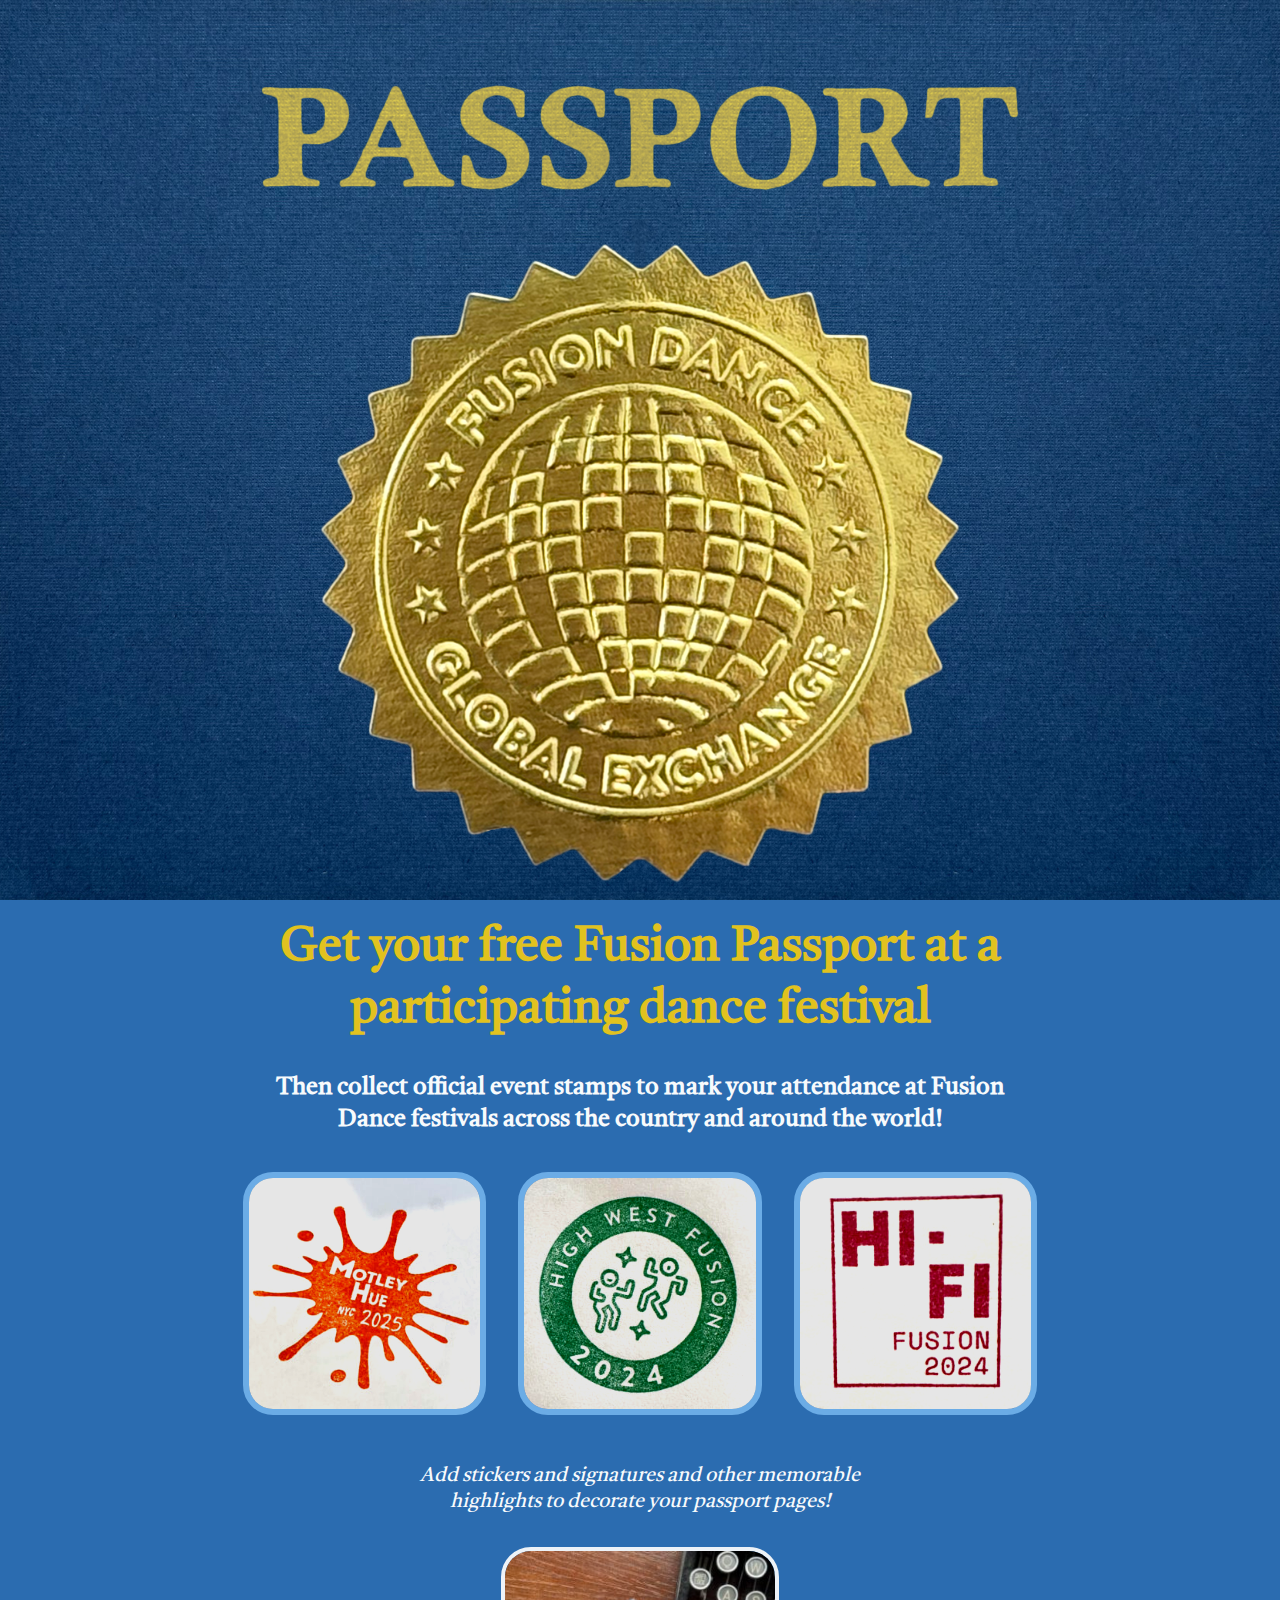
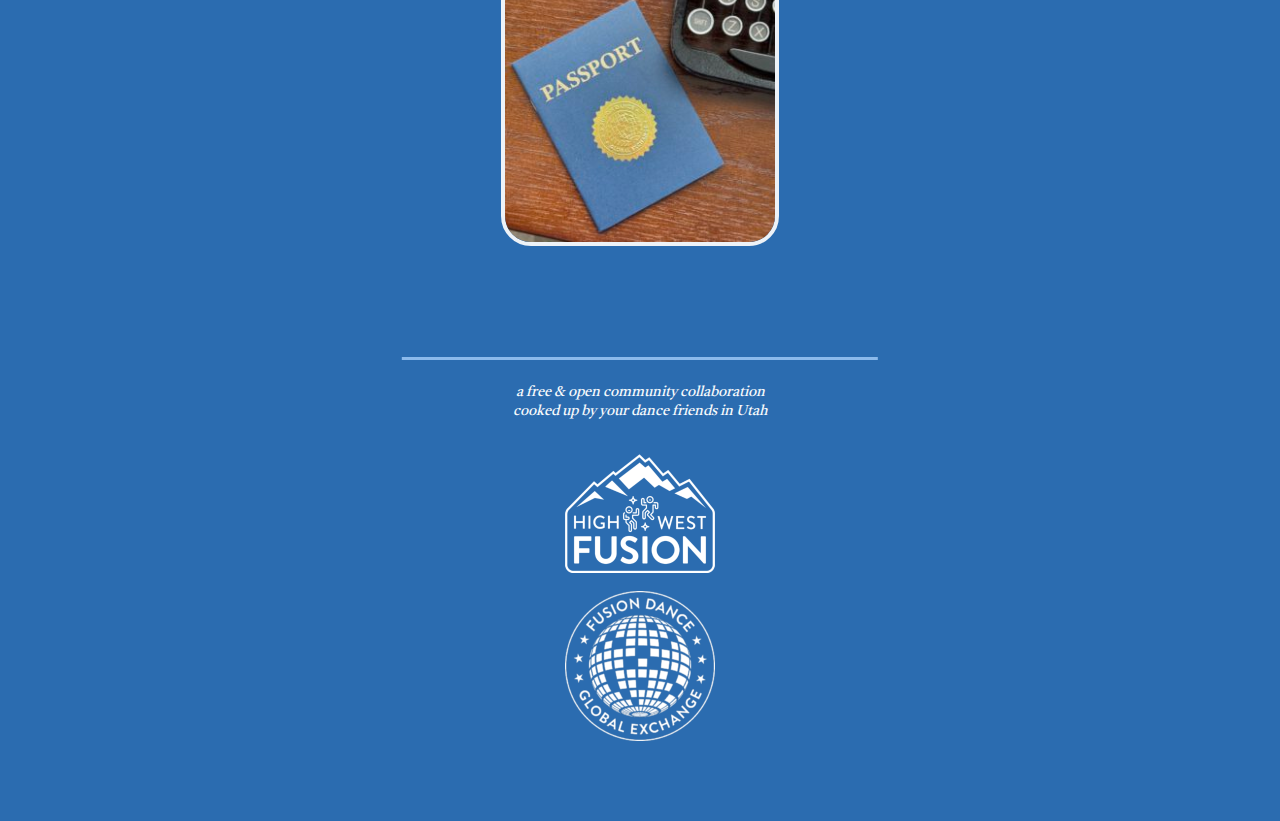
==== index.html @ dcd9b081 "local google fonts & site icon" ====
<!DOCTYPE html>
<html lang="en-US" class="no-js" itemtype="https://schema.org/WebPage" itemscope>
<head>
	<meta charset="UTF-8">
	<meta name="viewport" content="width=device-width, initial-scale=1, minimum-scale=1">
	<title>Fusion Dance Passport</title>
<meta name="robots" content="max-image-preview:large">
	<style>img:is([sizes="auto" i], [sizes^="auto," i]) { contain-intrinsic-size: 3000px 1500px }</style>
	<link rel="alternate" type="application/rss+xml" title="Fusion Dance Passport &raquo; Feed" href="/feed/">
<link rel="alternate" type="application/rss+xml" title="Fusion Dance Passport &raquo; Comments Feed" href="/comments/feed/">
			<script>document.documentElement.classList.remove( 'no-js' );</script>
			<link rel="stylesheet" id="wp-block-library-css" href="/wp-includes/css/dist/block-library/style.min.css" media="all">
<style id="classic-theme-styles-inline-css">/*! This file is auto-generated */
.wp-block-button__link{color:#fff;background-color:#32373c;border-radius:9999px;box-shadow:none;text-decoration:none;padding:calc(.667em + 2px) calc(1.333em + 2px);font-size:1.125em}.wp-block-file__button{background:#32373c;color:#fff;text-decoration:none}</style>
<style id="global-styles-inline-css">:root{--wp--preset--aspect-ratio--square: 1;--wp--preset--aspect-ratio--4-3: 4/3;--wp--preset--aspect-ratio--3-4: 3/4;--wp--preset--aspect-ratio--3-2: 3/2;--wp--preset--aspect-ratio--2-3: 2/3;--wp--preset--aspect-ratio--16-9: 16/9;--wp--preset--aspect-ratio--9-16: 9/16;--wp--preset--color--black: #000000;--wp--preset--color--cyan-bluish-gray: #abb8c3;--wp--preset--color--white: #ffffff;--wp--preset--color--pale-pink: #f78da7;--wp--preset--color--vivid-red: #cf2e2e;--wp--preset--color--luminous-vivid-orange: #ff6900;--wp--preset--color--luminous-vivid-amber: #fcb900;--wp--preset--color--light-green-cyan: #7bdcb5;--wp--preset--color--vivid-green-cyan: #00d084;--wp--preset--color--pale-cyan-blue: #8ed1fc;--wp--preset--color--vivid-cyan-blue: #0693e3;--wp--preset--color--vivid-purple: #9b51e0;--wp--preset--color--theme-palette-1: var(--global-palette1);--wp--preset--color--theme-palette-2: var(--global-palette2);--wp--preset--color--theme-palette-3: var(--global-palette3);--wp--preset--color--theme-palette-4: var(--global-palette4);--wp--preset--color--theme-palette-5: var(--global-palette5);--wp--preset--color--theme-palette-6: var(--global-palette6);--wp--preset--color--theme-palette-7: var(--global-palette7);--wp--preset--color--theme-palette-8: var(--global-palette8);--wp--preset--color--theme-palette-9: var(--global-palette9);--wp--preset--gradient--vivid-cyan-blue-to-vivid-purple: linear-gradient(135deg,rgba(6,147,227,1) 0%,rgb(155,81,224) 100%);--wp--preset--gradient--light-green-cyan-to-vivid-green-cyan: linear-gradient(135deg,rgb(122,220,180) 0%,rgb(0,208,130) 100%);--wp--preset--gradient--luminous-vivid-amber-to-luminous-vivid-orange: linear-gradient(135deg,rgba(252,185,0,1) 0%,rgba(255,105,0,1) 100%);--wp--preset--gradient--luminous-vivid-orange-to-vivid-red: linear-gradient(135deg,rgba(255,105,0,1) 0%,rgb(207,46,46) 100%);--wp--preset--gradient--very-light-gray-to-cyan-bluish-gray: linear-gradient(135deg,rgb(238,238,238) 0%,rgb(169,184,195) 100%);--wp--preset--gradient--cool-to-warm-spectrum: linear-gradient(135deg,rgb(74,234,220) 0%,rgb(151,120,209) 20%,rgb(207,42,186) 40%,rgb(238,44,130) 60%,rgb(251,105,98) 80%,rgb(254,248,76) 100%);--wp--preset--gradient--blush-light-purple: linear-gradient(135deg,rgb(255,206,236) 0%,rgb(152,150,240) 100%);--wp--preset--gradient--blush-bordeaux: linear-gradient(135deg,rgb(254,205,165) 0%,rgb(254,45,45) 50%,rgb(107,0,62) 100%);--wp--preset--gradient--luminous-dusk: linear-gradient(135deg,rgb(255,203,112) 0%,rgb(199,81,192) 50%,rgb(65,88,208) 100%);--wp--preset--gradient--pale-ocean: linear-gradient(135deg,rgb(255,245,203) 0%,rgb(182,227,212) 50%,rgb(51,167,181) 100%);--wp--preset--gradient--electric-grass: linear-gradient(135deg,rgb(202,248,128) 0%,rgb(113,206,126) 100%);--wp--preset--gradient--midnight: linear-gradient(135deg,rgb(2,3,129) 0%,rgb(40,116,252) 100%);--wp--preset--font-size--small: var(--global-font-size-small);--wp--preset--font-size--medium: var(--global-font-size-medium);--wp--preset--font-size--large: var(--global-font-size-large);--wp--preset--font-size--x-large: 42px;--wp--preset--font-size--larger: var(--global-font-size-larger);--wp--preset--font-size--xxlarge: var(--global-font-size-xxlarge);--wp--preset--spacing--20: 0.44rem;--wp--preset--spacing--30: 0.67rem;--wp--preset--spacing--40: 1rem;--wp--preset--spacing--50: 1.5rem;--wp--preset--spacing--60: 2.25rem;--wp--preset--spacing--70: 3.38rem;--wp--preset--spacing--80: 5.06rem;--wp--preset--shadow--natural: 6px 6px 9px rgba(0, 0, 0, 0.2);--wp--preset--shadow--deep: 12px 12px 50px rgba(0, 0, 0, 0.4);--wp--preset--shadow--sharp: 6px 6px 0px rgba(0, 0, 0, 0.2);--wp--preset--shadow--outlined: 6px 6px 0px -3px rgba(255, 255, 255, 1), 6px 6px rgba(0, 0, 0, 1);--wp--preset--shadow--crisp: 6px 6px 0px rgba(0, 0, 0, 1);}:where(.is-layout-flex){gap: 0.5em;}:where(.is-layout-grid){gap: 0.5em;}body .is-layout-flex{display: flex;}.is-layout-flex{flex-wrap: wrap;align-items: center;}.is-layout-flex > :is(*, div){margin: 0;}body .is-layout-grid{display: grid;}.is-layout-grid > :is(*, div){margin: 0;}:where(.wp-block-columns.is-layout-flex){gap: 2em;}:where(.wp-block-columns.is-layout-grid){gap: 2em;}:where(.wp-block-post-template.is-layout-flex){gap: 1.25em;}:where(.wp-block-post-template.is-layout-grid){gap: 1.25em;}.has-black-color{color: var(--wp--preset--color--black) !important;}.has-cyan-bluish-gray-color{color: var(--wp--preset--color--cyan-bluish-gray) !important;}.has-white-color{color: var(--wp--preset--color--white) !important;}.has-pale-pink-color{color: var(--wp--preset--color--pale-pink) !important;}.has-vivid-red-color{color: var(--wp--preset--color--vivid-red) !important;}.has-luminous-vivid-orange-color{color: var(--wp--preset--color--luminous-vivid-orange) !important;}.has-luminous-vivid-amber-color{color: var(--wp--preset--color--luminous-vivid-amber) !important;}.has-light-green-cyan-color{color: var(--wp--preset--color--light-green-cyan) !important;}.has-vivid-green-cyan-color{color: var(--wp--preset--color--vivid-green-cyan) !important;}.has-pale-cyan-blue-color{color: var(--wp--preset--color--pale-cyan-blue) !important;}.has-vivid-cyan-blue-color{color: var(--wp--preset--color--vivid-cyan-blue) !important;}.has-vivid-purple-color{color: var(--wp--preset--color--vivid-purple) !important;}.has-black-background-color{background-color: var(--wp--preset--color--black) !important;}.has-cyan-bluish-gray-background-color{background-color: var(--wp--preset--color--cyan-bluish-gray) !important;}.has-white-background-color{background-color: var(--wp--preset--color--white) !important;}.has-pale-pink-background-color{background-color: var(--wp--preset--color--pale-pink) !important;}.has-vivid-red-background-color{background-color: var(--wp--preset--color--vivid-red) !important;}.has-luminous-vivid-orange-background-color{background-color: var(--wp--preset--color--luminous-vivid-orange) !important;}.has-luminous-vivid-amber-background-color{background-color: var(--wp--preset--color--luminous-vivid-amber) !important;}.has-light-green-cyan-background-color{background-color: var(--wp--preset--color--light-green-cyan) !important;}.has-vivid-green-cyan-background-color{background-color: var(--wp--preset--color--vivid-green-cyan) !important;}.has-pale-cyan-blue-background-color{background-color: var(--wp--preset--color--pale-cyan-blue) !important;}.has-vivid-cyan-blue-background-color{background-color: var(--wp--preset--color--vivid-cyan-blue) !important;}.has-vivid-purple-background-color{background-color: var(--wp--preset--color--vivid-purple) !important;}.has-black-border-color{border-color: var(--wp--preset--color--black) !important;}.has-cyan-bluish-gray-border-color{border-color: var(--wp--preset--color--cyan-bluish-gray) !important;}.has-white-border-color{border-color: var(--wp--preset--color--white) !important;}.has-pale-pink-border-color{border-color: var(--wp--preset--color--pale-pink) !important;}.has-vivid-red-border-color{border-color: var(--wp--preset--color--vivid-red) !important;}.has-luminous-vivid-orange-border-color{border-color: var(--wp--preset--color--luminous-vivid-orange) !important;}.has-luminous-vivid-amber-border-color{border-color: var(--wp--preset--color--luminous-vivid-amber) !important;}.has-light-green-cyan-border-color{border-color: var(--wp--preset--color--light-green-cyan) !important;}.has-vivid-green-cyan-border-color{border-color: var(--wp--preset--color--vivid-green-cyan) !important;}.has-pale-cyan-blue-border-color{border-color: var(--wp--preset--color--pale-cyan-blue) !important;}.has-vivid-cyan-blue-border-color{border-color: var(--wp--preset--color--vivid-cyan-blue) !important;}.has-vivid-purple-border-color{border-color: var(--wp--preset--color--vivid-purple) !important;}.has-vivid-cyan-blue-to-vivid-purple-gradient-background{background: var(--wp--preset--gradient--vivid-cyan-blue-to-vivid-purple) !important;}.has-light-green-cyan-to-vivid-green-cyan-gradient-background{background: var(--wp--preset--gradient--light-green-cyan-to-vivid-green-cyan) !important;}.has-luminous-vivid-amber-to-luminous-vivid-orange-gradient-background{background: var(--wp--preset--gradient--luminous-vivid-amber-to-luminous-vivid-orange) !important;}.has-luminous-vivid-orange-to-vivid-red-gradient-background{background: var(--wp--preset--gradient--luminous-vivid-orange-to-vivid-red) !important;}.has-very-light-gray-to-cyan-bluish-gray-gradient-background{background: var(--wp--preset--gradient--very-light-gray-to-cyan-bluish-gray) !important;}.has-cool-to-warm-spectrum-gradient-background{background: var(--wp--preset--gradient--cool-to-warm-spectrum) !important;}.has-blush-light-purple-gradient-background{background: var(--wp--preset--gradient--blush-light-purple) !important;}.has-blush-bordeaux-gradient-background{background: var(--wp--preset--gradient--blush-bordeaux) !important;}.has-luminous-dusk-gradient-background{background: var(--wp--preset--gradient--luminous-dusk) !important;}.has-pale-ocean-gradient-background{background: var(--wp--preset--gradient--pale-ocean) !important;}.has-electric-grass-gradient-background{background: var(--wp--preset--gradient--electric-grass) !important;}.has-midnight-gradient-background{background: var(--wp--preset--gradient--midnight) !important;}.has-small-font-size{font-size: var(--wp--preset--font-size--small) !important;}.has-medium-font-size{font-size: var(--wp--preset--font-size--medium) !important;}.has-large-font-size{font-size: var(--wp--preset--font-size--large) !important;}.has-x-large-font-size{font-size: var(--wp--preset--font-size--x-large) !important;}
:where(.wp-block-post-template.is-layout-flex){gap: 1.25em;}:where(.wp-block-post-template.is-layout-grid){gap: 1.25em;}
:where(.wp-block-columns.is-layout-flex){gap: 2em;}:where(.wp-block-columns.is-layout-grid){gap: 2em;}
:root :where(.wp-block-pullquote){font-size: 1.5em;line-height: 1.6;}</style>
<link rel="stylesheet" id="kadence-global-css" href="/wp-content/themes/kadence/assets/css/global.min.css" media="all">
<style id="kadence-global-inline-css">/* Kadence Base CSS */
:root{--global-palette1:#e1c21f;--global-palette2:#2b6cb0;--global-palette3:#1A202C;--global-palette4:#2D3748;--global-palette5:#4A5568;--global-palette6:#7aaad9;--global-palette7:#EDF2F7;--global-palette8:#F7FAFC;--global-palette9:#ffffff;--global-palette9rgb:255, 255, 255;--global-palette-highlight:var(--global-palette1);--global-palette-highlight-alt:var(--global-palette2);--global-palette-highlight-alt2:var(--global-palette9);--global-palette-btn-bg:var(--global-palette1);--global-palette-btn-bg-hover:var(--global-palette2);--global-palette-btn:var(--global-palette9);--global-palette-btn-hover:var(--global-palette9);--global-body-font-family:Castoro, serif;--global-heading-font-family:inherit;--global-primary-nav-font-family:inherit;--global-fallback-font:sans-serif;--global-display-fallback-font:sans-serif;--global-content-width:1290px;--global-content-wide-width:calc(1290px + 230px);--global-content-narrow-width:842px;--global-content-edge-padding:1.5rem;--global-content-boxed-padding:2rem;--global-calc-content-width:calc(1290px - var(--global-content-edge-padding) - var(--global-content-edge-padding) );--wp--style--global--content-size:var(--global-calc-content-width);}.wp-site-blocks{--global-vw:calc( 100vw - ( 0.5 * var(--scrollbar-offset)));}body{background-color:var(--global-palette2);background-image:url('/wp-content/uploads/2025/03/passport-bkg.jpg');background-repeat:no-repeat;background-position:50% 0%;background-size:cover;background-attachment:fixed;}body, input, select, optgroup, textarea{font-style:normal;font-weight:normal;font-size:18px;line-height:1.3;font-family:var(--global-body-font-family);color:var(--global-palette4);}.content-bg, body.content-style-unboxed .site{background-color:var(--global-palette2);background-image:url('/wp-content/uploads/2025/03/passport-bkg.jpg');background-repeat:no-repeat;background-position:50% 0%;background-size:cover;background-attachment:fixed;}h1,h2,h3,h4,h5,h6{font-family:var(--global-heading-font-family);}h1{font-style:normal;font-weight:700;font-size:42px;line-height:1.3;color:var(--global-palette3);}h2{font-style:normal;font-weight:700;font-size:33px;line-height:1.3;color:var(--global-palette3);}h3{font-style:normal;font-weight:700;font-size:24px;line-height:1.3;color:var(--global-palette3);}h4{font-style:normal;font-weight:700;font-size:22px;line-height:1.3;color:var(--global-palette4);}h5{font-weight:700;font-size:20px;line-height:1.5;color:var(--global-palette4);}h6{font-weight:700;font-size:18px;line-height:1.5;color:var(--global-palette5);}.entry-hero .kadence-breadcrumbs{max-width:1290px;}.site-container, .site-header-row-layout-contained, .site-footer-row-layout-contained, .entry-hero-layout-contained, .comments-area, .alignfull > .wp-block-cover__inner-container, .alignwide > .wp-block-cover__inner-container{max-width:var(--global-content-width);}.content-width-narrow .content-container.site-container, .content-width-narrow .hero-container.site-container{max-width:var(--global-content-narrow-width);}@media all and (min-width: 1520px){.wp-site-blocks .content-container  .alignwide{margin-left:-115px;margin-right:-115px;width:unset;max-width:unset;}}@media all and (min-width: 1102px){.content-width-narrow .wp-site-blocks .content-container .alignwide{margin-left:-130px;margin-right:-130px;width:unset;max-width:unset;}}.content-style-boxed .wp-site-blocks .entry-content .alignwide{margin-left:calc( -1 * var( --global-content-boxed-padding ) );margin-right:calc( -1 * var( --global-content-boxed-padding ) );}.content-area{margin-top:5rem;margin-bottom:5rem;}@media all and (max-width: 1024px){.content-area{margin-top:3rem;margin-bottom:3rem;}}@media all and (max-width: 767px){.content-area{margin-top:2rem;margin-bottom:2rem;}}@media all and (max-width: 1024px){:root{--global-content-boxed-padding:2rem;}}@media all and (max-width: 767px){:root{--global-content-edge-padding:1.5rem;--global-content-boxed-padding:1.5rem;}}.entry-content-wrap{padding:2rem;}@media all and (max-width: 1024px){.entry-content-wrap{padding:2rem;}}@media all and (max-width: 767px){.entry-content-wrap{padding:1.5rem;}}.entry.single-entry{box-shadow:0px 15px 15px -10px rgba(0,0,0,0.05);}.entry.loop-entry{box-shadow:0px 15px 15px -10px rgba(0,0,0,0.05);}.loop-entry .entry-content-wrap{padding:2rem;}@media all and (max-width: 1024px){.loop-entry .entry-content-wrap{padding:2rem;}}@media all and (max-width: 767px){.loop-entry .entry-content-wrap{padding:1.5rem;}}button, .button, .wp-block-button__link, input[type="button"], input[type="reset"], input[type="submit"], .fl-button, .elementor-button-wrapper .elementor-button, .wc-block-components-checkout-place-order-button, .wc-block-cart__submit{box-shadow:0px 0px 0px -7px rgba(0,0,0,0);}button:hover, button:focus, button:active, .button:hover, .button:focus, .button:active, .wp-block-button__link:hover, .wp-block-button__link:focus, .wp-block-button__link:active, input[type="button"]:hover, input[type="button"]:focus, input[type="button"]:active, input[type="reset"]:hover, input[type="reset"]:focus, input[type="reset"]:active, input[type="submit"]:hover, input[type="submit"]:focus, input[type="submit"]:active, .elementor-button-wrapper .elementor-button:hover, .elementor-button-wrapper .elementor-button:focus, .elementor-button-wrapper .elementor-button:active, .wc-block-cart__submit:hover{box-shadow:0px 15px 25px -7px rgba(0,0,0,0.1);}.kb-button.kb-btn-global-outline.kb-btn-global-inherit{padding-top:calc(px - 2px);padding-right:calc(px - 2px);padding-bottom:calc(px - 2px);padding-left:calc(px - 2px);}#kt-scroll-up-reader, #kt-scroll-up{border-radius:0px 0px 0px 0px;color:var(--global-palette2);bottom:30px;font-size:1.2em;padding:0.4em 0.4em 0.4em 0.4em;}#kt-scroll-up-reader.scroll-up-side-right, #kt-scroll-up.scroll-up-side-right{right:30px;}#kt-scroll-up-reader.scroll-up-side-left, #kt-scroll-up.scroll-up-side-left{left:30px;}.entry-hero.page-hero-section .entry-header{min-height:200px;}</style>
<link rel="stylesheet" id="kadence-content-css" href="/wp-content/themes/kadence/assets/css/content.min.css" media="all">
<link rel="stylesheet" id="kadence-blocks-column-css" href="/wp-content/plugins/kadence-blocks/dist/style-blocks-column.css" media="all">
<link rel="stylesheet" id="kadence-blocks-image-css" href="/wp-content/plugins/kadence-blocks/dist/style-blocks-image.css" media="all">
<style id="kadence-blocks-advancedheading-inline-css">.wp-block-kadence-advancedheading mark{background:transparent;border-style:solid;border-width:0}.wp-block-kadence-advancedheading mark.kt-highlight{color:#f76a0c;}.kb-adv-heading-icon{display: inline-flex;justify-content: center;align-items: center;} .is-layout-constrained > .kb-advanced-heading-link {display: block;}.single-content .kadence-advanced-heading-wrapper h1, .single-content .kadence-advanced-heading-wrapper h2, .single-content .kadence-advanced-heading-wrapper h3, .single-content .kadence-advanced-heading-wrapper h4, .single-content .kadence-advanced-heading-wrapper h5, .single-content .kadence-advanced-heading-wrapper h6 {margin: 1.5em 0 .5em;}.single-content .kadence-advanced-heading-wrapper+* { margin-top:0;}</style>
<link rel="stylesheet" id="kadence-blocks-rowlayout-css" href="/wp-content/plugins/kadence-blocks/dist/style-blocks-rowlayout.css" media="all">
<link rel="stylesheet" id="kadence-blocks-spacer-css" href="/wp-content/plugins/kadence-blocks/dist/style-blocks-spacer.css" media="all">
<style id="kadence-blocks-global-variables-inline-css">:root {--global-kb-font-size-sm:clamp(0.8rem, 0.73rem + 0.217vw, 0.9rem);--global-kb-font-size-md:clamp(1.1rem, 0.995rem + 0.326vw, 1.25rem);--global-kb-font-size-lg:clamp(1.75rem, 1.576rem + 0.543vw, 2rem);--global-kb-font-size-xl:clamp(2.25rem, 1.728rem + 1.63vw, 3rem);--global-kb-font-size-xxl:clamp(2.5rem, 1.456rem + 3.26vw, 4rem);--global-kb-font-size-xxxl:clamp(2.75rem, 0.489rem + 7.065vw, 6rem);}</style>
<style id="kadence_blocks_css-inline-css">.kadence-column10_dd3a6d-ae > .kt-inside-inner-col{display:flex;}.kadence-column10_dd3a6d-ae > .kt-inside-inner-col{column-gap:var(--global-kb-gap-sm, 1rem);}.kadence-column10_dd3a6d-ae > .kt-inside-inner-col{flex-direction:column;justify-content:flex-start;align-items:center;}.kadence-column10_dd3a6d-ae > .kt-inside-inner-col > .kb-image-is-ratio-size{align-self:stretch;}.kadence-column10_dd3a6d-ae > .kt-inside-inner-col > .wp-block-kadence-advancedgallery{align-self:stretch;}.kadence-column10_dd3a6d-ae > .kt-inside-inner-col > .aligncenter{width:100%;}.kt-row-column-wrap > .kadence-column10_dd3a6d-ae{align-self:flex-start;}.kt-inner-column-height-full:not(.kt-has-1-columns) > .wp-block-kadence-column.kadence-column10_dd3a6d-ae{align-self:auto;}.kt-inner-column-height-full:not(.kt-has-1-columns) > .wp-block-kadence-column.kadence-column10_dd3a6d-ae > .kt-inside-inner-col{flex-direction:column;justify-content:flex-start;}.kadence-column10_dd3a6d-ae, .kt-inside-inner-col > .kadence-column10_dd3a6d-ae:not(.specificity){margin-top:var(--global-kb-spacing-xl, 4rem);}@media all and (max-width: 1024px){.kt-row-column-wrap > .kadence-column10_dd3a6d-ae{align-self:flex-start;}}@media all and (max-width: 1024px){.kt-inner-column-height-full:not(.kt-has-1-columns) > .wp-block-kadence-column.kadence-column10_dd3a6d-ae{align-self:auto;}}@media all and (max-width: 1024px){.kt-inner-column-height-full:not(.kt-has-1-columns) > .wp-block-kadence-column.kadence-column10_dd3a6d-ae > .kt-inside-inner-col{flex-direction:column;justify-content:flex-start;}}@media all and (max-width: 1024px){.kadence-column10_dd3a6d-ae > .kt-inside-inner-col{flex-direction:column;align-items:center;}}@media all and (max-width: 767px){.kt-row-column-wrap > .kadence-column10_dd3a6d-ae{align-self:flex-start;}.kt-inner-column-height-full:not(.kt-has-1-columns) > .wp-block-kadence-column.kadence-column10_dd3a6d-ae{align-self:auto;}.kt-inner-column-height-full:not(.kt-has-1-columns) > .wp-block-kadence-column.kadence-column10_dd3a6d-ae > .kt-inside-inner-col{flex-direction:column;justify-content:flex-start;}.kadence-column10_dd3a6d-ae > .kt-inside-inner-col{flex-direction:column;align-items:center;}}.wp-block-kadence-image.kb-image10_6b780b-8c:not(.kb-specificity-added):not(.kb-extra-specificity-added){margin-bottom:var(--global-kb-spacing-lg, 3rem);}.kb-image10_6b780b-8c.kb-image-is-ratio-size, .kb-image10_6b780b-8c .kb-image-is-ratio-size{max-width:768px;width:100%;}.wp-block-kadence-column > .kt-inside-inner-col > .kb-image10_6b780b-8c.kb-image-is-ratio-size, .wp-block-kadence-column > .kt-inside-inner-col > .kb-image10_6b780b-8c .kb-image-is-ratio-size{align-self:unset;}.kb-image10_6b780b-8c{max-width:768px;}.image-is-svg.kb-image10_6b780b-8c{-webkit-flex:0 1 100%;flex:0 1 100%;}.image-is-svg.kb-image10_6b780b-8c img{width:100%;}.kb-image10_6b780b-8c .kb-image-has-overlay:after{opacity:0.3;}.kb-image10_4054c4-ba.kb-image-is-ratio-size, .kb-image10_4054c4-ba .kb-image-is-ratio-size{max-width:640px;width:100%;}.wp-block-kadence-column > .kt-inside-inner-col > .kb-image10_4054c4-ba.kb-image-is-ratio-size, .wp-block-kadence-column > .kt-inside-inner-col > .kb-image10_4054c4-ba .kb-image-is-ratio-size{align-self:unset;}.kb-image10_4054c4-ba{max-width:640px;}.image-is-svg.kb-image10_4054c4-ba{-webkit-flex:0 1 100%;flex:0 1 100%;}.image-is-svg.kb-image10_4054c4-ba img{width:100%;}.kb-image10_4054c4-ba .kb-image-has-overlay:after{opacity:0.3;}.wp-block-kadence-advancedheading.kt-adv-heading10_9e7b85-6f, .wp-block-kadence-advancedheading.kt-adv-heading10_9e7b85-6f[data-kb-block="kb-adv-heading10_9e7b85-6f"]{margin-top:var(--global-kb-spacing-xs, 1rem);margin-bottom:var(--global-kb-spacing-md, 2rem);text-align:center;font-size:var(--global-kb-font-size-xl, 3rem);}.wp-block-kadence-advancedheading.kt-adv-heading10_9e7b85-6f mark.kt-highlight, .wp-block-kadence-advancedheading.kt-adv-heading10_9e7b85-6f[data-kb-block="kb-adv-heading10_9e7b85-6f"] mark.kt-highlight{-webkit-box-decoration-break:clone;box-decoration-break:clone;}@media all and (max-width: 767px){.wp-block-kadence-advancedheading.kt-adv-heading10_9e7b85-6f, .wp-block-kadence-advancedheading.kt-adv-heading10_9e7b85-6f[data-kb-block="kb-adv-heading10_9e7b85-6f"]{font-size:var(--global-kb-font-size-xl, 3rem);line-height:1.3;}}.wp-block-kadence-advancedheading.kt-adv-heading10_6e39a0-cc, .wp-block-kadence-advancedheading.kt-adv-heading10_6e39a0-cc[data-kb-block="kb-adv-heading10_6e39a0-cc"]{text-align:center;}.wp-block-kadence-advancedheading.kt-adv-heading10_6e39a0-cc mark.kt-highlight, .wp-block-kadence-advancedheading.kt-adv-heading10_6e39a0-cc[data-kb-block="kb-adv-heading10_6e39a0-cc"] mark.kt-highlight{-webkit-box-decoration-break:clone;box-decoration-break:clone;}@media all and (max-width: 767px){.wp-block-kadence-advancedheading.kt-adv-heading10_6e39a0-cc, .wp-block-kadence-advancedheading.kt-adv-heading10_6e39a0-cc[data-kb-block="kb-adv-heading10_6e39a0-cc"]{line-height:1.3;}}.kb-row-layout-id10_87f2d4-f8 > .kt-row-column-wrap{padding-top:var( --global-kb-row-default-top, var(--global-kb-spacing-sm, 1.5rem) );padding-bottom:var( --global-kb-row-default-bottom, var(--global-kb-spacing-sm, 1.5rem) );}.kb-row-layout-id10_87f2d4-f8 > .kt-row-column-wrap > div:not(.added-for-specificity){grid-column:initial;}.kb-row-layout-id10_87f2d4-f8 > .kt-row-column-wrap{grid-template-columns:repeat(3, minmax(0, 1fr));}@media all and (max-width: 767px){.kb-row-layout-id10_87f2d4-f8 > .kt-row-column-wrap{column-gap:var(--global-kb-gap-sm, 1rem);grid-template-columns:repeat(3, minmax(0, 1fr));}.kb-row-layout-id10_87f2d4-f8 > .kt-row-column-wrap > div:not(.added-for-specificity){grid-column:initial;}}.kadence-column10_db36eb-92 > .kt-inside-inner-col{column-gap:var(--global-kb-gap-sm, 1rem);}.kadence-column10_db36eb-92 > .kt-inside-inner-col{flex-direction:column;}.kadence-column10_db36eb-92 > .kt-inside-inner-col > .aligncenter{width:100%;}@media all and (max-width: 1024px){.kadence-column10_db36eb-92 > .kt-inside-inner-col{flex-direction:column;}}@media all and (max-width: 767px){.kadence-column10_db36eb-92 > .kt-inside-inner-col{flex-direction:column;}}.kb-image10_3de9e7-91 .kb-image-has-overlay:after{opacity:0.3;border-top-left-radius:30px;border-top-right-radius:30px;border-bottom-right-radius:30px;border-bottom-left-radius:30px;}.kb-image10_3de9e7-91 img.kb-img, .kb-image10_3de9e7-91 .kb-img img{border-top:6px solid var(--global-palette6, #718096);border-right:6px solid var(--global-palette6, #718096);border-bottom:6px solid var(--global-palette6, #718096);border-left:6px solid var(--global-palette6, #718096);border-top-left-radius:30px;border-top-right-radius:30px;border-bottom-right-radius:30px;border-bottom-left-radius:30px;}@media all and (max-width: 1024px){.kb-image10_3de9e7-91 img.kb-img, .kb-image10_3de9e7-91 .kb-img img{border-top:6px solid var(--global-palette6, #718096);border-right:6px solid var(--global-palette6, #718096);border-bottom:6px solid var(--global-palette6, #718096);border-left:6px solid var(--global-palette6, #718096);}}@media all and (max-width: 767px){.kb-image10_3de9e7-91 .kb-image-has-overlay:after{border-top-left-radius:18px;border-top-right-radius:18px;border-bottom-right-radius:18px;border-bottom-left-radius:18px;}.kb-image10_3de9e7-91 img.kb-img, .kb-image10_3de9e7-91 .kb-img img{border-top:4px solid var(--global-palette6, #718096);border-right:4px solid var(--global-palette6, #718096);border-bottom:4px solid var(--global-palette6, #718096);border-left:4px solid var(--global-palette6, #718096);border-top-left-radius:18px;border-top-right-radius:18px;border-bottom-right-radius:18px;border-bottom-left-radius:18px;}}.kadence-column10_a5d62c-ea > .kt-inside-inner-col{column-gap:var(--global-kb-gap-sm, 1rem);}.kadence-column10_a5d62c-ea > .kt-inside-inner-col{flex-direction:column;}.kadence-column10_a5d62c-ea > .kt-inside-inner-col > .aligncenter{width:100%;}@media all and (max-width: 1024px){.kadence-column10_a5d62c-ea > .kt-inside-inner-col{flex-direction:column;}}@media all and (max-width: 767px){.kadence-column10_a5d62c-ea > .kt-inside-inner-col{flex-direction:column;}}.kb-image10_20e1a8-33 .kb-image-has-overlay:after{opacity:0.3;border-top-left-radius:30px;border-top-right-radius:30px;border-bottom-right-radius:30px;border-bottom-left-radius:30px;}.kb-image10_20e1a8-33 img.kb-img, .kb-image10_20e1a8-33 .kb-img img{border-top:6px solid var(--global-palette6, #718096);border-right:6px solid var(--global-palette6, #718096);border-bottom:6px solid var(--global-palette6, #718096);border-left:6px solid var(--global-palette6, #718096);border-top-left-radius:30px;border-top-right-radius:30px;border-bottom-right-radius:30px;border-bottom-left-radius:30px;}@media all and (max-width: 1024px){.kb-image10_20e1a8-33 img.kb-img, .kb-image10_20e1a8-33 .kb-img img{border-top:6px solid var(--global-palette6, #718096);border-right:6px solid var(--global-palette6, #718096);border-bottom:6px solid var(--global-palette6, #718096);border-left:6px solid var(--global-palette6, #718096);}}@media all and (max-width: 767px){.kb-image10_20e1a8-33 .kb-image-has-overlay:after{border-top-left-radius:18px;border-top-right-radius:18px;border-bottom-right-radius:18px;border-bottom-left-radius:18px;}.kb-image10_20e1a8-33 img.kb-img, .kb-image10_20e1a8-33 .kb-img img{border-top:4px solid var(--global-palette6, #718096);border-right:4px solid var(--global-palette6, #718096);border-bottom:4px solid var(--global-palette6, #718096);border-left:4px solid var(--global-palette6, #718096);border-top-left-radius:18px;border-top-right-radius:18px;border-bottom-right-radius:18px;border-bottom-left-radius:18px;}}.kadence-column10_5d26ff-6c > .kt-inside-inner-col{column-gap:var(--global-kb-gap-sm, 1rem);}.kadence-column10_5d26ff-6c > .kt-inside-inner-col{flex-direction:column;}.kadence-column10_5d26ff-6c > .kt-inside-inner-col > .aligncenter{width:100%;}@media all and (max-width: 1024px){.kadence-column10_5d26ff-6c > .kt-inside-inner-col{flex-direction:column;}}@media all and (max-width: 767px){.kadence-column10_5d26ff-6c > .kt-inside-inner-col{flex-direction:column;}}.kb-image10_f968f2-a3 .kb-image-has-overlay:after{opacity:0.3;border-top-left-radius:30px;border-top-right-radius:30px;border-bottom-right-radius:30px;border-bottom-left-radius:30px;}.kb-image10_f968f2-a3 img.kb-img, .kb-image10_f968f2-a3 .kb-img img{border-top:6px solid var(--global-palette6, #718096);border-right:6px solid var(--global-palette6, #718096);border-bottom:6px solid var(--global-palette6, #718096);border-left:6px solid var(--global-palette6, #718096);border-top-left-radius:30px;border-top-right-radius:30px;border-bottom-right-radius:30px;border-bottom-left-radius:30px;}@media all and (max-width: 1024px){.kb-image10_f968f2-a3 img.kb-img, .kb-image10_f968f2-a3 .kb-img img{border-top:6px solid var(--global-palette6, #718096);border-right:6px solid var(--global-palette6, #718096);border-bottom:6px solid var(--global-palette6, #718096);border-left:6px solid var(--global-palette6, #718096);}}@media all and (max-width: 767px){.kb-image10_f968f2-a3 .kb-image-has-overlay:after{border-top-left-radius:18px;border-top-right-radius:18px;border-bottom-right-radius:18px;border-bottom-left-radius:18px;}.kb-image10_f968f2-a3 img.kb-img, .kb-image10_f968f2-a3 .kb-img img{border-top:4px solid var(--global-palette6, #718096);border-right:4px solid var(--global-palette6, #718096);border-bottom:4px solid var(--global-palette6, #718096);border-left:4px solid var(--global-palette6, #718096);border-top-left-radius:18px;border-top-right-radius:18px;border-bottom-right-radius:18px;border-bottom-left-radius:18px;}}.wp-block-kadence-advancedheading.kt-adv-heading10_3f3c50-f3, .wp-block-kadence-advancedheading.kt-adv-heading10_3f3c50-f3[data-kb-block="kb-adv-heading10_3f3c50-f3"]{max-width:499px;margin-right:auto;margin-left:auto;margin-top:var(--global-kb-spacing-sm, 1.5rem);text-align:center;font-size:var(--global-kb-font-size-md, 1.25rem);}.wp-block-kadence-advancedheading.kt-adv-heading10_3f3c50-f3 mark.kt-highlight, .wp-block-kadence-advancedheading.kt-adv-heading10_3f3c50-f3[data-kb-block="kb-adv-heading10_3f3c50-f3"] mark.kt-highlight{-webkit-box-decoration-break:clone;box-decoration-break:clone;}@media all and (max-width: 767px){.wp-block-kadence-advancedheading.kt-adv-heading10_3f3c50-f3, .wp-block-kadence-advancedheading.kt-adv-heading10_3f3c50-f3[data-kb-block="kb-adv-heading10_3f3c50-f3"]{line-height:1.3;}}.wp-block-kadence-image.kb-image10_58cf41-31:not(.kb-specificity-added):not(.kb-extra-specificity-added){margin-bottom:var(--global-kb-spacing-sm, 1.5rem);}.kb-image10_58cf41-31 .kb-image-has-overlay:after{opacity:0.3;border-top-left-radius:30px;border-top-right-radius:30px;border-bottom-right-radius:30px;border-bottom-left-radius:30px;}.kb-image10_58cf41-31 img.kb-img, .kb-image10_58cf41-31 .kb-img img{border-top:4px solid var(--global-palette7, #EDF2F7);border-right:4px solid var(--global-palette7, #EDF2F7);border-bottom:4px solid var(--global-palette7, #EDF2F7);border-left:4px solid var(--global-palette7, #EDF2F7);border-top-left-radius:30px;border-top-right-radius:30px;border-bottom-right-radius:30px;border-bottom-left-radius:30px;}@media all and (max-width: 1024px){.kb-image10_58cf41-31 img.kb-img, .kb-image10_58cf41-31 .kb-img img{border-top:4px solid var(--global-palette7, #EDF2F7);border-right:4px solid var(--global-palette7, #EDF2F7);border-bottom:4px solid var(--global-palette7, #EDF2F7);border-left:4px solid var(--global-palette7, #EDF2F7);}}@media all and (max-width: 767px){.kb-image10_58cf41-31 img.kb-img, .kb-image10_58cf41-31 .kb-img img{border-top:4px solid var(--global-palette7, #EDF2F7);border-right:4px solid var(--global-palette7, #EDF2F7);border-bottom:4px solid var(--global-palette7, #EDF2F7);border-left:4px solid var(--global-palette7, #EDF2F7);}}.kadence-column10_330fbc-e7 > .kt-inside-inner-col{display:flex;}.kadence-column10_330fbc-e7 > .kt-inside-inner-col{column-gap:var(--global-kb-gap-sm, 1rem);}.kadence-column10_330fbc-e7 > .kt-inside-inner-col{flex-direction:column;align-items:center;}.kadence-column10_330fbc-e7 > .kt-inside-inner-col > .kb-image-is-ratio-size{align-self:stretch;}.kadence-column10_330fbc-e7 > .kt-inside-inner-col > .wp-block-kadence-advancedgallery{align-self:stretch;}.kadence-column10_330fbc-e7 > .kt-inside-inner-col > .aligncenter{width:100%;}.kadence-column10_330fbc-e7, .kt-inside-inner-col > .kadence-column10_330fbc-e7:not(.specificity){margin-top:var(--global-kb-spacing-xl, 4rem);}@media all and (max-width: 1024px){.kadence-column10_330fbc-e7 > .kt-inside-inner-col{flex-direction:column;align-items:center;}}@media all and (max-width: 767px){.kadence-column10_330fbc-e7 > .kt-inside-inner-col{flex-direction:column;align-items:center;}}.wp-block-kadence-spacer.kt-block-spacer-10_9e7719-fd .kt-block-spacer{height:50px;}.wp-block-kadence-spacer.kt-block-spacer-10_9e7719-fd .kt-divider{border-top-width:3px;height:1px;border-top-color:#8cbaeb;width:60%;}.wp-block-kadence-advancedheading.kt-adv-heading10_b647e9-c4, .wp-block-kadence-advancedheading.kt-adv-heading10_b647e9-c4[data-kb-block="kb-adv-heading10_b647e9-c4"]{text-align:center;font-size:var(--global-kb-font-size-sm, 0.9rem);}.wp-block-kadence-advancedheading.kt-adv-heading10_b647e9-c4 mark.kt-highlight, .wp-block-kadence-advancedheading.kt-adv-heading10_b647e9-c4[data-kb-block="kb-adv-heading10_b647e9-c4"] mark.kt-highlight{-webkit-box-decoration-break:clone;box-decoration-break:clone;}@media all and (max-width: 767px){.wp-block-kadence-advancedheading.kt-adv-heading10_b647e9-c4, .wp-block-kadence-advancedheading.kt-adv-heading10_b647e9-c4[data-kb-block="kb-adv-heading10_b647e9-c4"]{line-height:1.3;}}.kb-image10_d426d3-15.kb-image-is-ratio-size, .kb-image10_d426d3-15 .kb-image-is-ratio-size{max-width:150px;width:100%;}.wp-block-kadence-column > .kt-inside-inner-col > .kb-image10_d426d3-15.kb-image-is-ratio-size, .wp-block-kadence-column > .kt-inside-inner-col > .kb-image10_d426d3-15 .kb-image-is-ratio-size{align-self:unset;}.kb-image10_d426d3-15{max-width:150px;}.image-is-svg.kb-image10_d426d3-15{-webkit-flex:0 1 100%;flex:0 1 100%;}.image-is-svg.kb-image10_d426d3-15 img{width:100%;}.kb-image10_d426d3-15 .kb-image-has-overlay:after{opacity:0.3;mix-blend-mode:normal;}.kb-image10_720a74-75 .kb-image-has-overlay:after{opacity:0.3;}</style>
<link rel="https://api.w.org/" href="/wp-json/">
<link rel="alternate" title="JSON" type="application/json" href="/wp-json/wp/v2/pages/10">

<link rel="canonical" href="/">
<link rel="shortlink" href="/">
<link rel="alternate" title="oEmbed (JSON)" type="application/json+oembed" href="/wp-json/oembed/1.0/embed?url=http%3A%2F%2F%2F">
<link rel="alternate" title="oEmbed (XML)" type="text/xml+oembed" href="/wp-json/oembed/1.0/embed?url=http%3A%2F%2F%2F#038;format=xml">
<link rel="preload" href="/wp-content/fonts/castoro/1q2GY5yMCld3-O4cLY9OzQ.woff2" as="font" type="font/woff2" crossorigin>
<link rel="stylesheet" id="kadence-fonts-gfonts-css" href="/wp-content/fonts/367ef1438b8e8eceff1c9087594a0caf.css" media="all">
<link rel="icon" href="/wp-content/uploads/2025/03/cropped-goldseal-32x32.png" sizes="32x32">
<link rel="icon" href="/wp-content/uploads/2025/03/cropped-goldseal-192x192.png" sizes="192x192">
<link rel="apple-touch-icon" href="/wp-content/uploads/2025/03/cropped-goldseal-180x180.png">
<meta name="msapplication-TileImage" content="/wp-content/uploads/2025/03/cropped-goldseal-270x270.png">
</head>

<body class="home page-template-default page page-id-10 wp-embed-responsive footer-on-bottom hide-focus-outline link-style-standard no-header no-footer content-title-style-hide content-width-narrow content-style-unboxed content-vertical-padding-show non-transparent-header mobile-non-transparent-header">
<div id="wrapper" class="site wp-site-blocks">
			<a class="skip-link screen-reader-text scroll-ignore" href="#main">Skip to content</a>
		
	<div id="inner-wrap" class="wrap kt-clear">
		<div id="primary" class="content-area">
	<div class="content-container site-container">
		<main id="main" class="site-main" role="main">
						<div class="content-wrap">
				<article id="post-10" class="entry content-bg single-entry post-10 page type-page status-publish hentry">
	<div class="entry-content-wrap">
		
<div class="entry-content single-content">
	
<div class="wp-block-kadence-column kadence-column10_dd3a6d-ae"><div class="kt-inside-inner-col">
<figure class="wp-block-kadence-image kb-image10_6b780b-8c size-medium_large"><img fetchpriority="high" decoding="async" width="768" height="113" src="/wp-content/uploads/2025/03/passport-text-768x113.png" alt="" class="kb-img wp-image-30" srcset="/wp-content/uploads/2025/03/passport-text-768x113.png 768w, /wp-content/uploads/2025/03/passport-text-300x44.png 300w, /wp-content/uploads/2025/03/passport-text-1024x151.png 1024w, /wp-content/uploads/2025/03/passport-text-1536x226.png 1536w, /wp-content/uploads/2025/03/passport-text.png 1807w" sizes="(max-width: 768px) 100vw, 768px"></figure>



<figure class="wp-block-kadence-image kb-image10_4054c4-ba size-full"><img decoding="async" width="798" height="800" src="/wp-content/uploads/2025/03/goldseal.png" alt="" class="kb-img wp-image-14" srcset="/wp-content/uploads/2025/03/goldseal.png 798w, /wp-content/uploads/2025/03/goldseal-300x300.png 300w, /wp-content/uploads/2025/03/goldseal-150x150.png 150w, /wp-content/uploads/2025/03/goldseal-768x770.png 768w" sizes="(max-width: 798px) 100vw, 798px"></figure>



<h1 class="kt-adv-heading10_9e7b85-6f wp-block-kadence-advancedheading has-theme-palette-1-color has-text-color" data-kb-block="kb-adv-heading10_9e7b85-6f">Get your free Fusion Passport at a participating dance festival</h1>



<h3 class="kt-adv-heading10_6e39a0-cc wp-block-kadence-advancedheading has-theme-palette-8-color has-text-color" data-kb-block="kb-adv-heading10_6e39a0-cc">Then collect official event stamps to mark your attendance at Fusion Dance festivals across the country and around the world!</h3>


<div class="kb-row-layout-wrap kb-row-layout-id10_87f2d4-f8 alignnone wp-block-kadence-rowlayout"><div class="kt-row-column-wrap kt-has-3-columns kt-row-layout-equal kt-tab-layout-inherit kt-mobile-layout-equal kt-row-valign-top">

<div class="wp-block-kadence-column kadence-column10_db36eb-92"><div class="kt-inside-inner-col">
<figure class="wp-block-kadence-image kb-image10_3de9e7-91 size-medium kb-filter-toaster"><img decoding="async" width="300" height="300" src="/wp-content/uploads/2025/03/motley-stamp-300x300.jpg" alt="" class="kb-img wp-image-71" srcset="/wp-content/uploads/2025/03/motley-stamp-300x300.jpg 300w, /wp-content/uploads/2025/03/motley-stamp-150x150.jpg 150w, /wp-content/uploads/2025/03/motley-stamp-768x768.jpg 768w, /wp-content/uploads/2025/03/motley-stamp.jpg 925w" sizes="(max-width: 300px) 100vw, 300px"></figure>
</div></div>



<div class="wp-block-kadence-column kadence-column10_a5d62c-ea"><div class="kt-inside-inner-col">
<figure class="wp-block-kadence-image kb-image10_20e1a8-33 size-medium kb-filter-toaster"><img loading="lazy" decoding="async" width="300" height="300" src="/wp-content/uploads/2025/03/hwf-stamp-300x300.jpeg" alt="" class="kb-img wp-image-70" srcset="/wp-content/uploads/2025/03/hwf-stamp-300x300.jpeg 300w, /wp-content/uploads/2025/03/hwf-stamp-150x150.jpeg 150w, /wp-content/uploads/2025/03/hwf-stamp-768x768.jpeg 768w, /wp-content/uploads/2025/03/hwf-stamp.jpeg 1000w" sizes="auto, (max-width: 300px) 100vw, 300px"></figure>
</div></div>



<div class="wp-block-kadence-column kadence-column10_5d26ff-6c"><div class="kt-inside-inner-col">
<figure class="wp-block-kadence-image kb-image10_f968f2-a3 size-medium kb-filter-toaster"><img loading="lazy" decoding="async" width="300" height="300" src="/wp-content/uploads/2025/03/hifi-stamp-300x300.jpeg" alt="" class="kb-img wp-image-69" srcset="/wp-content/uploads/2025/03/hifi-stamp-300x300.jpeg 300w, /wp-content/uploads/2025/03/hifi-stamp-150x150.jpeg 150w, /wp-content/uploads/2025/03/hifi-stamp-768x768.jpeg 768w, /wp-content/uploads/2025/03/hifi-stamp.jpeg 1000w" sizes="auto, (max-width: 300px) 100vw, 300px"></figure>
</div></div>

</div></div>


<p class="kt-adv-heading10_3f3c50-f3 wp-block-kadence-advancedheading has-theme-palette-8-color has-text-color" data-kb-block="kb-adv-heading10_3f3c50-f3"><em>Add stickers and signatures and other memorable highlights to decorate your passport pages!</em></p>



<figure class="wp-block-kadence-image kb-image10_58cf41-31 size-medium"><img loading="lazy" decoding="async" width="278" height="300" src="/wp-content/uploads/2025/03/passport-typewriter-278x300.jpg" alt="" class="kb-img wp-image-60" srcset="/wp-content/uploads/2025/03/passport-typewriter-278x300.jpg 278w, /wp-content/uploads/2025/03/passport-typewriter-949x1024.jpg 949w, /wp-content/uploads/2025/03/passport-typewriter-768x828.jpg 768w, /wp-content/uploads/2025/03/passport-typewriter-1424x1536.jpg 1424w, /wp-content/uploads/2025/03/passport-typewriter-1899x2048.jpg 1899w" sizes="auto, (max-width: 278px) 100vw, 278px"></figure>
</div></div>



<div class="wp-block-kadence-column kadence-column10_330fbc-e7 kb-section-dir-vertical"><div class="kt-inside-inner-col">
<div class="wp-block-kadence-spacer aligncenter kt-block-spacer-10_9e7719-fd"><div class="kt-block-spacer kt-block-spacer-halign-center"><hr class="kt-divider"></div></div>



<p class="kt-adv-heading10_b647e9-c4 wp-block-kadence-advancedheading has-theme-palette-8-color has-text-color" data-kb-block="kb-adv-heading10_b647e9-c4"><em>a free &amp; open community collaboration<br>cooked up by your dance friends in Utah</em></p>



<figure class="wp-block-kadence-image kb-image10_d426d3-15 size-medium"><a href="https://highwestfusion.com/" class="kb-advanced-image-link" data-tooltip-id="kb-image-tooltip-10_d426d3-15" data-tooltip-placement="bottom"><img loading="lazy" decoding="async" width="300" height="238" src="/wp-content/uploads/2025/03/hwf-logo-cutout-invert-white-300x238.png" alt="" class="kb-img wp-image-67" srcset="/wp-content/uploads/2025/03/hwf-logo-cutout-invert-white-300x238.png 300w, /wp-content/uploads/2025/03/hwf-logo-cutout-invert-white-1024x811.png 1024w, /wp-content/uploads/2025/03/hwf-logo-cutout-invert-white-768x609.png 768w, /wp-content/uploads/2025/03/hwf-logo-cutout-invert-white.png 1363w" sizes="auto, (max-width: 300px) 100vw, 300px"></a><span class="kb-tooltip-hidden-content" style="display:none" id="kb-image-tooltip-10_d426d3-15">come dance with us in April!</span></figure>



<figure class="wp-block-kadence-image kb-image10_720a74-75 size-thumbnail"><img loading="lazy" decoding="async" width="150" height="150" src="/wp-content/uploads/2025/03/passport-logo-white-150x150.png" alt="" class="kb-img wp-image-66" srcset="/wp-content/uploads/2025/03/passport-logo-white-150x150.png 150w, /wp-content/uploads/2025/03/passport-logo-white-300x300.png 300w, /wp-content/uploads/2025/03/passport-logo-white.png 480w" sizes="auto, (max-width: 150px) 100vw, 150px"></figure>
</div></div>
</div>

	</div>
</article>

			</div>
					</main>
			</div>
</div>

	</div>

	</div>


			<script>document.documentElement.style.setProperty('--scrollbar-offset', window.innerWidth - document.documentElement.clientWidth + 'px' );</script>
			        <span class="ssp-id" style="display:none">10</span>
		<a id="kt-scroll-up" tabindex="-1" aria-hidden="true" aria-label="Scroll to top" href="#wrapper" class="kadence-scroll-to-top scroll-up-wrap scroll-ignore scroll-up-side-right scroll-up-style-outline vs-lg-true vs-md-true vs-sm-false"><span class="kadence-svg-iconset"><svg aria-hidden="true" class="kadence-svg-icon kadence-arrow-up-svg" fill="currentColor" version="1.1" xmlns="http://www.w3.org/2000/svg" width="24" height="24" viewbox="0 0 24 24"><title>Scroll to top</title>
<path d="M5.707 12.707l5.293-5.293v11.586c0 0.552 0.448 1 1 1s1-0.448 1-1v-11.586l5.293 5.293c0.391 0.391 1.024 0.391 1.414 0s0.391-1.024 0-1.414l-7-7c-0.092-0.092-0.202-0.166-0.324-0.217s-0.253-0.076-0.383-0.076c-0.256 0-0.512 0.098-0.707 0.293l-7 7c-0.391 0.391-0.391 1.024 0 1.414s1.024 0.391 1.414 0z"></path>
				</svg></span></a><button id="kt-scroll-up-reader" href="#wrapper" aria-label="Scroll to top" class="kadence-scroll-to-top scroll-up-wrap scroll-ignore scroll-up-side-right scroll-up-style-outline vs-lg-true vs-md-true vs-sm-false"><span class="kadence-svg-iconset"><svg aria-hidden="true" class="kadence-svg-icon kadence-arrow-up-svg" fill="currentColor" version="1.1" xmlns="http://www.w3.org/2000/svg" width="24" height="24" viewbox="0 0 24 24"><title>Scroll to top</title>
<path d="M5.707 12.707l5.293-5.293v11.586c0 0.552 0.448 1 1 1s1-0.448 1-1v-11.586l5.293 5.293c0.391 0.391 1.024 0.391 1.414 0s0.391-1.024 0-1.414l-7-7c-0.092-0.092-0.202-0.166-0.324-0.217s-0.253-0.076-0.383-0.076c-0.256 0-0.512 0.098-0.707 0.293l-7 7c-0.391 0.391-0.391 1.024 0 1.414s1.024 0.391 1.414 0z"></path>
				</svg></span></button><script id="kadence-navigation-js-extra">var kadenceConfig = {"screenReader":{"expand":"Child menu","expandOf":"Child menu of","collapse":"Child menu","collapseOf":"Child menu of"},"breakPoints":{"desktop":"1024","tablet":768},"scrollOffset":"0"};</script>
<script src="/wp-content/themes/kadence/assets/js/navigation.min.js" id="kadence-navigation-js" async></script>
<script src="/wp-content/plugins/kadence-blocks/includes/assets/js/popper.min.js" id="kadence-blocks-popper-js"></script>
<script src="/wp-content/plugins/kadence-blocks/includes/assets/js/kb-tippy.min.js" id="kadence-blocks-tippy-js"></script>
<link rel="preload" href="/wp-content/fonts/castoro/1q2GY5yMCld3-O4cLY9OzQ.woff2" as="font" type="font/woff2" crossorigin>
<link rel="stylesheet" id="kadence-fonts-footer_gfonts-css" href="/wp-content/fonts/367ef1438b8e8eceff1c9087594a0caf.css" media="all">
</body>
</html>
---- wp-includes/css/dist/block-library/style.min.css ----
@charset "UTF-8";.wp-block-archives{box-sizing:border-box}.wp-block-archives-dropdown label{display:block}.wp-block-avatar{line-height:0}.wp-block-avatar,.wp-block-avatar img{box-sizing:border-box}.wp-block-avatar.aligncenter{text-align:center}.wp-block-audio{box-sizing:border-box}.wp-block-audio :where(figcaption){margin-bottom:1em;margin-top:.5em}.wp-block-audio audio{min-width:300px;width:100%}.wp-block-button__link{box-sizing:border-box;cursor:pointer;display:inline-block;text-align:center;word-break:break-word}.wp-block-button__link.aligncenter{text-align:center}.wp-block-button__link.alignright{text-align:right}:where(.wp-block-button__link){border-radius:9999px;box-shadow:none;padding:calc(.667em + 2px) calc(1.333em + 2px);text-decoration:none}.wp-block-button[style*=text-decoration] .wp-block-button__link{text-decoration:inherit}.wp-block-buttons>.wp-block-button.has-custom-width{max-width:none}.wp-block-buttons>.wp-block-button.has-custom-width .wp-block-button__link{width:100%}.wp-block-buttons>.wp-block-button.has-custom-font-size .wp-block-button__link{font-size:inherit}.wp-block-buttons>.wp-block-button.wp-block-button__width-25{width:calc(25% - var(--wp--style--block-gap, .5em)*.75)}.wp-block-buttons>.wp-block-button.wp-block-button__width-50{width:calc(50% - var(--wp--style--block-gap, .5em)*.5)}.wp-block-buttons>.wp-block-button.wp-block-button__width-75{width:calc(75% - var(--wp--style--block-gap, .5em)*.25)}.wp-block-buttons>.wp-block-button.wp-block-button__width-100{flex-basis:100%;width:100%}.wp-block-buttons.is-vertical>.wp-block-button.wp-block-button__width-25{width:25%}.wp-block-buttons.is-vertical>.wp-block-button.wp-block-button__width-50{width:50%}.wp-block-buttons.is-vertical>.wp-block-button.wp-block-button__width-75{width:75%}.wp-block-button.is-style-squared,.wp-block-button__link.wp-block-button.is-style-squared{border-radius:0}.wp-block-button.no-border-radius,.wp-block-button__link.no-border-radius{border-radius:0!important}:root :where(.wp-block-button .wp-block-button__link.is-style-outline),:root :where(.wp-block-button.is-style-outline>.wp-block-button__link){border:2px solid;padding:.667em 1.333em}:root :where(.wp-block-button .wp-block-button__link.is-style-outline:not(.has-text-color)),:root :where(.wp-block-button.is-style-outline>.wp-block-button__link:not(.has-text-color)){color:currentColor}:root :where(.wp-block-button .wp-block-button__link.is-style-outline:not(.has-background)),:root :where(.wp-block-button.is-style-outline>.wp-block-button__link:not(.has-background)){background-color:initial;background-image:none}.wp-block-buttons.is-vertical{flex-direction:column}.wp-block-buttons.is-vertical>.wp-block-button:last-child{margin-bottom:0}.wp-block-buttons>.wp-block-button{display:inline-block;margin:0}.wp-block-buttons.is-content-justification-left{justify-content:flex-start}.wp-block-buttons.is-content-justification-left.is-vertical{align-items:flex-start}.wp-block-buttons.is-content-justification-center{justify-content:center}.wp-block-buttons.is-content-justification-center.is-vertical{align-items:center}.wp-block-buttons.is-content-justification-right{justify-content:flex-end}.wp-block-buttons.is-content-justification-right.is-vertical{align-items:flex-end}.wp-block-buttons.is-content-justification-space-between{justify-content:space-between}.wp-block-buttons.aligncenter{text-align:center}.wp-block-buttons:not(.is-content-justification-space-between,.is-content-justification-right,.is-content-justification-left,.is-content-justification-center) .wp-block-button.aligncenter{margin-left:auto;margin-right:auto;width:100%}.wp-block-buttons[style*=text-decoration] .wp-block-button,.wp-block-buttons[style*=text-decoration] .wp-block-button__link{text-decoration:inherit}.wp-block-buttons.has-custom-font-size .wp-block-button__link{font-size:inherit}.wp-block-button.aligncenter,.wp-block-calendar{text-align:center}.wp-block-calendar td,.wp-block-calendar th{border:1px solid;padding:.25em}.wp-block-calendar th{font-weight:400}.wp-block-calendar caption{background-color:inherit}.wp-block-calendar table{border-collapse:collapse;width:100%}.wp-block-calendar table:where(:not(.has-text-color)){color:#40464d}.wp-block-calendar table:where(:not(.has-text-color)) td,.wp-block-calendar table:where(:not(.has-text-color)) th{border-color:#ddd}.wp-block-calendar table.has-background th{background-color:inherit}.wp-block-calendar table.has-text-color th{color:inherit}:where(.wp-block-calendar table:not(.has-background) th){background:#ddd}.wp-block-categories{box-sizing:border-box}.wp-block-categories.alignleft{margin-right:2em}.wp-block-categories.alignright{margin-left:2em}.wp-block-categories.wp-block-categories-dropdown.aligncenter{text-align:center}.wp-block-categories .wp-block-categories__label{display:block;width:100%}.wp-block-code{box-sizing:border-box}.wp-block-code code{display:block;font-family:inherit;overflow-wrap:break-word;white-space:pre-wrap}.wp-block-columns{align-items:normal!important;box-sizing:border-box;display:flex;flex-wrap:wrap!important}@media (min-width:782px){.wp-block-columns{flex-wrap:nowrap!important}}.wp-block-columns.are-vertically-aligned-top{align-items:flex-start}.wp-block-columns.are-vertically-aligned-center{align-items:center}.wp-block-columns.are-vertically-aligned-bottom{align-items:flex-end}@media (max-width:781px){.wp-block-columns:not(.is-not-stacked-on-mobile)>.wp-block-column{flex-basis:100%!important}}@media (min-width:782px){.wp-block-columns:not(.is-not-stacked-on-mobile)>.wp-block-column{flex-basis:0;flex-grow:1}.wp-block-columns:not(.is-not-stacked-on-mobile)>.wp-block-column[style*=flex-basis]{flex-grow:0}}.wp-block-columns.is-not-stacked-on-mobile{flex-wrap:nowrap!important}.wp-block-columns.is-not-stacked-on-mobile>.wp-block-column{flex-basis:0;flex-grow:1}.wp-block-columns.is-not-stacked-on-mobile>.wp-block-column[style*=flex-basis]{flex-grow:0}:where(.wp-block-columns){margin-bottom:1.75em}:where(.wp-block-columns.has-background){padding:1.25em 2.375em}.wp-block-column{flex-grow:1;min-width:0;overflow-wrap:break-word;word-break:break-word}.wp-block-column.is-vertically-aligned-top{align-self:flex-start}.wp-block-column.is-vertically-aligned-center{align-self:center}.wp-block-column.is-vertically-aligned-bottom{align-self:flex-end}.wp-block-column.is-vertically-aligned-stretch{align-self:stretch}.wp-block-column.is-vertically-aligned-bottom,.wp-block-column.is-vertically-aligned-center,.wp-block-column.is-vertically-aligned-top{width:100%}.wp-block-post-comments{box-sizing:border-box}.wp-block-post-comments .alignleft{float:left}.wp-block-post-comments .alignright{float:right}.wp-block-post-comments .navigation:after{clear:both;content:"";display:table}.wp-block-post-comments .commentlist{clear:both;list-style:none;margin:0;padding:0}.wp-block-post-comments .commentlist .comment{min-height:2.25em;padding-left:3.25em}.wp-block-post-comments .commentlist .comment p{font-size:1em;line-height:1.8;margin:1em 0}.wp-block-post-comments .commentlist .children{list-style:none;margin:0;padding:0}.wp-block-post-comments .comment-author{line-height:1.5}.wp-block-post-comments .comment-author .avatar{border-radius:1.5em;display:block;float:left;height:2.5em;margin-right:.75em;margin-top:.5em;width:2.5em}.wp-block-post-comments .comment-author cite{font-style:normal}.wp-block-post-comments .comment-meta{font-size:.875em;line-height:1.5}.wp-block-post-comments .comment-meta b{font-weight:400}.wp-block-post-comments .comment-meta .comment-awaiting-moderation{display:block;margin-bottom:1em;margin-top:1em}.wp-block-post-comments .comment-body .commentmetadata{font-size:.875em}.wp-block-post-comments .comment-form-author label,.wp-block-post-comments .comment-form-comment label,.wp-block-post-comments .comment-form-email label,.wp-block-post-comments .comment-form-url label{display:block;margin-bottom:.25em}.wp-block-post-comments .comment-form input:not([type=submit]):not([type=checkbox]),.wp-block-post-comments .comment-form textarea{box-sizing:border-box;display:block;width:100%}.wp-block-post-comments .comment-form-cookies-consent{display:flex;gap:.25em}.wp-block-post-comments .comment-form-cookies-consent #wp-comment-cookies-consent{margin-top:.35em}.wp-block-post-comments .comment-reply-title{margin-bottom:0}.wp-block-post-comments .comment-reply-title :where(small){font-size:var(--wp--preset--font-size--medium,smaller);margin-left:.5em}.wp-block-post-comments .reply{font-size:.875em;margin-bottom:1.4em}.wp-block-post-comments input:not([type=submit]),.wp-block-post-comments textarea{border:1px solid #949494;font-family:inherit;font-size:1em}.wp-block-post-comments input:not([type=submit]):not([type=checkbox]),.wp-block-post-comments textarea{padding:calc(.667em + 2px)}:where(.wp-block-post-comments input[type=submit]){border:none}.wp-block-comments-pagination>.wp-block-comments-pagination-next,.wp-block-comments-pagination>.wp-block-comments-pagination-numbers,.wp-block-comments-pagination>.wp-block-comments-pagination-previous{margin-bottom:.5em;margin-right:.5em}.wp-block-comments-pagination>.wp-block-comments-pagination-next:last-child,.wp-block-comments-pagination>.wp-block-comments-pagination-numbers:last-child,.wp-block-comments-pagination>.wp-block-comments-pagination-previous:last-child{margin-right:0}.wp-block-comments-pagination .wp-block-comments-pagination-previous-arrow{display:inline-block;margin-right:1ch}.wp-block-comments-pagination .wp-block-comments-pagination-previous-arrow:not(.is-arrow-chevron){transform:scaleX(1)}.wp-block-comments-pagination .wp-block-comments-pagination-next-arrow{display:inline-block;margin-left:1ch}.wp-block-comments-pagination .wp-block-comments-pagination-next-arrow:not(.is-arrow-chevron){transform:scaleX(1)}.wp-block-comments-pagination.aligncenter{justify-content:center}.wp-block-comment-template{box-sizing:border-box;list-style:none;margin-bottom:0;max-width:100%;padding:0}.wp-block-comment-template li{clear:both}.wp-block-comment-template ol{list-style:none;margin-bottom:0;max-width:100%;padding-left:2rem}.wp-block-comment-template.alignleft{float:left}.wp-block-comment-template.aligncenter{margin-left:auto;margin-right:auto;width:-moz-fit-content;width:fit-content}.wp-block-comment-template.alignright{float:right}.wp-block-comment-date{box-sizing:border-box}.comment-awaiting-moderation{display:block;font-size:.875em;line-height:1.5}.wp-block-comment-author-name,.wp-block-comment-content,.wp-block-comment-edit-link,.wp-block-comment-reply-link{box-sizing:border-box}.wp-block-cover,.wp-block-cover-image{align-items:center;background-position:50%;box-sizing:border-box;display:flex;justify-content:center;min-height:430px;overflow:hidden;overflow:clip;padding:1em;position:relative}.wp-block-cover .has-background-dim:not([class*=-background-color]),.wp-block-cover-image .has-background-dim:not([class*=-background-color]),.wp-block-cover-image.has-background-dim:not([class*=-background-color]),.wp-block-cover.has-background-dim:not([class*=-background-color]){background-color:#000}.wp-block-cover .has-background-dim.has-background-gradient,.wp-block-cover-image .has-background-dim.has-background-gradient{background-color:initial}.wp-block-cover-image.has-background-dim:before,.wp-block-cover.has-background-dim:before{background-color:inherit;content:""}.wp-block-cover .wp-block-cover__background,.wp-block-cover .wp-block-cover__gradient-background,.wp-block-cover-image .wp-block-cover__background,.wp-block-cover-image .wp-block-cover__gradient-background,.wp-block-cover-image.has-background-dim:not(.has-background-gradient):before,.wp-block-cover.has-background-dim:not(.has-background-gradient):before{bottom:0;left:0;opacity:.5;position:absolute;right:0;top:0;z-index:1}.wp-block-cover-image.has-background-dim.has-background-dim-10 .wp-block-cover__background,.wp-block-cover-image.has-background-dim.has-background-dim-10 .wp-block-cover__gradient-background,.wp-block-cover-image.has-background-dim.has-background-dim-10:not(.has-background-gradient):before,.wp-block-cover.has-background-dim.has-background-dim-10 .wp-block-cover__background,.wp-block-cover.has-background-dim.has-background-dim-10 .wp-block-cover__gradient-background,.wp-block-cover.has-background-dim.has-background-dim-10:not(.has-background-gradient):before{opacity:.1}.wp-block-cover-image.has-background-dim.has-background-dim-20 .wp-block-cover__background,.wp-block-cover-image.has-background-dim.has-background-dim-20 .wp-block-cover__gradient-background,.wp-block-cover-image.has-background-dim.has-background-dim-20:not(.has-background-gradient):before,.wp-block-cover.has-background-dim.has-background-dim-20 .wp-block-cover__background,.wp-block-cover.has-background-dim.has-background-dim-20 .wp-block-cover__gradient-background,.wp-block-cover.has-background-dim.has-background-dim-20:not(.has-background-gradient):before{opacity:.2}.wp-block-cover-image.has-background-dim.has-background-dim-30 .wp-block-cover__background,.wp-block-cover-image.has-background-dim.has-background-dim-30 .wp-block-cover__gradient-background,.wp-block-cover-image.has-background-dim.has-background-dim-30:not(.has-background-gradient):before,.wp-block-cover.has-background-dim.has-background-dim-30 .wp-block-cover__background,.wp-block-cover.has-background-dim.has-background-dim-30 .wp-block-cover__gradient-background,.wp-block-cover.has-background-dim.has-background-dim-30:not(.has-background-gradient):before{opacity:.3}.wp-block-cover-image.has-background-dim.has-background-dim-40 .wp-block-cover__background,.wp-block-cover-image.has-background-dim.has-background-dim-40 .wp-block-cover__gradient-background,.wp-block-cover-image.has-background-dim.has-background-dim-40:not(.has-background-gradient):before,.wp-block-cover.has-background-dim.has-background-dim-40 .wp-block-cover__background,.wp-block-cover.has-background-dim.has-background-dim-40 .wp-block-cover__gradient-background,.wp-block-cover.has-background-dim.has-background-dim-40:not(.has-background-gradient):before{opacity:.4}.wp-block-cover-image.has-background-dim.has-background-dim-50 .wp-block-cover__background,.wp-block-cover-image.has-background-dim.has-background-dim-50 .wp-block-cover__gradient-background,.wp-block-cover-image.has-background-dim.has-background-dim-50:not(.has-background-gradient):before,.wp-block-cover.has-background-dim.has-background-dim-50 .wp-block-cover__background,.wp-block-cover.has-background-dim.has-background-dim-50 .wp-block-cover__gradient-background,.wp-block-cover.has-background-dim.has-background-dim-50:not(.has-background-gradient):before{opacity:.5}.wp-block-cover-image.has-background-dim.has-background-dim-60 .wp-block-cover__background,.wp-block-cover-image.has-background-dim.has-background-dim-60 .wp-block-cover__gradient-background,.wp-block-cover-image.has-background-dim.has-background-dim-60:not(.has-background-gradient):before,.wp-block-cover.has-background-dim.has-background-dim-60 .wp-block-cover__background,.wp-block-cover.has-background-dim.has-background-dim-60 .wp-block-cover__gradient-background,.wp-block-cover.has-background-dim.has-background-dim-60:not(.has-background-gradient):before{opacity:.6}.wp-block-cover-image.has-background-dim.has-background-dim-70 .wp-block-cover__background,.wp-block-cover-image.has-background-dim.has-background-dim-70 .wp-block-cover__gradient-background,.wp-block-cover-image.has-background-dim.has-background-dim-70:not(.has-background-gradient):before,.wp-block-cover.has-background-dim.has-background-dim-70 .wp-block-cover__background,.wp-block-cover.has-background-dim.has-background-dim-70 .wp-block-cover__gradient-background,.wp-block-cover.has-background-dim.has-background-dim-70:not(.has-background-gradient):before{opacity:.7}.wp-block-cover-image.has-background-dim.has-background-dim-80 .wp-block-cover__background,.wp-block-cover-image.has-background-dim.has-background-dim-80 .wp-block-cover__gradient-background,.wp-block-cover-image.has-background-dim.has-background-dim-80:not(.has-background-gradient):before,.wp-block-cover.has-background-dim.has-background-dim-80 .wp-block-cover__background,.wp-block-cover.has-background-dim.has-background-dim-80 .wp-block-cover__gradient-background,.wp-block-cover.has-background-dim.has-background-dim-80:not(.has-background-gradient):before{opacity:.8}.wp-block-cover-image.has-background-dim.has-background-dim-90 .wp-block-cover__background,.wp-block-cover-image.has-background-dim.has-background-dim-90 .wp-block-cover__gradient-background,.wp-block-cover-image.has-background-dim.has-background-dim-90:not(.has-background-gradient):before,.wp-block-cover.has-background-dim.has-background-dim-90 .wp-block-cover__background,.wp-block-cover.has-background-dim.has-background-dim-90 .wp-block-cover__gradient-background,.wp-block-cover.has-background-dim.has-background-dim-90:not(.has-background-gradient):before{opacity:.9}.wp-block-cover-image.has-background-dim.has-background-dim-100 .wp-block-cover__background,.wp-block-cover-image.has-background-dim.has-background-dim-100 .wp-block-cover__gradient-background,.wp-block-cover-image.has-background-dim.has-background-dim-100:not(.has-background-gradient):before,.wp-block-cover.has-background-dim.has-background-dim-100 .wp-block-cover__background,.wp-block-cover.has-background-dim.has-background-dim-100 .wp-block-cover__gradient-background,.wp-block-cover.has-background-dim.has-background-dim-100:not(.has-background-gradient):before{opacity:1}.wp-block-cover .wp-block-cover__background.has-background-dim.has-background-dim-0,.wp-block-cover .wp-block-cover__gradient-background.has-background-dim.has-background-dim-0,.wp-block-cover-image .wp-block-cover__background.has-background-dim.has-background-dim-0,.wp-block-cover-image .wp-block-cover__gradient-background.has-background-dim.has-background-dim-0{opacity:0}.wp-block-cover .wp-block-cover__background.has-background-dim.has-background-dim-10,.wp-block-cover .wp-block-cover__gradient-background.has-background-dim.has-background-dim-10,.wp-block-cover-image .wp-block-cover__background.has-background-dim.has-background-dim-10,.wp-block-cover-image .wp-block-cover__gradient-background.has-background-dim.has-background-dim-10{opacity:.1}.wp-block-cover .wp-block-cover__background.has-background-dim.has-background-dim-20,.wp-block-cover .wp-block-cover__gradient-background.has-background-dim.has-background-dim-20,.wp-block-cover-image .wp-block-cover__background.has-background-dim.has-background-dim-20,.wp-block-cover-image .wp-block-cover__gradient-background.has-background-dim.has-background-dim-20{opacity:.2}.wp-block-cover .wp-block-cover__background.has-background-dim.has-background-dim-30,.wp-block-cover .wp-block-cover__gradient-background.has-background-dim.has-background-dim-30,.wp-block-cover-image .wp-block-cover__background.has-background-dim.has-background-dim-30,.wp-block-cover-image .wp-block-cover__gradient-background.has-background-dim.has-background-dim-30{opacity:.3}.wp-block-cover .wp-block-cover__background.has-background-dim.has-background-dim-40,.wp-block-cover .wp-block-cover__gradient-background.has-background-dim.has-background-dim-40,.wp-block-cover-image .wp-block-cover__background.has-background-dim.has-background-dim-40,.wp-block-cover-image .wp-block-cover__gradient-background.has-background-dim.has-background-dim-40{opacity:.4}.wp-block-cover .wp-block-cover__background.has-background-dim.has-background-dim-50,.wp-block-cover .wp-block-cover__gradient-background.has-background-dim.has-background-dim-50,.wp-block-cover-image .wp-block-cover__background.has-background-dim.has-background-dim-50,.wp-block-cover-image .wp-block-cover__gradient-background.has-background-dim.has-background-dim-50{opacity:.5}.wp-block-cover .wp-block-cover__background.has-background-dim.has-background-dim-60,.wp-block-cover .wp-block-cover__gradient-background.has-background-dim.has-background-dim-60,.wp-block-cover-image .wp-block-cover__background.has-background-dim.has-background-dim-60,.wp-block-cover-image .wp-block-cover__gradient-background.has-background-dim.has-background-dim-60{opacity:.6}.wp-block-cover .wp-block-cover__background.has-background-dim.has-background-dim-70,.wp-block-cover .wp-block-cover__gradient-background.has-background-dim.has-background-dim-70,.wp-block-cover-image .wp-block-cover__background.has-background-dim.has-background-dim-70,.wp-block-cover-image .wp-block-cover__gradient-background.has-background-dim.has-background-dim-70{opacity:.7}.wp-block-cover .wp-block-cover__background.has-background-dim.has-background-dim-80,.wp-block-cover .wp-block-cover__gradient-background.has-background-dim.has-background-dim-80,.wp-block-cover-image .wp-block-cover__background.has-background-dim.has-background-dim-80,.wp-block-cover-image .wp-block-cover__gradient-background.has-background-dim.has-background-dim-80{opacity:.8}.wp-block-cover .wp-block-cover__background.has-background-dim.has-background-dim-90,.wp-block-cover .wp-block-cover__gradient-background.has-background-dim.has-background-dim-90,.wp-block-cover-image .wp-block-cover__background.has-background-dim.has-background-dim-90,.wp-block-cover-image .wp-block-cover__gradient-background.has-background-dim.has-background-dim-90{opacity:.9}.wp-block-cover .wp-block-cover__background.has-background-dim.has-background-dim-100,.wp-block-cover .wp-block-cover__gradient-background.has-background-dim.has-background-dim-100,.wp-block-cover-image .wp-block-cover__background.has-background-dim.has-background-dim-100,.wp-block-cover-image .wp-block-cover__gradient-background.has-background-dim.has-background-dim-100{opacity:1}.wp-block-cover-image.alignleft,.wp-block-cover-image.alignright,.wp-block-cover.alignleft,.wp-block-cover.alignright{max-width:420px;width:100%}.wp-block-cover-image.aligncenter,.wp-block-cover-image.alignleft,.wp-block-cover-image.alignright,.wp-block-cover.aligncenter,.wp-block-cover.alignleft,.wp-block-cover.alignright{display:flex}.wp-block-cover .wp-block-cover__inner-container,.wp-block-cover-image .wp-block-cover__inner-container{color:inherit;width:100%;z-index:1}.has-modal-open .wp-block-cover .wp-block-cover__inner-container,.has-modal-open .wp-block-cover-image .wp-block-cover__inner-container{z-index:auto}.wp-block-cover-image.is-position-top-left,.wp-block-cover.is-position-top-left{align-items:flex-start;justify-content:flex-start}.wp-block-cover-image.is-position-top-center,.wp-block-cover.is-position-top-center{align-items:flex-start;justify-content:center}.wp-block-cover-image.is-position-top-right,.wp-block-cover.is-position-top-right{align-items:flex-start;justify-content:flex-end}.wp-block-cover-image.is-position-center-left,.wp-block-cover.is-position-center-left{align-items:center;justify-content:flex-start}.wp-block-cover-image.is-position-center-center,.wp-block-cover.is-position-center-center{align-items:center;justify-content:center}.wp-block-cover-image.is-position-center-right,.wp-block-cover.is-position-center-right{align-items:center;justify-content:flex-end}.wp-block-cover-image.is-position-bottom-left,.wp-block-cover.is-position-bottom-left{align-items:flex-end;justify-content:flex-start}.wp-block-cover-image.is-position-bottom-center,.wp-block-cover.is-position-bottom-center{align-items:flex-end;justify-content:center}.wp-block-cover-image.is-position-bottom-right,.wp-block-cover.is-position-bottom-right{align-items:flex-end;justify-content:flex-end}.wp-block-cover-image.has-custom-content-position.has-custom-content-position .wp-block-cover__inner-container,.wp-block-cover.has-custom-content-position.has-custom-content-position .wp-block-cover__inner-container{margin:0}.wp-block-cover-image.has-custom-content-position.has-custom-content-position.is-position-bottom-left .wp-block-cover__inner-container,.wp-block-cover-image.has-custom-content-position.has-custom-content-position.is-position-bottom-right .wp-block-cover__inner-container,.wp-block-cover-image.has-custom-content-position.has-custom-content-position.is-position-center-left .wp-block-cover__inner-container,.wp-block-cover-image.has-custom-content-position.has-custom-content-position.is-position-center-right .wp-block-cover__inner-container,.wp-block-cover-image.has-custom-content-position.has-custom-content-position.is-position-top-left .wp-block-cover__inner-container,.wp-block-cover-image.has-custom-content-position.has-custom-content-position.is-position-top-right .wp-block-cover__inner-container,.wp-block-cover.has-custom-content-position.has-custom-content-position.is-position-bottom-left .wp-block-cover__inner-container,.wp-block-cover.has-custom-content-position.has-custom-content-position.is-position-bottom-right .wp-block-cover__inner-container,.wp-block-cover.has-custom-content-position.has-custom-content-position.is-position-center-left .wp-block-cover__inner-container,.wp-block-cover.has-custom-content-position.has-custom-content-position.is-position-center-right .wp-block-cover__inner-container,.wp-block-cover.has-custom-content-position.has-custom-content-position.is-position-top-left .wp-block-cover__inner-container,.wp-block-cover.has-custom-content-position.has-custom-content-position.is-position-top-right .wp-block-cover__inner-container{margin:0;width:auto}.wp-block-cover .wp-block-cover__image-background,.wp-block-cover video.wp-block-cover__video-background,.wp-block-cover-image .wp-block-cover__image-background,.wp-block-cover-image video.wp-block-cover__video-background{border:none;bottom:0;box-shadow:none;height:100%;left:0;margin:0;max-height:none;max-width:none;object-fit:cover;outline:none;padding:0;position:absolute;right:0;top:0;width:100%}.wp-block-cover-image.has-parallax,.wp-block-cover.has-parallax,.wp-block-cover__image-background.has-parallax,video.wp-block-cover__video-background.has-parallax{background-attachment:fixed;background-repeat:no-repeat;background-size:cover}@supports (-webkit-touch-callout:inherit){.wp-block-cover-image.has-parallax,.wp-block-cover.has-parallax,.wp-block-cover__image-background.has-parallax,video.wp-block-cover__video-background.has-parallax{background-attachment:scroll}}@media (prefers-reduced-motion:reduce){.wp-block-cover-image.has-parallax,.wp-block-cover.has-parallax,.wp-block-cover__image-background.has-parallax,video.wp-block-cover__video-background.has-parallax{background-attachment:scroll}}.wp-block-cover-image.is-repeated,.wp-block-cover.is-repeated,.wp-block-cover__image-background.is-repeated,video.wp-block-cover__video-background.is-repeated{background-repeat:repeat;background-size:auto}.wp-block-cover__image-background,.wp-block-cover__video-background{z-index:0}.wp-block-cover-image-text,.wp-block-cover-image-text a,.wp-block-cover-image-text a:active,.wp-block-cover-image-text a:focus,.wp-block-cover-image-text a:hover,.wp-block-cover-text,.wp-block-cover-text a,.wp-block-cover-text a:active,.wp-block-cover-text a:focus,.wp-block-cover-text a:hover,section.wp-block-cover-image h2,section.wp-block-cover-image h2 a,section.wp-block-cover-image h2 a:active,section.wp-block-cover-image h2 a:focus,section.wp-block-cover-image h2 a:hover{color:#fff}.wp-block-cover-image .wp-block-cover.has-left-content{justify-content:flex-start}.wp-block-cover-image .wp-block-cover.has-right-content{justify-content:flex-end}.wp-block-cover-image.has-left-content .wp-block-cover-image-text,.wp-block-cover.has-left-content .wp-block-cover-text,section.wp-block-cover-image.has-left-content>h2{margin-left:0;text-align:left}.wp-block-cover-image.has-right-content .wp-block-cover-image-text,.wp-block-cover.has-right-content .wp-block-cover-text,section.wp-block-cover-image.has-right-content>h2{margin-right:0;text-align:right}.wp-block-cover .wp-block-cover-text,.wp-block-cover-image .wp-block-cover-image-text,section.wp-block-cover-image>h2{font-size:2em;line-height:1.25;margin-bottom:0;max-width:840px;padding:.44em;text-align:center;z-index:1}:where(.wp-block-cover-image:not(.has-text-color)),:where(.wp-block-cover:not(.has-text-color)){color:#fff}:where(.wp-block-cover-image.is-light:not(.has-text-color)),:where(.wp-block-cover.is-light:not(.has-text-color)){color:#000}:root :where(.wp-block-cover h1:not(.has-text-color)),:root :where(.wp-block-cover h2:not(.has-text-color)),:root :where(.wp-block-cover h3:not(.has-text-color)),:root :where(.wp-block-cover h4:not(.has-text-color)),:root :where(.wp-block-cover h5:not(.has-text-color)),:root :where(.wp-block-cover h6:not(.has-text-color)),:root :where(.wp-block-cover p:not(.has-text-color)){color:inherit}.wp-block-details{box-sizing:border-box}.wp-block-details summary{cursor:pointer}.wp-block-embed.alignleft,.wp-block-embed.alignright,.wp-block[data-align=left]>[data-type="core/embed"],.wp-block[data-align=right]>[data-type="core/embed"]{max-width:360px;width:100%}.wp-block-embed.alignleft .wp-block-embed__wrapper,.wp-block-embed.alignright .wp-block-embed__wrapper,.wp-block[data-align=left]>[data-type="core/embed"] .wp-block-embed__wrapper,.wp-block[data-align=right]>[data-type="core/embed"] .wp-block-embed__wrapper{min-width:280px}.wp-block-cover .wp-block-embed{min-height:240px;min-width:320px}.wp-block-embed{overflow-wrap:break-word}.wp-block-embed :where(figcaption){margin-bottom:1em;margin-top:.5em}.wp-block-embed iframe{max-width:100%}.wp-block-embed__wrapper{position:relative}.wp-embed-responsive .wp-has-aspect-ratio .wp-block-embed__wrapper:before{content:"";display:block;padding-top:50%}.wp-embed-responsive .wp-has-aspect-ratio iframe{bottom:0;height:100%;left:0;position:absolute;right:0;top:0;width:100%}.wp-embed-responsive .wp-embed-aspect-21-9 .wp-block-embed__wrapper:before{padding-top:42.85%}.wp-embed-responsive .wp-embed-aspect-18-9 .wp-block-embed__wrapper:before{padding-top:50%}.wp-embed-responsive .wp-embed-aspect-16-9 .wp-block-embed__wrapper:before{padding-top:56.25%}.wp-embed-responsive .wp-embed-aspect-4-3 .wp-block-embed__wrapper:before{padding-top:75%}.wp-embed-responsive .wp-embed-aspect-1-1 .wp-block-embed__wrapper:before{padding-top:100%}.wp-embed-responsive .wp-embed-aspect-9-16 .wp-block-embed__wrapper:before{padding-top:177.77%}.wp-embed-responsive .wp-embed-aspect-1-2 .wp-block-embed__wrapper:before{padding-top:200%}.wp-block-file{box-sizing:border-box}.wp-block-file:not(.wp-element-button){font-size:.8em}.wp-block-file.aligncenter{text-align:center}.wp-block-file.alignright{text-align:right}.wp-block-file *+.wp-block-file__button{margin-left:.75em}:where(.wp-block-file){margin-bottom:1.5em}.wp-block-file__embed{margin-bottom:1em}:where(.wp-block-file__button){border-radius:2em;display:inline-block;padding:.5em 1em}:where(.wp-block-file__button):is(a):active,:where(.wp-block-file__button):is(a):focus,:where(.wp-block-file__button):is(a):hover,:where(.wp-block-file__button):is(a):visited{box-shadow:none;color:#fff;opacity:.85;text-decoration:none}.wp-block-form-input__label{display:flex;flex-direction:column;gap:.25em;margin-bottom:.5em;width:100%}.wp-block-form-input__label.is-label-inline{align-items:center;flex-direction:row;gap:.5em}.wp-block-form-input__label.is-label-inline .wp-block-form-input__label-content{margin-bottom:.5em}.wp-block-form-input__label:has(input[type=checkbox]){flex-direction:row;width:-moz-fit-content;width:fit-content}.wp-block-form-input__label:has(input[type=checkbox]) .wp-block-form-input__label-content{margin:0}.wp-block-form-input__label:has(.wp-block-form-input__label-content+input[type=checkbox]){flex-direction:row-reverse}.wp-block-form-input__label-content{width:-moz-fit-content;width:fit-content}.wp-block-form-input__input{font-size:1em;margin-bottom:.5em;padding:0 .5em}.wp-block-form-input__input[type=date],.wp-block-form-input__input[type=datetime-local],.wp-block-form-input__input[type=datetime],.wp-block-form-input__input[type=email],.wp-block-form-input__input[type=month],.wp-block-form-input__input[type=number],.wp-block-form-input__input[type=password],.wp-block-form-input__input[type=search],.wp-block-form-input__input[type=tel],.wp-block-form-input__input[type=text],.wp-block-form-input__input[type=time],.wp-block-form-input__input[type=url],.wp-block-form-input__input[type=week]{border:1px solid;line-height:2;min-height:2em}textarea.wp-block-form-input__input{min-height:10em}.blocks-gallery-grid:not(.has-nested-images),.wp-block-gallery:not(.has-nested-images){display:flex;flex-wrap:wrap;list-style-type:none;margin:0;padding:0}.blocks-gallery-grid:not(.has-nested-images) .blocks-gallery-image,.blocks-gallery-grid:not(.has-nested-images) .blocks-gallery-item,.wp-block-gallery:not(.has-nested-images) .blocks-gallery-image,.wp-block-gallery:not(.has-nested-images) .blocks-gallery-item{display:flex;flex-direction:column;flex-grow:1;justify-content:center;margin:0 1em 1em 0;position:relative;width:calc(50% - 1em)}.blocks-gallery-grid:not(.has-nested-images) .blocks-gallery-image:nth-of-type(2n),.blocks-gallery-grid:not(.has-nested-images) .blocks-gallery-item:nth-of-type(2n),.wp-block-gallery:not(.has-nested-images) .blocks-gallery-image:nth-of-type(2n),.wp-block-gallery:not(.has-nested-images) .blocks-gallery-item:nth-of-type(2n){margin-right:0}.blocks-gallery-grid:not(.has-nested-images) .blocks-gallery-image figure,.blocks-gallery-grid:not(.has-nested-images) .blocks-gallery-item figure,.wp-block-gallery:not(.has-nested-images) .blocks-gallery-image figure,.wp-block-gallery:not(.has-nested-images) .blocks-gallery-item figure{align-items:flex-end;display:flex;height:100%;justify-content:flex-start;margin:0}.blocks-gallery-grid:not(.has-nested-images) .blocks-gallery-image img,.blocks-gallery-grid:not(.has-nested-images) .blocks-gallery-item img,.wp-block-gallery:not(.has-nested-images) .blocks-gallery-image img,.wp-block-gallery:not(.has-nested-images) .blocks-gallery-item img{display:block;height:auto;max-width:100%;width:auto}.blocks-gallery-grid:not(.has-nested-images) .blocks-gallery-image figcaption,.blocks-gallery-grid:not(.has-nested-images) .blocks-gallery-item figcaption,.wp-block-gallery:not(.has-nested-images) .blocks-gallery-image figcaption,.wp-block-gallery:not(.has-nested-images) .blocks-gallery-item figcaption{background:linear-gradient(0deg,#000000b3,#0000004d 70%,#0000);bottom:0;box-sizing:border-box;color:#fff;font-size:.8em;margin:0;max-height:100%;overflow:auto;padding:3em .77em .7em;position:absolute;text-align:center;width:100%;z-index:2}.blocks-gallery-grid:not(.has-nested-images) .blocks-gallery-image figcaption img,.blocks-gallery-grid:not(.has-nested-images) .blocks-gallery-item figcaption img,.wp-block-gallery:not(.has-nested-images) .blocks-gallery-image figcaption img,.wp-block-gallery:not(.has-nested-images) .blocks-gallery-item figcaption img{display:inline}.blocks-gallery-grid:not(.has-nested-images) figcaption,.wp-block-gallery:not(.has-nested-images) figcaption{flex-grow:1}.blocks-gallery-grid:not(.has-nested-images).is-cropped .blocks-gallery-image a,.blocks-gallery-grid:not(.has-nested-images).is-cropped .blocks-gallery-image img,.blocks-gallery-grid:not(.has-nested-images).is-cropped .blocks-gallery-item a,.blocks-gallery-grid:not(.has-nested-images).is-cropped .blocks-gallery-item img,.wp-block-gallery:not(.has-nested-images).is-cropped .blocks-gallery-image a,.wp-block-gallery:not(.has-nested-images).is-cropped .blocks-gallery-image img,.wp-block-gallery:not(.has-nested-images).is-cropped .blocks-gallery-item a,.wp-block-gallery:not(.has-nested-images).is-cropped .blocks-gallery-item img{flex:1;height:100%;object-fit:cover;width:100%}.blocks-gallery-grid:not(.has-nested-images).columns-1 .blocks-gallery-image,.blocks-gallery-grid:not(.has-nested-images).columns-1 .blocks-gallery-item,.wp-block-gallery:not(.has-nested-images).columns-1 .blocks-gallery-image,.wp-block-gallery:not(.has-nested-images).columns-1 .blocks-gallery-item{margin-right:0;width:100%}@media (min-width:600px){.blocks-gallery-grid:not(.has-nested-images).columns-3 .blocks-gallery-image,.blocks-gallery-grid:not(.has-nested-images).columns-3 .blocks-gallery-item,.wp-block-gallery:not(.has-nested-images).columns-3 .blocks-gallery-image,.wp-block-gallery:not(.has-nested-images).columns-3 .blocks-gallery-item{margin-right:1em;width:calc(33.33333% - .66667em)}.blocks-gallery-grid:not(.has-nested-images).columns-4 .blocks-gallery-image,.blocks-gallery-grid:not(.has-nested-images).columns-4 .blocks-gallery-item,.wp-block-gallery:not(.has-nested-images).columns-4 .blocks-gallery-image,.wp-block-gallery:not(.has-nested-images).columns-4 .blocks-gallery-item{margin-right:1em;width:calc(25% - .75em)}.blocks-gallery-grid:not(.has-nested-images).columns-5 .blocks-gallery-image,.blocks-gallery-grid:not(.has-nested-images).columns-5 .blocks-gallery-item,.wp-block-gallery:not(.has-nested-images).columns-5 .blocks-gallery-image,.wp-block-gallery:not(.has-nested-images).columns-5 .blocks-gallery-item{margin-right:1em;width:calc(20% - .8em)}.blocks-gallery-grid:not(.has-nested-images).columns-6 .blocks-gallery-image,.blocks-gallery-grid:not(.has-nested-images).columns-6 .blocks-gallery-item,.wp-block-gallery:not(.has-nested-images).columns-6 .blocks-gallery-image,.wp-block-gallery:not(.has-nested-images).columns-6 .blocks-gallery-item{margin-right:1em;width:calc(16.66667% - .83333em)}.blocks-gallery-grid:not(.has-nested-images).columns-7 .blocks-gallery-image,.blocks-gallery-grid:not(.has-nested-images).columns-7 .blocks-gallery-item,.wp-block-gallery:not(.has-nested-images).columns-7 .blocks-gallery-image,.wp-block-gallery:not(.has-nested-images).columns-7 .blocks-gallery-item{margin-right:1em;width:calc(14.28571% - .85714em)}.blocks-gallery-grid:not(.has-nested-images).columns-8 .blocks-gallery-image,.blocks-gallery-grid:not(.has-nested-images).columns-8 .blocks-gallery-item,.wp-block-gallery:not(.has-nested-images).columns-8 .blocks-gallery-image,.wp-block-gallery:not(.has-nested-images).columns-8 .blocks-gallery-item{margin-right:1em;width:calc(12.5% - .875em)}.blocks-gallery-grid:not(.has-nested-images).columns-1 .blocks-gallery-image:nth-of-type(1n),.blocks-gallery-grid:not(.has-nested-images).columns-1 .blocks-gallery-item:nth-of-type(1n),.blocks-gallery-grid:not(.has-nested-images).columns-2 .blocks-gallery-image:nth-of-type(2n),.blocks-gallery-grid:not(.has-nested-images).columns-2 .blocks-gallery-item:nth-of-type(2n),.blocks-gallery-grid:not(.has-nested-images).columns-3 .blocks-gallery-image:nth-of-type(3n),.blocks-gallery-grid:not(.has-nested-images).columns-3 .blocks-gallery-item:nth-of-type(3n),.blocks-gallery-grid:not(.has-nested-images).columns-4 .blocks-gallery-image:nth-of-type(4n),.blocks-gallery-grid:not(.has-nested-images).columns-4 .blocks-gallery-item:nth-of-type(4n),.blocks-gallery-grid:not(.has-nested-images).columns-5 .blocks-gallery-image:nth-of-type(5n),.blocks-gallery-grid:not(.has-nested-images).columns-5 .blocks-gallery-item:nth-of-type(5n),.blocks-gallery-grid:not(.has-nested-images).columns-6 .blocks-gallery-image:nth-of-type(6n),.blocks-gallery-grid:not(.has-nested-images).columns-6 .blocks-gallery-item:nth-of-type(6n),.blocks-gallery-grid:not(.has-nested-images).columns-7 .blocks-gallery-image:nth-of-type(7n),.blocks-gallery-grid:not(.has-nested-images).columns-7 .blocks-gallery-item:nth-of-type(7n),.blocks-gallery-grid:not(.has-nested-images).columns-8 .blocks-gallery-image:nth-of-type(8n),.blocks-gallery-grid:not(.has-nested-images).columns-8 .blocks-gallery-item:nth-of-type(8n),.wp-block-gallery:not(.has-nested-images).columns-1 .blocks-gallery-image:nth-of-type(1n),.wp-block-gallery:not(.has-nested-images).columns-1 .blocks-gallery-item:nth-of-type(1n),.wp-block-gallery:not(.has-nested-images).columns-2 .blocks-gallery-image:nth-of-type(2n),.wp-block-gallery:not(.has-nested-images).columns-2 .blocks-gallery-item:nth-of-type(2n),.wp-block-gallery:not(.has-nested-images).columns-3 .blocks-gallery-image:nth-of-type(3n),.wp-block-gallery:not(.has-nested-images).columns-3 .blocks-gallery-item:nth-of-type(3n),.wp-block-gallery:not(.has-nested-images).columns-4 .blocks-gallery-image:nth-of-type(4n),.wp-block-gallery:not(.has-nested-images).columns-4 .blocks-gallery-item:nth-of-type(4n),.wp-block-gallery:not(.has-nested-images).columns-5 .blocks-gallery-image:nth-of-type(5n),.wp-block-gallery:not(.has-nested-images).columns-5 .blocks-gallery-item:nth-of-type(5n),.wp-block-gallery:not(.has-nested-images).columns-6 .blocks-gallery-image:nth-of-type(6n),.wp-block-gallery:not(.has-nested-images).columns-6 .blocks-gallery-item:nth-of-type(6n),.wp-block-gallery:not(.has-nested-images).columns-7 .blocks-gallery-image:nth-of-type(7n),.wp-block-gallery:not(.has-nested-images).columns-7 .blocks-gallery-item:nth-of-type(7n),.wp-block-gallery:not(.has-nested-images).columns-8 .blocks-gallery-image:nth-of-type(8n),.wp-block-gallery:not(.has-nested-images).columns-8 .blocks-gallery-item:nth-of-type(8n){margin-right:0}}.blocks-gallery-grid:not(.has-nested-images) .blocks-gallery-image:last-child,.blocks-gallery-grid:not(.has-nested-images) .blocks-gallery-item:last-child,.wp-block-gallery:not(.has-nested-images) .blocks-gallery-image:last-child,.wp-block-gallery:not(.has-nested-images) .blocks-gallery-item:last-child{margin-right:0}.blocks-gallery-grid:not(.has-nested-images).alignleft,.blocks-gallery-grid:not(.has-nested-images).alignright,.wp-block-gallery:not(.has-nested-images).alignleft,.wp-block-gallery:not(.has-nested-images).alignright{max-width:420px;width:100%}.blocks-gallery-grid:not(.has-nested-images).aligncenter .blocks-gallery-item figure,.wp-block-gallery:not(.has-nested-images).aligncenter .blocks-gallery-item figure{justify-content:center}.wp-block-gallery:not(.is-cropped) .blocks-gallery-item{align-self:flex-start}figure.wp-block-gallery.has-nested-images{align-items:normal}.wp-block-gallery.has-nested-images figure.wp-block-image:not(#individual-image){margin:0;width:calc(50% - var(--wp--style--unstable-gallery-gap, 16px)/2)}.wp-block-gallery.has-nested-images figure.wp-block-image{box-sizing:border-box;display:flex;flex-direction:column;flex-grow:1;justify-content:center;max-width:100%;position:relative}.wp-block-gallery.has-nested-images figure.wp-block-image>a,.wp-block-gallery.has-nested-images figure.wp-block-image>div{flex-direction:column;flex-grow:1;margin:0}.wp-block-gallery.has-nested-images figure.wp-block-image img{display:block;height:auto;max-width:100%!important;width:auto}.wp-block-gallery.has-nested-images figure.wp-block-image figcaption,.wp-block-gallery.has-nested-images figure.wp-block-image:has(figcaption):before{bottom:0;left:0;max-height:100%;position:absolute;right:0}.wp-block-gallery.has-nested-images figure.wp-block-image:has(figcaption):before{-webkit-backdrop-filter:blur(3px);backdrop-filter:blur(3px);content:"";height:100%;-webkit-mask-image:linear-gradient(0deg,#000 20%,#0000);mask-image:linear-gradient(0deg,#000 20%,#0000);max-height:40%}.wp-block-gallery.has-nested-images figure.wp-block-image figcaption{background:linear-gradient(0deg,#0006,#0000);box-sizing:border-box;color:#fff;font-size:13px;margin:0;overflow:auto;padding:1em;scrollbar-color:#0000 #0000;scrollbar-gutter:stable both-edges;scrollbar-width:thin;text-align:center;text-shadow:0 0 1.5px #000;will-change:transform}.wp-block-gallery.has-nested-images figure.wp-block-image figcaption::-webkit-scrollbar{height:12px;width:12px}.wp-block-gallery.has-nested-images figure.wp-block-image figcaption::-webkit-scrollbar-track{background-color:initial}.wp-block-gallery.has-nested-images figure.wp-block-image figcaption::-webkit-scrollbar-thumb{background-clip:padding-box;background-color:initial;border:3px solid #0000;border-radius:8px}.wp-block-gallery.has-nested-images figure.wp-block-image figcaption:focus-within::-webkit-scrollbar-thumb,.wp-block-gallery.has-nested-images figure.wp-block-image figcaption:focus::-webkit-scrollbar-thumb,.wp-block-gallery.has-nested-images figure.wp-block-image figcaption:hover::-webkit-scrollbar-thumb{background-color:#fffc}.wp-block-gallery.has-nested-images figure.wp-block-image figcaption:focus,.wp-block-gallery.has-nested-images figure.wp-block-image figcaption:focus-within,.wp-block-gallery.has-nested-images figure.wp-block-image figcaption:hover{scrollbar-color:#fffc #0000}@media (hover:none){.wp-block-gallery.has-nested-images figure.wp-block-image figcaption{scrollbar-color:#fffc #0000}}.wp-block-gallery.has-nested-images figure.wp-block-image figcaption img{display:inline}.wp-block-gallery.has-nested-images figure.wp-block-image figcaption a{color:inherit}.wp-block-gallery.has-nested-images figure.wp-block-image.has-custom-border img{box-sizing:border-box}.wp-block-gallery.has-nested-images figure.wp-block-image.has-custom-border>a,.wp-block-gallery.has-nested-images figure.wp-block-image.has-custom-border>div,.wp-block-gallery.has-nested-images figure.wp-block-image.is-style-rounded>a,.wp-block-gallery.has-nested-images figure.wp-block-image.is-style-rounded>div{flex:1 1 auto}.wp-block-gallery.has-nested-images figure.wp-block-image.has-custom-border figcaption,.wp-block-gallery.has-nested-images figure.wp-block-image.is-style-rounded figcaption{background:none;color:inherit;flex:initial;margin:0;padding:10px 10px 9px;position:relative;text-shadow:none}.wp-block-gallery.has-nested-images figure.wp-block-image.has-custom-border:before,.wp-block-gallery.has-nested-images figure.wp-block-image.is-style-rounded:before{content:none}.wp-block-gallery.has-nested-images figcaption{flex-basis:100%;flex-grow:1;text-align:center}.wp-block-gallery.has-nested-images:not(.is-cropped) figure.wp-block-image:not(#individual-image){margin-bottom:auto;margin-top:0}.wp-block-gallery.has-nested-images.is-cropped figure.wp-block-image:not(#individual-image){align-self:inherit}.wp-block-gallery.has-nested-images.is-cropped figure.wp-block-image:not(#individual-image)>a,.wp-block-gallery.has-nested-images.is-cropped figure.wp-block-image:not(#individual-image)>div:not(.components-drop-zone){display:flex}.wp-block-gallery.has-nested-images.is-cropped figure.wp-block-image:not(#individual-image) a,.wp-block-gallery.has-nested-images.is-cropped figure.wp-block-image:not(#individual-image) img{flex:1 0 0%;height:100%;object-fit:cover;width:100%}.wp-block-gallery.has-nested-images.columns-1 figure.wp-block-image:not(#individual-image){width:100%}@media (min-width:600px){.wp-block-gallery.has-nested-images.columns-3 figure.wp-block-image:not(#individual-image){width:calc(33.33333% - var(--wp--style--unstable-gallery-gap, 16px)*.66667)}.wp-block-gallery.has-nested-images.columns-4 figure.wp-block-image:not(#individual-image){width:calc(25% - var(--wp--style--unstable-gallery-gap, 16px)*.75)}.wp-block-gallery.has-nested-images.columns-5 figure.wp-block-image:not(#individual-image){width:calc(20% - var(--wp--style--unstable-gallery-gap, 16px)*.8)}.wp-block-gallery.has-nested-images.columns-6 figure.wp-block-image:not(#individual-image){width:calc(16.66667% - var(--wp--style--unstable-gallery-gap, 16px)*.83333)}.wp-block-gallery.has-nested-images.columns-7 figure.wp-block-image:not(#individual-image){width:calc(14.28571% - var(--wp--style--unstable-gallery-gap, 16px)*.85714)}.wp-block-gallery.has-nested-images.columns-8 figure.wp-block-image:not(#individual-image){width:calc(12.5% - var(--wp--style--unstable-gallery-gap, 16px)*.875)}.wp-block-gallery.has-nested-images.columns-default figure.wp-block-image:not(#individual-image){width:calc(33.33% - var(--wp--style--unstable-gallery-gap, 16px)*.66667)}.wp-block-gallery.has-nested-images.columns-default figure.wp-block-image:not(#individual-image):first-child:nth-last-child(2),.wp-block-gallery.has-nested-images.columns-default figure.wp-block-image:not(#individual-image):first-child:nth-last-child(2)~figure.wp-block-image:not(#individual-image){width:calc(50% - var(--wp--style--unstable-gallery-gap, 16px)*.5)}.wp-block-gallery.has-nested-images.columns-default figure.wp-block-image:not(#individual-image):first-child:last-child{width:100%}}.wp-block-gallery.has-nested-images.alignleft,.wp-block-gallery.has-nested-images.alignright{max-width:420px;width:100%}.wp-block-gallery.has-nested-images.aligncenter{justify-content:center}.wp-block-group{box-sizing:border-box}:where(.wp-block-group.wp-block-group-is-layout-constrained){position:relative}h1.has-background,h2.has-background,h3.has-background,h4.has-background,h5.has-background,h6.has-background{padding:1.25em 2.375em}h1.has-text-align-left[style*=writing-mode]:where([style*=vertical-lr]),h1.has-text-align-right[style*=writing-mode]:where([style*=vertical-rl]),h2.has-text-align-left[style*=writing-mode]:where([style*=vertical-lr]),h2.has-text-align-right[style*=writing-mode]:where([style*=vertical-rl]),h3.has-text-align-left[style*=writing-mode]:where([style*=vertical-lr]),h3.has-text-align-right[style*=writing-mode]:where([style*=vertical-rl]),h4.has-text-align-left[style*=writing-mode]:where([style*=vertical-lr]),h4.has-text-align-right[style*=writing-mode]:where([style*=vertical-rl]),h5.has-text-align-left[style*=writing-mode]:where([style*=vertical-lr]),h5.has-text-align-right[style*=writing-mode]:where([style*=vertical-rl]),h6.has-text-align-left[style*=writing-mode]:where([style*=vertical-lr]),h6.has-text-align-right[style*=writing-mode]:where([style*=vertical-rl]){rotate:180deg}.wp-block-image a{display:inline-block}.wp-block-image img{box-sizing:border-box;height:auto;max-width:100%;vertical-align:bottom}@media (prefers-reduced-motion:no-preference){.wp-block-image img.hide{visibility:hidden}.wp-block-image img.show{animation:show-content-image .4s}}.wp-block-image[style*=border-radius] img,.wp-block-image[style*=border-radius]>a{border-radius:inherit}.wp-block-image.has-custom-border img{box-sizing:border-box}.wp-block-image.aligncenter{text-align:center}.wp-block-image.alignfull a,.wp-block-image.alignwide a{width:100%}.wp-block-image.alignfull img,.wp-block-image.alignwide img{height:auto;width:100%}.wp-block-image .aligncenter,.wp-block-image .alignleft,.wp-block-image .alignright,.wp-block-image.aligncenter,.wp-block-image.alignleft,.wp-block-image.alignright{display:table}.wp-block-image .aligncenter>figcaption,.wp-block-image .alignleft>figcaption,.wp-block-image .alignright>figcaption,.wp-block-image.aligncenter>figcaption,.wp-block-image.alignleft>figcaption,.wp-block-image.alignright>figcaption{caption-side:bottom;display:table-caption}.wp-block-image .alignleft{float:left;margin:.5em 1em .5em 0}.wp-block-image .alignright{float:right;margin:.5em 0 .5em 1em}.wp-block-image .aligncenter{margin-left:auto;margin-right:auto}.wp-block-image :where(figcaption){margin-bottom:1em;margin-top:.5em}.wp-block-image.is-style-circle-mask img{border-radius:9999px}@supports ((-webkit-mask-image:none) or (mask-image:none)) or (-webkit-mask-image:none){.wp-block-image.is-style-circle-mask img{border-radius:0;-webkit-mask-image:url('data:image/svg+xml;utf8,<svg viewBox="0 0 100 100" xmlns="http://www.w3.org/2000/svg"><circle cx="50" cy="50" r="50"/></svg>');mask-image:url('data:image/svg+xml;utf8,<svg viewBox="0 0 100 100" xmlns="http://www.w3.org/2000/svg"><circle cx="50" cy="50" r="50"/></svg>');mask-mode:alpha;-webkit-mask-position:center;mask-position:center;-webkit-mask-repeat:no-repeat;mask-repeat:no-repeat;-webkit-mask-size:contain;mask-size:contain}}:root :where(.wp-block-image.is-style-rounded img,.wp-block-image .is-style-rounded img){border-radius:9999px}.wp-block-image figure{margin:0}.wp-lightbox-container{display:flex;flex-direction:column;position:relative}.wp-lightbox-container img{cursor:zoom-in}.wp-lightbox-container img:hover+button{opacity:1}.wp-lightbox-container button{align-items:center;-webkit-backdrop-filter:blur(16px) saturate(180%);backdrop-filter:blur(16px) saturate(180%);background-color:#5a5a5a40;border:none;border-radius:4px;cursor:zoom-in;display:flex;height:20px;justify-content:center;opacity:0;padding:0;position:absolute;right:16px;text-align:center;top:16px;transition:opacity .2s ease;width:20px;z-index:100}.wp-lightbox-container button:focus-visible{outline:3px auto #5a5a5a40;outline:3px auto -webkit-focus-ring-color;outline-offset:3px}.wp-lightbox-container button:hover{cursor:pointer;opacity:1}.wp-lightbox-container button:focus{opacity:1}.wp-lightbox-container button:focus,.wp-lightbox-container button:hover,.wp-lightbox-container button:not(:hover):not(:active):not(.has-background){background-color:#5a5a5a40;border:none}.wp-lightbox-overlay{box-sizing:border-box;cursor:zoom-out;height:100vh;left:0;overflow:hidden;position:fixed;top:0;visibility:hidden;width:100%;z-index:100000}.wp-lightbox-overlay .close-button{align-items:center;cursor:pointer;display:flex;justify-content:center;min-height:40px;min-width:40px;padding:0;position:absolute;right:calc(env(safe-area-inset-right) + 16px);top:calc(env(safe-area-inset-top) + 16px);z-index:5000000}.wp-lightbox-overlay .close-button:focus,.wp-lightbox-overlay .close-button:hover,.wp-lightbox-overlay .close-button:not(:hover):not(:active):not(.has-background){background:none;border:none}.wp-lightbox-overlay .lightbox-image-container{height:var(--wp--lightbox-container-height);left:50%;overflow:hidden;position:absolute;top:50%;transform:translate(-50%,-50%);transform-origin:top left;width:var(--wp--lightbox-container-width);z-index:9999999999}.wp-lightbox-overlay .wp-block-image{align-items:center;box-sizing:border-box;display:flex;height:100%;justify-content:center;margin:0;position:relative;transform-origin:0 0;width:100%;z-index:3000000}.wp-lightbox-overlay .wp-block-image img{height:var(--wp--lightbox-image-height);min-height:var(--wp--lightbox-image-height);min-width:var(--wp--lightbox-image-width);width:var(--wp--lightbox-image-width)}.wp-lightbox-overlay .wp-block-image figcaption{display:none}.wp-lightbox-overlay button{background:none;border:none}.wp-lightbox-overlay .scrim{background-color:#fff;height:100%;opacity:.9;position:absolute;width:100%;z-index:2000000}.wp-lightbox-overlay.active{animation:turn-on-visibility .25s both;visibility:visible}.wp-lightbox-overlay.active img{animation:turn-on-visibility .35s both}.wp-lightbox-overlay.show-closing-animation:not(.active){animation:turn-off-visibility .35s both}.wp-lightbox-overlay.show-closing-animation:not(.active) img{animation:turn-off-visibility .25s both}@media (prefers-reduced-motion:no-preference){.wp-lightbox-overlay.zoom.active{animation:none;opacity:1;visibility:visible}.wp-lightbox-overlay.zoom.active .lightbox-image-container{animation:lightbox-zoom-in .4s}.wp-lightbox-overlay.zoom.active .lightbox-image-container img{animation:none}.wp-lightbox-overlay.zoom.active .scrim{animation:turn-on-visibility .4s forwards}.wp-lightbox-overlay.zoom.show-closing-animation:not(.active){animation:none}.wp-lightbox-overlay.zoom.show-closing-animation:not(.active) .lightbox-image-container{animation:lightbox-zoom-out .4s}.wp-lightbox-overlay.zoom.show-closing-animation:not(.active) .lightbox-image-container img{animation:none}.wp-lightbox-overlay.zoom.show-closing-animation:not(.active) .scrim{animation:turn-off-visibility .4s forwards}}@keyframes show-content-image{0%{visibility:hidden}99%{visibility:hidden}to{visibility:visible}}@keyframes turn-on-visibility{0%{opacity:0}to{opacity:1}}@keyframes turn-off-visibility{0%{opacity:1;visibility:visible}99%{opacity:0;visibility:visible}to{opacity:0;visibility:hidden}}@keyframes lightbox-zoom-in{0%{transform:translate(calc((-100vw + var(--wp--lightbox-scrollbar-width))/2 + var(--wp--lightbox-initial-left-position)),calc(-50vh + var(--wp--lightbox-initial-top-position))) scale(var(--wp--lightbox-scale))}to{transform:translate(-50%,-50%) scale(1)}}@keyframes lightbox-zoom-out{0%{transform:translate(-50%,-50%) scale(1);visibility:visible}99%{visibility:visible}to{transform:translate(calc((-100vw + var(--wp--lightbox-scrollbar-width))/2 + var(--wp--lightbox-initial-left-position)),calc(-50vh + var(--wp--lightbox-initial-top-position))) scale(var(--wp--lightbox-scale));visibility:hidden}}ol.wp-block-latest-comments{box-sizing:border-box;margin-left:0}:where(.wp-block-latest-comments:not([style*=line-height] .wp-block-latest-comments__comment)){line-height:1.1}:where(.wp-block-latest-comments:not([style*=line-height] .wp-block-latest-comments__comment-excerpt p)){line-height:1.8}.has-dates :where(.wp-block-latest-comments:not([style*=line-height])),.has-excerpts :where(.wp-block-latest-comments:not([style*=line-height])){line-height:1.5}.wp-block-latest-comments .wp-block-latest-comments{padding-left:0}.wp-block-latest-comments__comment{list-style:none;margin-bottom:1em}.has-avatars .wp-block-latest-comments__comment{list-style:none;min-height:2.25em}.has-avatars .wp-block-latest-comments__comment .wp-block-latest-comments__comment-excerpt,.has-avatars .wp-block-latest-comments__comment .wp-block-latest-comments__comment-meta{margin-left:3.25em}.wp-block-latest-comments__comment-excerpt p{font-size:.875em;margin:.36em 0 1.4em}.wp-block-latest-comments__comment-date{display:block;font-size:.75em}.wp-block-latest-comments .avatar,.wp-block-latest-comments__comment-avatar{border-radius:1.5em;display:block;float:left;height:2.5em;margin-right:.75em;width:2.5em}.wp-block-latest-comments[class*=-font-size] a,.wp-block-latest-comments[style*=font-size] a{font-size:inherit}.wp-block-latest-posts{box-sizing:border-box}.wp-block-latest-posts.alignleft{margin-right:2em}.wp-block-latest-posts.alignright{margin-left:2em}.wp-block-latest-posts.wp-block-latest-posts__list{list-style:none}.wp-block-latest-posts.wp-block-latest-posts__list li{clear:both;overflow-wrap:break-word}.wp-block-latest-posts.is-grid{display:flex;flex-wrap:wrap}.wp-block-latest-posts.is-grid li{margin:0 1.25em 1.25em 0;width:100%}@media (min-width:600px){.wp-block-latest-posts.columns-2 li{width:calc(50% - .625em)}.wp-block-latest-posts.columns-2 li:nth-child(2n){margin-right:0}.wp-block-latest-posts.columns-3 li{width:calc(33.33333% - .83333em)}.wp-block-latest-posts.columns-3 li:nth-child(3n){margin-right:0}.wp-block-latest-posts.columns-4 li{width:calc(25% - .9375em)}.wp-block-latest-posts.columns-4 li:nth-child(4n){margin-right:0}.wp-block-latest-posts.columns-5 li{width:calc(20% - 1em)}.wp-block-latest-posts.columns-5 li:nth-child(5n){margin-right:0}.wp-block-latest-posts.columns-6 li{width:calc(16.66667% - 1.04167em)}.wp-block-latest-posts.columns-6 li:nth-child(6n){margin-right:0}}:root :where(.wp-block-latest-posts.is-grid){padding:0}:root :where(.wp-block-latest-posts.wp-block-latest-posts__list){padding-left:0}.wp-block-latest-posts__post-author,.wp-block-latest-posts__post-date{display:block;font-size:.8125em}.wp-block-latest-posts__post-excerpt{margin-bottom:1em;margin-top:.5em}.wp-block-latest-posts__featured-image a{display:inline-block}.wp-block-latest-posts__featured-image img{height:auto;max-width:100%;width:auto}.wp-block-latest-posts__featured-image.alignleft{float:left;margin-right:1em}.wp-block-latest-posts__featured-image.alignright{float:right;margin-left:1em}.wp-block-latest-posts__featured-image.aligncenter{margin-bottom:1em;text-align:center}ol,ul{box-sizing:border-box}:root :where(.wp-block-list.has-background){padding:1.25em 2.375em}.wp-block-loginout,.wp-block-media-text{box-sizing:border-box}.wp-block-media-text{
  /*!rtl:begin:ignore*/direction:ltr;
  /*!rtl:end:ignore*/display:grid;grid-template-columns:50% 1fr;grid-template-rows:auto}.wp-block-media-text.has-media-on-the-right{grid-template-columns:1fr 50%}.wp-block-media-text.is-vertically-aligned-top>.wp-block-media-text__content,.wp-block-media-text.is-vertically-aligned-top>.wp-block-media-text__media{align-self:start}.wp-block-media-text.is-vertically-aligned-center>.wp-block-media-text__content,.wp-block-media-text.is-vertically-aligned-center>.wp-block-media-text__media,.wp-block-media-text>.wp-block-media-text__content,.wp-block-media-text>.wp-block-media-text__media{align-self:center}.wp-block-media-text.is-vertically-aligned-bottom>.wp-block-media-text__content,.wp-block-media-text.is-vertically-aligned-bottom>.wp-block-media-text__media{align-self:end}.wp-block-media-text>.wp-block-media-text__media{
  /*!rtl:begin:ignore*/grid-column:1;grid-row:1;
  /*!rtl:end:ignore*/margin:0}.wp-block-media-text>.wp-block-media-text__content{direction:ltr;
  /*!rtl:begin:ignore*/grid-column:2;grid-row:1;
  /*!rtl:end:ignore*/padding:0 8%;word-break:break-word}.wp-block-media-text.has-media-on-the-right>.wp-block-media-text__media{
  /*!rtl:begin:ignore*/grid-column:2;grid-row:1
  /*!rtl:end:ignore*/}.wp-block-media-text.has-media-on-the-right>.wp-block-media-text__content{
  /*!rtl:begin:ignore*/grid-column:1;grid-row:1
  /*!rtl:end:ignore*/}.wp-block-media-text__media a{display:inline-block}.wp-block-media-text__media img,.wp-block-media-text__media video{height:auto;max-width:unset;vertical-align:middle;width:100%}.wp-block-media-text.is-image-fill>.wp-block-media-text__media{background-size:cover;height:100%;min-height:250px}.wp-block-media-text.is-image-fill>.wp-block-media-text__media>a{display:block;height:100%}.wp-block-media-text.is-image-fill>.wp-block-media-text__media img{height:1px;margin:-1px;overflow:hidden;padding:0;position:absolute;width:1px;clip:rect(0,0,0,0);border:0}.wp-block-media-text.is-image-fill-element>.wp-block-media-text__media{height:100%;min-height:250px;position:relative}.wp-block-media-text.is-image-fill-element>.wp-block-media-text__media>a{display:block;height:100%}.wp-block-media-text.is-image-fill-element>.wp-block-media-text__media img{height:100%;object-fit:cover;position:absolute;width:100%}@media (max-width:600px){.wp-block-media-text.is-stacked-on-mobile{grid-template-columns:100%!important}.wp-block-media-text.is-stacked-on-mobile>.wp-block-media-text__media{grid-column:1;grid-row:1}.wp-block-media-text.is-stacked-on-mobile>.wp-block-media-text__content{grid-column:1;grid-row:2}}.wp-block-navigation{position:relative;--navigation-layout-justification-setting:flex-start;--navigation-layout-direction:row;--navigation-layout-wrap:wrap;--navigation-layout-justify:flex-start;--navigation-layout-align:center}.wp-block-navigation ul{margin-bottom:0;margin-left:0;margin-top:0;padding-left:0}.wp-block-navigation ul,.wp-block-navigation ul li{list-style:none;padding:0}.wp-block-navigation .wp-block-navigation-item{align-items:center;display:flex;position:relative}.wp-block-navigation .wp-block-navigation-item .wp-block-navigation__submenu-container:empty{display:none}.wp-block-navigation .wp-block-navigation-item__content{display:block}.wp-block-navigation .wp-block-navigation-item__content.wp-block-navigation-item__content{color:inherit}.wp-block-navigation.has-text-decoration-underline .wp-block-navigation-item__content,.wp-block-navigation.has-text-decoration-underline .wp-block-navigation-item__content:active,.wp-block-navigation.has-text-decoration-underline .wp-block-navigation-item__content:focus{text-decoration:underline}.wp-block-navigation.has-text-decoration-line-through .wp-block-navigation-item__content,.wp-block-navigation.has-text-decoration-line-through .wp-block-navigation-item__content:active,.wp-block-navigation.has-text-decoration-line-through .wp-block-navigation-item__content:focus{text-decoration:line-through}.wp-block-navigation :where(a),.wp-block-navigation :where(a:active),.wp-block-navigation :where(a:focus){text-decoration:none}.wp-block-navigation .wp-block-navigation__submenu-icon{align-self:center;background-color:inherit;border:none;color:currentColor;display:inline-block;font-size:inherit;height:.6em;line-height:0;margin-left:.25em;padding:0;width:.6em}.wp-block-navigation .wp-block-navigation__submenu-icon svg{display:inline-block;stroke:currentColor;height:inherit;margin-top:.075em;width:inherit}.wp-block-navigation.is-vertical{--navigation-layout-direction:column;--navigation-layout-justify:initial;--navigation-layout-align:flex-start}.wp-block-navigation.no-wrap{--navigation-layout-wrap:nowrap}.wp-block-navigation.items-justified-center{--navigation-layout-justification-setting:center;--navigation-layout-justify:center}.wp-block-navigation.items-justified-center.is-vertical{--navigation-layout-align:center}.wp-block-navigation.items-justified-right{--navigation-layout-justification-setting:flex-end;--navigation-layout-justify:flex-end}.wp-block-navigation.items-justified-right.is-vertical{--navigation-layout-align:flex-end}.wp-block-navigation.items-justified-space-between{--navigation-layout-justification-setting:space-between;--navigation-layout-justify:space-between}.wp-block-navigation .has-child .wp-block-navigation__submenu-container{align-items:normal;background-color:inherit;color:inherit;display:flex;flex-direction:column;height:0;left:-1px;opacity:0;overflow:hidden;position:absolute;top:100%;transition:opacity .1s linear;visibility:hidden;width:0;z-index:2}.wp-block-navigation .has-child .wp-block-navigation__submenu-container>.wp-block-navigation-item>.wp-block-navigation-item__content{display:flex;flex-grow:1}.wp-block-navigation .has-child .wp-block-navigation__submenu-container>.wp-block-navigation-item>.wp-block-navigation-item__content .wp-block-navigation__submenu-icon{margin-left:auto;margin-right:0}.wp-block-navigation .has-child .wp-block-navigation__submenu-container .wp-block-navigation-item__content{margin:0}@media (min-width:782px){.wp-block-navigation .has-child .wp-block-navigation__submenu-container .wp-block-navigation__submenu-container{left:100%;top:-1px}.wp-block-navigation .has-child .wp-block-navigation__submenu-container .wp-block-navigation__submenu-container:before{background:#0000;content:"";display:block;height:100%;position:absolute;right:100%;width:.5em}.wp-block-navigation .has-child .wp-block-navigation__submenu-container .wp-block-navigation__submenu-icon{margin-right:.25em}.wp-block-navigation .has-child .wp-block-navigation__submenu-container .wp-block-navigation__submenu-icon svg{transform:rotate(-90deg)}}.wp-block-navigation .has-child .wp-block-navigation-submenu__toggle[aria-expanded=true]~.wp-block-navigation__submenu-container,.wp-block-navigation .has-child:not(.open-on-click):hover>.wp-block-navigation__submenu-container,.wp-block-navigation .has-child:not(.open-on-click):not(.open-on-hover-click):focus-within>.wp-block-navigation__submenu-container{height:auto;min-width:200px;opacity:1;overflow:visible;visibility:visible;width:auto}.wp-block-navigation.has-background .has-child .wp-block-navigation__submenu-container{left:0;top:100%}@media (min-width:782px){.wp-block-navigation.has-background .has-child .wp-block-navigation__submenu-container .wp-block-navigation__submenu-container{left:100%;top:0}}.wp-block-navigation-submenu{display:flex;position:relative}.wp-block-navigation-submenu .wp-block-navigation__submenu-icon svg{stroke:currentColor}button.wp-block-navigation-item__content{background-color:initial;border:none;color:currentColor;font-family:inherit;font-size:inherit;font-style:inherit;font-weight:inherit;letter-spacing:inherit;line-height:inherit;text-align:left;text-transform:inherit}.wp-block-navigation-submenu__toggle{cursor:pointer}.wp-block-navigation-item.open-on-click .wp-block-navigation-submenu__toggle{padding-left:0;padding-right:.85em}.wp-block-navigation-item.open-on-click .wp-block-navigation-submenu__toggle+.wp-block-navigation__submenu-icon{margin-left:-.6em;pointer-events:none}.wp-block-navigation-item.open-on-click button.wp-block-navigation-item__content:not(.wp-block-navigation-submenu__toggle){padding:0}.wp-block-navigation .wp-block-page-list,.wp-block-navigation__container,.wp-block-navigation__responsive-close,.wp-block-navigation__responsive-container,.wp-block-navigation__responsive-container-content,.wp-block-navigation__responsive-dialog{gap:inherit}:where(.wp-block-navigation.has-background .wp-block-navigation-item a:not(.wp-element-button)),:where(.wp-block-navigation.has-background .wp-block-navigation-submenu a:not(.wp-element-button)){padding:.5em 1em}:where(.wp-block-navigation .wp-block-navigation__submenu-container .wp-block-navigation-item a:not(.wp-element-button)),:where(.wp-block-navigation .wp-block-navigation__submenu-container .wp-block-navigation-submenu a:not(.wp-element-button)),:where(.wp-block-navigation .wp-block-navigation__submenu-container .wp-block-navigation-submenu button.wp-block-navigation-item__content),:where(.wp-block-navigation .wp-block-navigation__submenu-container .wp-block-pages-list__item button.wp-block-navigation-item__content){padding:.5em 1em}.wp-block-navigation.items-justified-right .wp-block-navigation__container .has-child .wp-block-navigation__submenu-container,.wp-block-navigation.items-justified-right .wp-block-page-list>.has-child .wp-block-navigation__submenu-container,.wp-block-navigation.items-justified-space-between .wp-block-page-list>.has-child:last-child .wp-block-navigation__submenu-container,.wp-block-navigation.items-justified-space-between>.wp-block-navigation__container>.has-child:last-child .wp-block-navigation__submenu-container{left:auto;right:0}.wp-block-navigation.items-justified-right .wp-block-navigation__container .has-child .wp-block-navigation__submenu-container .wp-block-navigation__submenu-container,.wp-block-navigation.items-justified-right .wp-block-page-list>.has-child .wp-block-navigation__submenu-container .wp-block-navigation__submenu-container,.wp-block-navigation.items-justified-space-between .wp-block-page-list>.has-child:last-child .wp-block-navigation__submenu-container .wp-block-navigation__submenu-container,.wp-block-navigation.items-justified-space-between>.wp-block-navigation__container>.has-child:last-child .wp-block-navigation__submenu-container .wp-block-navigation__submenu-container{left:-1px;right:-1px}@media (min-width:782px){.wp-block-navigation.items-justified-right .wp-block-navigation__container .has-child .wp-block-navigation__submenu-container .wp-block-navigation__submenu-container,.wp-block-navigation.items-justified-right .wp-block-page-list>.has-child .wp-block-navigation__submenu-container .wp-block-navigation__submenu-container,.wp-block-navigation.items-justified-space-between .wp-block-page-list>.has-child:last-child .wp-block-navigation__submenu-container .wp-block-navigation__submenu-container,.wp-block-navigation.items-justified-space-between>.wp-block-navigation__container>.has-child:last-child .wp-block-navigation__submenu-container .wp-block-navigation__submenu-container{left:auto;right:100%}}.wp-block-navigation:not(.has-background) .wp-block-navigation__submenu-container{background-color:#fff;border:1px solid #00000026}.wp-block-navigation.has-background .wp-block-navigation__submenu-container{background-color:inherit}.wp-block-navigation:not(.has-text-color) .wp-block-navigation__submenu-container{color:#000}.wp-block-navigation__container{align-items:var(--navigation-layout-align,initial);display:flex;flex-direction:var(--navigation-layout-direction,initial);flex-wrap:var(--navigation-layout-wrap,wrap);justify-content:var(--navigation-layout-justify,initial);list-style:none;margin:0;padding-left:0}.wp-block-navigation__container .is-responsive{display:none}.wp-block-navigation__container:only-child,.wp-block-page-list:only-child{flex-grow:1}@keyframes overlay-menu__fade-in-animation{0%{opacity:0;transform:translateY(.5em)}to{opacity:1;transform:translateY(0)}}.wp-block-navigation__responsive-container{bottom:0;display:none;left:0;position:fixed;right:0;top:0}.wp-block-navigation__responsive-container :where(.wp-block-navigation-item a){color:inherit}.wp-block-navigation__responsive-container .wp-block-navigation__responsive-container-content{align-items:var(--navigation-layout-align,initial);display:flex;flex-direction:var(--navigation-layout-direction,initial);flex-wrap:var(--navigation-layout-wrap,wrap);justify-content:var(--navigation-layout-justify,initial)}.wp-block-navigation__responsive-container:not(.is-menu-open.is-menu-open){background-color:inherit!important;color:inherit!important}.wp-block-navigation__responsive-container.is-menu-open{animation:overlay-menu__fade-in-animation .1s ease-out;animation-fill-mode:forwards;background-color:inherit;display:flex;flex-direction:column;overflow:auto;padding:clamp(1rem,var(--wp--style--root--padding-top),20rem) clamp(1rem,var(--wp--style--root--padding-right),20rem) clamp(1rem,var(--wp--style--root--padding-bottom),20rem) clamp(1rem,var(--wp--style--root--padding-left),20em);z-index:100000}@media (prefers-reduced-motion:reduce){.wp-block-navigation__responsive-container.is-menu-open{animation-delay:0s;animation-duration:1ms}}.wp-block-navigation__responsive-container.is-menu-open .wp-block-navigation__responsive-container-content{align-items:var(--navigation-layout-justification-setting,inherit);display:flex;flex-direction:column;flex-wrap:nowrap;overflow:visible;padding-top:calc(2rem + 24px)}.wp-block-navigation__responsive-container.is-menu-open .wp-block-navigation__responsive-container-content,.wp-block-navigation__responsive-container.is-menu-open .wp-block-navigation__responsive-container-content .wp-block-navigation__container,.wp-block-navigation__responsive-container.is-menu-open .wp-block-navigation__responsive-container-content .wp-block-page-list{justify-content:flex-start}.wp-block-navigation__responsive-container.is-menu-open .wp-block-navigation__responsive-container-content .wp-block-navigation__submenu-icon{display:none}.wp-block-navigation__responsive-container.is-menu-open .wp-block-navigation__responsive-container-content .has-child .wp-block-navigation__submenu-container{border:none;height:auto;min-width:200px;opacity:1;overflow:initial;padding-left:2rem;padding-right:2rem;position:static;visibility:visible;width:auto}.wp-block-navigation__responsive-container.is-menu-open .wp-block-navigation__responsive-container-content .wp-block-navigation__container,.wp-block-navigation__responsive-container.is-menu-open .wp-block-navigation__responsive-container-content .wp-block-navigation__submenu-container{gap:inherit}.wp-block-navigation__responsive-container.is-menu-open .wp-block-navigation__responsive-container-content .wp-block-navigation__submenu-container{padding-top:var(--wp--style--block-gap,2em)}.wp-block-navigation__responsive-container.is-menu-open .wp-block-navigation__responsive-container-content .wp-block-navigation-item__content{padding:0}.wp-block-navigation__responsive-container.is-menu-open .wp-block-navigation__responsive-container-content .wp-block-navigation-item,.wp-block-navigation__responsive-container.is-menu-open .wp-block-navigation__responsive-container-content .wp-block-navigation__container,.wp-block-navigation__responsive-container.is-menu-open .wp-block-navigation__responsive-container-content .wp-block-page-list{align-items:var(--navigation-layout-justification-setting,initial);display:flex;flex-direction:column}.wp-block-navigation__responsive-container.is-menu-open .wp-block-navigation-item,.wp-block-navigation__responsive-container.is-menu-open .wp-block-navigation-item .wp-block-navigation__submenu-container,.wp-block-navigation__responsive-container.is-menu-open .wp-block-navigation__container,.wp-block-navigation__responsive-container.is-menu-open .wp-block-page-list{background:#0000!important;color:inherit!important}.wp-block-navigation__responsive-container.is-menu-open .wp-block-navigation__submenu-container.wp-block-navigation__submenu-container.wp-block-navigation__submenu-container.wp-block-navigation__submenu-container{left:auto;right:auto}@media (min-width:600px){.wp-block-navigation__responsive-container:not(.hidden-by-default):not(.is-menu-open){background-color:inherit;display:block;position:relative;width:100%;z-index:auto}.wp-block-navigation__responsive-container:not(.hidden-by-default):not(.is-menu-open) .wp-block-navigation__responsive-container-close{display:none}.wp-block-navigation__responsive-container.is-menu-open .wp-block-navigation__submenu-container.wp-block-navigation__submenu-container.wp-block-navigation__submenu-container.wp-block-navigation__submenu-container{left:0}}.wp-block-navigation:not(.has-background) .wp-block-navigation__responsive-container.is-menu-open{background-color:#fff}.wp-block-navigation:not(.has-text-color) .wp-block-navigation__responsive-container.is-menu-open{color:#000}.wp-block-navigation__toggle_button_label{font-size:1rem;font-weight:700}.wp-block-navigation__responsive-container-close,.wp-block-navigation__responsive-container-open{background:#0000;border:none;color:currentColor;cursor:pointer;margin:0;padding:0;text-transform:inherit;vertical-align:middle}.wp-block-navigation__responsive-container-close svg,.wp-block-navigation__responsive-container-open svg{fill:currentColor;display:block;height:24px;pointer-events:none;width:24px}.wp-block-navigation__responsive-container-open{display:flex}.wp-block-navigation__responsive-container-open.wp-block-navigation__responsive-container-open.wp-block-navigation__responsive-container-open{font-family:inherit;font-size:inherit;font-weight:inherit}@media (min-width:600px){.wp-block-navigation__responsive-container-open:not(.always-shown){display:none}}.wp-block-navigation__responsive-container-close{position:absolute;right:0;top:0;z-index:2}.wp-block-navigation__responsive-container-close.wp-block-navigation__responsive-container-close.wp-block-navigation__responsive-container-close{font-family:inherit;font-size:inherit;font-weight:inherit}.wp-block-navigation__responsive-close{width:100%}.has-modal-open .wp-block-navigation__responsive-close{margin-left:auto;margin-right:auto;max-width:var(--wp--style--global--wide-size,100%)}.wp-block-navigation__responsive-close:focus{outline:none}.is-menu-open .wp-block-navigation__responsive-close,.is-menu-open .wp-block-navigation__responsive-container-content,.is-menu-open .wp-block-navigation__responsive-dialog{box-sizing:border-box}.wp-block-navigation__responsive-dialog{position:relative}.has-modal-open .admin-bar .is-menu-open .wp-block-navigation__responsive-dialog{margin-top:46px}@media (min-width:782px){.has-modal-open .admin-bar .is-menu-open .wp-block-navigation__responsive-dialog{margin-top:32px}}html.has-modal-open{overflow:hidden}.wp-block-navigation .wp-block-navigation-item__label{overflow-wrap:break-word}.wp-block-navigation .wp-block-navigation-item__description{display:none}.link-ui-tools{border-top:1px solid #f0f0f0;padding:8px}.link-ui-block-inserter{padding-top:8px}.link-ui-block-inserter__back{margin-left:8px;text-transform:uppercase}.wp-block-navigation .wp-block-page-list{align-items:var(--navigation-layout-align,initial);background-color:inherit;display:flex;flex-direction:var(--navigation-layout-direction,initial);flex-wrap:var(--navigation-layout-wrap,wrap);justify-content:var(--navigation-layout-justify,initial)}.wp-block-navigation .wp-block-navigation-item{background-color:inherit}.is-small-text{font-size:.875em}.is-regular-text{font-size:1em}.is-large-text{font-size:2.25em}.is-larger-text{font-size:3em}.has-drop-cap:not(:focus):first-letter{float:left;font-size:8.4em;font-style:normal;font-weight:100;line-height:.68;margin:.05em .1em 0 0;text-transform:uppercase}body.rtl .has-drop-cap:not(:focus):first-letter{float:none;margin-left:.1em}p.has-drop-cap.has-background{overflow:hidden}:root :where(p.has-background){padding:1.25em 2.375em}:where(p.has-text-color:not(.has-link-color)) a{color:inherit}p.has-text-align-left[style*="writing-mode:vertical-lr"],p.has-text-align-right[style*="writing-mode:vertical-rl"]{rotate:180deg}.wp-block-post-author{box-sizing:border-box;display:flex;flex-wrap:wrap}.wp-block-post-author__byline{font-size:.5em;margin-bottom:0;margin-top:0;width:100%}.wp-block-post-author__avatar{margin-right:1em}.wp-block-post-author__bio{font-size:.7em;margin-bottom:.7em}.wp-block-post-author__content{flex-basis:0;flex-grow:1}.wp-block-post-author__name{margin:0}.wp-block-post-author-biography{box-sizing:border-box}:where(.wp-block-post-comments-form) input:not([type=submit]),:where(.wp-block-post-comments-form) textarea{border:1px solid #949494;font-family:inherit;font-size:1em}:where(.wp-block-post-comments-form) input:where(:not([type=submit]):not([type=checkbox])),:where(.wp-block-post-comments-form) textarea{padding:calc(.667em + 2px)}.wp-block-post-comments-form{box-sizing:border-box}.wp-block-post-comments-form[style*=font-weight] :where(.comment-reply-title){font-weight:inherit}.wp-block-post-comments-form[style*=font-family] :where(.comment-reply-title){font-family:inherit}.wp-block-post-comments-form[class*=-font-size] :where(.comment-reply-title),.wp-block-post-comments-form[style*=font-size] :where(.comment-reply-title){font-size:inherit}.wp-block-post-comments-form[style*=line-height] :where(.comment-reply-title){line-height:inherit}.wp-block-post-comments-form[style*=font-style] :where(.comment-reply-title){font-style:inherit}.wp-block-post-comments-form[style*=letter-spacing] :where(.comment-reply-title){letter-spacing:inherit}.wp-block-post-comments-form :where(input[type=submit]){box-shadow:none;cursor:pointer;display:inline-block;overflow-wrap:break-word;text-align:center}.wp-block-post-comments-form .comment-form input:not([type=submit]):not([type=checkbox]):not([type=hidden]),.wp-block-post-comments-form .comment-form textarea{box-sizing:border-box;display:block;width:100%}.wp-block-post-comments-form .comment-form-author label,.wp-block-post-comments-form .comment-form-email label,.wp-block-post-comments-form .comment-form-url label{display:block;margin-bottom:.25em}.wp-block-post-comments-form .comment-form-cookies-consent{display:flex;gap:.25em}.wp-block-post-comments-form .comment-form-cookies-consent #wp-comment-cookies-consent{margin-top:.35em}.wp-block-post-comments-form .comment-reply-title{margin-bottom:0}.wp-block-post-comments-form .comment-reply-title :where(small){font-size:var(--wp--preset--font-size--medium,smaller);margin-left:.5em}.wp-block-post-content{display:flow-root}.wp-block-post-date{box-sizing:border-box}:where(.wp-block-post-excerpt){box-sizing:border-box;margin-bottom:var(--wp--style--block-gap);margin-top:var(--wp--style--block-gap)}.wp-block-post-excerpt__excerpt{margin-bottom:0;margin-top:0}.wp-block-post-excerpt__more-text{margin-bottom:0;margin-top:var(--wp--style--block-gap)}.wp-block-post-excerpt__more-link{display:inline-block}.wp-block-post-featured-image{margin-left:0;margin-right:0}.wp-block-post-featured-image a{display:block;height:100%}.wp-block-post-featured-image :where(img){box-sizing:border-box;height:auto;max-width:100%;vertical-align:bottom;width:100%}.wp-block-post-featured-image.alignfull img,.wp-block-post-featured-image.alignwide img{width:100%}.wp-block-post-featured-image .wp-block-post-featured-image__overlay.has-background-dim{background-color:#000;inset:0;position:absolute}.wp-block-post-featured-image{position:relative}.wp-block-post-featured-image .wp-block-post-featured-image__overlay.has-background-gradient{background-color:initial}.wp-block-post-featured-image .wp-block-post-featured-image__overlay.has-background-dim-0{opacity:0}.wp-block-post-featured-image .wp-block-post-featured-image__overlay.has-background-dim-10{opacity:.1}.wp-block-post-featured-image .wp-block-post-featured-image__overlay.has-background-dim-20{opacity:.2}.wp-block-post-featured-image .wp-block-post-featured-image__overlay.has-background-dim-30{opacity:.3}.wp-block-post-featured-image .wp-block-post-featured-image__overlay.has-background-dim-40{opacity:.4}.wp-block-post-featured-image .wp-block-post-featured-image__overlay.has-background-dim-50{opacity:.5}.wp-block-post-featured-image .wp-block-post-featured-image__overlay.has-background-dim-60{opacity:.6}.wp-block-post-featured-image .wp-block-post-featured-image__overlay.has-background-dim-70{opacity:.7}.wp-block-post-featured-image .wp-block-post-featured-image__overlay.has-background-dim-80{opacity:.8}.wp-block-post-featured-image .wp-block-post-featured-image__overlay.has-background-dim-90{opacity:.9}.wp-block-post-featured-image .wp-block-post-featured-image__overlay.has-background-dim-100{opacity:1}.wp-block-post-featured-image:where(.alignleft,.alignright){width:100%}.wp-block-post-navigation-link .wp-block-post-navigation-link__arrow-previous{display:inline-block;margin-right:1ch}.wp-block-post-navigation-link .wp-block-post-navigation-link__arrow-previous:not(.is-arrow-chevron){transform:scaleX(1)}.wp-block-post-navigation-link .wp-block-post-navigation-link__arrow-next{display:inline-block;margin-left:1ch}.wp-block-post-navigation-link .wp-block-post-navigation-link__arrow-next:not(.is-arrow-chevron){transform:scaleX(1)}.wp-block-post-navigation-link.has-text-align-left[style*="writing-mode: vertical-lr"],.wp-block-post-navigation-link.has-text-align-right[style*="writing-mode: vertical-rl"]{rotate:180deg}.wp-block-post-terms{box-sizing:border-box}.wp-block-post-terms .wp-block-post-terms__separator{white-space:pre-wrap}.wp-block-post-time-to-read,.wp-block-post-title{box-sizing:border-box}.wp-block-post-title{word-break:break-word}.wp-block-post-title :where(a){display:inline-block;font-family:inherit;font-size:inherit;font-style:inherit;font-weight:inherit;letter-spacing:inherit;line-height:inherit;text-decoration:inherit}.wp-block-post-author-name{box-sizing:border-box}.wp-block-preformatted{box-sizing:border-box;white-space:pre-wrap}:where(.wp-block-preformatted.has-background){padding:1.25em 2.375em}.wp-block-pullquote{box-sizing:border-box;margin:0 0 1em;overflow-wrap:break-word;padding:4em 0;text-align:center}.wp-block-pullquote blockquote,.wp-block-pullquote cite,.wp-block-pullquote p{color:inherit}.wp-block-pullquote blockquote{margin:0}.wp-block-pullquote p{margin-top:0}.wp-block-pullquote p:last-child{margin-bottom:0}.wp-block-pullquote.alignleft,.wp-block-pullquote.alignright{max-width:420px}.wp-block-pullquote cite,.wp-block-pullquote footer{position:relative}.wp-block-pullquote .has-text-color a{color:inherit}.wp-block-pullquote.has-text-align-left blockquote{text-align:left}.wp-block-pullquote.has-text-align-right blockquote{text-align:right}.wp-block-pullquote.is-style-solid-color{border:none}.wp-block-pullquote.is-style-solid-color blockquote{margin-left:auto;margin-right:auto;max-width:60%}.wp-block-pullquote.is-style-solid-color blockquote p{font-size:2em;margin-bottom:0;margin-top:0}.wp-block-pullquote.is-style-solid-color blockquote cite{font-style:normal;text-transform:none}.wp-block-pullquote cite{color:inherit}.wp-block-post-template{list-style:none;margin-bottom:0;margin-top:0;max-width:100%;padding:0}.wp-block-post-template.is-flex-container{display:flex;flex-direction:row;flex-wrap:wrap;gap:1.25em}.wp-block-post-template.is-flex-container>li{margin:0;width:100%}@media (min-width:600px){.wp-block-post-template.is-flex-container.is-flex-container.columns-2>li{width:calc(50% - .625em)}.wp-block-post-template.is-flex-container.is-flex-container.columns-3>li{width:calc(33.33333% - .83333em)}.wp-block-post-template.is-flex-container.is-flex-container.columns-4>li{width:calc(25% - .9375em)}.wp-block-post-template.is-flex-container.is-flex-container.columns-5>li{width:calc(20% - 1em)}.wp-block-post-template.is-flex-container.is-flex-container.columns-6>li{width:calc(16.66667% - 1.04167em)}}@media (max-width:600px){.wp-block-post-template-is-layout-grid.wp-block-post-template-is-layout-grid.wp-block-post-template-is-layout-grid.wp-block-post-template-is-layout-grid{grid-template-columns:1fr}}.wp-block-post-template-is-layout-constrained>li>.alignright,.wp-block-post-template-is-layout-flow>li>.alignright{float:right;margin-inline-end:0;margin-inline-start:2em}.wp-block-post-template-is-layout-constrained>li>.alignleft,.wp-block-post-template-is-layout-flow>li>.alignleft{float:left;margin-inline-end:2em;margin-inline-start:0}.wp-block-post-template-is-layout-constrained>li>.aligncenter,.wp-block-post-template-is-layout-flow>li>.aligncenter{margin-inline-end:auto;margin-inline-start:auto}.wp-block-query-pagination.is-content-justification-space-between>.wp-block-query-pagination-next:last-of-type{margin-inline-start:auto}.wp-block-query-pagination.is-content-justification-space-between>.wp-block-query-pagination-previous:first-child{margin-inline-end:auto}.wp-block-query-pagination .wp-block-query-pagination-previous-arrow{display:inline-block;margin-right:1ch}.wp-block-query-pagination .wp-block-query-pagination-previous-arrow:not(.is-arrow-chevron){transform:scaleX(1)}.wp-block-query-pagination .wp-block-query-pagination-next-arrow{display:inline-block;margin-left:1ch}.wp-block-query-pagination .wp-block-query-pagination-next-arrow:not(.is-arrow-chevron){transform:scaleX(1)}.wp-block-query-pagination.aligncenter{justify-content:center}.wp-block-query-title,.wp-block-quote{box-sizing:border-box}.wp-block-quote{overflow-wrap:break-word}.wp-block-quote.is-large:where(:not(.is-style-plain)),.wp-block-quote.is-style-large:where(:not(.is-style-plain)){margin-bottom:1em;padding:0 1em}.wp-block-quote.is-large:where(:not(.is-style-plain)) p,.wp-block-quote.is-style-large:where(:not(.is-style-plain)) p{font-size:1.5em;font-style:italic;line-height:1.6}.wp-block-quote.is-large:where(:not(.is-style-plain)) cite,.wp-block-quote.is-large:where(:not(.is-style-plain)) footer,.wp-block-quote.is-style-large:where(:not(.is-style-plain)) cite,.wp-block-quote.is-style-large:where(:not(.is-style-plain)) footer{font-size:1.125em;text-align:right}.wp-block-quote>cite{display:block}.wp-block-read-more{display:block;width:-moz-fit-content;width:fit-content}.wp-block-read-more:where(:not([style*=text-decoration])){text-decoration:none}.wp-block-read-more:where(:not([style*=text-decoration])):active,.wp-block-read-more:where(:not([style*=text-decoration])):focus{text-decoration:none}ul.wp-block-rss{list-style:none;padding:0}ul.wp-block-rss.wp-block-rss{box-sizing:border-box}ul.wp-block-rss.alignleft{margin-right:2em}ul.wp-block-rss.alignright{margin-left:2em}ul.wp-block-rss.is-grid{display:flex;flex-wrap:wrap;list-style:none;padding:0}ul.wp-block-rss.is-grid li{margin:0 1em 1em 0;width:100%}@media (min-width:600px){ul.wp-block-rss.columns-2 li{width:calc(50% - 1em)}ul.wp-block-rss.columns-3 li{width:calc(33.33333% - 1em)}ul.wp-block-rss.columns-4 li{width:calc(25% - 1em)}ul.wp-block-rss.columns-5 li{width:calc(20% - 1em)}ul.wp-block-rss.columns-6 li{width:calc(16.66667% - 1em)}}.wp-block-rss__item-author,.wp-block-rss__item-publish-date{display:block;font-size:.8125em}.wp-block-search__button{margin-left:10px;word-break:normal}.wp-block-search__button.has-icon{line-height:0}.wp-block-search__button svg{height:1.25em;min-height:24px;min-width:24px;width:1.25em;fill:currentColor;vertical-align:text-bottom}:where(.wp-block-search__button){border:1px solid #ccc;padding:6px 10px}.wp-block-search__inside-wrapper{display:flex;flex:auto;flex-wrap:nowrap;max-width:100%}.wp-block-search__label{width:100%}.wp-block-search__input{appearance:none;border:1px solid #949494;flex-grow:1;margin-left:0;margin-right:0;min-width:3rem;padding:8px;text-decoration:unset!important}.wp-block-search.wp-block-search__button-only .wp-block-search__button{flex-shrink:0;margin-left:0;max-width:100%}.wp-block-search.wp-block-search__button-only .wp-block-search__button[aria-expanded=true]{max-width:calc(100% - 100px)}.wp-block-search.wp-block-search__button-only .wp-block-search__inside-wrapper{min-width:0!important;transition-property:width}.wp-block-search.wp-block-search__button-only .wp-block-search__input{flex-basis:100%;transition-duration:.3s}.wp-block-search.wp-block-search__button-only.wp-block-search__searchfield-hidden,.wp-block-search.wp-block-search__button-only.wp-block-search__searchfield-hidden .wp-block-search__inside-wrapper{overflow:hidden}.wp-block-search.wp-block-search__button-only.wp-block-search__searchfield-hidden .wp-block-search__input{border-left-width:0!important;border-right-width:0!important;flex-basis:0;flex-grow:0;margin:0;min-width:0!important;padding-left:0!important;padding-right:0!important;width:0!important}:where(.wp-block-search__input){font-family:inherit;font-size:inherit;font-style:inherit;font-weight:inherit;letter-spacing:inherit;line-height:inherit;text-transform:inherit}:where(.wp-block-search__button-inside .wp-block-search__inside-wrapper){border:1px solid #949494;box-sizing:border-box;padding:4px}:where(.wp-block-search__button-inside .wp-block-search__inside-wrapper) .wp-block-search__input{border:none;border-radius:0;padding:0 4px}:where(.wp-block-search__button-inside .wp-block-search__inside-wrapper) .wp-block-search__input:focus{outline:none}:where(.wp-block-search__button-inside .wp-block-search__inside-wrapper) :where(.wp-block-search__button){padding:4px 8px}.wp-block-search.aligncenter .wp-block-search__inside-wrapper{margin:auto}.wp-block[data-align=right] .wp-block-search.wp-block-search__button-only .wp-block-search__inside-wrapper{float:right}.wp-block-separator{border:none;border-top:2px solid}:root :where(.wp-block-separator.is-style-dots){height:auto;line-height:1;text-align:center}:root :where(.wp-block-separator.is-style-dots):before{color:currentColor;content:"···";font-family:serif;font-size:1.5em;letter-spacing:2em;padding-left:2em}.wp-block-separator.is-style-dots{background:none!important;border:none!important}.wp-block-site-logo{box-sizing:border-box;line-height:0}.wp-block-site-logo a{display:inline-block;line-height:0}.wp-block-site-logo.is-default-size img{height:auto;width:120px}.wp-block-site-logo img{height:auto;max-width:100%}.wp-block-site-logo a,.wp-block-site-logo img{border-radius:inherit}.wp-block-site-logo.aligncenter{margin-left:auto;margin-right:auto;text-align:center}:root :where(.wp-block-site-logo.is-style-rounded){border-radius:9999px}.wp-block-site-tagline,.wp-block-site-title{box-sizing:border-box}.wp-block-site-title :where(a){color:inherit;font-family:inherit;font-size:inherit;font-style:inherit;font-weight:inherit;letter-spacing:inherit;line-height:inherit;text-decoration:inherit}.wp-block-social-links{background:none;box-sizing:border-box;margin-left:0;padding-left:0;padding-right:0;text-indent:0}.wp-block-social-links .wp-social-link a,.wp-block-social-links .wp-social-link a:hover{border-bottom:0;box-shadow:none;text-decoration:none}.wp-block-social-links .wp-social-link svg{height:1em;width:1em}.wp-block-social-links .wp-social-link span:not(.screen-reader-text){font-size:.65em;margin-left:.5em;margin-right:.5em}.wp-block-social-links.has-small-icon-size{font-size:16px}.wp-block-social-links,.wp-block-social-links.has-normal-icon-size{font-size:24px}.wp-block-social-links.has-large-icon-size{font-size:36px}.wp-block-social-links.has-huge-icon-size{font-size:48px}.wp-block-social-links.aligncenter{display:flex;justify-content:center}.wp-block-social-links.alignright{justify-content:flex-end}.wp-block-social-link{border-radius:9999px;display:block;height:auto;transition:transform .1s ease}@media (prefers-reduced-motion:reduce){.wp-block-social-link{transition-delay:0s;transition-duration:0s}}.wp-block-social-link a{align-items:center;display:flex;line-height:0;transition:transform .1s ease}.wp-block-social-link:hover{transform:scale(1.1)}.wp-block-social-links .wp-block-social-link.wp-social-link{display:inline-block;margin:0;padding:0}.wp-block-social-links .wp-block-social-link.wp-social-link .wp-block-social-link-anchor,.wp-block-social-links .wp-block-social-link.wp-social-link .wp-block-social-link-anchor svg,.wp-block-social-links .wp-block-social-link.wp-social-link .wp-block-social-link-anchor:active,.wp-block-social-links .wp-block-social-link.wp-social-link .wp-block-social-link-anchor:hover,.wp-block-social-links .wp-block-social-link.wp-social-link .wp-block-social-link-anchor:visited{color:currentColor;fill:currentColor}:where(.wp-block-social-links:not(.is-style-logos-only)) .wp-social-link{background-color:#f0f0f0;color:#444}:where(.wp-block-social-links:not(.is-style-logos-only)) .wp-social-link-amazon{background-color:#f90;color:#fff}:where(.wp-block-social-links:not(.is-style-logos-only)) .wp-social-link-bandcamp{background-color:#1ea0c3;color:#fff}:where(.wp-block-social-links:not(.is-style-logos-only)) .wp-social-link-behance{background-color:#0757fe;color:#fff}:where(.wp-block-social-links:not(.is-style-logos-only)) .wp-social-link-bluesky{background-color:#0a7aff;color:#fff}:where(.wp-block-social-links:not(.is-style-logos-only)) .wp-social-link-codepen{background-color:#1e1f26;color:#fff}:where(.wp-block-social-links:not(.is-style-logos-only)) .wp-social-link-deviantart{background-color:#02e49b;color:#fff}:where(.wp-block-social-links:not(.is-style-logos-only)) .wp-social-link-dribbble{background-color:#e94c89;color:#fff}:where(.wp-block-social-links:not(.is-style-logos-only)) .wp-social-link-dropbox{background-color:#4280ff;color:#fff}:where(.wp-block-social-links:not(.is-style-logos-only)) .wp-social-link-etsy{background-color:#f45800;color:#fff}:where(.wp-block-social-links:not(.is-style-logos-only)) .wp-social-link-facebook{background-color:#0866ff;color:#fff}:where(.wp-block-social-links:not(.is-style-logos-only)) .wp-social-link-fivehundredpx{background-color:#000;color:#fff}:where(.wp-block-social-links:not(.is-style-logos-only)) .wp-social-link-flickr{background-color:#0461dd;color:#fff}:where(.wp-block-social-links:not(.is-style-logos-only)) .wp-social-link-foursquare{background-color:#e65678;color:#fff}:where(.wp-block-social-links:not(.is-style-logos-only)) .wp-social-link-github{background-color:#24292d;color:#fff}:where(.wp-block-social-links:not(.is-style-logos-only)) .wp-social-link-goodreads{background-color:#eceadd;color:#382110}:where(.wp-block-social-links:not(.is-style-logos-only)) .wp-social-link-google{background-color:#ea4434;color:#fff}:where(.wp-block-social-links:not(.is-style-logos-only)) .wp-social-link-gravatar{background-color:#1d4fc4;color:#fff}:where(.wp-block-social-links:not(.is-style-logos-only)) .wp-social-link-instagram{background-color:#f00075;color:#fff}:where(.wp-block-social-links:not(.is-style-logos-only)) .wp-social-link-lastfm{background-color:#e21b24;color:#fff}:where(.wp-block-social-links:not(.is-style-logos-only)) .wp-social-link-linkedin{background-color:#0d66c2;color:#fff}:where(.wp-block-social-links:not(.is-style-logos-only)) .wp-social-link-mastodon{background-color:#3288d4;color:#fff}:where(.wp-block-social-links:not(.is-style-logos-only)) .wp-social-link-medium{background-color:#000;color:#fff}:where(.wp-block-social-links:not(.is-style-logos-only)) .wp-social-link-meetup{background-color:#f6405f;color:#fff}:where(.wp-block-social-links:not(.is-style-logos-only)) .wp-social-link-patreon{background-color:#000;color:#fff}:where(.wp-block-social-links:not(.is-style-logos-only)) .wp-social-link-pinterest{background-color:#e60122;color:#fff}:where(.wp-block-social-links:not(.is-style-logos-only)) .wp-social-link-pocket{background-color:#ef4155;color:#fff}:where(.wp-block-social-links:not(.is-style-logos-only)) .wp-social-link-reddit{background-color:#ff4500;color:#fff}:where(.wp-block-social-links:not(.is-style-logos-only)) .wp-social-link-skype{background-color:#0478d7;color:#fff}:where(.wp-block-social-links:not(.is-style-logos-only)) .wp-social-link-snapchat{background-color:#fefc00;color:#fff;stroke:#000}:where(.wp-block-social-links:not(.is-style-logos-only)) .wp-social-link-soundcloud{background-color:#ff5600;color:#fff}:where(.wp-block-social-links:not(.is-style-logos-only)) .wp-social-link-spotify{background-color:#1bd760;color:#fff}:where(.wp-block-social-links:not(.is-style-logos-only)) .wp-social-link-telegram{background-color:#2aabee;color:#fff}:where(.wp-block-social-links:not(.is-style-logos-only)) .wp-social-link-threads{background-color:#000;color:#fff}:where(.wp-block-social-links:not(.is-style-logos-only)) .wp-social-link-tiktok{background-color:#000;color:#fff}:where(.wp-block-social-links:not(.is-style-logos-only)) .wp-social-link-tumblr{background-color:#011835;color:#fff}:where(.wp-block-social-links:not(.is-style-logos-only)) .wp-social-link-twitch{background-color:#6440a4;color:#fff}:where(.wp-block-social-links:not(.is-style-logos-only)) .wp-social-link-twitter{background-color:#1da1f2;color:#fff}:where(.wp-block-social-links:not(.is-style-logos-only)) .wp-social-link-vimeo{background-color:#1eb7ea;color:#fff}:where(.wp-block-social-links:not(.is-style-logos-only)) .wp-social-link-vk{background-color:#4680c2;color:#fff}:where(.wp-block-social-links:not(.is-style-logos-only)) .wp-social-link-wordpress{background-color:#3499cd;color:#fff}:where(.wp-block-social-links:not(.is-style-logos-only)) .wp-social-link-whatsapp{background-color:#25d366;color:#fff}:where(.wp-block-social-links:not(.is-style-logos-only)) .wp-social-link-x{background-color:#000;color:#fff}:where(.wp-block-social-links:not(.is-style-logos-only)) .wp-social-link-yelp{background-color:#d32422;color:#fff}:where(.wp-block-social-links:not(.is-style-logos-only)) .wp-social-link-youtube{background-color:red;color:#fff}:where(.wp-block-social-links.is-style-logos-only) .wp-social-link{background:none}:where(.wp-block-social-links.is-style-logos-only) .wp-social-link svg{height:1.25em;width:1.25em}:where(.wp-block-social-links.is-style-logos-only) .wp-social-link-amazon{color:#f90}:where(.wp-block-social-links.is-style-logos-only) .wp-social-link-bandcamp{color:#1ea0c3}:where(.wp-block-social-links.is-style-logos-only) .wp-social-link-behance{color:#0757fe}:where(.wp-block-social-links.is-style-logos-only) .wp-social-link-bluesky{color:#0a7aff}:where(.wp-block-social-links.is-style-logos-only) .wp-social-link-codepen{color:#1e1f26}:where(.wp-block-social-links.is-style-logos-only) .wp-social-link-deviantart{color:#02e49b}:where(.wp-block-social-links.is-style-logos-only) .wp-social-link-dribbble{color:#e94c89}:where(.wp-block-social-links.is-style-logos-only) .wp-social-link-dropbox{color:#4280ff}:where(.wp-block-social-links.is-style-logos-only) .wp-social-link-etsy{color:#f45800}:where(.wp-block-social-links.is-style-logos-only) .wp-social-link-facebook{color:#0866ff}:where(.wp-block-social-links.is-style-logos-only) .wp-social-link-fivehundredpx{color:#000}:where(.wp-block-social-links.is-style-logos-only) .wp-social-link-flickr{color:#0461dd}:where(.wp-block-social-links.is-style-logos-only) .wp-social-link-foursquare{color:#e65678}:where(.wp-block-social-links.is-style-logos-only) .wp-social-link-github{color:#24292d}:where(.wp-block-social-links.is-style-logos-only) .wp-social-link-goodreads{color:#382110}:where(.wp-block-social-links.is-style-logos-only) .wp-social-link-google{color:#ea4434}:where(.wp-block-social-links.is-style-logos-only) .wp-social-link-gravatar{color:#1d4fc4}:where(.wp-block-social-links.is-style-logos-only) .wp-social-link-instagram{color:#f00075}:where(.wp-block-social-links.is-style-logos-only) .wp-social-link-lastfm{color:#e21b24}:where(.wp-block-social-links.is-style-logos-only) .wp-social-link-linkedin{color:#0d66c2}:where(.wp-block-social-links.is-style-logos-only) .wp-social-link-mastodon{color:#3288d4}:where(.wp-block-social-links.is-style-logos-only) .wp-social-link-medium{color:#000}:where(.wp-block-social-links.is-style-logos-only) .wp-social-link-meetup{color:#f6405f}:where(.wp-block-social-links.is-style-logos-only) .wp-social-link-patreon{color:#000}:where(.wp-block-social-links.is-style-logos-only) .wp-social-link-pinterest{color:#e60122}:where(.wp-block-social-links.is-style-logos-only) .wp-social-link-pocket{color:#ef4155}:where(.wp-block-social-links.is-style-logos-only) .wp-social-link-reddit{color:#ff4500}:where(.wp-block-social-links.is-style-logos-only) .wp-social-link-skype{color:#0478d7}:where(.wp-block-social-links.is-style-logos-only) .wp-social-link-snapchat{color:#fff;stroke:#000}:where(.wp-block-social-links.is-style-logos-only) .wp-social-link-soundcloud{color:#ff5600}:where(.wp-block-social-links.is-style-logos-only) .wp-social-link-spotify{color:#1bd760}:where(.wp-block-social-links.is-style-logos-only) .wp-social-link-telegram{color:#2aabee}:where(.wp-block-social-links.is-style-logos-only) .wp-social-link-threads{color:#000}:where(.wp-block-social-links.is-style-logos-only) .wp-social-link-tiktok{color:#000}:where(.wp-block-social-links.is-style-logos-only) .wp-social-link-tumblr{color:#011835}:where(.wp-block-social-links.is-style-logos-only) .wp-social-link-twitch{color:#6440a4}:where(.wp-block-social-links.is-style-logos-only) .wp-social-link-twitter{color:#1da1f2}:where(.wp-block-social-links.is-style-logos-only) .wp-social-link-vimeo{color:#1eb7ea}:where(.wp-block-social-links.is-style-logos-only) .wp-social-link-vk{color:#4680c2}:where(.wp-block-social-links.is-style-logos-only) .wp-social-link-whatsapp{color:#25d366}:where(.wp-block-social-links.is-style-logos-only) .wp-social-link-wordpress{color:#3499cd}:where(.wp-block-social-links.is-style-logos-only) .wp-social-link-x{color:#000}:where(.wp-block-social-links.is-style-logos-only) .wp-social-link-yelp{color:#d32422}:where(.wp-block-social-links.is-style-logos-only) .wp-social-link-youtube{color:red}.wp-block-social-links.is-style-pill-shape .wp-social-link{width:auto}:root :where(.wp-block-social-links .wp-social-link a){padding:.25em}:root :where(.wp-block-social-links.is-style-logos-only .wp-social-link a){padding:0}:root :where(.wp-block-social-links.is-style-pill-shape .wp-social-link a){padding-left:.66667em;padding-right:.66667em}.wp-block-social-links:not(.has-icon-color):not(.has-icon-background-color) .wp-social-link-snapchat .wp-block-social-link-label{color:#000}.wp-block-spacer{clear:both}.wp-block-tag-cloud{box-sizing:border-box}.wp-block-tag-cloud.aligncenter{justify-content:center;text-align:center}.wp-block-tag-cloud.alignfull{padding-left:1em;padding-right:1em}.wp-block-tag-cloud a{display:inline-block;margin-right:5px}.wp-block-tag-cloud span{display:inline-block;margin-left:5px;text-decoration:none}:root :where(.wp-block-tag-cloud.is-style-outline){display:flex;flex-wrap:wrap;gap:1ch}:root :where(.wp-block-tag-cloud.is-style-outline a){border:1px solid;font-size:unset!important;margin-right:0;padding:1ch 2ch;text-decoration:none!important}.wp-block-table{overflow-x:auto}.wp-block-table table{border-collapse:collapse;width:100%}.wp-block-table thead{border-bottom:3px solid}.wp-block-table tfoot{border-top:3px solid}.wp-block-table td,.wp-block-table th{border:1px solid;padding:.5em}.wp-block-table .has-fixed-layout{table-layout:fixed;width:100%}.wp-block-table .has-fixed-layout td,.wp-block-table .has-fixed-layout th{word-break:break-word}.wp-block-table.aligncenter,.wp-block-table.alignleft,.wp-block-table.alignright{display:table;width:auto}.wp-block-table.aligncenter td,.wp-block-table.aligncenter th,.wp-block-table.alignleft td,.wp-block-table.alignleft th,.wp-block-table.alignright td,.wp-block-table.alignright th{word-break:break-word}.wp-block-table .has-subtle-light-gray-background-color{background-color:#f3f4f5}.wp-block-table .has-subtle-pale-green-background-color{background-color:#e9fbe5}.wp-block-table .has-subtle-pale-blue-background-color{background-color:#e7f5fe}.wp-block-table .has-subtle-pale-pink-background-color{background-color:#fcf0ef}.wp-block-table.is-style-stripes{background-color:initial;border-bottom:1px solid #f0f0f0;border-collapse:inherit;border-spacing:0}.wp-block-table.is-style-stripes tbody tr:nth-child(odd){background-color:#f0f0f0}.wp-block-table.is-style-stripes.has-subtle-light-gray-background-color tbody tr:nth-child(odd){background-color:#f3f4f5}.wp-block-table.is-style-stripes.has-subtle-pale-green-background-color tbody tr:nth-child(odd){background-color:#e9fbe5}.wp-block-table.is-style-stripes.has-subtle-pale-blue-background-color tbody tr:nth-child(odd){background-color:#e7f5fe}.wp-block-table.is-style-stripes.has-subtle-pale-pink-background-color tbody tr:nth-child(odd){background-color:#fcf0ef}.wp-block-table.is-style-stripes td,.wp-block-table.is-style-stripes th{border-color:#0000}.wp-block-table .has-border-color td,.wp-block-table .has-border-color th,.wp-block-table .has-border-color tr,.wp-block-table .has-border-color>*{border-color:inherit}.wp-block-table table[style*=border-top-color] tr:first-child,.wp-block-table table[style*=border-top-color] tr:first-child td,.wp-block-table table[style*=border-top-color] tr:first-child th,.wp-block-table table[style*=border-top-color]>*,.wp-block-table table[style*=border-top-color]>* td,.wp-block-table table[style*=border-top-color]>* th{border-top-color:inherit}.wp-block-table table[style*=border-top-color] tr:not(:first-child){border-top-color:initial}.wp-block-table table[style*=border-right-color] td:last-child,.wp-block-table table[style*=border-right-color] th,.wp-block-table table[style*=border-right-color] tr,.wp-block-table table[style*=border-right-color]>*{border-right-color:inherit}.wp-block-table table[style*=border-bottom-color] tr:last-child,.wp-block-table table[style*=border-bottom-color] tr:last-child td,.wp-block-table table[style*=border-bottom-color] tr:last-child th,.wp-block-table table[style*=border-bottom-color]>*,.wp-block-table table[style*=border-bottom-color]>* td,.wp-block-table table[style*=border-bottom-color]>* th{border-bottom-color:inherit}.wp-block-table table[style*=border-bottom-color] tr:not(:last-child){border-bottom-color:initial}.wp-block-table table[style*=border-left-color] td:first-child,.wp-block-table table[style*=border-left-color] th,.wp-block-table table[style*=border-left-color] tr,.wp-block-table table[style*=border-left-color]>*{border-left-color:inherit}.wp-block-table table[style*=border-style] td,.wp-block-table table[style*=border-style] th,.wp-block-table table[style*=border-style] tr,.wp-block-table table[style*=border-style]>*{border-style:inherit}.wp-block-table table[style*=border-width] td,.wp-block-table table[style*=border-width] th,.wp-block-table table[style*=border-width] tr,.wp-block-table table[style*=border-width]>*{border-style:inherit;border-width:inherit}:root :where(.wp-block-table-of-contents){box-sizing:border-box}:where(.wp-block-term-description){box-sizing:border-box;margin-bottom:var(--wp--style--block-gap);margin-top:var(--wp--style--block-gap)}.wp-block-term-description p{margin-bottom:0;margin-top:0}.wp-block-text-columns,.wp-block-text-columns.aligncenter{display:flex}.wp-block-text-columns .wp-block-column{margin:0 1em;padding:0}.wp-block-text-columns .wp-block-column:first-child{margin-left:0}.wp-block-text-columns .wp-block-column:last-child{margin-right:0}.wp-block-text-columns.columns-2 .wp-block-column{width:50%}.wp-block-text-columns.columns-3 .wp-block-column{width:33.33333%}.wp-block-text-columns.columns-4 .wp-block-column{width:25%}pre.wp-block-verse{overflow:auto;white-space:pre-wrap}:where(pre.wp-block-verse){font-family:inherit}.wp-block-video{box-sizing:border-box}.wp-block-video video{vertical-align:middle;width:100%}@supports (position:sticky){.wp-block-video [poster]{object-fit:cover}}.wp-block-video.aligncenter{text-align:center}.wp-block-video :where(figcaption){margin-bottom:1em;margin-top:.5em}.editor-styles-wrapper,.entry-content{counter-reset:footnotes}a[data-fn].fn{counter-increment:footnotes;display:inline-flex;font-size:smaller;text-decoration:none;text-indent:-9999999px;vertical-align:super}a[data-fn].fn:after{content:"[" counter(footnotes) "]";float:left;text-indent:0}.wp-element-button{cursor:pointer}:root{--wp--preset--font-size--normal:16px;--wp--preset--font-size--huge:42px}:root .has-very-light-gray-background-color{background-color:#eee}:root .has-very-dark-gray-background-color{background-color:#313131}:root .has-very-light-gray-color{color:#eee}:root .has-very-dark-gray-color{color:#313131}:root .has-vivid-green-cyan-to-vivid-cyan-blue-gradient-background{background:linear-gradient(135deg,#00d084,#0693e3)}:root .has-purple-crush-gradient-background{background:linear-gradient(135deg,#34e2e4,#4721fb 50%,#ab1dfe)}:root .has-hazy-dawn-gradient-background{background:linear-gradient(135deg,#faaca8,#dad0ec)}:root .has-subdued-olive-gradient-background{background:linear-gradient(135deg,#fafae1,#67a671)}:root .has-atomic-cream-gradient-background{background:linear-gradient(135deg,#fdd79a,#004a59)}:root .has-nightshade-gradient-background{background:linear-gradient(135deg,#330968,#31cdcf)}:root .has-midnight-gradient-background{background:linear-gradient(135deg,#020381,#2874fc)}.has-regular-font-size{font-size:1em}.has-larger-font-size{font-size:2.625em}.has-normal-font-size{font-size:var(--wp--preset--font-size--normal)}.has-huge-font-size{font-size:var(--wp--preset--font-size--huge)}.has-text-align-center{text-align:center}.has-text-align-left{text-align:left}.has-text-align-right{text-align:right}#end-resizable-editor-section{display:none}.aligncenter{clear:both}.items-justified-left{justify-content:flex-start}.items-justified-center{justify-content:center}.items-justified-right{justify-content:flex-end}.items-justified-space-between{justify-content:space-between}.screen-reader-text{border:0;clip:rect(1px,1px,1px,1px);clip-path:inset(50%);height:1px;margin:-1px;overflow:hidden;padding:0;position:absolute;width:1px;word-wrap:normal!important}.screen-reader-text:focus{background-color:#ddd;clip:auto!important;clip-path:none;color:#444;display:block;font-size:1em;height:auto;left:5px;line-height:normal;padding:15px 23px 14px;text-decoration:none;top:5px;width:auto;z-index:100000}html :where(.has-border-color){border-style:solid}html :where([style*=border-top-color]){border-top-style:solid}html :where([style*=border-right-color]){border-right-style:solid}html :where([style*=border-bottom-color]){border-bottom-style:solid}html :where([style*=border-left-color]){border-left-style:solid}html :where([style*=border-width]){border-style:solid}html :where([style*=border-top-width]){border-top-style:solid}html :where([style*=border-right-width]){border-right-style:solid}html :where([style*=border-bottom-width]){border-bottom-style:solid}html :where([style*=border-left-width]){border-left-style:solid}html :where(img[class*=wp-image-]){height:auto;max-width:100%}:where(figure){margin:0 0 1em}html :where(.is-position-sticky){--wp-admin--admin-bar--position-offset:var(--wp-admin--admin-bar--height,0px)}@media screen and (max-width:600px){html :where(.is-position-sticky){--wp-admin--admin-bar--position-offset:0px}}
---- wp-content/themes/kadence/assets/css/global.min.css ----
/*! normalize.css v8.0.1 | MIT License | github.com/necolas/normalize.css */html{line-height:1.15;-webkit-text-size-adjust:100%}body{margin:0}main{display:block;min-width:0}h1{font-size:2em;margin:0.67em 0}hr{box-sizing:content-box;height:0;overflow:visible}a{background-color:transparent}abbr[title]{border-bottom:none;text-decoration:underline;-webkit-text-decoration:underline dotted;text-decoration:underline dotted}b,strong{font-weight:bold}code,kbd,samp{font-family:monospace, monospace;font-size:1em}small{font-size:80%}sub,sup{font-size:75%;line-height:0;position:relative;vertical-align:baseline}sub{bottom:-0.25em}sup{top:-0.5em}img{border-style:none}button,input,optgroup,select,textarea{font-size:100%;margin:0}button,input{overflow:visible}button,select{text-transform:none}button,[type="button"],[type="reset"],[type="submit"]{-webkit-appearance:button}button::-moz-focus-inner,[type="button"]::-moz-focus-inner,[type="reset"]::-moz-focus-inner,[type="submit"]::-moz-focus-inner{border-style:none;padding:0}button:-moz-focusring,[type="button"]:-moz-focusring,[type="reset"]:-moz-focusring,[type="submit"]:-moz-focusring{outline:1px dotted ButtonText}legend{box-sizing:border-box;color:inherit;display:table;max-width:100%;padding:0;white-space:normal}progress{vertical-align:baseline}textarea{overflow:auto}[type="checkbox"],[type="radio"]{box-sizing:border-box;padding:0}[type="number"]::-webkit-inner-spin-button,[type="number"]::-webkit-outer-spin-button{height:auto}[type="search"]{-webkit-appearance:textfield;outline-offset:-2px}[type="search"]::-webkit-search-decoration{-webkit-appearance:none}::-webkit-file-upload-button{-webkit-appearance:button;font:inherit}details{display:block}summary{display:list-item}template{display:none}[hidden]{display:none}:root{--global-gray-400: #CBD5E0;--global-gray-500: #A0AEC0;--global-xs-spacing: 1em;--global-sm-spacing: 1.5rem;--global-md-spacing: 2rem;--global-lg-spacing: 2.5em;--global-xl-spacing: 3.5em;--global-xxl-spacing: 5rem;--global-edge-spacing: 1.5rem;--global-boxed-spacing: 2rem;--global-font-size-small: clamp(0.8rem, 0.73rem + 0.217vw, 0.9rem);--global-font-size-medium: clamp(1.1rem, 0.995rem + 0.326vw, 1.25rem);--global-font-size-large: clamp(1.75rem, 1.576rem + 0.543vw, 2rem);--global-font-size-larger: clamp(2rem, 1.6rem + 1vw, 2.5rem);--global-font-size-xxlarge: clamp(2.25rem, 1.728rem + 1.63vw, 3rem)}h1,h2,h3,h4,h5,h6{padding:0;margin:0}h1 a,h2 a,h3 a,h4 a,h5 a,h6 a{color:inherit;text-decoration:none}dfn,cite,em,i{font-style:italic}blockquote,q{quotes:'“' '”'}blockquote{padding-left:1em;border-left:4px solid var(--global-palette4)}.entry-content blockquote{margin:0 0 var(--global-md-spacing)}blockquote cite,blockquote .wp-block-pullquote__citation{color:var(--global-palette5);font-size:13px;margin-top:1em;position:relative;font-style:normal;display:block}address{margin:0 0 1.5em}pre{background:var(--global-palette7);font-family:"Courier 10 Pitch", Courier, monospace;font-size:0.9375rem;line-height:1.6;max-width:100%;overflow:auto;padding:1.5em;white-space:pre-wrap}code,kbd,tt,var{font-family:Monaco, Consolas, "Andale Mono", "DejaVu Sans Mono", monospace;font-size:0.8rem}abbr,acronym{border-bottom:1px dotted var(--global-palette4);cursor:help}mark,ins{text-decoration:none}big{font-size:125%}html{box-sizing:border-box}*,*::before,*::after{box-sizing:inherit}hr{height:0;border:0;border-bottom:2px solid var(--global-gray-400)}ul,ol{margin:0 0 1.5em 1.5em;padding:0}ul.aligncenter,ol.aligncenter{list-style:none}ul{list-style:disc}ol{list-style:decimal}li>ul,li>ol{margin-bottom:0;margin-left:1.5em}dt{font-weight:700}dd{margin:0 1.5em 1.5em}img{display:block;height:auto;max-width:100%}figure{margin:0.5em 0}table{margin:0 0 1.5em;width:100%}a{color:var(--global-palette-highlight);transition:all 0.1s linear}a:hover,a:focus,a:active{color:var(--global-palette-highlight-alt)}a:hover,a:active{outline:0}.inner-link-style-plain a:not(.button),.widget-area.inner-link-style-plain a:not(.button){text-decoration:none}.inner-link-style-normal a:not(.button),.widget-area.inner-link-style-normal a:not(.button){text-decoration:underline}.link-style-no-underline .entry-content p>a,.link-style-no-underline .entry-content strong>a,.link-style-no-underline .entry-content em>a,.link-style-no-underline .entry-content>ul a,.link-style-no-underline .entry-content a{text-decoration:none}.link-style-no-underline .entry-content p>a:hover,.link-style-no-underline .entry-content strong>a:hover,.link-style-no-underline .entry-content em>a:hover,.link-style-no-underline .entry-content>ul a:hover,.link-style-no-underline .entry-content a:hover{text-decoration:none}.link-style-color-underline .entry-content p a,.link-style-color-underline .entry-content strong>a,.link-style-color-underline .entry-content em>a,.link-style-color-underline .entry-content>ul a,.link-style-color-underline .entry-content>ol a,.link-style-color-underline .entry-content .wp-block-group ul a,.link-style-color-underline .entry-content .wp-block-group ol a{color:inherit;text-decoration:underline;text-decoration-color:var(--global-palette-highlight)}.link-style-color-underline .entry-content p a:hover,.link-style-color-underline .entry-content strong>a:hover,.link-style-color-underline .entry-content em>a:hover,.link-style-color-underline .entry-content>ul a:hover,.link-style-color-underline .entry-content>ol a:hover,.link-style-color-underline .entry-content .wp-block-group ul a:hover,.link-style-color-underline .entry-content .wp-block-group ol a:hover{text-decoration-color:var(--global-palette-highlight-alt)}.link-style-hover-background .entry-content p a,.link-style-hover-background .entry-content strong>a,.link-style-hover-background .entry-content em>a,.link-style-hover-background .entry-content>ul a,.link-style-hover-background .entry-content>ol a,.link-style-hover-background .entry-content .wp-block-group ul a,.link-style-hover-background .entry-content .wp-block-group ol a{color:var(--global-palette-highlight);text-decoration:none;background-image:linear-gradient(var(--global-palette-highlight), var(--global-palette-highlight));background-position:0% 100%;background-repeat:no-repeat;background-size:100% 1px}.link-style-hover-background .entry-content p a:hover,.link-style-hover-background .entry-content strong>a:hover,.link-style-hover-background .entry-content em>a:hover,.link-style-hover-background .entry-content>ul a:hover,.link-style-hover-background .entry-content>ol a:hover,.link-style-hover-background .entry-content .wp-block-group ul a:hover,.link-style-hover-background .entry-content .wp-block-group ol a:hover{color:var(--global-palette-highlight-alt2);text-decoration:none;background-size:100% 100%}.link-style-offset-background .entry-content p a,.link-style-offset-background .entry-content strong>a,.link-style-offset-background .entry-content em>a,.link-style-offset-background .entry-content>ul a,.link-style-offset-background .entry-content>ol a,.link-style-offset-background .entry-content .wp-block-group ul a,.link-style-offset-background .entry-content .wp-block-group ol a{color:inherit;text-decoration:none;background-image:linear-gradient(var(--global-palette-highlight-alt2), var(--global-palette-highlight));background-repeat:no-repeat;background-position:4px bottom;background-size:100% 10px}.link-style-offset-background .entry-content p a:hover,.link-style-offset-background .entry-content strong>a:hover,.link-style-offset-background .entry-content em>a:hover,.link-style-offset-background .entry-content>ul a:hover,.link-style-offset-background .entry-content>ol a:hover,.link-style-offset-background .entry-content .wp-block-group ul a:hover,.link-style-offset-background .entry-content .wp-block-group ol a:hover{color:inherit;text-decoration:none;background-image:linear-gradient(var(--global-palette-highlight-alt2), var(--global-palette-highlight-alt))}.screen-reader-text{clip:rect(1px, 1px, 1px, 1px);position:absolute !important;height:1px;width:1px;overflow:hidden;word-wrap:normal !important}.screen-reader-text:focus{background-color:#f1f1f1;border-radius:3px;box-shadow:0 0 2px 2px rgba(0,0,0,0.6);clip:auto !important;color:#21759b;display:block;font-size:0.875rem;font-weight:700;height:auto;left:5px;line-height:normal;padding:15px 23px 14px;text-decoration:none;top:5px;width:auto;z-index:100000}:where(html:not(.no-js)) .hide-focus-outline *:focus{outline:0}#primary[tabindex="-1"]:focus{outline:0}textarea{width:100%}input[type="text"],input[type="email"],input[type="url"],input[type="password"],input[type="search"],input[type="number"],input[type="tel"],input[type="range"],input[type="date"],input[type="month"],input[type="week"],input[type="time"],input[type="datetime"],input[type="datetime-local"],input[type="color"],textarea{-webkit-appearance:none;color:var(--global-palette5);border:1px solid var(--global-gray-400);border-radius:3px;padding:0.4em 0.5em;max-width:100%;background:var(--global-palette9);box-shadow:0px 0px 0px -7px rgba(0,0,0,0)}::-webkit-input-placeholder{color:var(--global-palette6)}::-moz-placeholder{color:var(--global-palette6);opacity:1}::placeholder{color:var(--global-palette6)}input[type="text"]:focus,input[type="email"]:focus,input[type="url"]:focus,input[type="password"]:focus,input[type="search"]:focus,input[type="number"]:focus,input[type="tel"]:focus,input[type="range"]:focus,input[type="date"]:focus,input[type="month"]:focus,input[type="week"]:focus,input[type="time"]:focus,input[type="datetime"]:focus,input[type="datetime-local"]:focus,input[type="color"]:focus,textarea:focus{color:var(--global-palette3);border-color:var(--global-palette6);outline:0;box-shadow:0px 5px 15px -7px rgba(0,0,0,0.1)}select{border:1px solid var(--global-gray-400);background-size:16px 100%;padding:0.2em 35px 0.2em 0.5em;background:var(--global-palette9) url([data-uri]) no-repeat 98% 50%;-moz-appearance:none;-webkit-appearance:none;appearance:none;box-shadow:none;outline:0;box-shadow:0px 0px 0px -7px rgba(0,0,0,0)}select::-ms-expand{display:none}select:focus{color:var(--global-palette3);border-color:var(--global-palette6);background-color:var(--global-palette9);box-shadow:0px 5px 15px -7px rgba(0,0,0,0.1);outline:0}select:focus option{color:#333}.elementor-select-wrapper select{background-image:none}.search-form{position:relative}.search-form input[type="search"],.search-form input.search-field{padding-right:60px;width:100%}.search-form .search-submit[type="submit"]{top:0;right:0;bottom:0;position:absolute;color:transparent;background:transparent;z-index:2;width:50px;border:0;padding:8px 12px 7px;border-radius:0;box-shadow:none;overflow:hidden}.search-form .search-submit[type="submit"]:hover,.search-form .search-submit[type="submit"]:focus{color:transparent;background:transparent;box-shadow:none}.search-form .kadence-search-icon-wrap{position:absolute;right:0;top:0;height:100%;width:50px;padding:0;text-align:center;background:0 0;z-index:3;cursor:pointer;pointer-events:none;color:var(--global-palette6);text-shadow:none;display:flex;align-items:center;justify-content:center}.search-form .search-submit[type="submit"]:hover~.kadence-search-icon-wrap{color:var(--global-palette4)}body.rtl .search-form .button[type="submit"],body.rtl .search-form .kadence-search-icon-wrap{left:0;right:auto}body.rtl .search-form input[type="search"],body.rtl .search-form input.search-field{padding-right:0.5em;padding-left:60px}fieldset{padding:0.625em 1.425em 0.625em;border:1px solid var(--global-gray-500);margin-top:1.2em;margin-bottom:1.2em}.affwp-form fieldset{padding:0}legend{font-weight:bold}button,.button,.wp-block-button__link,.wp-element-button,input[type="button"],input[type="reset"],input[type="submit"]{border-radius:3px;background:var(--global-palette-btn-bg);color:var(--global-palette-btn);padding:0.4em 1em;border:0;font-size:1.125rem;line-height:1.6;display:inline-block;font-family:inherit;cursor:pointer;text-decoration:none;transition:all 0.2s ease;box-shadow:0px 0px 0px -7px rgba(0,0,0,0)}button:visited,.button:visited,.wp-block-button__link:visited,.wp-element-button:visited,input[type="button"]:visited,input[type="reset"]:visited,input[type="submit"]:visited{background:var(--global-palette-btn-bg);color:var(--global-palette-btn)}button:hover,button:focus,button:active,.button:hover,.button:focus,.button:active,.wp-block-button__link:hover,.wp-block-button__link:focus,.wp-block-button__link:active,.wp-element-button:hover,.wp-element-button:focus,.wp-element-button:active,input[type="button"]:hover,input[type="button"]:focus,input[type="button"]:active,input[type="reset"]:hover,input[type="reset"]:focus,input[type="reset"]:active,input[type="submit"]:hover,input[type="submit"]:focus,input[type="submit"]:active{color:var(--global-palette-btn-hover);background:var(--global-palette-btn-bg-hover);box-shadow:0px 15px 25px -7px rgba(0,0,0,0.1)}button:disabled,button.disabled,.button:disabled,.button.disabled,.wp-block-button__link:disabled,.wp-block-button__link.disabled,.wp-element-button:disabled,.wp-element-button.disabled,input[type="button"]:disabled,input[type="button"].disabled,input[type="reset"]:disabled,input[type="reset"].disabled,input[type="submit"]:disabled,input[type="submit"].disabled{cursor:not-allowed;opacity:0.5}.elementor-button-wrapper .elementor-button{background-color:var(--global-palette-btn-bg);color:var(--global-palette-btn)}.elementor-button-wrapper .elementor-button:hover,.elementor-button-wrapper .elementor-button:focus,.elementor-button-wrapper .elementor-button:active{color:var(--global-palette-btn-hover);background-color:var(--global-palette-btn-bg-hover);box-shadow:0px 15px 25px -7px rgba(0,0,0,0.1)}.button.button-size-small{font-size:80%;padding:0.3em .7em}.button.button-size-large{font-size:110%;padding:0.6em 1.2em}.wp-block-button.is-style-outline .wp-block-button__link,.wp-block-button.is-style-outline .wp-element-button{padding:0.4em 1em}.button.button-style-outline,.wp-block-button.is-style-outline .wp-block-button__link,.wp-block-button.is-style-outline .wp-element-button{border:2px solid currentColor}.button.button-style-outline:hover,.button.button-style-outline:focus,.button.button-style-outline:active,.wp-block-button.is-style-outline .wp-block-button__link:hover,.wp-block-button.is-style-outline .wp-block-button__link:focus,.wp-block-button.is-style-outline .wp-block-button__link:active,.wp-block-button.is-style-outline .wp-element-button:hover,.wp-block-button.is-style-outline .wp-element-button:focus,.wp-block-button.is-style-outline .wp-element-button:active{border:2px solid currentColor;box-shadow:0px 0px 0px -7px rgba(0,0,0,0)}.wp-block-button.is-style-outline .wp-block-button__link:not(.has-background),.wp-block-button.is-style-outline .wp-element-button:not(.has-background),.button.button-style-outline:not(.has-background){background:transparent}.wp-block-button.is-style-outline .wp-block-button__link:not(.has-background):hover,.wp-block-button.is-style-outline .wp-block-button__link:not(.has-background):focus,.wp-block-button.is-style-outline .wp-block-button__link:not(.has-background):active,.wp-block-button.is-style-outline .wp-element-button:not(.has-background):hover,.wp-block-button.is-style-outline .wp-element-button:not(.has-background):focus,.wp-block-button.is-style-outline .wp-element-button:not(.has-background):active,.button.button-style-outline:not(.has-background):hover,.button.button-style-outline:not(.has-background):focus,.button.button-style-outline:not(.has-background):active{background:transparent}.wp-block-button.is-style-outline .wp-block-button__link:not(.has-text-color),.wp-block-button.is-style-outline .wp-element-button:not(.has-text-color),.button.button-style-outline:not(.has-text-color){color:var(--global-palette-btn-bg)}.wp-block-button.is-style-outline .wp-block-button__link:not(.has-text-color):hover,.wp-block-button.is-style-outline .wp-block-button__link:not(.has-text-color):focus,.wp-block-button.is-style-outline .wp-block-button__link:not(.has-text-color):active,.wp-block-button.is-style-outline .wp-element-button:not(.has-text-color):hover,.wp-block-button.is-style-outline .wp-element-button:not(.has-text-color):focus,.wp-block-button.is-style-outline .wp-element-button:not(.has-text-color):active,.button.button-style-outline:not(.has-text-color):hover,.button.button-style-outline:not(.has-text-color):focus,.button.button-style-outline:not(.has-text-color):active{color:var(--global-palette-btn-bg-hover)}.kadence-svg-iconset{display:inline-flex;align-self:center}.kadence-svg-iconset svg{height:1em;width:1em}.kadence-svg-iconset.svg-baseline svg{top:.125em;position:relative}body.social-brand-colors .social-show-brand-until .social-button:not(:hover):not(.skip):not(.ignore),body.social-brand-colors .social-show-brand-hover .social-button:not(.ignore-brand):not(.skip):not(.ignore):hover,body.social-brand-colors .social-show-brand-always .social-button:not(.ignore-brand):not(.skip):not(.ignore){color:white}body.social-brand-colors .social-show-brand-until.social-style-outline .social-button:not(:hover):not(.skip):not(.ignore),body.social-brand-colors .social-show-brand-hover.social-style-outline .social-button:not(.ignore-brand):not(.skip):not(.ignore):hover,body.social-brand-colors .social-show-brand-always.social-style-outline .social-button:not(.ignore-brand):not(.skip):not(.ignore){border-color:currentColor}:root .has-theme-palette-1-background-color,:root .has-theme-palette1-background-color{background-color:var(--global-palette1)}:root .has-theme-palette-1-color,:root .has-theme-palette1-color{color:var(--global-palette1)}:root .has-theme-palette-2-background-color,:root .has-theme-palette2-background-color{background-color:var(--global-palette2)}:root .has-theme-palette-2-color,:root .has-theme-palette2-color{color:var(--global-palette2)}:root .has-theme-palette-3-background-color,:root .has-theme-palette3-background-color{background-color:var(--global-palette3)}:root .has-theme-palette-3-color,:root .has-theme-palette3-color{color:var(--global-palette3)}:root .has-theme-palette-4-background-color,:root .has-theme-palette4-background-color{background-color:var(--global-palette4)}:root .has-theme-palette-4-color,:root .has-theme-palette4-color{color:var(--global-palette4)}:root .has-theme-palette-5-background-color,:root .has-theme-palette5-background-color{background-color:var(--global-palette5)}:root .has-theme-palette-5-color,:root .has-theme-palette5-color{color:var(--global-palette5)}:root .has-theme-palette-6-background-color,:root .has-theme-palette6-background-color{background-color:var(--global-palette6)}:root .has-theme-palette-6-color,:root .has-theme-palette6-color{color:var(--global-palette6)}:root .has-theme-palette-7-background-color,:root .has-theme-palette7-background-color{background-color:var(--global-palette7)}:root .has-theme-palette-7-color,:root .has-theme-palette7-color{color:var(--global-palette7)}:root .has-theme-palette-8-background-color,:root .has-theme-palette8-background-color{background-color:var(--global-palette8)}:root .has-theme-palette-8-color,:root .has-theme-palette8-color{color:var(--global-palette8)}:root .has-theme-palette-9-background-color,:root .has-theme-palette9-background-color{background-color:var(--global-palette9)}:root .has-theme-palette-9-color,:root .has-theme-palette9-color{color:var(--global-palette9)}.kt-clear{*zoom:1}.kt-clear::before,.kt-clear::after{content:' ';display:table}.kt-clear::after{clear:both}#wpadminbar{position:fixed !important}.content-area{margin:var(--global-xxl-spacing) 0}.entry-content{word-break:break-word}.entry-content table{word-break:normal}.body{overflow-x:hidden}.scroll a *,a.scroll *{pointer-events:none}.content-width-fullwidth .content-container.site-container{max-width:none;padding:0}.content-width-fullwidth .content-area,.content-vertical-padding-hide .content-area{margin-top:0;margin-bottom:0}.content-vertical-padding-top .content-area{margin-bottom:0}.content-vertical-padding-bottom .content-area{margin-top:0}.site-container,.site-header-row-layout-contained,.site-footer-row-layout-contained,.entry-hero-layout-contained,.alignfull>.wp-block-cover__inner-container,.alignwide>.wp-block-cover__inner-container{margin:0 auto;padding:0 var(--global-content-edge-padding)}.kt-row-layout-inner>.kb-theme-content-width,.kt-row-layout-inner.kt-row-has-bg>.kb-theme-content-width{padding-left:var(--global-content-edge-padding);padding-right:var(--global-content-edge-padding)}.content-bg{background:white}.content-style-unboxed .entry:not(.loop-entry)>.entry-content-wrap{padding:0}.content-style-unboxed .content-bg:not(.loop-entry){background:transparent}.content-style-unboxed .entry:not(.loop-entry){box-shadow:none;border-radius:0}@media screen and (min-width: 1025px){.has-sidebar .content-container{display:grid;grid-template-columns:5fr 2fr;grid-gap:var(--global-xl-spacing);justify-content:center}#secondary{grid-column:2;grid-row:1;min-width:0}.has-left-sidebar .content-container{grid-template-columns:2fr 5fr}.has-left-sidebar #main{grid-column:2;grid-row:1}.has-left-sidebar #secondary{grid-column:1;grid-row:1}.has-sidebar .wp-site-blocks .content-container .alignwide,.has-sidebar .wp-site-blocks .content-container .alignfull{width:unset;max-width:unset;margin-left:0;margin-right:0}.has-sidebar .content-container .kadence-thumbnail-position-behind.alignwide{margin-left:-10px;margin-right:-10px}}#kt-scroll-up-reader,#kt-scroll-up{position:fixed;-webkit-transform:translateY(40px);transform:translateY(40px);transition:all 0.2s ease;opacity:0;z-index:1000;display:flex;cursor:pointer}#kt-scroll-up-reader *,#kt-scroll-up *{pointer-events:none}#kt-scroll-up-reader.scroll-up-style-outline,#kt-scroll-up.scroll-up-style-outline{background:transparent}.scroll-up-style-filled{color:var(--global-palette9);background:var(--global-palette4)}.scroll-up-style-filled:hover{color:var(--global-palette9)}.scroll-up-style-outline,.scroll-up-wrap.scroll-up-style-outline{border-width:2px;border-style:solid;border-color:currentColor;color:var(--global-palette4)}.scroll-up-style-outline:hover{color:var(--global-palette5)}#kt-scroll-up.scroll-visible{-webkit-transform:translateY(0px);transform:translateY(0px);opacity:1}#kt-scroll-up-reader{-webkit-transform:translateY(0px);transform:translateY(0px);transition:all 0s ease}#kt-scroll-up-reader:not(:focus){clip:rect(1px, 1px, 1px, 1px);height:1px;width:1px;overflow:hidden;word-wrap:normal !important}#kt-scroll-up-reader:focus{-webkit-transform:translateY(0px);transform:translateY(0px);opacity:1;box-shadow:none;z-index:1001}@media screen and (max-width: 719px){.vs-sm-false{display:none !important}}@media screen and (min-width: 720px) and (max-width: 1024px){.vs-md-false{display:none !important}}@media screen and (min-width: 1025px){.vs-lg-false{display:none !important}}body.logged-in .vs-logged-in-false{display:none !important}body:not(.logged-in) .vs-logged-out-false{display:none !important}.infinite-scroll .posts-navigation,.infinite-scroll .pagination,.infinite-scroll.neverending .site-footer{display:none}.infinity-end.neverending .site-footer{display:block}#wrapper{overflow:hidden;overflow:clip}.kadence-scrollbar-fixer{margin-right:var(--scrollbar-offset, unset)}.kadence-scrollbar-fixer .item-is-fixed{right:var(--scrollbar-offset, 0)}.alignleft{float:left;margin-right:var(--global-md-spacing)}.alignright{float:right;margin-left:var(--global-md-spacing)}.aligncenter{clear:both;display:block;margin-left:auto;margin-right:auto;text-align:center}body.footer-on-bottom #wrapper{min-height:100vh;display:flex;flex-direction:column}body.footer-on-bottom.admin-bar #wrapper{min-height:calc( 100vh - 32px)}body.footer-on-bottom #inner-wrap{flex:1 0 auto}.kadence-pro-fixed-item>.kadence-element-wrap>p:first-child:last-child,.kadence-pro-fixed-item>p:first-child:last-child{margin:0}
---- wp-content/themes/kadence/assets/css/content.min.css ----
.has-drop-cap:not(:focus):first-letter{float:left;line-height:1;font-size:80px;font-weight:600;margin:0 .125em 0 0;text-transform:uppercase}.wp-block-image{margin-bottom:0}.wp-block-image.has-custom-border img{border-style:solid}figure.wp-block-image.aligncenter img{display:inline-block}.wp-block-pullquote{border-top:0;border-bottom:0;color:var(--global-palette4)}.wp-block-pullquote blockquote{border:0;margin:0 auto;padding:2em;position:relative}.wp-block-pullquote blockquote::before{font-size:200px;line-height:40px;font-family:sans-serif;color:var(--global-palette7);z-index:0;position:absolute;left:35px;content:open-quote;top:80px}.wp-block-pullquote blockquote p{font-size:1.15em;font-style:italic;position:relative;z-index:1}.wp-block-pullquote blockquote cite{text-transform:uppercase}.wp-block-pullquote.is-style-solid-color:not(.has-background){background:var(--global-palette7)}.wp-block-pullquote.is-style-solid-color blockquote{padding:0}.wp-block-pullquote.is-style-solid-color blockquote:before{color:var(--global-palette9);left:-20px;top:45px}.wp-block-pullquote.is-style-solid-color blockquote p{font-size:1.15em;font-style:italic}@media screen and (min-width: 767px){.wp-block-pullquote blockquote p,.wp-block-pullquote.is-style-solid-color blockquote p{font-size:1.3em}}.wp-block-quote.is-large,.wp-block-quote.is-style-large{margin:1.5em auto;padding:0 1em}.wp-block-quote.is-large,.wp-block-quote.is-style-large{border:none}.wp-block-quote.has-text-align-right{border-left:none;border-right:4px solid var(--global-palette4);padding-left:0;padding-right:1em}.wp-block-quote.has-text-align-center{border:none;padding-left:0}.single-content .wp-block-quote p{margin-bottom:var(--global-sm-spacing)}.single-content .wp-block-quote p:last-child{margin-bottom:0}.wp-block-cover{display:flex;align-items:center}.wp-block-table{border-collapse:collapse}.wp-block-table table{border-collapse:collapse}.wp-block-table thead{border-bottom:3px solid var(--global-palette6)}.wp-block-table tfoot{border-top:3px solid var(--global-palette6)}.wp-block-table td,.wp-block-table th{padding:.5em;border:1px solid var(--global-palette6);word-break:normal}.wp-block-table img{display:inline-block}.wp-block-table.is-style-stripes thead{border-bottom:0}.wp-block-table.is-style-stripes tfoot{border-top:0}.wp-block-table.is-style-stripes td,.wp-block-table.is-style-stripes th{border:0}.blocks-gallery-caption figcaption,.wp-block-embed figcaption,.wp-block-image figcaption,.wp-block-table figcaption,.wp-block-audio figcaption,.wp-block-video figcaption{color:var(--global-palette5);font-size:80%;text-align:center}.wp-block-separator{margin-left:auto;margin-right:auto}.wp-block-separator:not(.is-style-wide):not(.is-style-dots){max-width:160px}.wp-block-separator.has-background:not(.is-style-dots){border-bottom:none;height:1px}.wp-block-separator.has-background:not(.is-style-dots):not(.is-style-wide){height:2px}.wp-block-separator.is-style-dots:before{font-size:30px}ul.wp-block-social-links:not(.specificity){padding-left:0;padding-right:0}.single-content .wp-block-columns{margin-bottom:var(--global-md-spacing);margin-top:0}.wp-block-latest-posts.wp-block-latest-posts__list.is-grid{display:grid;-webkit-column-gap:2.5rem;-moz-column-gap:2.5rem;column-gap:2.5rem;row-gap:2.5rem;grid-template-columns:1fr;padding-left:0}.wp-block-latest-posts.wp-block-latest-posts__list.is-grid .wp-block-latest-posts__featured-image:not(.alignleft):not(.alignright){display:block;height:0;padding-bottom:66.67%;overflow:hidden;position:relative}.wp-block-latest-posts.wp-block-latest-posts__list.is-grid .wp-block-latest-posts__featured-image:not(.alignleft):not(.alignright) img{flex:1;height:100%;-o-object-fit:cover;object-fit:cover;width:100%;position:absolute}.wp-block-latest-posts.wp-block-latest-posts__list.is-grid li{margin:0;width:100%}.wp-block-latest-posts.wp-block-latest-posts__list.is-grid li>a{margin:1em 0 0;color:var(--global-palette3);text-decoration:none;font-size:1.3em;display:block}@media screen and (min-width: 767px){.wp-block-latest-posts.wp-block-latest-posts__list.is-grid.columns-2{grid-template-columns:1fr 1fr}.wp-block-latest-posts.wp-block-latest-posts__list.is-grid.columns-3{grid-template-columns:1fr 1fr 1fr}.wp-block-latest-posts.wp-block-latest-posts__list.is-grid.columns-4{grid-template-columns:1fr 1fr 1fr 1fr}.wp-block-latest-posts.wp-block-latest-posts__list.is-grid.columns-5{grid-template-columns:1fr 1fr 1fr 1fr 1fr}}.wp-block-latest-posts.wp-block-latest-posts__list{padding-left:0}.wp-block-latest-posts__list li{margin-top:var(--global-sm-spacing)}.wp-block-latest-posts__list li:after{clear:both;display:table;content:''}.wp-block-latest-posts__post-author,.wp-block-latest-posts__post-date{color:var(--global-palette6)}@media screen and (max-width: 540px){.wp-block-latest-posts__featured-image.alignleft{float:none;margin-bottom:1em}}figure.wp-block-gallery ul{padding:0}.wp-block-media-text .wp-block-media-text__media img,.wp-block-media-text .wp-block-media-text__media video{max-width:unset;width:100%;vertical-align:middle}.wp-block-group.has-background{padding:20px 30px;margin-top:0;margin-bottom:0}.entry-content .wp-block-group.has-background{padding:20px 30px}.wp-block-navigation ul,.wp-block-navigation ul li{list-style:none}.wp-block-search .wp-block-search__button{border-color:var(--global-gray-400)}.wp-block-search .wp-block-search__button:not(.has-text-color){color:var(--global-palette4)}.wp-block-search .wp-block-search__button:not(.has-background){background:var(--global-palette9)}.wp-block-search .wp-block-search__input{border-color:var(--global-gray-400)}.wp-block-search.wp-block-search__button-inside .wp-block-search__inside-wrapper{border-color:var(--global-gray-400);border-radius:3px;background:var(--global-palette9)}.wp-block-navigation ul.wp-block-navigation__container{padding:0}.has-child .wp-block-navigation__container{min-width:12em;display:flex;flex-direction:column}.wp-block-yoast-how-to-block .schema-how-to-steps li{margin-bottom:var(--global-md-spacing)}.wp-block-yoast-how-to-block .schema-how-to-steps li .schema-how-to-step-text{margin-top:0}.single-content .wp-block-post-template,.single-content .wp-block-query-loop{padding:0}.single-content .wp-block-query .wp-block-post-featured-image.alignwide,.single-content .wp-block-query .wp-block-post-featured-image.alignfull{margin-left:0;margin-right:0}.single-content .wp-block-query .wp-block-post-featured-image.alignfull{width:auto}.page-content .wp-smiley,.entry-content .wp-smiley,.comment-content .wp-smiley{border:none;margin-bottom:0;margin-top:0;padding:0}embed,iframe,object{max-width:100%}.wp-caption{margin-bottom:1.5em;max-width:100%}.wp-caption img[class*="wp-image-"]{display:block;margin-left:auto;margin-right:auto}.wp-caption-text{text-align:center}.wp-caption .wp-caption-text{margin:0.8075em 0}.gallery{margin-bottom:1.5em;display:grid;grid-template-columns:repeat(auto-fill, minmax(150px, 1fr));grid-gap:0.5em}.gallery .gallery-item{margin-top:0}.elementor-image-gallery .gallery{display:block}@media screen and (min-width: 40em){.gallery-columns-2{grid-template-columns:repeat(2, 1fr)}.gallery-columns-3{grid-template-columns:repeat(3, 1fr)}.gallery-columns-4{grid-template-columns:repeat(4, 1fr)}.gallery-columns-5{grid-template-columns:repeat(5, 1fr)}.gallery-columns-6{grid-template-columns:repeat(6, 1fr)}.gallery-columns-7{grid-template-columns:repeat(7, 1fr)}.gallery-columns-8{grid-template-columns:repeat(8, 1fr)}.gallery-columns-9{grid-template-columns:repeat(9, 1fr)}}.gallery-item{padding:0.5em}.gallery-icon{display:flex;justify-content:center}.gallery-caption{font-size:80%}.gallery.entry{display:block}.pagination{margin:var(--global-lg-spacing) auto;overflow:hidden}.pagination .nav-links{justify-content:center;flex-wrap:wrap}.pagination .page-numbers{display:inline-block;margin-right:0.5em;border:2px solid transparent;min-width:2.5em;line-height:2.25em;text-align:center;text-decoration:none;border-radius:.25rem;color:inherit}.pagination a:hover,.pagination a:focus,.pagination a:active{border-color:var(--global-palette-btn-bg)}.pagination .dots{min-width:auto;border:none}.pagination .current{border-color:var(--global-palette-btn-bg);background:var(--global-palette-btn-bg);color:var(--global-palette-btn)}.pagination .page-numbers:last-child{margin-right:0}.page-links{margin-top:var(--global-md-spacing);justify-content:center;flex-wrap:wrap;clear:both}.page-links .post-page-numbers{display:inline-block;margin-right:0.2em;border:2px solid transparent;min-width:2.5em;line-height:2.25em;text-align:center;text-decoration:none;border-radius:.25rem;color:inherit}.page-links a:hover,.page-links a:focus,.page-links a:active{border-color:var(--global-palette-btn-bg)}.page-links .current{border-color:var(--global-palette-btn-bg);background:var(--global-palette-btn-bg);color:var(--global-palette-btn)}.page-links .post-page-numbers:first-child{margin-left:0.5em}.page-links .post-page-numbers:last-child{margin-right:0}.comment-navigation,.post-navigation{margin:var(--global-lg-spacing) auto}.comment-navigation a,.post-navigation a{text-decoration:none;color:inherit;display:block}.comment-navigation a:hover,.post-navigation a:hover{color:var(--global-palette-highlight)}.comment-navigation .nav-links,.post-navigation .nav-links{display:grid;grid-template-columns:repeat(2, 1fr)}.comment-navigation .nav-previous,.post-navigation .nav-previous{position:relative}.comment-navigation .nav-previous .kadence-svg-iconset,.post-navigation .nav-previous .kadence-svg-iconset{padding-right:0.5em}.comment-navigation .nav-previous a,.post-navigation .nav-previous a{padding-right:var(--global-xs-spacing)}.comment-navigation .nav-previous:after,.post-navigation .nav-previous:after{position:absolute;content:'';top:25%;right:0;width:1px;height:50%;background:var(--global-gray-500)}.comment-navigation .nav-next,.post-navigation .nav-next{grid-column-start:2;text-align:right}.comment-navigation .nav-next a,.post-navigation .nav-next a{padding-left:var(--global-xs-spacing)}.comment-navigation .nav-next .kadence-svg-iconset,.post-navigation .nav-next .kadence-svg-iconset{padding-left:0.5em}.post-navigation-sub{margin-bottom:.5em}.post-navigation-sub small{text-transform:uppercase;display:inline-block;font-weight:bold;letter-spacing:.05em}.widget{margin-top:0;margin-bottom:1.5em}.widget-area .widget:last-child{margin-bottom:0}.widget-area .widget-title{font-size:20px;line-height:1.5;margin-bottom:0.5em;text-transform:uppercase}.widget-area ul{padding-left:0.5em}.widget-area a:where(:not(.button):not(.wp-block-button__link):not(.wp-element-button)){color:var(--global-palette3);text-decoration:none}.widget-area a:where(:not(.button):not(.wp-block-button__link):not(.wp-element-button)):hover{color:var(--global-palette-highlight);text-decoration:underline}.sidebar-link-style-underline.widget-area a:where(:not(.button):not(.wp-block-button__link):not(.wp-element-button)){text-decoration:underline}.sidebar-link-style-plain.widget-area a:where(:not(.button):not(.wp-block-button__link):not(.wp-element-button)){text-decoration:none}.sidebar-link-style-plain.widget-area a:where(:not(.button):not(.wp-block-button__link):not(.wp-element-button)):hover{text-decoration:none}.widget-area .widget{margin-left:0;margin-right:0}.widget li:not(.kb-table-of-content-list li){line-height:1.8}.widget_archive ul,.widget_categories ul,.widget_meta ul,.widget_nav_menu ul,.widget_recent_comments ul,.widget_pages ul,.widget_recent_entries ul,.widget_rss ul{margin:0;padding:0;list-style-type:none}.widget select{max-width:100%;text-overflow:ellipsis}.widget_archive li{color:var(--global-palette6)}.widget_categories .children{padding-top:0}.widget_pages .children,.widget_nav_menu .sub-menu{padding-top:0;padding-bottom:0.5em}.widget_pages a,.widget_nav_menu a{display:block;padding:0.1em 0;text-decoration:none}.widget_pages a:hover,.widget_pages a:focus,.widget_nav_menu a:hover,.widget_nav_menu a:focus{text-decoration:none}.widget_pages li,.widget_nav_menu li{padding:0}.widget_pages li ul,.widget_nav_menu li ul{margin-left:1em}.widget_meta li{padding:0}.widget_recent_comments li{line-height:1.3;padding-bottom:0.5em}.widget_recent_comments a{font-weight:bold}.widget_recent_comments .comment-author-link a{font-weight:inherit}.widget_recent_comments a:hover,.widget_recent_comments a:focus{padding-left:0}.widget_recent_entries ul li{margin-bottom:0.4em}.widget_recent_entries ul li .post-date{font-size:0.8em;color:var(--global-palette6)}.widget_rss li{margin-bottom:1em;line-height:1.3}.widget li a.rsswidget{padding-right:0.5em;font-size:1em;line-height:1.4}.rss-date,.widget_rss cite{color:#333;font-size:0.8em}.rssSummary{padding:0.5em 0;font-size:0.9em;line-height:1.3}.widget_calendar{font-weight:400}.widget_calendar caption{padding:0.5em 0;font-size:1em;font-weight:500;text-align:left}.widget_calendar thead{background:transparent;color:#333}.widget_calendar th{border:none;text-align:center}.widget_calendar thead th{border-bottom-width:2px}.widget_calendar td{padding:0.2em;font-size:0.8em;text-align:center;background:#fff;border:1px solid var(--global-gray-400)}.widget_calendar .pad{background:var(--global-palette7)}.widget_calendar .wp-calendar-nav .pad{background:transparent}.widget_calendar a{font-weight:900;text-decoration:none}.collapse-sub-navigation ul.menu{display:block}.collapse-sub-navigation ul.menu li a{text-decoration:none;width:100%;padding-top:0.5em;padding-bottom:0.5em;border-bottom:1px solid var(--global-palette7)}.collapse-sub-navigation ul.menu li a:hover{text-decoration:none}.collapse-sub-navigation ul.menu ul{padding:0 0 0 1em;margin:0;display:none;transition:all 0.2s ease-in-out}.collapse-sub-navigation ul.menu .sub-menu.show-drawer{display:block}.collapse-sub-navigation ul.menu .drawer-nav-drop-wrap .drawer-sub-toggle{border-left:1px solid var(--global-palette7);border-bottom:1px solid var(--global-palette7)}.grid-cols{display:grid;grid-template-columns:minmax(0, 1fr);-webkit-column-gap:2.5rem;-moz-column-gap:2.5rem;column-gap:2.5rem;row-gap:2.5rem}.wp-site-blocks .grid-cols:before{display:none}.grid-xs-col-1{grid-template-columns:minmax(0, 1fr)}.grid-xs-col-2{grid-template-columns:repeat(2, minmax(0, 1fr))}.grid-xs-col-3{grid-template-columns:repeat(3, minmax(0, 1fr))}.grid-xs-col-4{grid-template-columns:repeat(4, minmax(0, 1fr))}@media screen and (min-width: 576px){.grid-sm-col-1{grid-template-columns:minmax(0, 1fr)}.grid-sm-col-2{grid-template-columns:repeat(2, minmax(0, 1fr))}.grid-sm-col-3{grid-template-columns:repeat(3, minmax(0, 1fr))}.grid-sm-col-4{grid-template-columns:repeat(4, minmax(0, 1fr))}}@media screen and (min-width: 768px){.grid-md-col-1{grid-template-columns:minmax(0, 1fr)}.grid-md-col-2{grid-template-columns:repeat(2, minmax(0, 1fr))}.grid-md-col-3{grid-template-columns:repeat(3, minmax(0, 1fr))}.grid-md-col-4{grid-template-columns:repeat(4, minmax(0, 1fr))}}@media screen and (min-width: 1025px){.grid-lg-col-1{grid-template-columns:minmax(0, 1fr)}.grid-lg-col-2{grid-template-columns:repeat(2, minmax(0, 1fr))}.grid-lg-col-3{grid-template-columns:repeat(3, minmax(0, 1fr))}.grid-lg-col-4{grid-template-columns:repeat(4, minmax(0, 1fr))}.grid-lg-col-5{grid-template-columns:repeat(5, minmax(0, 1fr))}.grid-lg-col-6{grid-template-columns:repeat(6, minmax(0, 1fr))}}@media screen and (min-width: 1200px){.grid-xl-col-1{grid-template-columns:minmax(0, 1fr)}.grid-xl-col-2{grid-template-columns:repeat(2, minmax(0, 1fr))}.grid-xl-col-3{grid-template-columns:repeat(3, minmax(0, 1fr))}.grid-xl-col-4{grid-template-columns:repeat(4, minmax(0, 1fr))}.grid-xl-col-5{grid-template-columns:repeat(5, minmax(0, 1fr))}.grid-xl-col-6{grid-template-columns:repeat(6, minmax(0, 1fr))}}article.sticky{font-size:inherit}.entry{box-shadow:0px 15px 25px -10px rgba(0,0,0,0.05);border-radius:.25rem}.custom-archive-loop-item.entry{box-shadow:none;border-radius:0}.entry-loop{overflow:hidden}.content-wrap{position:relative}.kadence-thumbnail-position-behind+.entry{z-index:1;position:relative}@media screen and (max-width: 719px){.content-style-boxed .content-bg:not(.loop-entry){margin-left:-1rem;margin-right:-1rem;width:auto}.content-width-fullwidth.content-style-boxed .content-bg:not(.loop-entry){margin-left:0;margin-right:0}.content-style-boxed .comments-area{padding-left:0.5rem;padding-right:0.5rem}.primary-sidebar{padding-left:0;padding-right:0}}@media screen and (min-width: 768px){.grid-lg-col-1.item-image-style-beside article.loop-entry.has-post-thumbnail:not(.kb-post-no-image){display:grid;grid-template-columns:1fr 2fr}.blog.content-style-unboxed .grid-lg-col-1.item-image-style-beside article.loop-entry,.archive.content-style-unboxed .grid-lg-col-1.item-image-style-beside article.loop-entry,.search-results.content-style-unboxed .grid-lg-col-1.item-image-style-beside article.loop-entry{grid-gap:2rem}.blog.content-style-unboxed .grid-lg-col-1.item-image-style-beside article.loop-entry .post-thumbnail,.archive.content-style-unboxed .grid-lg-col-1.item-image-style-beside article.loop-entry .post-thumbnail,.search-results.content-style-unboxed .grid-lg-col-1.item-image-style-beside article.loop-entry .post-thumbnail{margin-bottom:0}.kb-posts.kb-posts-style-unboxed.grid-lg-col-1.item-image-style-beside article.loop-entry{grid-gap:2rem}.kb-posts.kb-posts-style-unboxed.grid-lg-col-1.item-image-style-beside article.loop-entry .post-thumbnail{margin-bottom:0}}.archive.content-style-unboxed .entry-content-wrap,.blog.content-style-unboxed .entry-content-wrap,.post-type-archive.content-style-unboxed .entry-content-wrap,.search-results.content-style-unboxed .entry-content-wrap{padding:0}.archive.content-style-unboxed .entry,.blog.content-style-unboxed .entry,.post-type-archive.content-style-unboxed .entry,.search-results.content-style-unboxed .entry{box-shadow:none}.article-post-thumbnail-caption{font-size:90%;margin:0;padding-top:0.5em;padding-bottom:0.5em;text-align:center}.content-style-unboxed .kadence-thumbnail-position-above+.article-post-thumbnail-caption{margin-top:calc( 0px - var(--global-md-spacing));margin-bottom:var(--global-md-spacing)}.single-content{margin:var(--global-md-spacing) 0 0}.single-content address,.single-content figure,.single-content hr,.single-content p,.single-content table,.single-content pre,.single-content form,.single-content .wp-block-buttons,.single-content .wp-block-button,.single-content .wc-block-grid,.single-content .wp-block-kadence-advancedbtn,.single-content .wp-block-media-text,.single-content .wp-block-cover,.single-content .entry-content-asset,.single-content .wp-block-kadence-form,.single-content .wp-block-group,.single-content .wp-block-yoast-faq-block,.single-content .wp-block-yoast-how-to-block,.single-content .schema-faq-section,.single-content .wp-block-kadence-tableofcontents,.single-content .enlighter-default,.single-content .wp-block-kadence-iconlist,.single-content [class*=__inner-content]{margin-top:0;margin-bottom:var(--global-md-spacing)}.single-content .wp-block-buttons .wp-block-button{margin-bottom:0}.single-content p>img{display:inline-block}.single-content p>img.aligncenter{display:block}.single-content li>img{display:inline-block}.single-content li>img.aligncenter{display:block}.single-content p:not(.wp-block-kadence-advancedheading)+.wp-block-kadence-spacer{margin-top:calc( 0rem - var(--global-md-spacing))}.single-content .wp-block-yoast-faq-block .schema-faq-question{margin-bottom:.5em}.single-content .elementor-widget-container:first-child:not(style) h1,.single-content .elementor-widget-container:first-child:not(style) h2,.single-content .elementor-widget-container:first-child:not(style) h3,.single-content .elementor-widget-container:first-child:not(style) h4,.single-content .elementor-widget-container:first-child:not(style) h5,.single-content .elementor-widget-container:first-child:not(style) h6{margin-top:0}.single-content h1,.single-content h2,.single-content h3,.single-content h4,.single-content h5,.single-content h6{margin:1.5em 0 .5em}.single-content h1:first-child,.single-content h2:first-child,.single-content h3:first-child,.single-content h4:first-child,.single-content h5:first-child,.single-content h6:first-child{margin-top:0}.single-content h1+*,.single-content h2+*,.single-content h3+*,.single-content h4+*,.single-content h5+*,.single-content h6+*{margin-top:0}.single-content .wp-block-kadence-advancedgallery+p{margin-top:var(--global-md-spacing)}.single-content ul,.single-content ol{margin:0 0 var(--global-md-spacing);padding-left:2em}.single-content ul.aligncenter,.single-content ol.aligncenter{text-align:center;padding-left:0}.single-content .kad-slider ul{padding:0;margin:0}.single-content li>ol,.single-content li>ul{margin:0}.single-content>.more-link{display:block}.single-content address:last-child,.single-content figure:last-child,.single-content hr:last-child,.single-content p:last-child,.single-content table:last-child,.single-content pre:last-child,.single-content form:last-child,.single-content .wp-block-buttons:last-child,.single-content .wp-block-button:last-child,.single-content .wp-block-kadence-advancedbtn:last-child,.single-content .wp-block-media-text:last-child,.single-content .wp-block-cover:last-child,.single-content .entry-content-asset:last-child,.single-content .wp-block-kadence-form:last-child,.single-content .wp-block-group:last-child,.single-content .wp-block-yoast-faq-block:last-child,.single-content .wp-block-yoast-how-to-block:last-child,.single-content .schema-faq-section:last-child,.single-content .wp-block-kadence-tableofcontents:last-child,.single-content .enlighter-default:last-child,.single-content .wp-block-kadence-iconlist:last-child,.single-content h1:last-child,.single-content h2:last-child,.single-content h3:last-child,.single-content h4:last-child,.single-content h5:last-child,.single-content h6:last-child,.single-content ul:last-child,.single-content ol:last-child{margin-bottom:0}.single-content h1.elementor-heading-title,.single-content h2.elementor-heading-title,.single-content h3.elementor-heading-title,.single-content h4.elementor-heading-title,.single-content h5.elementor-heading-title,.single-content h6.elementor-heading-title{margin-bottom:0.5em}.single-content .wp-block-image{margin-top:0;margin-bottom:0}.single-content .wp-block-image figure{margin-bottom:var(--global-md-spacing)}.single-content .wp-block-image:last-child figure{margin-bottom:0}.single-content figure.wp-block-image{margin-bottom:var(--global-md-spacing)}.single-content figure.wp-block-image:last-child{margin-bottom:0}.entry-content:after{display:table;clear:both;content:''}.content-title-style-hide .entry-content,.content-title-style-above .entry-content{margin:0}.content-title-style-above .entry-content-wrap .post-thumbnail+.single-content{margin:var(--global-md-spacing) 0 0}.wp-site-blocks .post-thumbnail{display:block;height:0;padding-bottom:66.67%;overflow:hidden;position:relative}.wp-site-blocks .post-thumbnail.kadence-thumbnail-ratio-1-2{padding-bottom:50%}.wp-site-blocks .post-thumbnail.kadence-thumbnail-ratio-9-16{padding-bottom:56.25%}.wp-site-blocks .post-thumbnail.kadence-thumbnail-ratio-1-1{padding-bottom:100%}.wp-site-blocks .post-thumbnail.kadence-thumbnail-ratio-3-4{padding-bottom:75%}.wp-site-blocks .post-thumbnail.kadence-thumbnail-ratio-5-4{padding-bottom:125%}.wp-site-blocks .post-thumbnail.kadence-thumbnail-ratio-4-3{padding-bottom:133%}.wp-site-blocks .post-thumbnail.kadence-thumbnail-ratio-3-2{padding-bottom:150%}.wp-site-blocks .post-thumbnail.kadence-thumbnail-ratio-inherit{padding-bottom:0;height:auto}.wp-site-blocks .post-thumbnail.kadence-thumbnail-ratio-inherit .post-thumbnail-inner{position:static}.wp-site-blocks .post-thumbnail.kadence-thumbnail-ratio-inherit img{margin-left:auto;margin-right:auto}.wp-site-blocks .post-thumbnail .post-thumbnail-inner{position:absolute;top:0;bottom:0;left:0;right:0}.wp-site-blocks .post-thumbnail img{flex:1;-o-object-fit:cover;object-fit:cover}.wp-site-blocks .post-thumbnail:not(.kadence-thumbnail-ratio-inherit) img{height:100%;width:100%}.wp-block-newspack-blocks-homepage-articles .post-thumbnail:not(.kadence-thumbnail-ratio-inherit) img{height:auto;width:100%}.archive.content-style-unboxed .wp-site-blocks .post-thumbnail,.blog.content-style-unboxed .wp-site-blocks .post-thumbnail,.post-type-archive.content-style-unboxed .wp-site-blocks .post-thumbnail,.search-results.content-style-unboxed .wp-site-blocks .post-thumbnail{margin-bottom:1em}.content-style-unboxed .kadence-thumbnail-position-above{margin-bottom:var(--global-md-spacing)}.kadence-thumbnail-position-behind{margin-bottom:-4.3em;position:relative;z-index:0}.content-style-unboxed .kadence-thumbnail-position-behind:after{position:absolute;content:'';top:0;bottom:-1px;left:0;right:0;background:linear-gradient(0deg, var(--global-palette9) 5%, rgba(var(--global-palette9rgb), 0.35) 30%, rgba(255,255,255,0) 50%)}.kadence-breadcrumbs{margin:1em 0;font-size:85%;color:var(--global-palette5)}.kadence-breadcrumbs a{color:inherit}.kadence-breadcrumbs p{margin:0}.entry-content-wrap .entry-header .kadence-breadcrumbs:first-child{margin-top:0}.entry-meta{font-size:80%;margin:1em 0;display:flex;flex-wrap:wrap}.entry-meta>*{display:inline-flex;align-items:center;flex-wrap:wrap}.entry-meta>* time{white-space:nowrap}.entry-meta a{color:inherit;text-decoration:none}.entry-meta .meta-label{margin-right:.2rem}.entry-meta .author-avatar{width:25px;height:25px;margin-right:.5rem;position:relative;display:inline-block}.entry-meta .author-avatar a.author-image{position:absolute;left:0;right:0;top:0;bottom:0}.entry-meta .author-avatar .image-size-ratio{padding-bottom:100%;display:block}.entry-meta .author-avatar img{position:absolute;left:0;top:0;bottom:0;right:0;border-radius:50%}.entry-meta>*:after{margin-left:.5rem;margin-right:.5rem;content:"";display:inline-block;background-color:currentColor;height:.25rem;width:.25rem;opacity:.8;border-radius:9999px;vertical-align:.1875em}.entry-meta.entry-meta-divider-slash>*:after{content:'/';height:auto;background:transparent}.entry-meta.entry-meta-divider-dash>*:after{content:'-';height:auto;background:transparent}.entry-meta.entry-meta-divider-vline>*:after{content:'|';height:auto;background:transparent}.entry-meta>*:last-child:after{display:none}.entry-meta-divider-customicon.entry-meta>*>.kadence-svg-iconset{margin-right:0.3em;margin-left:.8em}.entry-meta-divider-customicon.entry-meta>*:after{display:none}.entry-meta-divider-customicon.entry-meta .kt-reading-time-wrap{margin-left:.8em}.loop-entry .entry-header .entry-title{margin:0}.loop-entry .entry-summary p,.loop-entry .entry-header .entry-meta{margin:1em 0}.updated:not(.published){display:none}.updated-on .updated:not(.published){display:inline-block}.entry-summary{margin:var(--global-xs-spacing) 0 0}a.post-more-link{font-weight:bold;letter-spacing:.05em;text-transform:uppercase;text-decoration:none;color:inherit;font-size:80%}a.post-more-link .kadence-svg-iconset{margin-left:0.5em}a.post-more-link:hover{color:var(--global-palette-highlight)}.more-link-wrap{margin-top:var(--global-xs-spacing);margin-bottom:0}.entry-taxonomies{margin-bottom:0.5em;letter-spacing:.05em;font-size:70%;text-transform:uppercase}.entry-taxonomies a{text-decoration:none;font-weight:bold}.entry-taxonomies .category-style-pill a{background:var(--global-palette-highlight);color:white;padding:0.25rem;border-radius:0.25rem;margin-right:.25rem;margin-bottom:.25rem;display:inline-block;line-height:1.2}.entry-taxonomies .category-style-pill a:last-child{margin-right:0}.entry-taxonomies .category-style-pill a:hover{color:white}.entry-taxonomies .category-style-underline a{text-decoration:underline}.loop-entry.type-post .entry-taxonomies .category-style-pill a{color:white}@media screen and (max-width: 719px){.loop-entry .entry-taxonomies{margin-bottom:1em}}.entry-tags{margin-top:var(--global-xs-spacing)}.entry-tags .tags-links{display:flex;flex-wrap:wrap}.entry-tags a.tag-link{margin-right:0.5em;padding:0.4em 0.6em;margin-top:0.5em;font-size:80%;border:1px solid var(--global-gray-500);border-radius:0.25rem;color:var(--global-palette5);text-decoration:none}.entry-tags a.tag-link:hover{background:var(--global-palette-highlight);color:var(--global-palette-btn);border-color:var(--global-palette-highlight)}.entry-tags a.tag-link:last-child{margin-right:0}.entry-hero-container-inner{background:var(--global-palette7)}.entry-hero-container-inner .entry-header{min-height:200px;display:flex;align-items:center;text-align:center;justify-content:center;flex-direction:column;margin-bottom:0}.entry-hero-container-inner .entry-header>div{width:100%}.entry-hero-layout-fullwidth>.entry-hero-container-inner>.site-container{max-width:none}.entry-hero{position:relative}.hero-section-overlay{position:absolute;left:0;right:0;top:0;bottom:0}.hero-container{position:relative}.title-align-left{text-align:left}.title-align-left .entry-meta{justify-content:flex-start}.title-align-center{text-align:center}.title-align-center .entry-meta{justify-content:center}.title-align-right{text-align:right}.title-align-right .entry-meta{justify-content:flex-end}.entry-hero .title-align-left{text-align:left;align-items:flex-start}.entry-hero .title-align-center{text-align:center;align-items:center}.entry-hero .title-align-right{text-align:right;align-items:flex-end}@media screen and (max-width: 1024px){.title-tablet-align-left{text-align:left}.title-tablet-align-left .entry-meta{justify-content:flex-start}.title-tablet-align-center{text-align:center}.title-tablet-align-center .entry-meta{justify-content:center}.title-tablet-align-right{text-align:right}.title-tablet-align-right .entry-meta{justify-content:flex-end}.entry-hero .title-tablet-align-left{text-align:left;align-items:flex-start}.entry-hero .title-tablet-align-center{text-align:center;align-items:center}.entry-hero .title-tablet-align-right{text-align:right;align-items:flex-end}}@media screen and (max-width: 719px){.title-mobile-align-left{text-align:left}.title-mobile-align-left .entry-meta{justify-content:flex-start}.title-mobile-align-center{text-align:center}.title-mobile-align-center .entry-meta{justify-content:center}.title-mobile-align-right{text-align:right}.title-mobile-align-right .entry-meta{justify-content:flex-end}.entry-hero .title-mobile-align-left{text-align:left;align-items:flex-start}.entry-hero .title-mobile-align-center{text-align:center;align-items:center}.entry-hero .title-mobile-align-right{text-align:right;align-items:flex-end}}.entry-header{margin-bottom:1em}.page-content{margin:2rem 0 0}.page-header{margin-bottom:var(--global-lg-spacing)}.hero-container .page-header{margin-bottom:0}.entry-footer{clear:both}.post-navigation-wrap.entry-content-wrap,.post-navigation-wrap .post-navigation,.entry-author.entry-content-wrap{margin-top:0;margin-bottom:0;border-radius:0}.comments-area.entry-content-wrap{margin-top:0;border-top-left-radius:0;border-top-right-radius:0}.single-entry.post.entry.post-footer-area-boxed{border-bottom-left-radius:0;border-bottom-right-radius:0}.post-footer-area-boxed~.entry-related{margin:0;width:auto;max-width:100%}.post-footer-area-boxed~.entry-related .entry-related-inner-content.alignwide{margin:0;width:auto;max-width:100%}.wp-block-image .alignleft{margin-right:var(--global-md-spacing)}.wp-block-image .alignright{margin-left:var(--global-md-spacing)}.alignfull,.alignwide,.entry-content .alignwide,.entry-content .alignfull{margin-left:calc( 50% - ( var(--global-vw, 100vw) / 2 ));margin-right:calc( 50% - ( var(--global-vw, 100vw) / 2 ));max-width:100vw;width:var(--global-vw, 100vw);padding-left:0;padding-right:0;clear:both}.wp-site-blocks .content-container .is-layout-constrained>.alignwide{max-width:var(--global-content-wide-width)}@media screen and (min-width: 1025px){.content-width-narrow .entry-content .alignwide,.content-width-narrow .content-area .alignwide{margin-left:-80px;margin-right:-80px;width:auto}}.content-width-fullwidth .wp-site-blocks .alignwide{margin-left:0;margin-right:0;width:unset;max-width:unset}.content-style-boxed .entry-content .alignwide{margin-left:-2rem;margin-right:-2rem;max-width:unset;width:unset}.content-style-boxed .wp-site-blocks .entry-content>.alignwide.is-layout-constrained{padding-left:var(--global-content-boxed-padding);padding-right:var(--global-content-boxed-padding)}.content-style-boxed .wp-site-blocks .entry-content .alignwide>* .alignwide{margin-left:unset;margin-right:unset}.has-small-font-size{font-size:var(--global-font-size-small)}.has-regular-font-size{font-size:var(--global-font-size-medium)}.has-large-font-size{font-size:var(--global-font-size-large)}.has-larger-font-size{font-size:var(--global-font-size-larger)}.has-xxlarge-font-size{font-size:var(--global-font-size-xxlarge)}.entry-content-asset.videofit{position:relative;padding-top:56.25%;overflow:hidden;max-width:100%;height:auto}.entry-content-asset.videofit iframe{position:absolute;top:0;left:0;width:100%;height:100%}body.elementor-template-full-width form.post-password-form,body.content-width-fullwidth form.post-password-form{text-align:center;margin:var(--global-xxl-spacing) auto}body.content-style-unboxed form.post-password-form{margin:var(--global-xxl-spacing) auto}.entry-title{word-wrap:break-word}.entry-hero-layout-contained>.entry-hero-container-inner{position:relative}body.content-style-boxed:not(.content-width-fullwidth) .wp-block-kadence-rowlayout.alignfull>.kt-row-layout-inner>.kb-theme-content-width{padding-left:calc( var(--global-content-edge-padding) + var(--global-boxed-spacing));padding-right:calc( var(--global-content-edge-padding) + var(--global-boxed-spacing))}.item-content-vertical-align-center .loop-entry .entry-content-wrap{display:flex;flex-direction:column;justify-content:center}.item-content-vertical-align-center .loop-entry .entry-content-wrap .entry-header{margin-bottom:0}.item-content-vertical-align-center .loop-entry .entry-content-wrap .entry-summary{margin-top:0}.item-content-vertical-align-center .loop-entry .entry-summary p,.item-content-vertical-align-center .loop-entry .entry-header .entry-meta{margin-bottom:0}
---- wp-content/plugins/kadence-blocks/dist/style-blocks-column.css ----
.wp-block-kadence-column.kb-section-dir-horizontal>.kt-inside-inner-col>.wp-block-kadence-column{flex:1}.wp-block-kadence-column.kb-section-dir-horizontal .wp-block-kadence-advancedgallery{flex:1}.wp-block-kadence-column{display:flex;flex-direction:column;z-index:1;min-width:0;min-height:0}.kt-inside-inner-col{flex-direction:column;border:0 solid rgba(0,0,0,0);position:relative;transition:all .3s ease}@media(max-width: 767px){.kvs-sm-false{display:none !important}}@media(min-width: 768px)and (max-width: 1024px){.kvs-md-false{display:none !important}}@media screen and (min-width: 1025px){.kvs-lg-false{display:none !important}}body.admin-bar{--kb-admin-bar-visible: 34px}@media screen and (max-width: 782px){body.admin-bar{--kb-admin-bar-visible: 46px}}.kb-section-is-sticky>.kt-inside-inner-col{position:sticky;top:calc(var(--kb-admin-bar-visible, 0px) + var(--kb-section-setting-offset, 0px))}.kt-inside-inner-col>.kb-section-is-sticky{position:sticky;top:calc(var(--kb-admin-bar-visible, 0px) + var(--kb-section-setting-offset, 0px))}.kt-inside-inner-col>.wp-block-cover{height:auto}.kb-section-has-link{position:relative}.kb-section-link-overlay{position:absolute;top:0;left:0;right:0;bottom:0;z-index:10}.kb-section-has-overlay{position:relative}.kb-section-has-overlay>.kt-inside-inner-col{z-index:1}.kb-section-has-overlay>.kt-inside-inner-col:before{content:"";opacity:.3;position:absolute;left:0;right:0;top:0;bottom:0;z-index:-1;transition:all .3s ease-in-out}
---- wp-content/plugins/kadence-blocks/dist/style-blocks-image.css ----
.wp-block-kadence-image:not(:last-child){margin-bottom:1em}.wp-block-kadence-image .kb-image-tooltip-border{border-bottom:1px dashed currentColor}.wp-block-kadence-image .kb-image-tooltip-border.kb-advanced-image-link{display:block}.wp-block-kadence-image img{max-width:100%;border:0 solid currentColor;box-sizing:border-box}.wp-block-kadence-image .kb-img-transparent{display:none}.wp-block-kadence-image .aligncenter{text-align:center}.wp-block-kadence-image .aligncenter.kb-image-is-ratio-size{width:100%}.wp-block-kadence-image.alignfull img,.wp-block-kadence-image.alignwide img{width:100%}.wp-block-kadence-image .alignleft,.wp-block-kadence-image .alignright,.wp-block-kadence-image .aligncenter{display:table}.wp-block-kadence-image .alignleft>figcaption,.wp-block-kadence-image .alignright>figcaption,.wp-block-kadence-image .aligncenter>figcaption{display:table-caption;caption-side:bottom}.wp-block-kadence-image .alignleft{float:left;position:relative;margin-left:0;margin-right:var(--global-md-spacing, 1em);margin-top:.3em;margin-bottom:var(--global-md-spacing, 1em)}.wp-block-kadence-image .alignright{float:right;position:relative;margin-right:0;margin-left:var(--global-md-spacing, 1em);margin-top:.3em;margin-bottom:var(--global-md-spacing, 1em)}.wp-block-kadence-image .aligncenter{margin-left:auto;margin-right:auto}.wp-block-kadence-image figcaption{margin-top:.5em;font-size:90%}.wp-block-kadence-image figcaption img{display:inline}.wp-block-kadence-image .kb-is-ratio-image{height:0;position:relative}.wp-block-kadence-image .kb-is-ratio-image img{position:absolute;flex:1;height:100%;-o-object-fit:cover;object-fit:cover;width:100%;top:0;left:0}.wp-block-kadence-image .kb-image-ratio-square{padding-bottom:100%}.wp-block-kadence-image .kb-image-ratio-land43{padding-bottom:75%}.wp-block-kadence-image .kb-image-ratio-land32{padding-bottom:66.67%}.wp-block-kadence-image .kb-image-ratio-land169{padding-bottom:56.25%}.wp-block-kadence-image .kb-image-ratio-land21{padding-bottom:50%}.wp-block-kadence-image .kb-image-ratio-land31{padding-bottom:33%}.wp-block-kadence-image .kb-image-ratio-land41{padding-bottom:25%}.wp-block-kadence-image .kb-image-ratio-port34{padding-bottom:133.33%}.wp-block-kadence-image .kb-image-ratio-port23{padding-bottom:150%}.single-content .wp-block-kadence-image .alignleft,.single-content .wp-block-kadence-image .alignright{margin-bottom:var(--global-md-spacing, 1em)}.kb-filter-earlybird img::before{background:radial-gradient(circle, #d0ba8e 20%, #360309 85%, #1d0210 100%);mix-blend-mode:overlay;content:"";position:absolute;left:0;right:0;top:40px;bottom:40px;z-index:1}.kb-filter-earlybird img{filter:contrast(0.9) sepia(0.2)}.kb-filter-vintage img:after{content:"";position:absolute;left:0;right:0;top:0;bottom:0;box-shadow:inset 0 0 100px rgba(0,0,20,.4),inset 0 5px 15px rgba(0,0,0,.1);background:linear-gradient(to bottom, rgba(255, 145, 0, 0.2) 0%, rgba(255, 230, 48, 0.2) 60%),linear-gradient(20deg, rgba(255, 0, 0, 0.2) 0%, rgba(255, 0, 0, 0) 35%)}.kb-filter-vintage img{filter:sepia(0.2) brightness(1.1) contrast(1.3)}.kb-filter-grayscale img{filter:grayscale(1)}.kb-filter-sepia img{filter:sepia(0.5)}.kb-filter-saturation img{filter:saturate(1.6)}.kb-filter-toaster img::after{background:radial-gradient(circle, #804e0f, #3b003b);mix-blend-mode:screen;content:"";position:absolute;left:0;right:0;top:0;bottom:0}.kb-filter-toaster img{filter:contrast(1.5) brightness(0.9)}.kb-filter-mayfair img::after{background:radial-gradient(circle at 40% 40%, rgba(255, 255, 255, 0.8), rgba(255, 200, 200, 0.6), #111 60%);mix-blend-mode:overlay;opacity:.4;content:"";position:absolute;left:0;right:0;top:0;bottom:0}.kb-filter-mayfair img{filter:contrast(1.1) saturate(1.1)}.wp-block-kadence-image figure{margin:0}.kb-image-has-overlay{position:relative}.kb-image-has-overlay:after{content:"";position:absolute;left:0;right:0;top:0;bottom:0;z-index:9}@media(min-width: 1025px){.header-desktop-transparent .wp-block-kadence-image.has-transparent-img .kb-img{display:none}.header-desktop-transparent .wp-block-kadence-image.has-transparent-img .kb-img-transparent{display:initial}}@media(min-width: 720px)and (max-width: 1024px){.header-tablet-transparent .wp-block-kadence-image.has-transparent-img .kb-img{display:none}.header-tablet-transparent .wp-block-kadence-image.has-transparent-img .kb-img-transparent{display:initial}}@media(max-width: 719px){.header-mobile-transparent .wp-block-kadence-image.has-transparent-img .kb-img{display:none}.header-mobile-transparent .wp-block-kadence-image.has-transparent-img .kb-img-transparent{display:initial}}
---- wp-content/plugins/kadence-blocks/dist/style-blocks-rowlayout.css ----
.kt-row-layout-inner,.kb-row-layout-wrap{position:relative;border:0 solid rgba(0,0,0,0)}.kt-row-layout-inner:before,.kb-row-layout-wrap:before{clear:both;display:table;content:""}.kt-row-column-wrap{display:grid;grid-template-columns:minmax(0, 1fr);gap:var(--global-row-gutter-md, 2rem) var(--global-row-gutter-md, 2rem);grid-auto-rows:minmax(min-content, max-content);z-index:1;position:relative}.wp-block-kadence-rowlayout .kt-row-column-wrap.kb-theme-content-width{margin-left:auto;margin-right:auto}.kt-row-has-bg>.kt-row-column-wrap{padding-left:var(--global-content-edge-padding, 15px);padding-right:var(--global-content-edge-padding, 15px)}.alignfull>.kt-row-layout-inner>.kt-row-column-wrap,.alignfull>.kt-row-column-wrap{padding-left:var(--global-content-edge-padding, 15px);padding-right:var(--global-content-edge-padding, 15px)}.kt-inner-column-height-full:not(.kt-row-layout-row){grid-auto-rows:minmax(0, 1fr)}.kt-inner-column-height-full:not(.kt-row-layout-row)>.wp-block-kadence-column{align-self:stretch}.kt-inner-column-height-full:not(.kt-row-layout-row)>.wp-block-kadence-column>.kt-inside-inner-col{height:100%}.kt-row-valign-middle.kt-inner-column-height-full>.wp-block-kadence-column:not(.kb-section-dir-horizontal)>.kt-inside-inner-col{display:flex;flex-direction:column;justify-content:center}.kt-row-valign-bottom.kt-inner-column-height-full>.wp-block-kadence-column:not(.kb-section-dir-horizontal)>.kt-inside-inner-col{display:flex;flex-direction:column;justify-content:flex-end}.kt-row-valign-middle.kt-inner-column-height-full>.wp-block-kadence-column.kb-section-dir-horizontal>.kt-inside-inner-col{align-items:center}.kt-row-valign-bottom.kt-inner-column-height-full>.wp-block-kadence-column.kb-section-dir-horizontal>.kt-inside-inner-col{align-items:flex-end}@media screen and (max-width: 1024px){.kt-inner-column-height-full.kt-tab-layout-row,.kt-inner-column-height-full.kt-tab-layout-inherit.kt-row-layout-row{grid-auto-rows:minmax(min-content, max-content)}.kt-inner-column-height-full.kt-tab-layout-inherit.kt-row-layout-row>.wp-block-kadence-column>.kt-inside-inner-col{height:auto}.kt-inner-column-height-full.kt-tab-layout-row>.wp-block-kadence-column>.kt-inside-inner-col{height:auto}}@media screen and (max-width: 767px){.kt-inner-column-height-full.kt-mobile-layout-row{grid-auto-rows:minmax(min-content, max-content)}.kt-inner-column-height-full.kt-mobile-layout-row>.wp-block-kadence-column>.kt-inside-inner-col{height:auto}}.kt-row-layout-overlay{top:0;left:0;position:absolute;opacity:.3;height:100%;width:100%;z-index:0;filter:opacity(100%)}.kt-row-layout-overlay.kt-jarallax{filter:none}@media(min-width: 768px)and (max-width: 1024px){.wp-block-kadence-rowlayout [id*=jarallax-container-]>div{height:var(--kb-screen-height-fix, 100vh) !important;margin-top:-40px !important}}@media only screen and (min-width: 768px)and (max-width: 1366px)and (-webkit-min-device-pixel-ratio: 2){.wp-block-kadence-rowlayout [id*=jarallax-container-]>div{height:var(--kb-screen-height-fix, 100vh) !important;margin-top:-40px !important}}.entry-content .wp-block-kadence-rowlayout.alignfull,.entry-content .wp-block-kadence-rowlayout.alignwide{text-align:inherit;margin-bottom:0}.kt-row-layout-bottom-sep{position:absolute;height:100px;bottom:-1px;left:0;overflow:hidden;right:0;z-index:1}.kt-row-layout-bottom-sep svg{position:absolute;bottom:0px;left:50%;transform:translateX(-50%);width:100.2%;height:100%;display:block;fill:#fff}.kt-row-layout-top-sep{position:absolute;height:100px;top:-1px;left:0;overflow:hidden;right:0;z-index:1}.kt-row-layout-top-sep svg{position:absolute;top:0px;left:50%;transform:translateX(-50%) rotate(180deg);width:100.2%;height:100%;display:block;fill:#fff}.kt-row-layout-inner>.kb-blocks-bg-slider,.kb-row-layout-wrap>.kb-blocks-bg-slider{position:absolute;left:0;right:0;top:0;bottom:0;padding:0;margin:0}.kt-row-layout-inner>.kb-blocks-bg-slider .kb-blocks-bg-slider-init.kt-blocks-carousel-init,.kb-row-layout-wrap>.kb-blocks-bg-slider .kb-blocks-bg-slider-init.kt-blocks-carousel-init{position:absolute;left:0;right:0;top:0;bottom:0;padding:0;margin:0}.kt-row-layout-inner>.kb-blocks-bg-slider .splide__track,.kt-row-layout-inner>.kb-blocks-bg-slider .splide__list,.kt-row-layout-inner>.kb-blocks-bg-slider .splide__slide,.kt-row-layout-inner>.kb-blocks-bg-slider .kb-bg-slide-contain,.kb-row-layout-wrap>.kb-blocks-bg-slider .splide__track,.kb-row-layout-wrap>.kb-blocks-bg-slider .splide__list,.kb-row-layout-wrap>.kb-blocks-bg-slider .splide__slide,.kb-row-layout-wrap>.kb-blocks-bg-slider .kb-bg-slide-contain{height:100%}.kt-row-layout-inner>.kb-blocks-bg-slider .splide__list,.kb-row-layout-wrap>.kb-blocks-bg-slider .splide__list{height:100% !important}.kt-row-layout-inner>.kb-blocks-bg-slider .kb-bg-slide-contain div.kb-bg-slide,.kb-row-layout-wrap>.kb-blocks-bg-slider .kb-bg-slide-contain div.kb-bg-slide{background-position:center;background-size:cover;background-repeat:no-repeat}.kt-row-layout-inner>.kb-blocks-bg-slider .kb-blocks-bg-slider-init:not(.splide-initialized) .kb-bg-slide-contain,.kb-row-layout-wrap>.kb-blocks-bg-slider .kb-blocks-bg-slider-init:not(.splide-initialized) .kb-bg-slide-contain{display:none}.kt-row-layout-inner>.kb-blocks-bg-slider .kb-blocks-bg-slider-init:not(.splide-initialized) .kb-bg-slide-contain:first-child,.kb-row-layout-wrap>.kb-blocks-bg-slider .kb-blocks-bg-slider-init:not(.splide-initialized) .kb-bg-slide-contain:first-child{display:block}.kt-row-layout-inner>.kb-blocks-bg-slider .kb-bg-slide-contain div,.kb-row-layout-wrap>.kb-blocks-bg-slider .kb-bg-slide-contain div{position:relative;height:100%}.kb-blocks-bg-slider-init.splide .splide__pagination{bottom:10px}.kb-blocks-bg-slider-init.splide .splide__arrow{z-index:100}.kb-blocks-bg-video-container{bottom:0;right:0;top:0;left:0;position:absolute;overflow:hidden}.kb-blocks-bg-video-container .kb-blocks-bg-video{position:absolute;top:50%;left:50%;transform:translate(-50%, -50%);height:auto;width:100%;min-width:100%;min-height:100%}.kb-blocks-bg-video-container .kb-blocks-bg-video::-webkit-media-controls{display:none !important}.kb-blocks-bg-video-container.embedded .kb-bg-video-iframe{position:absolute;top:50%;left:50%;transform:translate(-50%, -50%);min-width:100%;height:0;padding-bottom:56.25%}.kb-blocks-bg-video-container.embedded .kb-bg-video-iframe.kb-bg-video-ratio-4-3{padding-bottom:75%}.kb-blocks-bg-video-container.embedded .kb-bg-video-iframe.kb-bg-video-ratio-3-2{padding-bottom:66.66%}@media(max-aspect-ratio: 16/9){.kb-blocks-bg-video-container.embedded .kb-bg-video-iframe{min-height:100%;aspect-ratio:16/9}}.kb-blocks-bg-video-container.embedded .kb-blocks-bg-video{top:0;left:0;width:100%;height:100%;border:0;transform:translate(0%, 0%)}.kb-blocks-bg-video-container .kb-background-video-buttons-wrapper{position:absolute;z-index:11;bottom:20px;right:20px}.kb-blocks-bg-video-container .kb-background-video-buttons-wrapper button.kb-toggle-video-btn{padding:8px;margin:0 0 0 8px;border:0;background:rgba(0,0,0,.3);cursor:pointer;font-size:24px;color:#fff;display:inline-block;opacity:.5;height:32px;line-height:16px;transition:opacity .3s ease-in-out;box-sizing:border-box}.kb-blocks-bg-video-container .kb-background-video-buttons-wrapper button.kb-toggle-video-btn svg{width:16px;height:16px;vertical-align:bottom}.kb-blocks-bg-video-container .kb-background-video-buttons-wrapper button.kb-toggle-video-btn:hover{opacity:1}.kb-blocks-bg-video{object-position:50% 50%;object-fit:cover;background-position:center center;width:100%;height:100%}@media(max-width: 767px){.kvs-sm-false{display:none !important}}@media(min-width: 768px)and (max-width: 1024px){.kvs-md-false{display:none !important}}@media screen and (min-width: 1025px){.kvs-lg-false{display:none !important}}.wp-block-kadence-rowlayout .kb-blocks-bg-slider .splide-arrow{z-index:1000}:where(.kb-row-layout-wrap:has(.wp-block-kadence-navigation)){z-index:49}:where(header .kb-row-layout-wrap:has(.wp-block-kadence-navigation)){z-index:1000}
---- wp-content/plugins/kadence-blocks/dist/style-blocks-spacer.css ----
.kt-block-spacer{position:relative;height:60px}.kt-block-spacer .kt-divider{width:100%;border-top:solid 1px #eee;position:absolute;top:50%;left:50%;margin:0;padding:0;border-bottom:0;border-left:0;border-right:0;transform:perspective(1px) translate(-50%, -50%)}.kt-divider-stripe{width:100%;border:0;position:absolute;top:50%;margin:0;height:20px;padding:0;left:50%;transform:perspective(1px) translate(-50%, -50%)}.kt-block-spacer.kt-block-spacer-halign-left .kt-divider,.kt-block-spacer.kt-block-spacer-halign-left .kt-divider-stripe{left:0;transform:perspective(1px) translate(0%, -50%)}.kt-block-spacer.kt-block-spacer-halign-right .kt-divider,.kt-block-spacer.kt-block-spacer-halign-right .kt-divider-stripe{left:auto;right:0;transform:perspective(1px) translate(0%, -50%)}.kt-divider-stripe .kb-stripes-svg{position:absolute;top:0;left:0;right:0}.wp-block-kadence-spacer.aligncenter{width:100%}@media(max-width: 1024px){.kt-block-spacer.kt-block-spacer-thalign-center .kt-divider,.kt-block-spacer.kt-block-spacer-thalign-center .kt-divider-stripe{left:50%;right:auto;transform:perspective(1px) translate(-50%, -50%)}.kt-block-spacer.kt-block-spacer-thalign-left .kt-divider,.kt-block-spacer.kt-block-spacer-thalign-left .kt-divider-stripe{left:0;transform:perspective(1px) translate(0%, -50%)}.kt-block-spacer.kt-block-spacer-thalign-right .kt-divider,.kt-block-spacer.kt-block-spacer-thalign-right .kt-divider-stripe{left:auto;right:0;transform:perspective(1px) translate(0%, -50%)}}@media(max-width: 767px){.kt-block-spacer.kt-block-spacer-malign-center .kt-divider,.kt-block-spacer.kt-block-spacer-malign-center .kt-divider-stripe{left:50%;right:auto;transform:perspective(1px) translate(-50%, -50%)}.kt-block-spacer.kt-block-spacer-malign-left .kt-divider,.kt-block-spacer.kt-block-spacer-malign-left .kt-divider-stripe{left:0;transform:perspective(1px) translate(0%, -50%)}.kt-block-spacer.kt-block-spacer-malign-right .kt-divider,.kt-block-spacer.kt-block-spacer-malign-right .kt-divider-stripe{left:auto;right:0;transform:perspective(1px) translate(0%, -50%)}}@media(max-width: 767px){.kvs-sm-false{display:none !important}}@media(min-width: 768px)and (max-width: 1024px){.kvs-md-false{display:none !important}}@media screen and (min-width: 1025px){.kvs-lg-false{display:none !important}}
---- wp-content/fonts/367ef1438b8e8eceff1c9087594a0caf.css ----
/* latin-ext */
@font-face {
  font-family: 'Castoro';
  font-style: normal;
  font-weight: 400;
  font-display: swap;
  src: url(/wp-content/fonts/castoro/1q2GY5yMCld3-O4cLYFOzdYe.woff2) format('woff2');
  unicode-range: U+0100-02BA, U+02BD-02C5, U+02C7-02CC, U+02CE-02D7, U+02DD-02FF, U+0304, U+0308, U+0329, U+1D00-1DBF, U+1E00-1E9F, U+1EF2-1EFF, U+2020, U+20A0-20AB, U+20AD-20C0, U+2113, U+2C60-2C7F, U+A720-A7FF;
}
/* latin */
@font-face {
  font-family: 'Castoro';
  font-style: normal;
  font-weight: 400;
  font-display: swap;
  src: url(/wp-content/fonts/castoro/1q2GY5yMCld3-O4cLY9OzQ.woff2) format('woff2');
  unicode-range: U+0000-00FF, U+0131, U+0152-0153, U+02BB-02BC, U+02C6, U+02DA, U+02DC, U+0304, U+0308, U+0329, U+2000-206F, U+20AC, U+2122, U+2191, U+2193, U+2212, U+2215, U+FEFF, U+FFFD;
}
---- wp-content/fonts/367ef1438b8e8eceff1c9087594a0caf.css ----
/* latin-ext */
@font-face {
  font-family: 'Castoro';
  font-style: normal;
  font-weight: 400;
  font-display: swap;
  src: url(/wp-content/fonts/castoro/1q2GY5yMCld3-O4cLYFOzdYe.woff2) format('woff2');
  unicode-range: U+0100-02BA, U+02BD-02C5, U+02C7-02CC, U+02CE-02D7, U+02DD-02FF, U+0304, U+0308, U+0329, U+1D00-1DBF, U+1E00-1E9F, U+1EF2-1EFF, U+2020, U+20A0-20AB, U+20AD-20C0, U+2113, U+2C60-2C7F, U+A720-A7FF;
}
/* latin */
@font-face {
  font-family: 'Castoro';
  font-style: normal;
  font-weight: 400;
  font-display: swap;
  src: url(/wp-content/fonts/castoro/1q2GY5yMCld3-O4cLY9OzQ.woff2) format('woff2');
  unicode-range: U+0000-00FF, U+0131, U+0152-0153, U+02BB-02BC, U+02C6, U+02DA, U+02DC, U+0304, U+0308, U+0329, U+2000-206F, U+20AC, U+2122, U+2191, U+2193, U+2212, U+2215, U+FEFF, U+FFFD;
}
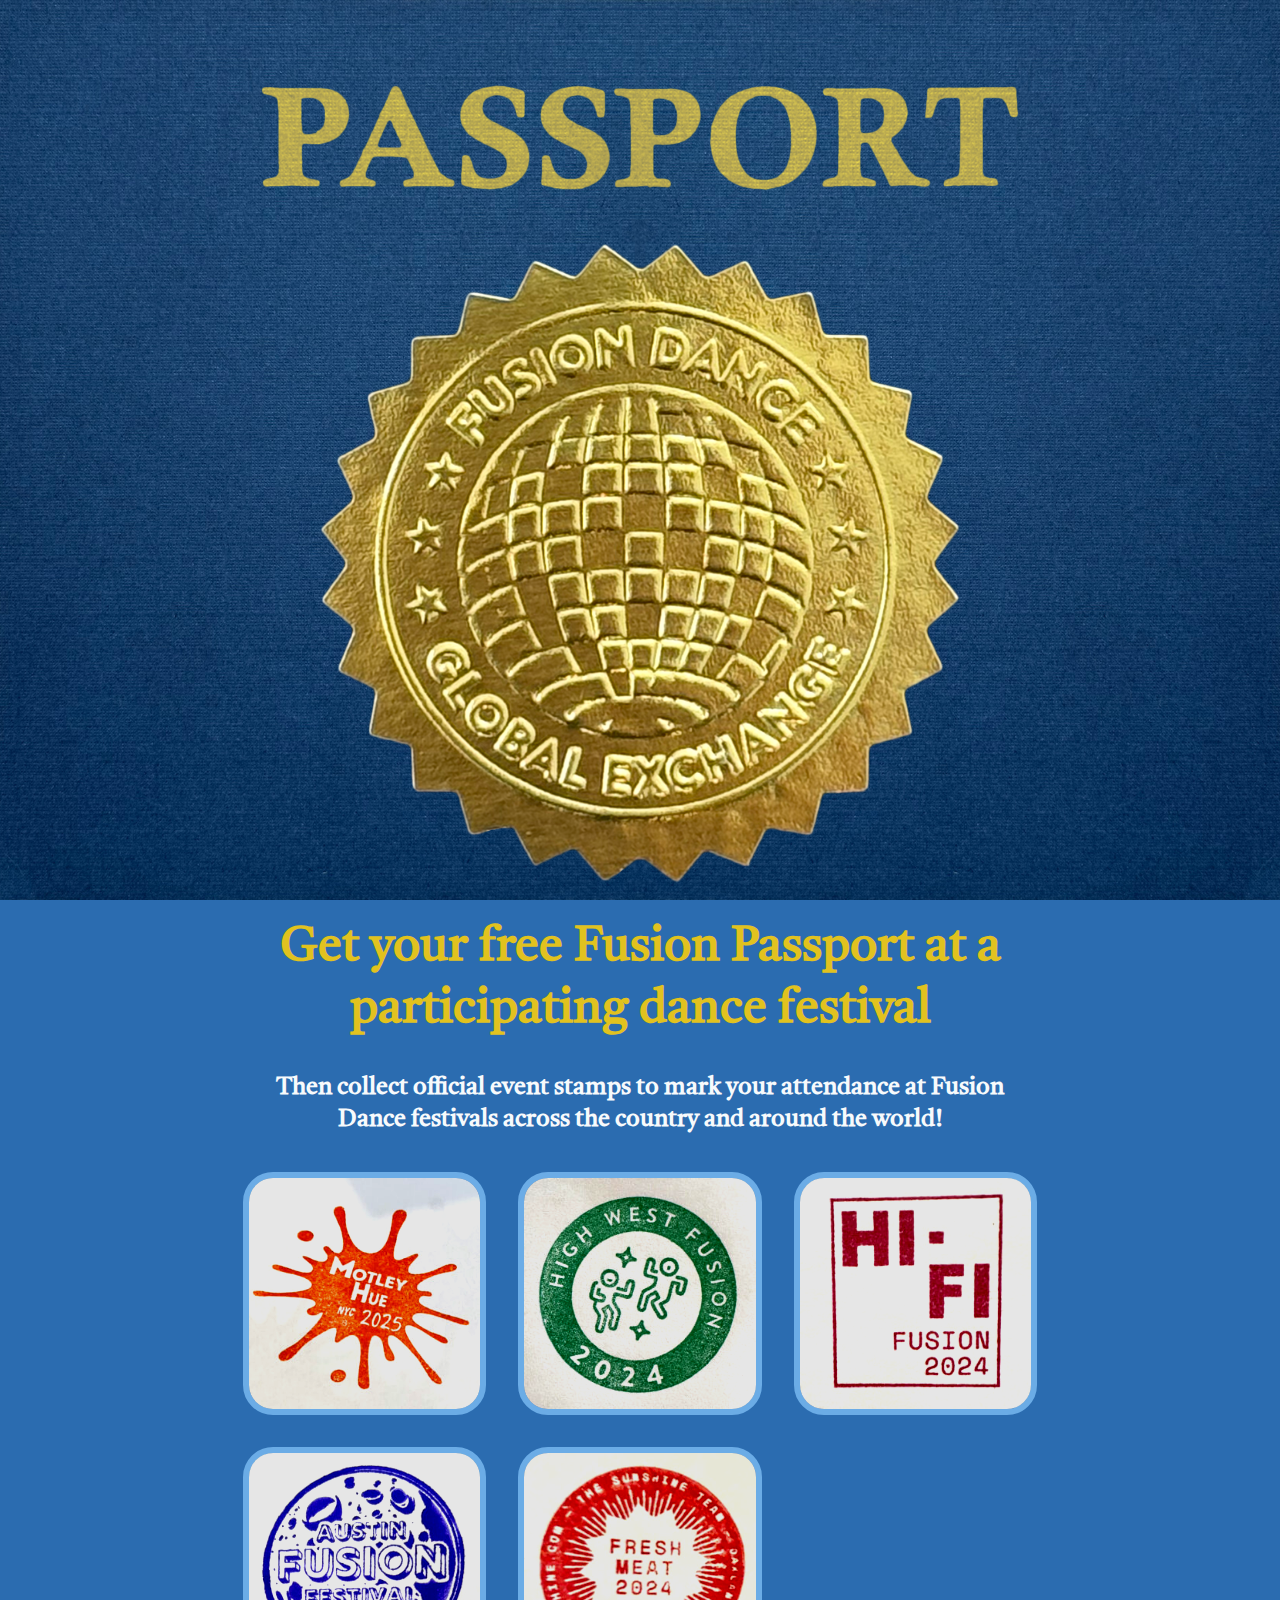
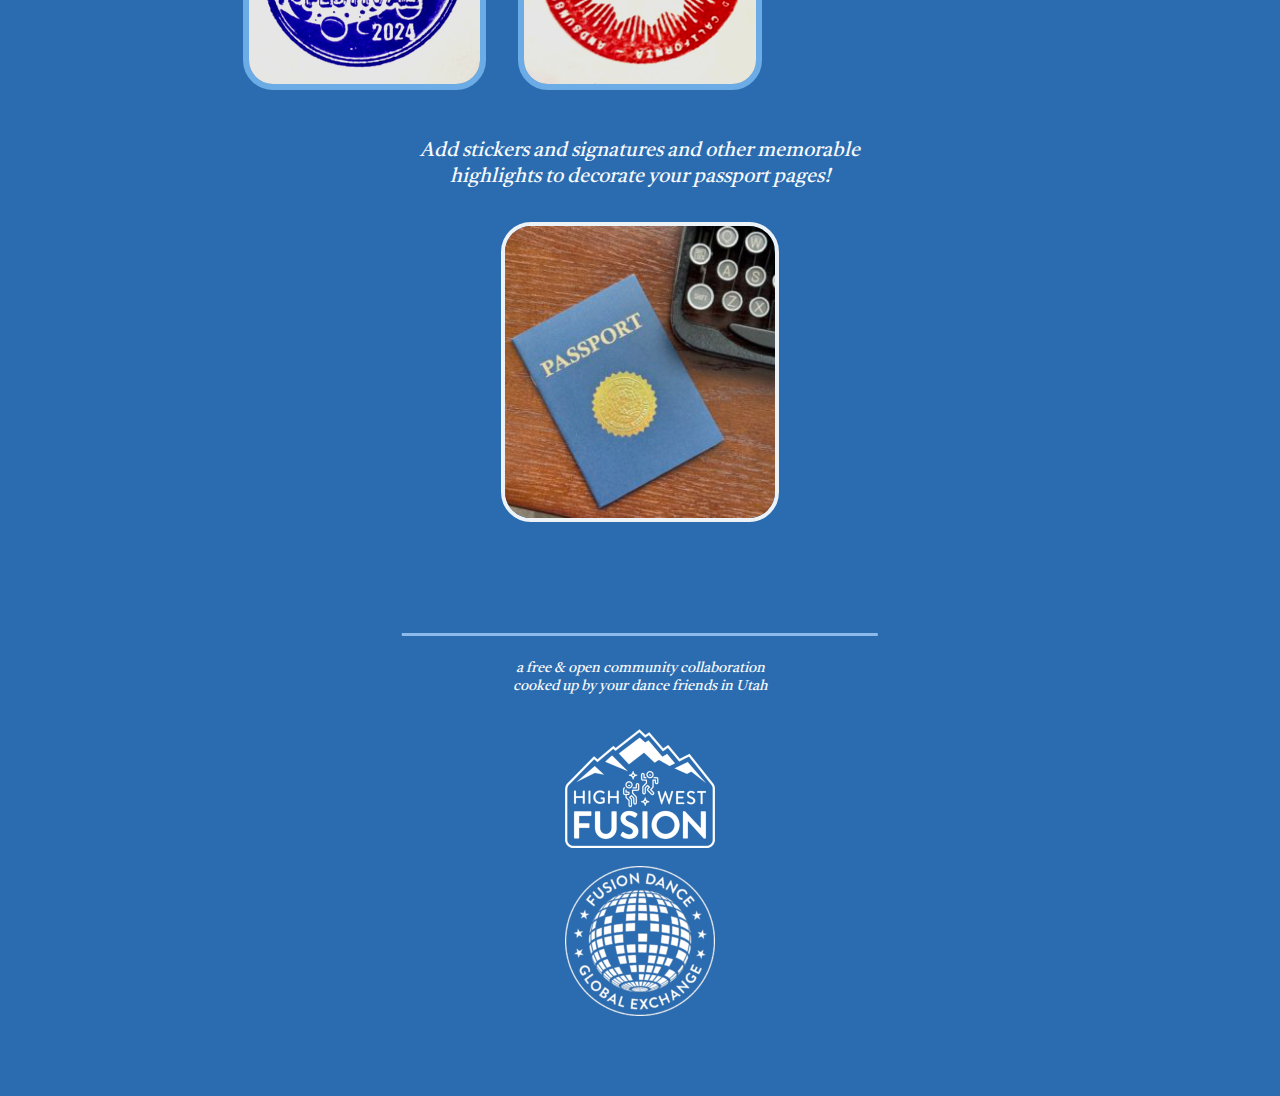
==== commit 157870f7: "opengraph tags & more stamps" ====
--- a/index.html
+++ b/index.html
@@ -26,7 +26,7 @@
 <link rel="stylesheet" id="kadence-blocks-rowlayout-css" href="/wp-content/plugins/kadence-blocks/dist/style-blocks-rowlayout.css" media="all">
 <link rel="stylesheet" id="kadence-blocks-spacer-css" href="/wp-content/plugins/kadence-blocks/dist/style-blocks-spacer.css" media="all">
 <style id="kadence-blocks-global-variables-inline-css">:root {--global-kb-font-size-sm:clamp(0.8rem, 0.73rem + 0.217vw, 0.9rem);--global-kb-font-size-md:clamp(1.1rem, 0.995rem + 0.326vw, 1.25rem);--global-kb-font-size-lg:clamp(1.75rem, 1.576rem + 0.543vw, 2rem);--global-kb-font-size-xl:clamp(2.25rem, 1.728rem + 1.63vw, 3rem);--global-kb-font-size-xxl:clamp(2.5rem, 1.456rem + 3.26vw, 4rem);--global-kb-font-size-xxxl:clamp(2.75rem, 0.489rem + 7.065vw, 6rem);}</style>
-<style id="kadence_blocks_css-inline-css">.kadence-column10_dd3a6d-ae > .kt-inside-inner-col{display:flex;}.kadence-column10_dd3a6d-ae > .kt-inside-inner-col{column-gap:var(--global-kb-gap-sm, 1rem);}.kadence-column10_dd3a6d-ae > .kt-inside-inner-col{flex-direction:column;justify-content:flex-start;align-items:center;}.kadence-column10_dd3a6d-ae > .kt-inside-inner-col > .kb-image-is-ratio-size{align-self:stretch;}.kadence-column10_dd3a6d-ae > .kt-inside-inner-col > .wp-block-kadence-advancedgallery{align-self:stretch;}.kadence-column10_dd3a6d-ae > .kt-inside-inner-col > .aligncenter{width:100%;}.kt-row-column-wrap > .kadence-column10_dd3a6d-ae{align-self:flex-start;}.kt-inner-column-height-full:not(.kt-has-1-columns) > .wp-block-kadence-column.kadence-column10_dd3a6d-ae{align-self:auto;}.kt-inner-column-height-full:not(.kt-has-1-columns) > .wp-block-kadence-column.kadence-column10_dd3a6d-ae > .kt-inside-inner-col{flex-direction:column;justify-content:flex-start;}.kadence-column10_dd3a6d-ae, .kt-inside-inner-col > .kadence-column10_dd3a6d-ae:not(.specificity){margin-top:var(--global-kb-spacing-xl, 4rem);}@media all and (max-width: 1024px){.kt-row-column-wrap > .kadence-column10_dd3a6d-ae{align-self:flex-start;}}@media all and (max-width: 1024px){.kt-inner-column-height-full:not(.kt-has-1-columns) > .wp-block-kadence-column.kadence-column10_dd3a6d-ae{align-self:auto;}}@media all and (max-width: 1024px){.kt-inner-column-height-full:not(.kt-has-1-columns) > .wp-block-kadence-column.kadence-column10_dd3a6d-ae > .kt-inside-inner-col{flex-direction:column;justify-content:flex-start;}}@media all and (max-width: 1024px){.kadence-column10_dd3a6d-ae > .kt-inside-inner-col{flex-direction:column;align-items:center;}}@media all and (max-width: 767px){.kt-row-column-wrap > .kadence-column10_dd3a6d-ae{align-self:flex-start;}.kt-inner-column-height-full:not(.kt-has-1-columns) > .wp-block-kadence-column.kadence-column10_dd3a6d-ae{align-self:auto;}.kt-inner-column-height-full:not(.kt-has-1-columns) > .wp-block-kadence-column.kadence-column10_dd3a6d-ae > .kt-inside-inner-col{flex-direction:column;justify-content:flex-start;}.kadence-column10_dd3a6d-ae > .kt-inside-inner-col{flex-direction:column;align-items:center;}}.wp-block-kadence-image.kb-image10_6b780b-8c:not(.kb-specificity-added):not(.kb-extra-specificity-added){margin-bottom:var(--global-kb-spacing-lg, 3rem);}.kb-image10_6b780b-8c.kb-image-is-ratio-size, .kb-image10_6b780b-8c .kb-image-is-ratio-size{max-width:768px;width:100%;}.wp-block-kadence-column > .kt-inside-inner-col > .kb-image10_6b780b-8c.kb-image-is-ratio-size, .wp-block-kadence-column > .kt-inside-inner-col > .kb-image10_6b780b-8c .kb-image-is-ratio-size{align-self:unset;}.kb-image10_6b780b-8c{max-width:768px;}.image-is-svg.kb-image10_6b780b-8c{-webkit-flex:0 1 100%;flex:0 1 100%;}.image-is-svg.kb-image10_6b780b-8c img{width:100%;}.kb-image10_6b780b-8c .kb-image-has-overlay:after{opacity:0.3;}.kb-image10_4054c4-ba.kb-image-is-ratio-size, .kb-image10_4054c4-ba .kb-image-is-ratio-size{max-width:640px;width:100%;}.wp-block-kadence-column > .kt-inside-inner-col > .kb-image10_4054c4-ba.kb-image-is-ratio-size, .wp-block-kadence-column > .kt-inside-inner-col > .kb-image10_4054c4-ba .kb-image-is-ratio-size{align-self:unset;}.kb-image10_4054c4-ba{max-width:640px;}.image-is-svg.kb-image10_4054c4-ba{-webkit-flex:0 1 100%;flex:0 1 100%;}.image-is-svg.kb-image10_4054c4-ba img{width:100%;}.kb-image10_4054c4-ba .kb-image-has-overlay:after{opacity:0.3;}.wp-block-kadence-advancedheading.kt-adv-heading10_9e7b85-6f, .wp-block-kadence-advancedheading.kt-adv-heading10_9e7b85-6f[data-kb-block="kb-adv-heading10_9e7b85-6f"]{margin-top:var(--global-kb-spacing-xs, 1rem);margin-bottom:var(--global-kb-spacing-md, 2rem);text-align:center;font-size:var(--global-kb-font-size-xl, 3rem);}.wp-block-kadence-advancedheading.kt-adv-heading10_9e7b85-6f mark.kt-highlight, .wp-block-kadence-advancedheading.kt-adv-heading10_9e7b85-6f[data-kb-block="kb-adv-heading10_9e7b85-6f"] mark.kt-highlight{-webkit-box-decoration-break:clone;box-decoration-break:clone;}@media all and (max-width: 767px){.wp-block-kadence-advancedheading.kt-adv-heading10_9e7b85-6f, .wp-block-kadence-advancedheading.kt-adv-heading10_9e7b85-6f[data-kb-block="kb-adv-heading10_9e7b85-6f"]{font-size:var(--global-kb-font-size-xl, 3rem);line-height:1.3;}}.wp-block-kadence-advancedheading.kt-adv-heading10_6e39a0-cc, .wp-block-kadence-advancedheading.kt-adv-heading10_6e39a0-cc[data-kb-block="kb-adv-heading10_6e39a0-cc"]{text-align:center;}.wp-block-kadence-advancedheading.kt-adv-heading10_6e39a0-cc mark.kt-highlight, .wp-block-kadence-advancedheading.kt-adv-heading10_6e39a0-cc[data-kb-block="kb-adv-heading10_6e39a0-cc"] mark.kt-highlight{-webkit-box-decoration-break:clone;box-decoration-break:clone;}@media all and (max-width: 767px){.wp-block-kadence-advancedheading.kt-adv-heading10_6e39a0-cc, .wp-block-kadence-advancedheading.kt-adv-heading10_6e39a0-cc[data-kb-block="kb-adv-heading10_6e39a0-cc"]{line-height:1.3;}}.kb-row-layout-id10_87f2d4-f8 > .kt-row-column-wrap{padding-top:var( --global-kb-row-default-top, var(--global-kb-spacing-sm, 1.5rem) );padding-bottom:var( --global-kb-row-default-bottom, var(--global-kb-spacing-sm, 1.5rem) );}.kb-row-layout-id10_87f2d4-f8 > .kt-row-column-wrap > div:not(.added-for-specificity){grid-column:initial;}.kb-row-layout-id10_87f2d4-f8 > .kt-row-column-wrap{grid-template-columns:repeat(3, minmax(0, 1fr));}@media all and (max-width: 767px){.kb-row-layout-id10_87f2d4-f8 > .kt-row-column-wrap{column-gap:var(--global-kb-gap-sm, 1rem);grid-template-columns:repeat(3, minmax(0, 1fr));}.kb-row-layout-id10_87f2d4-f8 > .kt-row-column-wrap > div:not(.added-for-specificity){grid-column:initial;}}.kadence-column10_db36eb-92 > .kt-inside-inner-col{column-gap:var(--global-kb-gap-sm, 1rem);}.kadence-column10_db36eb-92 > .kt-inside-inner-col{flex-direction:column;}.kadence-column10_db36eb-92 > .kt-inside-inner-col > .aligncenter{width:100%;}@media all and (max-width: 1024px){.kadence-column10_db36eb-92 > .kt-inside-inner-col{flex-direction:column;}}@media all and (max-width: 767px){.kadence-column10_db36eb-92 > .kt-inside-inner-col{flex-direction:column;}}.kb-image10_3de9e7-91 .kb-image-has-overlay:after{opacity:0.3;border-top-left-radius:30px;border-top-right-radius:30px;border-bottom-right-radius:30px;border-bottom-left-radius:30px;}.kb-image10_3de9e7-91 img.kb-img, .kb-image10_3de9e7-91 .kb-img img{border-top:6px solid var(--global-palette6, #718096);border-right:6px solid var(--global-palette6, #718096);border-bottom:6px solid var(--global-palette6, #718096);border-left:6px solid var(--global-palette6, #718096);border-top-left-radius:30px;border-top-right-radius:30px;border-bottom-right-radius:30px;border-bottom-left-radius:30px;}@media all and (max-width: 1024px){.kb-image10_3de9e7-91 img.kb-img, .kb-image10_3de9e7-91 .kb-img img{border-top:6px solid var(--global-palette6, #718096);border-right:6px solid var(--global-palette6, #718096);border-bottom:6px solid var(--global-palette6, #718096);border-left:6px solid var(--global-palette6, #718096);}}@media all and (max-width: 767px){.kb-image10_3de9e7-91 .kb-image-has-overlay:after{border-top-left-radius:18px;border-top-right-radius:18px;border-bottom-right-radius:18px;border-bottom-left-radius:18px;}.kb-image10_3de9e7-91 img.kb-img, .kb-image10_3de9e7-91 .kb-img img{border-top:4px solid var(--global-palette6, #718096);border-right:4px solid var(--global-palette6, #718096);border-bottom:4px solid var(--global-palette6, #718096);border-left:4px solid var(--global-palette6, #718096);border-top-left-radius:18px;border-top-right-radius:18px;border-bottom-right-radius:18px;border-bottom-left-radius:18px;}}.kadence-column10_a5d62c-ea > .kt-inside-inner-col{column-gap:var(--global-kb-gap-sm, 1rem);}.kadence-column10_a5d62c-ea > .kt-inside-inner-col{flex-direction:column;}.kadence-column10_a5d62c-ea > .kt-inside-inner-col > .aligncenter{width:100%;}@media all and (max-width: 1024px){.kadence-column10_a5d62c-ea > .kt-inside-inner-col{flex-direction:column;}}@media all and (max-width: 767px){.kadence-column10_a5d62c-ea > .kt-inside-inner-col{flex-direction:column;}}.kb-image10_20e1a8-33 .kb-image-has-overlay:after{opacity:0.3;border-top-left-radius:30px;border-top-right-radius:30px;border-bottom-right-radius:30px;border-bottom-left-radius:30px;}.kb-image10_20e1a8-33 img.kb-img, .kb-image10_20e1a8-33 .kb-img img{border-top:6px solid var(--global-palette6, #718096);border-right:6px solid var(--global-palette6, #718096);border-bottom:6px solid var(--global-palette6, #718096);border-left:6px solid var(--global-palette6, #718096);border-top-left-radius:30px;border-top-right-radius:30px;border-bottom-right-radius:30px;border-bottom-left-radius:30px;}@media all and (max-width: 1024px){.kb-image10_20e1a8-33 img.kb-img, .kb-image10_20e1a8-33 .kb-img img{border-top:6px solid var(--global-palette6, #718096);border-right:6px solid var(--global-palette6, #718096);border-bottom:6px solid var(--global-palette6, #718096);border-left:6px solid var(--global-palette6, #718096);}}@media all and (max-width: 767px){.kb-image10_20e1a8-33 .kb-image-has-overlay:after{border-top-left-radius:18px;border-top-right-radius:18px;border-bottom-right-radius:18px;border-bottom-left-radius:18px;}.kb-image10_20e1a8-33 img.kb-img, .kb-image10_20e1a8-33 .kb-img img{border-top:4px solid var(--global-palette6, #718096);border-right:4px solid var(--global-palette6, #718096);border-bottom:4px solid var(--global-palette6, #718096);border-left:4px solid var(--global-palette6, #718096);border-top-left-radius:18px;border-top-right-radius:18px;border-bottom-right-radius:18px;border-bottom-left-radius:18px;}}.kadence-column10_5d26ff-6c > .kt-inside-inner-col{column-gap:var(--global-kb-gap-sm, 1rem);}.kadence-column10_5d26ff-6c > .kt-inside-inner-col{flex-direction:column;}.kadence-column10_5d26ff-6c > .kt-inside-inner-col > .aligncenter{width:100%;}@media all and (max-width: 1024px){.kadence-column10_5d26ff-6c > .kt-inside-inner-col{flex-direction:column;}}@media all and (max-width: 767px){.kadence-column10_5d26ff-6c > .kt-inside-inner-col{flex-direction:column;}}.kb-image10_f968f2-a3 .kb-image-has-overlay:after{opacity:0.3;border-top-left-radius:30px;border-top-right-radius:30px;border-bottom-right-radius:30px;border-bottom-left-radius:30px;}.kb-image10_f968f2-a3 img.kb-img, .kb-image10_f968f2-a3 .kb-img img{border-top:6px solid var(--global-palette6, #718096);border-right:6px solid var(--global-palette6, #718096);border-bottom:6px solid var(--global-palette6, #718096);border-left:6px solid var(--global-palette6, #718096);border-top-left-radius:30px;border-top-right-radius:30px;border-bottom-right-radius:30px;border-bottom-left-radius:30px;}@media all and (max-width: 1024px){.kb-image10_f968f2-a3 img.kb-img, .kb-image10_f968f2-a3 .kb-img img{border-top:6px solid var(--global-palette6, #718096);border-right:6px solid var(--global-palette6, #718096);border-bottom:6px solid var(--global-palette6, #718096);border-left:6px solid var(--global-palette6, #718096);}}@media all and (max-width: 767px){.kb-image10_f968f2-a3 .kb-image-has-overlay:after{border-top-left-radius:18px;border-top-right-radius:18px;border-bottom-right-radius:18px;border-bottom-left-radius:18px;}.kb-image10_f968f2-a3 img.kb-img, .kb-image10_f968f2-a3 .kb-img img{border-top:4px solid var(--global-palette6, #718096);border-right:4px solid var(--global-palette6, #718096);border-bottom:4px solid var(--global-palette6, #718096);border-left:4px solid var(--global-palette6, #718096);border-top-left-radius:18px;border-top-right-radius:18px;border-bottom-right-radius:18px;border-bottom-left-radius:18px;}}.wp-block-kadence-advancedheading.kt-adv-heading10_3f3c50-f3, .wp-block-kadence-advancedheading.kt-adv-heading10_3f3c50-f3[data-kb-block="kb-adv-heading10_3f3c50-f3"]{max-width:499px;margin-right:auto;margin-left:auto;margin-top:var(--global-kb-spacing-sm, 1.5rem);text-align:center;font-size:var(--global-kb-font-size-md, 1.25rem);}.wp-block-kadence-advancedheading.kt-adv-heading10_3f3c50-f3 mark.kt-highlight, .wp-block-kadence-advancedheading.kt-adv-heading10_3f3c50-f3[data-kb-block="kb-adv-heading10_3f3c50-f3"] mark.kt-highlight{-webkit-box-decoration-break:clone;box-decoration-break:clone;}@media all and (max-width: 767px){.wp-block-kadence-advancedheading.kt-adv-heading10_3f3c50-f3, .wp-block-kadence-advancedheading.kt-adv-heading10_3f3c50-f3[data-kb-block="kb-adv-heading10_3f3c50-f3"]{line-height:1.3;}}.wp-block-kadence-image.kb-image10_58cf41-31:not(.kb-specificity-added):not(.kb-extra-specificity-added){margin-bottom:var(--global-kb-spacing-sm, 1.5rem);}.kb-image10_58cf41-31 .kb-image-has-overlay:after{opacity:0.3;border-top-left-radius:30px;border-top-right-radius:30px;border-bottom-right-radius:30px;border-bottom-left-radius:30px;}.kb-image10_58cf41-31 img.kb-img, .kb-image10_58cf41-31 .kb-img img{border-top:4px solid var(--global-palette7, #EDF2F7);border-right:4px solid var(--global-palette7, #EDF2F7);border-bottom:4px solid var(--global-palette7, #EDF2F7);border-left:4px solid var(--global-palette7, #EDF2F7);border-top-left-radius:30px;border-top-right-radius:30px;border-bottom-right-radius:30px;border-bottom-left-radius:30px;}@media all and (max-width: 1024px){.kb-image10_58cf41-31 img.kb-img, .kb-image10_58cf41-31 .kb-img img{border-top:4px solid var(--global-palette7, #EDF2F7);border-right:4px solid var(--global-palette7, #EDF2F7);border-bottom:4px solid var(--global-palette7, #EDF2F7);border-left:4px solid var(--global-palette7, #EDF2F7);}}@media all and (max-width: 767px){.kb-image10_58cf41-31 img.kb-img, .kb-image10_58cf41-31 .kb-img img{border-top:4px solid var(--global-palette7, #EDF2F7);border-right:4px solid var(--global-palette7, #EDF2F7);border-bottom:4px solid var(--global-palette7, #EDF2F7);border-left:4px solid var(--global-palette7, #EDF2F7);}}.kadence-column10_330fbc-e7 > .kt-inside-inner-col{display:flex;}.kadence-column10_330fbc-e7 > .kt-inside-inner-col{column-gap:var(--global-kb-gap-sm, 1rem);}.kadence-column10_330fbc-e7 > .kt-inside-inner-col{flex-direction:column;align-items:center;}.kadence-column10_330fbc-e7 > .kt-inside-inner-col > .kb-image-is-ratio-size{align-self:stretch;}.kadence-column10_330fbc-e7 > .kt-inside-inner-col > .wp-block-kadence-advancedgallery{align-self:stretch;}.kadence-column10_330fbc-e7 > .kt-inside-inner-col > .aligncenter{width:100%;}.kadence-column10_330fbc-e7, .kt-inside-inner-col > .kadence-column10_330fbc-e7:not(.specificity){margin-top:var(--global-kb-spacing-xl, 4rem);}@media all and (max-width: 1024px){.kadence-column10_330fbc-e7 > .kt-inside-inner-col{flex-direction:column;align-items:center;}}@media all and (max-width: 767px){.kadence-column10_330fbc-e7 > .kt-inside-inner-col{flex-direction:column;align-items:center;}}.wp-block-kadence-spacer.kt-block-spacer-10_9e7719-fd .kt-block-spacer{height:50px;}.wp-block-kadence-spacer.kt-block-spacer-10_9e7719-fd .kt-divider{border-top-width:3px;height:1px;border-top-color:#8cbaeb;width:60%;}.wp-block-kadence-advancedheading.kt-adv-heading10_b647e9-c4, .wp-block-kadence-advancedheading.kt-adv-heading10_b647e9-c4[data-kb-block="kb-adv-heading10_b647e9-c4"]{text-align:center;font-size:var(--global-kb-font-size-sm, 0.9rem);}.wp-block-kadence-advancedheading.kt-adv-heading10_b647e9-c4 mark.kt-highlight, .wp-block-kadence-advancedheading.kt-adv-heading10_b647e9-c4[data-kb-block="kb-adv-heading10_b647e9-c4"] mark.kt-highlight{-webkit-box-decoration-break:clone;box-decoration-break:clone;}@media all and (max-width: 767px){.wp-block-kadence-advancedheading.kt-adv-heading10_b647e9-c4, .wp-block-kadence-advancedheading.kt-adv-heading10_b647e9-c4[data-kb-block="kb-adv-heading10_b647e9-c4"]{line-height:1.3;}}.kb-image10_d426d3-15.kb-image-is-ratio-size, .kb-image10_d426d3-15 .kb-image-is-ratio-size{max-width:150px;width:100%;}.wp-block-kadence-column > .kt-inside-inner-col > .kb-image10_d426d3-15.kb-image-is-ratio-size, .wp-block-kadence-column > .kt-inside-inner-col > .kb-image10_d426d3-15 .kb-image-is-ratio-size{align-self:unset;}.kb-image10_d426d3-15{max-width:150px;}.image-is-svg.kb-image10_d426d3-15{-webkit-flex:0 1 100%;flex:0 1 100%;}.image-is-svg.kb-image10_d426d3-15 img{width:100%;}.kb-image10_d426d3-15 .kb-image-has-overlay:after{opacity:0.3;mix-blend-mode:normal;}.kb-image10_720a74-75 .kb-image-has-overlay:after{opacity:0.3;}</style>
+<style id="kadence_blocks_css-inline-css">.kadence-column10_dd3a6d-ae > .kt-inside-inner-col{display:flex;}.kadence-column10_dd3a6d-ae > .kt-inside-inner-col{column-gap:var(--global-kb-gap-sm, 1rem);}.kadence-column10_dd3a6d-ae > .kt-inside-inner-col{flex-direction:column;justify-content:flex-start;align-items:center;}.kadence-column10_dd3a6d-ae > .kt-inside-inner-col > .kb-image-is-ratio-size{align-self:stretch;}.kadence-column10_dd3a6d-ae > .kt-inside-inner-col > .wp-block-kadence-advancedgallery{align-self:stretch;}.kadence-column10_dd3a6d-ae > .kt-inside-inner-col > .aligncenter{width:100%;}.kt-row-column-wrap > .kadence-column10_dd3a6d-ae{align-self:flex-start;}.kt-inner-column-height-full:not(.kt-has-1-columns) > .wp-block-kadence-column.kadence-column10_dd3a6d-ae{align-self:auto;}.kt-inner-column-height-full:not(.kt-has-1-columns) > .wp-block-kadence-column.kadence-column10_dd3a6d-ae > .kt-inside-inner-col{flex-direction:column;justify-content:flex-start;}.kadence-column10_dd3a6d-ae, .kt-inside-inner-col > .kadence-column10_dd3a6d-ae:not(.specificity){margin-top:var(--global-kb-spacing-xl, 4rem);}@media all and (max-width: 1024px){.kt-row-column-wrap > .kadence-column10_dd3a6d-ae{align-self:flex-start;}}@media all and (max-width: 1024px){.kt-inner-column-height-full:not(.kt-has-1-columns) > .wp-block-kadence-column.kadence-column10_dd3a6d-ae{align-self:auto;}}@media all and (max-width: 1024px){.kt-inner-column-height-full:not(.kt-has-1-columns) > .wp-block-kadence-column.kadence-column10_dd3a6d-ae > .kt-inside-inner-col{flex-direction:column;justify-content:flex-start;}}@media all and (max-width: 1024px){.kadence-column10_dd3a6d-ae > .kt-inside-inner-col{flex-direction:column;align-items:center;}}@media all and (max-width: 767px){.kt-row-column-wrap > .kadence-column10_dd3a6d-ae{align-self:flex-start;}.kt-inner-column-height-full:not(.kt-has-1-columns) > .wp-block-kadence-column.kadence-column10_dd3a6d-ae{align-self:auto;}.kt-inner-column-height-full:not(.kt-has-1-columns) > .wp-block-kadence-column.kadence-column10_dd3a6d-ae > .kt-inside-inner-col{flex-direction:column;justify-content:flex-start;}.kadence-column10_dd3a6d-ae > .kt-inside-inner-col{flex-direction:column;align-items:center;}}.wp-block-kadence-image.kb-image10_6b780b-8c:not(.kb-specificity-added):not(.kb-extra-specificity-added){margin-bottom:var(--global-kb-spacing-lg, 3rem);}.kb-image10_6b780b-8c.kb-image-is-ratio-size, .kb-image10_6b780b-8c .kb-image-is-ratio-size{max-width:768px;width:100%;}.wp-block-kadence-column > .kt-inside-inner-col > .kb-image10_6b780b-8c.kb-image-is-ratio-size, .wp-block-kadence-column > .kt-inside-inner-col > .kb-image10_6b780b-8c .kb-image-is-ratio-size{align-self:unset;}.kb-image10_6b780b-8c{max-width:768px;}.image-is-svg.kb-image10_6b780b-8c{-webkit-flex:0 1 100%;flex:0 1 100%;}.image-is-svg.kb-image10_6b780b-8c img{width:100%;}.kb-image10_6b780b-8c .kb-image-has-overlay:after{opacity:0.3;}.kb-image10_4054c4-ba.kb-image-is-ratio-size, .kb-image10_4054c4-ba .kb-image-is-ratio-size{max-width:640px;width:100%;}.wp-block-kadence-column > .kt-inside-inner-col > .kb-image10_4054c4-ba.kb-image-is-ratio-size, .wp-block-kadence-column > .kt-inside-inner-col > .kb-image10_4054c4-ba .kb-image-is-ratio-size{align-self:unset;}.kb-image10_4054c4-ba{max-width:640px;}.image-is-svg.kb-image10_4054c4-ba{-webkit-flex:0 1 100%;flex:0 1 100%;}.image-is-svg.kb-image10_4054c4-ba img{width:100%;}.kb-image10_4054c4-ba .kb-image-has-overlay:after{opacity:0.3;}.wp-block-kadence-advancedheading.kt-adv-heading10_9e7b85-6f, .wp-block-kadence-advancedheading.kt-adv-heading10_9e7b85-6f[data-kb-block="kb-adv-heading10_9e7b85-6f"]{margin-top:var(--global-kb-spacing-xs, 1rem);margin-bottom:var(--global-kb-spacing-md, 2rem);text-align:center;font-size:var(--global-kb-font-size-xl, 3rem);}.wp-block-kadence-advancedheading.kt-adv-heading10_9e7b85-6f mark.kt-highlight, .wp-block-kadence-advancedheading.kt-adv-heading10_9e7b85-6f[data-kb-block="kb-adv-heading10_9e7b85-6f"] mark.kt-highlight{-webkit-box-decoration-break:clone;box-decoration-break:clone;}@media all and (max-width: 767px){.wp-block-kadence-advancedheading.kt-adv-heading10_9e7b85-6f, .wp-block-kadence-advancedheading.kt-adv-heading10_9e7b85-6f[data-kb-block="kb-adv-heading10_9e7b85-6f"]{font-size:var(--global-kb-font-size-xl, 3rem);line-height:1.3;}}.wp-block-kadence-advancedheading.kt-adv-heading10_6e39a0-cc, .wp-block-kadence-advancedheading.kt-adv-heading10_6e39a0-cc[data-kb-block="kb-adv-heading10_6e39a0-cc"]{text-align:center;}.wp-block-kadence-advancedheading.kt-adv-heading10_6e39a0-cc mark.kt-highlight, .wp-block-kadence-advancedheading.kt-adv-heading10_6e39a0-cc[data-kb-block="kb-adv-heading10_6e39a0-cc"] mark.kt-highlight{-webkit-box-decoration-break:clone;box-decoration-break:clone;}@media all and (max-width: 767px){.wp-block-kadence-advancedheading.kt-adv-heading10_6e39a0-cc, .wp-block-kadence-advancedheading.kt-adv-heading10_6e39a0-cc[data-kb-block="kb-adv-heading10_6e39a0-cc"]{line-height:1.3;}}.kb-row-layout-id10_87f2d4-f8 > .kt-row-column-wrap{padding-top:var( --global-kb-row-default-top, var(--global-kb-spacing-sm, 1.5rem) );padding-bottom:var( --global-kb-row-default-bottom, var(--global-kb-spacing-sm, 1.5rem) );}.kb-row-layout-id10_87f2d4-f8 > .kt-row-column-wrap > div:not(.added-for-specificity){grid-column:initial;}.kb-row-layout-id10_87f2d4-f8 > .kt-row-column-wrap{grid-template-columns:repeat(3, minmax(0, 1fr));}.kb-row-layout-id10_87f2d4-f8 .kt-row-layout-top-sep{height:100px;}@media all and (max-width: 767px){.kb-row-layout-id10_87f2d4-f8 > .kt-row-column-wrap{column-gap:var(--global-kb-gap-sm, 1rem);row-gap:var(--global-kb-gap-sm, 1rem);grid-template-columns:repeat(3, minmax(0, 1fr));}.kb-row-layout-id10_87f2d4-f8 > .kt-row-column-wrap > div:not(.added-for-specificity){grid-column:initial;}}.kadence-column10_db36eb-92 > .kt-inside-inner-col{column-gap:var(--global-kb-gap-sm, 1rem);}.kadence-column10_db36eb-92 > .kt-inside-inner-col{flex-direction:column;}.kadence-column10_db36eb-92 > .kt-inside-inner-col > .aligncenter{width:100%;}@media all and (max-width: 1024px){.kadence-column10_db36eb-92 > .kt-inside-inner-col{flex-direction:column;}}@media all and (max-width: 767px){.kadence-column10_db36eb-92 > .kt-inside-inner-col{flex-direction:column;}}.kb-image10_3de9e7-91 .kb-image-has-overlay:after{opacity:0.3;border-top-left-radius:30px;border-top-right-radius:30px;border-bottom-right-radius:30px;border-bottom-left-radius:30px;}.kb-image10_3de9e7-91 img.kb-img, .kb-image10_3de9e7-91 .kb-img img{border-top:6px solid var(--global-palette6, #718096);border-right:6px solid var(--global-palette6, #718096);border-bottom:6px solid var(--global-palette6, #718096);border-left:6px solid var(--global-palette6, #718096);border-top-left-radius:30px;border-top-right-radius:30px;border-bottom-right-radius:30px;border-bottom-left-radius:30px;}@media all and (max-width: 1024px){.kb-image10_3de9e7-91 img.kb-img, .kb-image10_3de9e7-91 .kb-img img{border-top:6px solid var(--global-palette6, #718096);border-right:6px solid var(--global-palette6, #718096);border-bottom:6px solid var(--global-palette6, #718096);border-left:6px solid var(--global-palette6, #718096);}}@media all and (max-width: 767px){.kb-image10_3de9e7-91 .kb-image-has-overlay:after{border-top-left-radius:18px;border-top-right-radius:18px;border-bottom-right-radius:18px;border-bottom-left-radius:18px;}.kb-image10_3de9e7-91 img.kb-img, .kb-image10_3de9e7-91 .kb-img img{border-top:4px solid var(--global-palette6, #718096);border-right:4px solid var(--global-palette6, #718096);border-bottom:4px solid var(--global-palette6, #718096);border-left:4px solid var(--global-palette6, #718096);border-top-left-radius:18px;border-top-right-radius:18px;border-bottom-right-radius:18px;border-bottom-left-radius:18px;}}.kadence-column10_a5d62c-ea > .kt-inside-inner-col{column-gap:var(--global-kb-gap-sm, 1rem);}.kadence-column10_a5d62c-ea > .kt-inside-inner-col{flex-direction:column;}.kadence-column10_a5d62c-ea > .kt-inside-inner-col > .aligncenter{width:100%;}@media all and (max-width: 1024px){.kadence-column10_a5d62c-ea > .kt-inside-inner-col{flex-direction:column;}}@media all and (max-width: 767px){.kadence-column10_a5d62c-ea > .kt-inside-inner-col{flex-direction:column;}}.kb-image10_20e1a8-33 .kb-image-has-overlay:after{opacity:0.3;border-top-left-radius:30px;border-top-right-radius:30px;border-bottom-right-radius:30px;border-bottom-left-radius:30px;}.kb-image10_20e1a8-33 img.kb-img, .kb-image10_20e1a8-33 .kb-img img{border-top:6px solid var(--global-palette6, #718096);border-right:6px solid var(--global-palette6, #718096);border-bottom:6px solid var(--global-palette6, #718096);border-left:6px solid var(--global-palette6, #718096);border-top-left-radius:30px;border-top-right-radius:30px;border-bottom-right-radius:30px;border-bottom-left-radius:30px;}@media all and (max-width: 1024px){.kb-image10_20e1a8-33 img.kb-img, .kb-image10_20e1a8-33 .kb-img img{border-top:6px solid var(--global-palette6, #718096);border-right:6px solid var(--global-palette6, #718096);border-bottom:6px solid var(--global-palette6, #718096);border-left:6px solid var(--global-palette6, #718096);}}@media all and (max-width: 767px){.kb-image10_20e1a8-33 .kb-image-has-overlay:after{border-top-left-radius:18px;border-top-right-radius:18px;border-bottom-right-radius:18px;border-bottom-left-radius:18px;}.kb-image10_20e1a8-33 img.kb-img, .kb-image10_20e1a8-33 .kb-img img{border-top:4px solid var(--global-palette6, #718096);border-right:4px solid var(--global-palette6, #718096);border-bottom:4px solid var(--global-palette6, #718096);border-left:4px solid var(--global-palette6, #718096);border-top-left-radius:18px;border-top-right-radius:18px;border-bottom-right-radius:18px;border-bottom-left-radius:18px;}}.kadence-column10_5d26ff-6c > .kt-inside-inner-col{column-gap:var(--global-kb-gap-sm, 1rem);}.kadence-column10_5d26ff-6c > .kt-inside-inner-col{flex-direction:column;}.kadence-column10_5d26ff-6c > .kt-inside-inner-col > .aligncenter{width:100%;}@media all and (max-width: 1024px){.kadence-column10_5d26ff-6c > .kt-inside-inner-col{flex-direction:column;}}@media all and (max-width: 767px){.kadence-column10_5d26ff-6c > .kt-inside-inner-col{flex-direction:column;}}.kb-image10_f968f2-a3 .kb-image-has-overlay:after{opacity:0.3;border-top-left-radius:30px;border-top-right-radius:30px;border-bottom-right-radius:30px;border-bottom-left-radius:30px;}.kb-image10_f968f2-a3 img.kb-img, .kb-image10_f968f2-a3 .kb-img img{border-top:6px solid var(--global-palette6, #718096);border-right:6px solid var(--global-palette6, #718096);border-bottom:6px solid var(--global-palette6, #718096);border-left:6px solid var(--global-palette6, #718096);border-top-left-radius:30px;border-top-right-radius:30px;border-bottom-right-radius:30px;border-bottom-left-radius:30px;}@media all and (max-width: 1024px){.kb-image10_f968f2-a3 img.kb-img, .kb-image10_f968f2-a3 .kb-img img{border-top:6px solid var(--global-palette6, #718096);border-right:6px solid var(--global-palette6, #718096);border-bottom:6px solid var(--global-palette6, #718096);border-left:6px solid var(--global-palette6, #718096);}}@media all and (max-width: 767px){.kb-image10_f968f2-a3 .kb-image-has-overlay:after{border-top-left-radius:18px;border-top-right-radius:18px;border-bottom-right-radius:18px;border-bottom-left-radius:18px;}.kb-image10_f968f2-a3 img.kb-img, .kb-image10_f968f2-a3 .kb-img img{border-top:4px solid var(--global-palette6, #718096);border-right:4px solid var(--global-palette6, #718096);border-bottom:4px solid var(--global-palette6, #718096);border-left:4px solid var(--global-palette6, #718096);border-top-left-radius:18px;border-top-right-radius:18px;border-bottom-right-radius:18px;border-bottom-left-radius:18px;}}.kadence-column10_573464-b0 > .kt-inside-inner-col{column-gap:var(--global-kb-gap-sm, 1rem);}.kadence-column10_573464-b0 > .kt-inside-inner-col{flex-direction:column;}.kadence-column10_573464-b0 > .kt-inside-inner-col > .aligncenter{width:100%;}@media all and (max-width: 1024px){.kadence-column10_573464-b0 > .kt-inside-inner-col{flex-direction:column;}}@media all and (max-width: 767px){.kadence-column10_573464-b0 > .kt-inside-inner-col{flex-direction:column;}}.kb-image10_5cdd83-3c .kb-image-has-overlay:after{opacity:0.3;border-top-left-radius:30px;border-top-right-radius:30px;border-bottom-right-radius:30px;border-bottom-left-radius:30px;}.kb-image10_5cdd83-3c img.kb-img, .kb-image10_5cdd83-3c .kb-img img{border-top:6px solid var(--global-palette6, #718096);border-right:6px solid var(--global-palette6, #718096);border-bottom:6px solid var(--global-palette6, #718096);border-left:6px solid var(--global-palette6, #718096);border-top-left-radius:30px;border-top-right-radius:30px;border-bottom-right-radius:30px;border-bottom-left-radius:30px;}@media all and (max-width: 1024px){.kb-image10_5cdd83-3c img.kb-img, .kb-image10_5cdd83-3c .kb-img img{border-top:6px solid var(--global-palette6, #718096);border-right:6px solid var(--global-palette6, #718096);border-bottom:6px solid var(--global-palette6, #718096);border-left:6px solid var(--global-palette6, #718096);}}@media all and (max-width: 767px){.kb-image10_5cdd83-3c .kb-image-has-overlay:after{border-top-left-radius:18px;border-top-right-radius:18px;border-bottom-right-radius:18px;border-bottom-left-radius:18px;}.kb-image10_5cdd83-3c img.kb-img, .kb-image10_5cdd83-3c .kb-img img{border-top:4px solid var(--global-palette6, #718096);border-right:4px solid var(--global-palette6, #718096);border-bottom:4px solid var(--global-palette6, #718096);border-left:4px solid var(--global-palette6, #718096);border-top-left-radius:18px;border-top-right-radius:18px;border-bottom-right-radius:18px;border-bottom-left-radius:18px;}}.kadence-column10_8bd087-55 > .kt-inside-inner-col{column-gap:var(--global-kb-gap-sm, 1rem);}.kadence-column10_8bd087-55 > .kt-inside-inner-col{flex-direction:column;}.kadence-column10_8bd087-55 > .kt-inside-inner-col > .aligncenter{width:100%;}@media all and (max-width: 1024px){.kadence-column10_8bd087-55 > .kt-inside-inner-col{flex-direction:column;}}@media all and (max-width: 767px){.kadence-column10_8bd087-55 > .kt-inside-inner-col{flex-direction:column;}}.kb-image10_1405f9-52 .kb-image-has-overlay:after{opacity:0.3;border-top-left-radius:30px;border-top-right-radius:30px;border-bottom-right-radius:30px;border-bottom-left-radius:30px;}.kb-image10_1405f9-52 img.kb-img, .kb-image10_1405f9-52 .kb-img img{border-top:6px solid var(--global-palette6, #718096);border-right:6px solid var(--global-palette6, #718096);border-bottom:6px solid var(--global-palette6, #718096);border-left:6px solid var(--global-palette6, #718096);border-top-left-radius:30px;border-top-right-radius:30px;border-bottom-right-radius:30px;border-bottom-left-radius:30px;}@media all and (max-width: 1024px){.kb-image10_1405f9-52 img.kb-img, .kb-image10_1405f9-52 .kb-img img{border-top:6px solid var(--global-palette6, #718096);border-right:6px solid var(--global-palette6, #718096);border-bottom:6px solid var(--global-palette6, #718096);border-left:6px solid var(--global-palette6, #718096);}}@media all and (max-width: 767px){.kb-image10_1405f9-52 .kb-image-has-overlay:after{border-top-left-radius:18px;border-top-right-radius:18px;border-bottom-right-radius:18px;border-bottom-left-radius:18px;}.kb-image10_1405f9-52 img.kb-img, .kb-image10_1405f9-52 .kb-img img{border-top:4px solid var(--global-palette6, #718096);border-right:4px solid var(--global-palette6, #718096);border-bottom:4px solid var(--global-palette6, #718096);border-left:4px solid var(--global-palette6, #718096);border-top-left-radius:18px;border-top-right-radius:18px;border-bottom-right-radius:18px;border-bottom-left-radius:18px;}}.wp-block-kadence-advancedheading.kt-adv-heading10_3f3c50-f3, .wp-block-kadence-advancedheading.kt-adv-heading10_3f3c50-f3[data-kb-block="kb-adv-heading10_3f3c50-f3"]{max-width:499px;margin-right:auto;margin-left:auto;margin-top:var(--global-kb-spacing-sm, 1.5rem);text-align:center;font-size:var(--global-kb-font-size-md, 1.25rem);}.wp-block-kadence-advancedheading.kt-adv-heading10_3f3c50-f3 mark.kt-highlight, .wp-block-kadence-advancedheading.kt-adv-heading10_3f3c50-f3[data-kb-block="kb-adv-heading10_3f3c50-f3"] mark.kt-highlight{-webkit-box-decoration-break:clone;box-decoration-break:clone;}@media all and (max-width: 767px){.wp-block-kadence-advancedheading.kt-adv-heading10_3f3c50-f3, .wp-block-kadence-advancedheading.kt-adv-heading10_3f3c50-f3[data-kb-block="kb-adv-heading10_3f3c50-f3"]{line-height:1.3;}}.wp-block-kadence-image.kb-image10_58cf41-31:not(.kb-specificity-added):not(.kb-extra-specificity-added){margin-bottom:var(--global-kb-spacing-sm, 1.5rem);}.kb-image10_58cf41-31 .kb-image-has-overlay:after{opacity:0.3;border-top-left-radius:30px;border-top-right-radius:30px;border-bottom-right-radius:30px;border-bottom-left-radius:30px;}.kb-image10_58cf41-31 img.kb-img, .kb-image10_58cf41-31 .kb-img img{border-top:4px solid var(--global-palette7, #EDF2F7);border-right:4px solid var(--global-palette7, #EDF2F7);border-bottom:4px solid var(--global-palette7, #EDF2F7);border-left:4px solid var(--global-palette7, #EDF2F7);border-top-left-radius:30px;border-top-right-radius:30px;border-bottom-right-radius:30px;border-bottom-left-radius:30px;}@media all and (max-width: 1024px){.kb-image10_58cf41-31 img.kb-img, .kb-image10_58cf41-31 .kb-img img{border-top:4px solid var(--global-palette7, #EDF2F7);border-right:4px solid var(--global-palette7, #EDF2F7);border-bottom:4px solid var(--global-palette7, #EDF2F7);border-left:4px solid var(--global-palette7, #EDF2F7);}}@media all and (max-width: 767px){.kb-image10_58cf41-31 img.kb-img, .kb-image10_58cf41-31 .kb-img img{border-top:4px solid var(--global-palette7, #EDF2F7);border-right:4px solid var(--global-palette7, #EDF2F7);border-bottom:4px solid var(--global-palette7, #EDF2F7);border-left:4px solid var(--global-palette7, #EDF2F7);}}.kadence-column10_330fbc-e7 > .kt-inside-inner-col{display:flex;}.kadence-column10_330fbc-e7 > .kt-inside-inner-col{column-gap:var(--global-kb-gap-sm, 1rem);}.kadence-column10_330fbc-e7 > .kt-inside-inner-col{flex-direction:column;align-items:center;}.kadence-column10_330fbc-e7 > .kt-inside-inner-col > .kb-image-is-ratio-size{align-self:stretch;}.kadence-column10_330fbc-e7 > .kt-inside-inner-col > .wp-block-kadence-advancedgallery{align-self:stretch;}.kadence-column10_330fbc-e7 > .kt-inside-inner-col > .aligncenter{width:100%;}.kadence-column10_330fbc-e7, .kt-inside-inner-col > .kadence-column10_330fbc-e7:not(.specificity){margin-top:var(--global-kb-spacing-xl, 4rem);}@media all and (max-width: 1024px){.kadence-column10_330fbc-e7 > .kt-inside-inner-col{flex-direction:column;align-items:center;}}@media all and (max-width: 767px){.kadence-column10_330fbc-e7 > .kt-inside-inner-col{flex-direction:column;align-items:center;}}.wp-block-kadence-spacer.kt-block-spacer-10_9e7719-fd .kt-block-spacer{height:50px;}.wp-block-kadence-spacer.kt-block-spacer-10_9e7719-fd .kt-divider{border-top-width:3px;height:1px;border-top-color:#8cbaeb;width:60%;}.wp-block-kadence-advancedheading.kt-adv-heading10_b647e9-c4, .wp-block-kadence-advancedheading.kt-adv-heading10_b647e9-c4[data-kb-block="kb-adv-heading10_b647e9-c4"]{text-align:center;font-size:var(--global-kb-font-size-sm, 0.9rem);}.wp-block-kadence-advancedheading.kt-adv-heading10_b647e9-c4 mark.kt-highlight, .wp-block-kadence-advancedheading.kt-adv-heading10_b647e9-c4[data-kb-block="kb-adv-heading10_b647e9-c4"] mark.kt-highlight{-webkit-box-decoration-break:clone;box-decoration-break:clone;}@media all and (max-width: 767px){.wp-block-kadence-advancedheading.kt-adv-heading10_b647e9-c4, .wp-block-kadence-advancedheading.kt-adv-heading10_b647e9-c4[data-kb-block="kb-adv-heading10_b647e9-c4"]{line-height:1.3;}}.kb-image10_d426d3-15.kb-image-is-ratio-size, .kb-image10_d426d3-15 .kb-image-is-ratio-size{max-width:150px;width:100%;}.wp-block-kadence-column > .kt-inside-inner-col > .kb-image10_d426d3-15.kb-image-is-ratio-size, .wp-block-kadence-column > .kt-inside-inner-col > .kb-image10_d426d3-15 .kb-image-is-ratio-size{align-self:unset;}.kb-image10_d426d3-15{max-width:150px;}.image-is-svg.kb-image10_d426d3-15{-webkit-flex:0 1 100%;flex:0 1 100%;}.image-is-svg.kb-image10_d426d3-15 img{width:100%;}.kb-image10_d426d3-15 .kb-image-has-overlay:after{opacity:0.3;mix-blend-mode:normal;}.kb-image10_720a74-75 .kb-image-has-overlay:after{opacity:0.3;}</style>
 <link rel="https://api.w.org/" href="/wp-json/">
 <link rel="alternate" title="JSON" type="application/json" href="/wp-json/wp/v2/pages/10">
 
@@ -34,6 +34,11 @@
 <link rel="shortlink" href="/">
 <link rel="alternate" title="oEmbed (JSON)" type="application/json+oembed" href="/wp-json/oembed/1.0/embed?url=http%3A%2F%2F%2F">
 <link rel="alternate" title="oEmbed (XML)" type="text/xml+oembed" href="/wp-json/oembed/1.0/embed?url=http%3A%2F%2F%2F#038;format=xml">
+<meta property="og:title" content="Home">
+<meta property="og:description" content="Get your free Fusion Passport at a participating dance festival Then collect official event stamps to mark your attendance at Fusion Dance festivals across the country and around the world! Add stickers and signatures and other memorable highlights to decorate your passport pages! a free &amp; open community collaborationcooked up by your dance friends in...">
+<meta property="og:url" content="/">
+<meta property="og:type" content="article">
+<meta property="og:image" content="/wp-content/uploads/2025/03/passport-hand.jpg">
 <link rel="preload" href="/wp-content/fonts/castoro/1q2GY5yMCld3-O4cLY9OzQ.woff2" as="font" type="font/woff2" crossorigin>
 <link rel="stylesheet" id="kadence-fonts-gfonts-css" href="/wp-content/fonts/367ef1438b8e8eceff1c9087594a0caf.css" media="all">
 <link rel="icon" href="/wp-content/uploads/2025/03/cropped-goldseal-32x32.png" sizes="32x32">
@@ -51,7 +56,7 @@
 	<div class="content-container site-container">
 		<main id="main" class="site-main" role="main">
 						<div class="content-wrap">
-				<article id="post-10" class="entry content-bg single-entry post-10 page type-page status-publish hentry">
+				<article id="post-10" class="entry content-bg single-entry post-10 page type-page status-publish has-post-thumbnail hentry">
 	<div class="entry-content-wrap">
 		
 <div class="entry-content single-content">
@@ -75,19 +80,31 @@
 <div class="kb-row-layout-wrap kb-row-layout-id10_87f2d4-f8 alignnone wp-block-kadence-rowlayout"><div class="kt-row-column-wrap kt-has-3-columns kt-row-layout-equal kt-tab-layout-inherit kt-mobile-layout-equal kt-row-valign-top">
 
 <div class="wp-block-kadence-column kadence-column10_db36eb-92"><div class="kt-inside-inner-col">
-<figure class="wp-block-kadence-image kb-image10_3de9e7-91 size-medium kb-filter-toaster"><img decoding="async" width="300" height="300" src="/wp-content/uploads/2025/03/motley-stamp-300x300.jpg" alt="" class="kb-img wp-image-71" srcset="/wp-content/uploads/2025/03/motley-stamp-300x300.jpg 300w, /wp-content/uploads/2025/03/motley-stamp-150x150.jpg 150w, /wp-content/uploads/2025/03/motley-stamp-768x768.jpg 768w, /wp-content/uploads/2025/03/motley-stamp.jpg 925w" sizes="(max-width: 300px) 100vw, 300px"></figure>
+<figure class="wp-block-kadence-image kb-image10_3de9e7-91 size-medium kb-filter-toaster"><a href="https://motleyhue.org/" class="kb-advanced-image-link" target="_blank" rel="noopener noreferrer"><img decoding="async" width="300" height="300" src="/wp-content/uploads/2025/03/motley-stamp-300x300.jpg" alt="" class="kb-img wp-image-71" srcset="/wp-content/uploads/2025/03/motley-stamp-300x300.jpg 300w, /wp-content/uploads/2025/03/motley-stamp-150x150.jpg 150w, /wp-content/uploads/2025/03/motley-stamp-768x768.jpg 768w, /wp-content/uploads/2025/03/motley-stamp.jpg 925w" sizes="(max-width: 300px) 100vw, 300px"></a></figure>
 </div></div>
 
 
 
 <div class="wp-block-kadence-column kadence-column10_a5d62c-ea"><div class="kt-inside-inner-col">
-<figure class="wp-block-kadence-image kb-image10_20e1a8-33 size-medium kb-filter-toaster"><img loading="lazy" decoding="async" width="300" height="300" src="/wp-content/uploads/2025/03/hwf-stamp-300x300.jpeg" alt="" class="kb-img wp-image-70" srcset="/wp-content/uploads/2025/03/hwf-stamp-300x300.jpeg 300w, /wp-content/uploads/2025/03/hwf-stamp-150x150.jpeg 150w, /wp-content/uploads/2025/03/hwf-stamp-768x768.jpeg 768w, /wp-content/uploads/2025/03/hwf-stamp.jpeg 1000w" sizes="auto, (max-width: 300px) 100vw, 300px"></figure>
+<figure class="wp-block-kadence-image kb-image10_20e1a8-33 size-medium kb-filter-toaster"><a href="https://highwestfusion.com/" class="kb-advanced-image-link" target="_blank" rel="noopener noreferrer"><img loading="lazy" decoding="async" width="300" height="300" src="/wp-content/uploads/2025/03/hwf-stamp-300x300.jpeg" alt="" class="kb-img wp-image-70" srcset="/wp-content/uploads/2025/03/hwf-stamp-300x300.jpeg 300w, /wp-content/uploads/2025/03/hwf-stamp-150x150.jpeg 150w, /wp-content/uploads/2025/03/hwf-stamp-768x768.jpeg 768w, /wp-content/uploads/2025/03/hwf-stamp.jpeg 1000w" sizes="auto, (max-width: 300px) 100vw, 300px"></a></figure>
 </div></div>
 
 
 
 <div class="wp-block-kadence-column kadence-column10_5d26ff-6c"><div class="kt-inside-inner-col">
-<figure class="wp-block-kadence-image kb-image10_f968f2-a3 size-medium kb-filter-toaster"><img loading="lazy" decoding="async" width="300" height="300" src="/wp-content/uploads/2025/03/hifi-stamp-300x300.jpeg" alt="" class="kb-img wp-image-69" srcset="/wp-content/uploads/2025/03/hifi-stamp-300x300.jpeg 300w, /wp-content/uploads/2025/03/hifi-stamp-150x150.jpeg 150w, /wp-content/uploads/2025/03/hifi-stamp-768x768.jpeg 768w, /wp-content/uploads/2025/03/hifi-stamp.jpeg 1000w" sizes="auto, (max-width: 300px) 100vw, 300px"></figure>
+<figure class="wp-block-kadence-image kb-image10_f968f2-a3 size-medium kb-filter-toaster"><a href="https://www.highfidelityfusion.com/" class="kb-advanced-image-link" target="_blank" rel="noopener noreferrer"><img loading="lazy" decoding="async" width="300" height="300" src="/wp-content/uploads/2025/03/hifi-stamp-300x300.jpeg" alt="" class="kb-img wp-image-69" srcset="/wp-content/uploads/2025/03/hifi-stamp-300x300.jpeg 300w, /wp-content/uploads/2025/03/hifi-stamp-150x150.jpeg 150w, /wp-content/uploads/2025/03/hifi-stamp-768x768.jpeg 768w, /wp-content/uploads/2025/03/hifi-stamp.jpeg 1000w" sizes="auto, (max-width: 300px) 100vw, 300px"></a></figure>
+</div></div>
+
+
+
+<div class="wp-block-kadence-column kadence-column10_573464-b0"><div class="kt-inside-inner-col">
+<figure class="wp-block-kadence-image kb-image10_5cdd83-3c size-full kb-filter-toaster"><a href="https://www.facebook.com/austinfusionfestival/" class="kb-advanced-image-link" target="_blank" rel="noopener noreferrer"><img loading="lazy" decoding="async" width="1000" height="1000" src="/wp-content/uploads/2025/03/stamp-austin.jpeg" alt="" class="kb-img wp-image-134" srcset="/wp-content/uploads/2025/03/stamp-austin.jpeg 1000w, /wp-content/uploads/2025/03/stamp-austin-300x300.jpeg 300w, /wp-content/uploads/2025/03/stamp-austin-150x150.jpeg 150w, /wp-content/uploads/2025/03/stamp-austin-768x768.jpeg 768w" sizes="auto, (max-width: 1000px) 100vw, 1000px"></a></figure>
+</div></div>
+
+
+
+<div class="wp-block-kadence-column kadence-column10_8bd087-55"><div class="kt-inside-inner-col">
+<figure class="wp-block-kadence-image kb-image10_1405f9-52 size-full kb-filter-toaster"><a href="https://www.andsunshine.com/fresh-meat-wknd" class="kb-advanced-image-link" target="_blank" rel="noopener noreferrer"><img loading="lazy" decoding="async" width="600" height="600" src="/wp-content/uploads/2025/03/stamp-freshmeat.jpeg" alt="" class="kb-img wp-image-135" srcset="/wp-content/uploads/2025/03/stamp-freshmeat.jpeg 600w, /wp-content/uploads/2025/03/stamp-freshmeat-300x300.jpeg 300w, /wp-content/uploads/2025/03/stamp-freshmeat-150x150.jpeg 150w" sizes="auto, (max-width: 600px) 100vw, 600px"></a></figure>
 </div></div>
 
 </div></div>
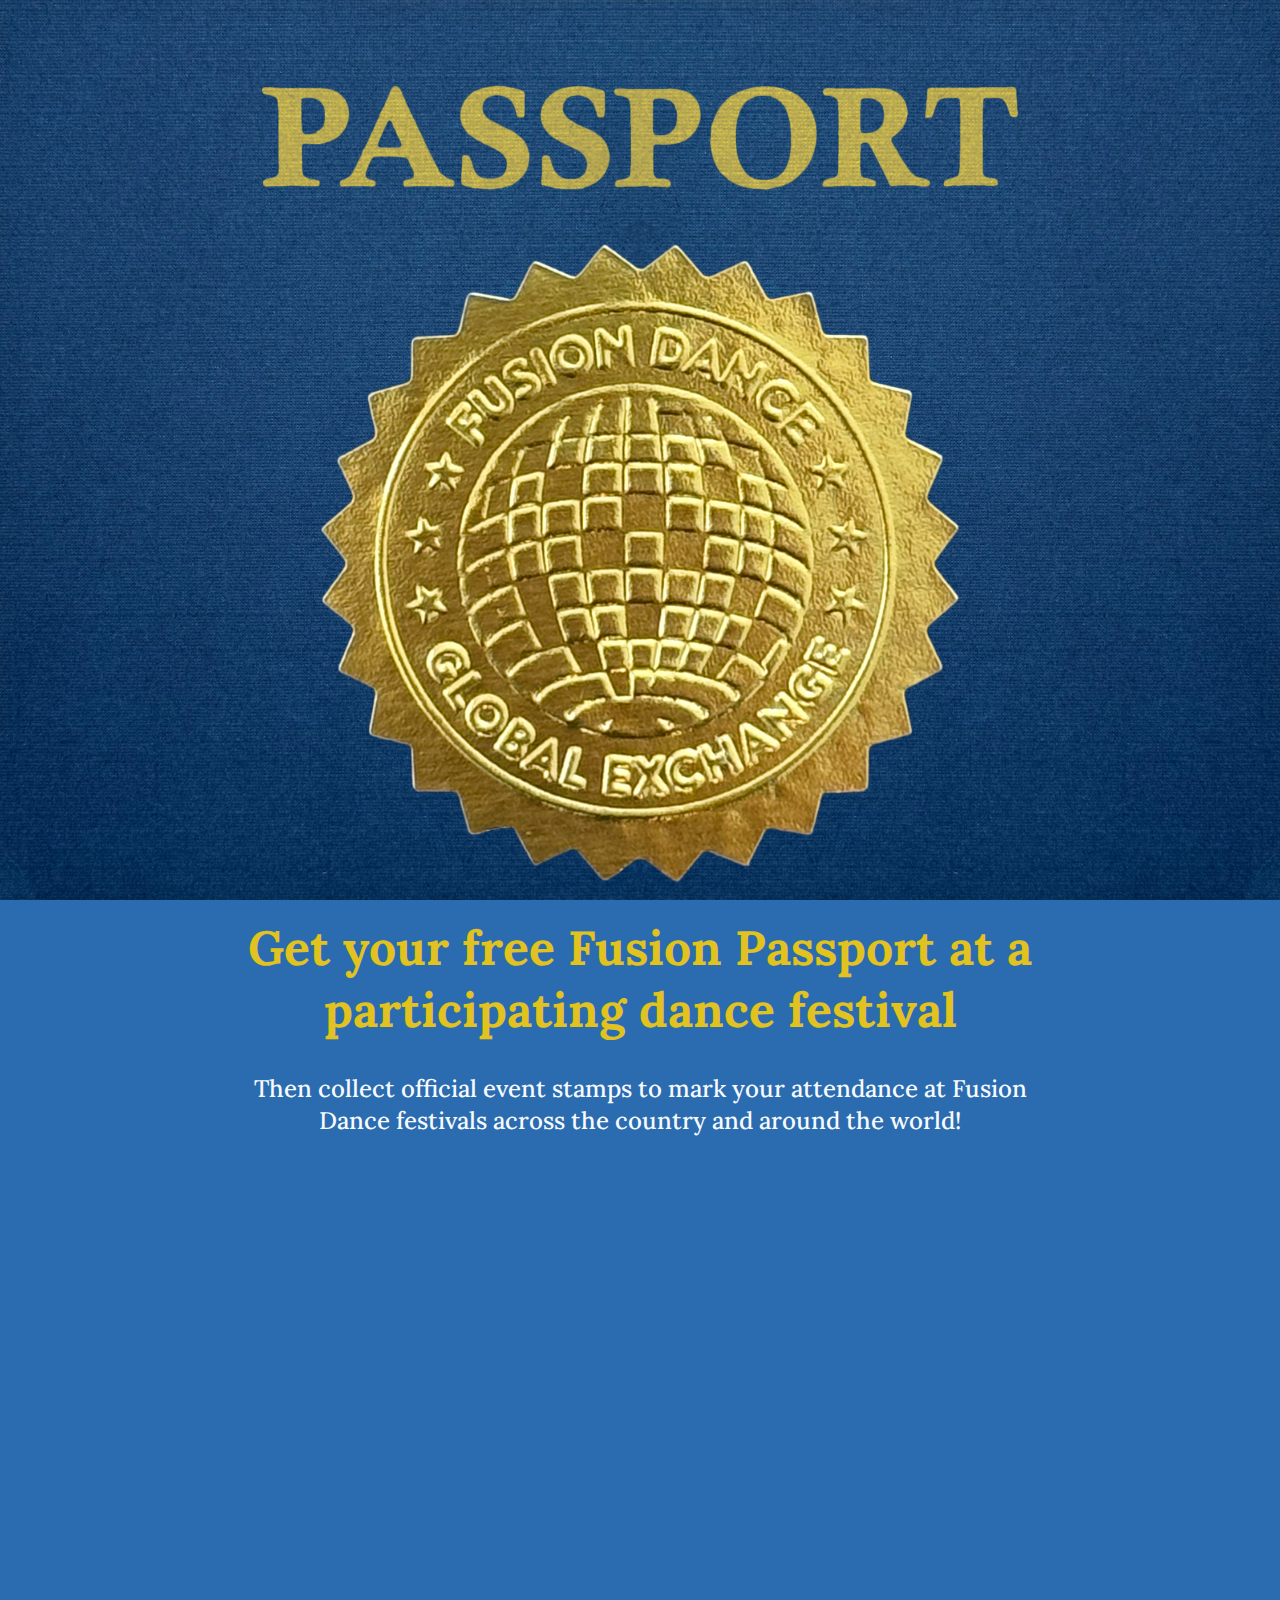
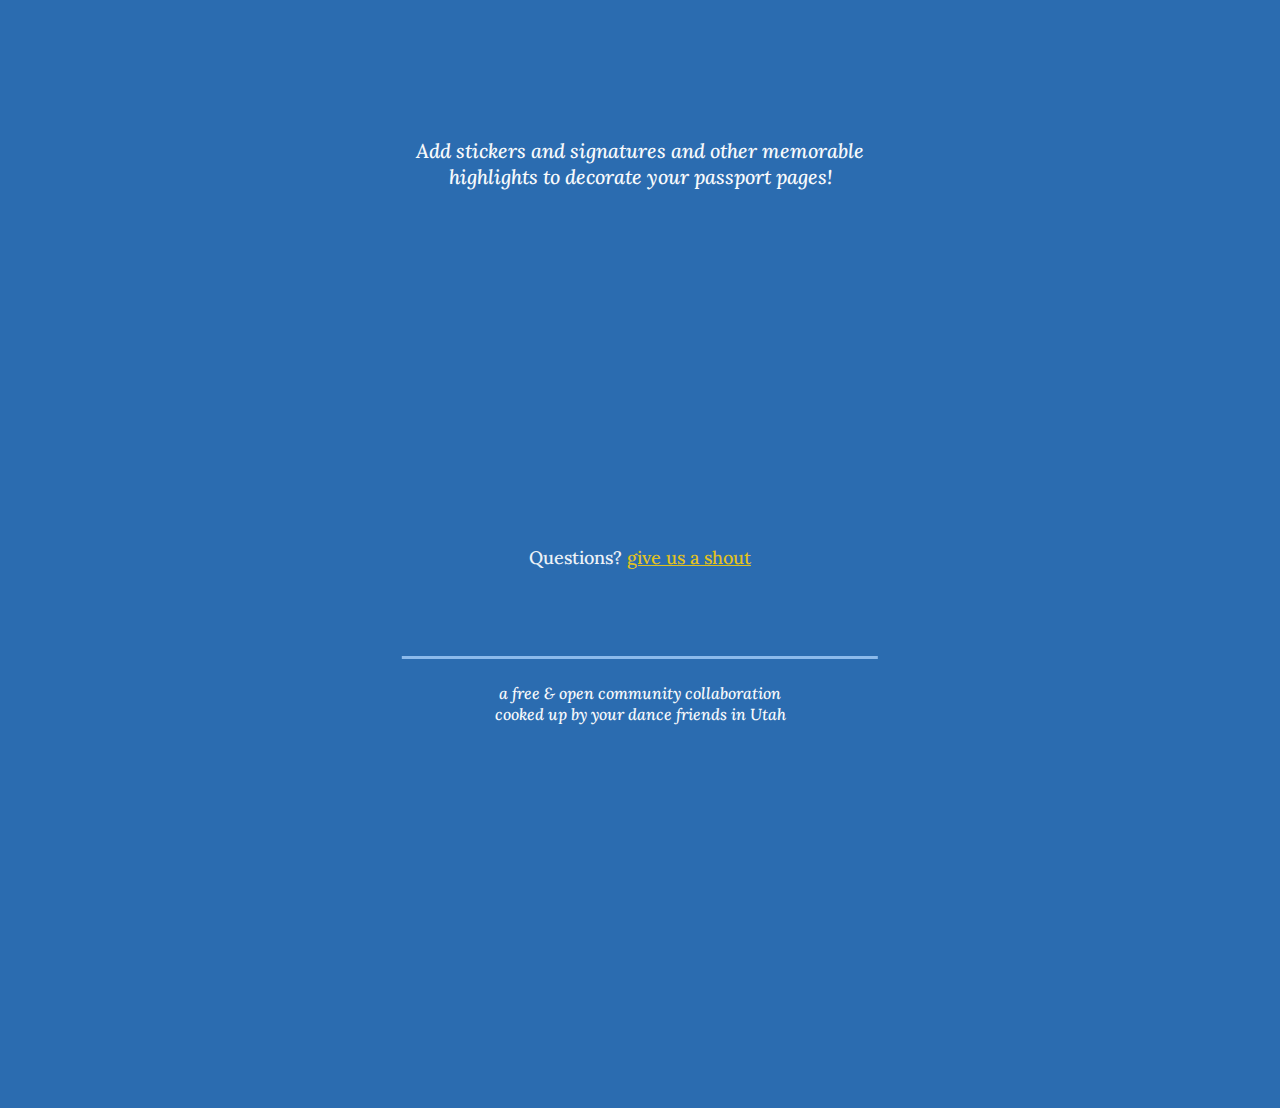
==== commit 4f1e9422: "font change & animations & google analytics" ====
--- a/index.html
+++ b/index.html
@@ -18,15 +18,16 @@
 :root :where(.wp-block-pullquote){font-size: 1.5em;line-height: 1.6;}</style>
 <link rel="stylesheet" id="kadence-global-css" href="/wp-content/themes/kadence/assets/css/global.min.css" media="all">
 <style id="kadence-global-inline-css">/* Kadence Base CSS */
-:root{--global-palette1:#e1c21f;--global-palette2:#2b6cb0;--global-palette3:#1A202C;--global-palette4:#2D3748;--global-palette5:#4A5568;--global-palette6:#7aaad9;--global-palette7:#EDF2F7;--global-palette8:#F7FAFC;--global-palette9:#ffffff;--global-palette9rgb:255, 255, 255;--global-palette-highlight:var(--global-palette1);--global-palette-highlight-alt:var(--global-palette2);--global-palette-highlight-alt2:var(--global-palette9);--global-palette-btn-bg:var(--global-palette1);--global-palette-btn-bg-hover:var(--global-palette2);--global-palette-btn:var(--global-palette9);--global-palette-btn-hover:var(--global-palette9);--global-body-font-family:Castoro, serif;--global-heading-font-family:inherit;--global-primary-nav-font-family:inherit;--global-fallback-font:sans-serif;--global-display-fallback-font:sans-serif;--global-content-width:1290px;--global-content-wide-width:calc(1290px + 230px);--global-content-narrow-width:842px;--global-content-edge-padding:1.5rem;--global-content-boxed-padding:2rem;--global-calc-content-width:calc(1290px - var(--global-content-edge-padding) - var(--global-content-edge-padding) );--wp--style--global--content-size:var(--global-calc-content-width);}.wp-site-blocks{--global-vw:calc( 100vw - ( 0.5 * var(--scrollbar-offset)));}body{background-color:var(--global-palette2);background-image:url('/wp-content/uploads/2025/03/passport-bkg.jpg');background-repeat:no-repeat;background-position:50% 0%;background-size:cover;background-attachment:fixed;}body, input, select, optgroup, textarea{font-style:normal;font-weight:normal;font-size:18px;line-height:1.3;font-family:var(--global-body-font-family);color:var(--global-palette4);}.content-bg, body.content-style-unboxed .site{background-color:var(--global-palette2);background-image:url('/wp-content/uploads/2025/03/passport-bkg.jpg');background-repeat:no-repeat;background-position:50% 0%;background-size:cover;background-attachment:fixed;}h1,h2,h3,h4,h5,h6{font-family:var(--global-heading-font-family);}h1{font-style:normal;font-weight:700;font-size:42px;line-height:1.3;color:var(--global-palette3);}h2{font-style:normal;font-weight:700;font-size:33px;line-height:1.3;color:var(--global-palette3);}h3{font-style:normal;font-weight:700;font-size:24px;line-height:1.3;color:var(--global-palette3);}h4{font-style:normal;font-weight:700;font-size:22px;line-height:1.3;color:var(--global-palette4);}h5{font-weight:700;font-size:20px;line-height:1.5;color:var(--global-palette4);}h6{font-weight:700;font-size:18px;line-height:1.5;color:var(--global-palette5);}.entry-hero .kadence-breadcrumbs{max-width:1290px;}.site-container, .site-header-row-layout-contained, .site-footer-row-layout-contained, .entry-hero-layout-contained, .comments-area, .alignfull > .wp-block-cover__inner-container, .alignwide > .wp-block-cover__inner-container{max-width:var(--global-content-width);}.content-width-narrow .content-container.site-container, .content-width-narrow .hero-container.site-container{max-width:var(--global-content-narrow-width);}@media all and (min-width: 1520px){.wp-site-blocks .content-container  .alignwide{margin-left:-115px;margin-right:-115px;width:unset;max-width:unset;}}@media all and (min-width: 1102px){.content-width-narrow .wp-site-blocks .content-container .alignwide{margin-left:-130px;margin-right:-130px;width:unset;max-width:unset;}}.content-style-boxed .wp-site-blocks .entry-content .alignwide{margin-left:calc( -1 * var( --global-content-boxed-padding ) );margin-right:calc( -1 * var( --global-content-boxed-padding ) );}.content-area{margin-top:5rem;margin-bottom:5rem;}@media all and (max-width: 1024px){.content-area{margin-top:3rem;margin-bottom:3rem;}}@media all and (max-width: 767px){.content-area{margin-top:2rem;margin-bottom:2rem;}}@media all and (max-width: 1024px){:root{--global-content-boxed-padding:2rem;}}@media all and (max-width: 767px){:root{--global-content-edge-padding:1.5rem;--global-content-boxed-padding:1.5rem;}}.entry-content-wrap{padding:2rem;}@media all and (max-width: 1024px){.entry-content-wrap{padding:2rem;}}@media all and (max-width: 767px){.entry-content-wrap{padding:1.5rem;}}.entry.single-entry{box-shadow:0px 15px 15px -10px rgba(0,0,0,0.05);}.entry.loop-entry{box-shadow:0px 15px 15px -10px rgba(0,0,0,0.05);}.loop-entry .entry-content-wrap{padding:2rem;}@media all and (max-width: 1024px){.loop-entry .entry-content-wrap{padding:2rem;}}@media all and (max-width: 767px){.loop-entry .entry-content-wrap{padding:1.5rem;}}button, .button, .wp-block-button__link, input[type="button"], input[type="reset"], input[type="submit"], .fl-button, .elementor-button-wrapper .elementor-button, .wc-block-components-checkout-place-order-button, .wc-block-cart__submit{box-shadow:0px 0px 0px -7px rgba(0,0,0,0);}button:hover, button:focus, button:active, .button:hover, .button:focus, .button:active, .wp-block-button__link:hover, .wp-block-button__link:focus, .wp-block-button__link:active, input[type="button"]:hover, input[type="button"]:focus, input[type="button"]:active, input[type="reset"]:hover, input[type="reset"]:focus, input[type="reset"]:active, input[type="submit"]:hover, input[type="submit"]:focus, input[type="submit"]:active, .elementor-button-wrapper .elementor-button:hover, .elementor-button-wrapper .elementor-button:focus, .elementor-button-wrapper .elementor-button:active, .wc-block-cart__submit:hover{box-shadow:0px 15px 25px -7px rgba(0,0,0,0.1);}.kb-button.kb-btn-global-outline.kb-btn-global-inherit{padding-top:calc(px - 2px);padding-right:calc(px - 2px);padding-bottom:calc(px - 2px);padding-left:calc(px - 2px);}#kt-scroll-up-reader, #kt-scroll-up{border-radius:0px 0px 0px 0px;color:var(--global-palette2);bottom:30px;font-size:1.2em;padding:0.4em 0.4em 0.4em 0.4em;}#kt-scroll-up-reader.scroll-up-side-right, #kt-scroll-up.scroll-up-side-right{right:30px;}#kt-scroll-up-reader.scroll-up-side-left, #kt-scroll-up.scroll-up-side-left{left:30px;}.entry-hero.page-hero-section .entry-header{min-height:200px;}</style>
+:root{--global-palette1:#e1c21f;--global-palette2:#2b6cb0;--global-palette3:#1A202C;--global-palette4:#2D3748;--global-palette5:#4A5568;--global-palette6:#7aaad9;--global-palette7:#EDF2F7;--global-palette8:#F7FAFC;--global-palette9:#ffffff;--global-palette9rgb:255, 255, 255;--global-palette-highlight:var(--global-palette1);--global-palette-highlight-alt:var(--global-palette6);--global-palette-highlight-alt2:var(--global-palette9);--global-palette-btn-bg:var(--global-palette1);--global-palette-btn-bg-hover:var(--global-palette2);--global-palette-btn:var(--global-palette9);--global-palette-btn-hover:var(--global-palette9);--global-body-font-family:Lora, serif;--global-heading-font-family:inherit;--global-primary-nav-font-family:inherit;--global-fallback-font:sans-serif;--global-display-fallback-font:sans-serif;--global-content-width:1290px;--global-content-wide-width:calc(1290px + 230px);--global-content-narrow-width:842px;--global-content-edge-padding:1.5rem;--global-content-boxed-padding:2rem;--global-calc-content-width:calc(1290px - var(--global-content-edge-padding) - var(--global-content-edge-padding) );--wp--style--global--content-size:var(--global-calc-content-width);}.wp-site-blocks{--global-vw:calc( 100vw - ( 0.5 * var(--scrollbar-offset)));}body{background-color:var(--global-palette2);background-image:url('/wp-content/uploads/2025/03/passport-bkg.jpg');background-repeat:no-repeat;background-position:50% 0%;background-size:cover;background-attachment:fixed;-webkit-font-smoothing:antialiased;-moz-osx-font-smoothing:grayscale;}body, input, select, optgroup, textarea{font-style:normal;font-weight:500;font-size:18px;line-height:1.3;font-family:var(--global-body-font-family);color:var(--global-palette4);}.content-bg, body.content-style-unboxed .site{background-color:var(--global-palette2);background-image:url('/wp-content/uploads/2025/03/passport-bkg.jpg');background-repeat:no-repeat;background-position:50% 0%;background-size:cover;background-attachment:fixed;}h1,h2,h3,h4,h5,h6{font-family:var(--global-heading-font-family);}h1{font-style:normal;font-weight:700;font-size:42px;line-height:1.3;color:var(--global-palette3);}h2{font-style:normal;font-weight:700;font-size:33px;line-height:1.3;color:var(--global-palette3);}h3{font-style:normal;font-weight:500;font-size:24px;line-height:1.3;color:var(--global-palette3);}h4{font-style:normal;font-weight:700;font-size:22px;line-height:1.3;color:var(--global-palette4);}h5{font-weight:700;font-size:20px;line-height:1.5;color:var(--global-palette4);}h6{font-weight:700;font-size:18px;line-height:1.5;color:var(--global-palette5);}.entry-hero .kadence-breadcrumbs{max-width:1290px;}.site-container, .site-header-row-layout-contained, .site-footer-row-layout-contained, .entry-hero-layout-contained, .comments-area, .alignfull > .wp-block-cover__inner-container, .alignwide > .wp-block-cover__inner-container{max-width:var(--global-content-width);}.content-width-narrow .content-container.site-container, .content-width-narrow .hero-container.site-container{max-width:var(--global-content-narrow-width);}@media all and (min-width: 1520px){.wp-site-blocks .content-container  .alignwide{margin-left:-115px;margin-right:-115px;width:unset;max-width:unset;}}@media all and (min-width: 1102px){.content-width-narrow .wp-site-blocks .content-container .alignwide{margin-left:-130px;margin-right:-130px;width:unset;max-width:unset;}}.content-style-boxed .wp-site-blocks .entry-content .alignwide{margin-left:calc( -1 * var( --global-content-boxed-padding ) );margin-right:calc( -1 * var( --global-content-boxed-padding ) );}.content-area{margin-top:5rem;margin-bottom:5rem;}@media all and (max-width: 1024px){.content-area{margin-top:3rem;margin-bottom:3rem;}}@media all and (max-width: 767px){.content-area{margin-top:2rem;margin-bottom:2rem;}}@media all and (max-width: 1024px){:root{--global-content-boxed-padding:2rem;}}@media all and (max-width: 767px){:root{--global-content-edge-padding:1.5rem;--global-content-boxed-padding:1.5rem;}}.entry-content-wrap{padding:2rem;}@media all and (max-width: 1024px){.entry-content-wrap{padding:2rem;}}@media all and (max-width: 767px){.entry-content-wrap{padding:1.5rem;}}.entry.single-entry{box-shadow:0px 15px 15px -10px rgba(0,0,0,0.05);}.entry.loop-entry{box-shadow:0px 15px 15px -10px rgba(0,0,0,0.05);}.loop-entry .entry-content-wrap{padding:2rem;}@media all and (max-width: 1024px){.loop-entry .entry-content-wrap{padding:2rem;}}@media all and (max-width: 767px){.loop-entry .entry-content-wrap{padding:1.5rem;}}button, .button, .wp-block-button__link, input[type="button"], input[type="reset"], input[type="submit"], .fl-button, .elementor-button-wrapper .elementor-button, .wc-block-components-checkout-place-order-button, .wc-block-cart__submit{box-shadow:0px 0px 0px -7px rgba(0,0,0,0);}button:hover, button:focus, button:active, .button:hover, .button:focus, .button:active, .wp-block-button__link:hover, .wp-block-button__link:focus, .wp-block-button__link:active, input[type="button"]:hover, input[type="button"]:focus, input[type="button"]:active, input[type="reset"]:hover, input[type="reset"]:focus, input[type="reset"]:active, input[type="submit"]:hover, input[type="submit"]:focus, input[type="submit"]:active, .elementor-button-wrapper .elementor-button:hover, .elementor-button-wrapper .elementor-button:focus, .elementor-button-wrapper .elementor-button:active, .wc-block-cart__submit:hover{box-shadow:0px 15px 25px -7px rgba(0,0,0,0.1);}.kb-button.kb-btn-global-outline.kb-btn-global-inherit{padding-top:calc(px - 2px);padding-right:calc(px - 2px);padding-bottom:calc(px - 2px);padding-left:calc(px - 2px);}#kt-scroll-up-reader, #kt-scroll-up{border-radius:0px 0px 0px 0px;color:var(--global-palette2);bottom:30px;font-size:1.2em;padding:0.4em 0.4em 0.4em 0.4em;}#kt-scroll-up-reader.scroll-up-side-right, #kt-scroll-up.scroll-up-side-right{right:30px;}#kt-scroll-up-reader.scroll-up-side-left, #kt-scroll-up.scroll-up-side-left{left:30px;}.entry-hero.page-hero-section .entry-header{min-height:200px;}</style>
 <link rel="stylesheet" id="kadence-content-css" href="/wp-content/themes/kadence/assets/css/content.min.css" media="all">
 <link rel="stylesheet" id="kadence-blocks-column-css" href="/wp-content/plugins/kadence-blocks/dist/style-blocks-column.css" media="all">
 <link rel="stylesheet" id="kadence-blocks-image-css" href="/wp-content/plugins/kadence-blocks/dist/style-blocks-image.css" media="all">
 <style id="kadence-blocks-advancedheading-inline-css">.wp-block-kadence-advancedheading mark{background:transparent;border-style:solid;border-width:0}.wp-block-kadence-advancedheading mark.kt-highlight{color:#f76a0c;}.kb-adv-heading-icon{display: inline-flex;justify-content: center;align-items: center;} .is-layout-constrained > .kb-advanced-heading-link {display: block;}.single-content .kadence-advanced-heading-wrapper h1, .single-content .kadence-advanced-heading-wrapper h2, .single-content .kadence-advanced-heading-wrapper h3, .single-content .kadence-advanced-heading-wrapper h4, .single-content .kadence-advanced-heading-wrapper h5, .single-content .kadence-advanced-heading-wrapper h6 {margin: 1.5em 0 .5em;}.single-content .kadence-advanced-heading-wrapper+* { margin-top:0;}</style>
 <link rel="stylesheet" id="kadence-blocks-rowlayout-css" href="/wp-content/plugins/kadence-blocks/dist/style-blocks-rowlayout.css" media="all">
 <link rel="stylesheet" id="kadence-blocks-spacer-css" href="/wp-content/plugins/kadence-blocks/dist/style-blocks-spacer.css" media="all">
+<link rel="stylesheet" id="kadence-blocks-pro-aos-css" href="/wp-content/plugins/kadence-blocks-pro/includes/assets/css/aos.min.css" media="all">
 <style id="kadence-blocks-global-variables-inline-css">:root {--global-kb-font-size-sm:clamp(0.8rem, 0.73rem + 0.217vw, 0.9rem);--global-kb-font-size-md:clamp(1.1rem, 0.995rem + 0.326vw, 1.25rem);--global-kb-font-size-lg:clamp(1.75rem, 1.576rem + 0.543vw, 2rem);--global-kb-font-size-xl:clamp(2.25rem, 1.728rem + 1.63vw, 3rem);--global-kb-font-size-xxl:clamp(2.5rem, 1.456rem + 3.26vw, 4rem);--global-kb-font-size-xxxl:clamp(2.75rem, 0.489rem + 7.065vw, 6rem);}</style>
-<style id="kadence_blocks_css-inline-css">.kadence-column10_dd3a6d-ae > .kt-inside-inner-col{display:flex;}.kadence-column10_dd3a6d-ae > .kt-inside-inner-col{column-gap:var(--global-kb-gap-sm, 1rem);}.kadence-column10_dd3a6d-ae > .kt-inside-inner-col{flex-direction:column;justify-content:flex-start;align-items:center;}.kadence-column10_dd3a6d-ae > .kt-inside-inner-col > .kb-image-is-ratio-size{align-self:stretch;}.kadence-column10_dd3a6d-ae > .kt-inside-inner-col > .wp-block-kadence-advancedgallery{align-self:stretch;}.kadence-column10_dd3a6d-ae > .kt-inside-inner-col > .aligncenter{width:100%;}.kt-row-column-wrap > .kadence-column10_dd3a6d-ae{align-self:flex-start;}.kt-inner-column-height-full:not(.kt-has-1-columns) > .wp-block-kadence-column.kadence-column10_dd3a6d-ae{align-self:auto;}.kt-inner-column-height-full:not(.kt-has-1-columns) > .wp-block-kadence-column.kadence-column10_dd3a6d-ae > .kt-inside-inner-col{flex-direction:column;justify-content:flex-start;}.kadence-column10_dd3a6d-ae, .kt-inside-inner-col > .kadence-column10_dd3a6d-ae:not(.specificity){margin-top:var(--global-kb-spacing-xl, 4rem);}@media all and (max-width: 1024px){.kt-row-column-wrap > .kadence-column10_dd3a6d-ae{align-self:flex-start;}}@media all and (max-width: 1024px){.kt-inner-column-height-full:not(.kt-has-1-columns) > .wp-block-kadence-column.kadence-column10_dd3a6d-ae{align-self:auto;}}@media all and (max-width: 1024px){.kt-inner-column-height-full:not(.kt-has-1-columns) > .wp-block-kadence-column.kadence-column10_dd3a6d-ae > .kt-inside-inner-col{flex-direction:column;justify-content:flex-start;}}@media all and (max-width: 1024px){.kadence-column10_dd3a6d-ae > .kt-inside-inner-col{flex-direction:column;align-items:center;}}@media all and (max-width: 767px){.kt-row-column-wrap > .kadence-column10_dd3a6d-ae{align-self:flex-start;}.kt-inner-column-height-full:not(.kt-has-1-columns) > .wp-block-kadence-column.kadence-column10_dd3a6d-ae{align-self:auto;}.kt-inner-column-height-full:not(.kt-has-1-columns) > .wp-block-kadence-column.kadence-column10_dd3a6d-ae > .kt-inside-inner-col{flex-direction:column;justify-content:flex-start;}.kadence-column10_dd3a6d-ae > .kt-inside-inner-col{flex-direction:column;align-items:center;}}.wp-block-kadence-image.kb-image10_6b780b-8c:not(.kb-specificity-added):not(.kb-extra-specificity-added){margin-bottom:var(--global-kb-spacing-lg, 3rem);}.kb-image10_6b780b-8c.kb-image-is-ratio-size, .kb-image10_6b780b-8c .kb-image-is-ratio-size{max-width:768px;width:100%;}.wp-block-kadence-column > .kt-inside-inner-col > .kb-image10_6b780b-8c.kb-image-is-ratio-size, .wp-block-kadence-column > .kt-inside-inner-col > .kb-image10_6b780b-8c .kb-image-is-ratio-size{align-self:unset;}.kb-image10_6b780b-8c{max-width:768px;}.image-is-svg.kb-image10_6b780b-8c{-webkit-flex:0 1 100%;flex:0 1 100%;}.image-is-svg.kb-image10_6b780b-8c img{width:100%;}.kb-image10_6b780b-8c .kb-image-has-overlay:after{opacity:0.3;}.kb-image10_4054c4-ba.kb-image-is-ratio-size, .kb-image10_4054c4-ba .kb-image-is-ratio-size{max-width:640px;width:100%;}.wp-block-kadence-column > .kt-inside-inner-col > .kb-image10_4054c4-ba.kb-image-is-ratio-size, .wp-block-kadence-column > .kt-inside-inner-col > .kb-image10_4054c4-ba .kb-image-is-ratio-size{align-self:unset;}.kb-image10_4054c4-ba{max-width:640px;}.image-is-svg.kb-image10_4054c4-ba{-webkit-flex:0 1 100%;flex:0 1 100%;}.image-is-svg.kb-image10_4054c4-ba img{width:100%;}.kb-image10_4054c4-ba .kb-image-has-overlay:after{opacity:0.3;}.wp-block-kadence-advancedheading.kt-adv-heading10_9e7b85-6f, .wp-block-kadence-advancedheading.kt-adv-heading10_9e7b85-6f[data-kb-block="kb-adv-heading10_9e7b85-6f"]{margin-top:var(--global-kb-spacing-xs, 1rem);margin-bottom:var(--global-kb-spacing-md, 2rem);text-align:center;font-size:var(--global-kb-font-size-xl, 3rem);}.wp-block-kadence-advancedheading.kt-adv-heading10_9e7b85-6f mark.kt-highlight, .wp-block-kadence-advancedheading.kt-adv-heading10_9e7b85-6f[data-kb-block="kb-adv-heading10_9e7b85-6f"] mark.kt-highlight{-webkit-box-decoration-break:clone;box-decoration-break:clone;}@media all and (max-width: 767px){.wp-block-kadence-advancedheading.kt-adv-heading10_9e7b85-6f, .wp-block-kadence-advancedheading.kt-adv-heading10_9e7b85-6f[data-kb-block="kb-adv-heading10_9e7b85-6f"]{font-size:var(--global-kb-font-size-xl, 3rem);line-height:1.3;}}.wp-block-kadence-advancedheading.kt-adv-heading10_6e39a0-cc, .wp-block-kadence-advancedheading.kt-adv-heading10_6e39a0-cc[data-kb-block="kb-adv-heading10_6e39a0-cc"]{text-align:center;}.wp-block-kadence-advancedheading.kt-adv-heading10_6e39a0-cc mark.kt-highlight, .wp-block-kadence-advancedheading.kt-adv-heading10_6e39a0-cc[data-kb-block="kb-adv-heading10_6e39a0-cc"] mark.kt-highlight{-webkit-box-decoration-break:clone;box-decoration-break:clone;}@media all and (max-width: 767px){.wp-block-kadence-advancedheading.kt-adv-heading10_6e39a0-cc, .wp-block-kadence-advancedheading.kt-adv-heading10_6e39a0-cc[data-kb-block="kb-adv-heading10_6e39a0-cc"]{line-height:1.3;}}.kb-row-layout-id10_87f2d4-f8 > .kt-row-column-wrap{padding-top:var( --global-kb-row-default-top, var(--global-kb-spacing-sm, 1.5rem) );padding-bottom:var( --global-kb-row-default-bottom, var(--global-kb-spacing-sm, 1.5rem) );}.kb-row-layout-id10_87f2d4-f8 > .kt-row-column-wrap > div:not(.added-for-specificity){grid-column:initial;}.kb-row-layout-id10_87f2d4-f8 > .kt-row-column-wrap{grid-template-columns:repeat(3, minmax(0, 1fr));}.kb-row-layout-id10_87f2d4-f8 .kt-row-layout-top-sep{height:100px;}@media all and (max-width: 767px){.kb-row-layout-id10_87f2d4-f8 > .kt-row-column-wrap{column-gap:var(--global-kb-gap-sm, 1rem);row-gap:var(--global-kb-gap-sm, 1rem);grid-template-columns:repeat(3, minmax(0, 1fr));}.kb-row-layout-id10_87f2d4-f8 > .kt-row-column-wrap > div:not(.added-for-specificity){grid-column:initial;}}.kadence-column10_db36eb-92 > .kt-inside-inner-col{column-gap:var(--global-kb-gap-sm, 1rem);}.kadence-column10_db36eb-92 > .kt-inside-inner-col{flex-direction:column;}.kadence-column10_db36eb-92 > .kt-inside-inner-col > .aligncenter{width:100%;}@media all and (max-width: 1024px){.kadence-column10_db36eb-92 > .kt-inside-inner-col{flex-direction:column;}}@media all and (max-width: 767px){.kadence-column10_db36eb-92 > .kt-inside-inner-col{flex-direction:column;}}.kb-image10_3de9e7-91 .kb-image-has-overlay:after{opacity:0.3;border-top-left-radius:30px;border-top-right-radius:30px;border-bottom-right-radius:30px;border-bottom-left-radius:30px;}.kb-image10_3de9e7-91 img.kb-img, .kb-image10_3de9e7-91 .kb-img img{border-top:6px solid var(--global-palette6, #718096);border-right:6px solid var(--global-palette6, #718096);border-bottom:6px solid var(--global-palette6, #718096);border-left:6px solid var(--global-palette6, #718096);border-top-left-radius:30px;border-top-right-radius:30px;border-bottom-right-radius:30px;border-bottom-left-radius:30px;}@media all and (max-width: 1024px){.kb-image10_3de9e7-91 img.kb-img, .kb-image10_3de9e7-91 .kb-img img{border-top:6px solid var(--global-palette6, #718096);border-right:6px solid var(--global-palette6, #718096);border-bottom:6px solid var(--global-palette6, #718096);border-left:6px solid var(--global-palette6, #718096);}}@media all and (max-width: 767px){.kb-image10_3de9e7-91 .kb-image-has-overlay:after{border-top-left-radius:18px;border-top-right-radius:18px;border-bottom-right-radius:18px;border-bottom-left-radius:18px;}.kb-image10_3de9e7-91 img.kb-img, .kb-image10_3de9e7-91 .kb-img img{border-top:4px solid var(--global-palette6, #718096);border-right:4px solid var(--global-palette6, #718096);border-bottom:4px solid var(--global-palette6, #718096);border-left:4px solid var(--global-palette6, #718096);border-top-left-radius:18px;border-top-right-radius:18px;border-bottom-right-radius:18px;border-bottom-left-radius:18px;}}.kadence-column10_a5d62c-ea > .kt-inside-inner-col{column-gap:var(--global-kb-gap-sm, 1rem);}.kadence-column10_a5d62c-ea > .kt-inside-inner-col{flex-direction:column;}.kadence-column10_a5d62c-ea > .kt-inside-inner-col > .aligncenter{width:100%;}@media all and (max-width: 1024px){.kadence-column10_a5d62c-ea > .kt-inside-inner-col{flex-direction:column;}}@media all and (max-width: 767px){.kadence-column10_a5d62c-ea > .kt-inside-inner-col{flex-direction:column;}}.kb-image10_20e1a8-33 .kb-image-has-overlay:after{opacity:0.3;border-top-left-radius:30px;border-top-right-radius:30px;border-bottom-right-radius:30px;border-bottom-left-radius:30px;}.kb-image10_20e1a8-33 img.kb-img, .kb-image10_20e1a8-33 .kb-img img{border-top:6px solid var(--global-palette6, #718096);border-right:6px solid var(--global-palette6, #718096);border-bottom:6px solid var(--global-palette6, #718096);border-left:6px solid var(--global-palette6, #718096);border-top-left-radius:30px;border-top-right-radius:30px;border-bottom-right-radius:30px;border-bottom-left-radius:30px;}@media all and (max-width: 1024px){.kb-image10_20e1a8-33 img.kb-img, .kb-image10_20e1a8-33 .kb-img img{border-top:6px solid var(--global-palette6, #718096);border-right:6px solid var(--global-palette6, #718096);border-bottom:6px solid var(--global-palette6, #718096);border-left:6px solid var(--global-palette6, #718096);}}@media all and (max-width: 767px){.kb-image10_20e1a8-33 .kb-image-has-overlay:after{border-top-left-radius:18px;border-top-right-radius:18px;border-bottom-right-radius:18px;border-bottom-left-radius:18px;}.kb-image10_20e1a8-33 img.kb-img, .kb-image10_20e1a8-33 .kb-img img{border-top:4px solid var(--global-palette6, #718096);border-right:4px solid var(--global-palette6, #718096);border-bottom:4px solid var(--global-palette6, #718096);border-left:4px solid var(--global-palette6, #718096);border-top-left-radius:18px;border-top-right-radius:18px;border-bottom-right-radius:18px;border-bottom-left-radius:18px;}}.kadence-column10_5d26ff-6c > .kt-inside-inner-col{column-gap:var(--global-kb-gap-sm, 1rem);}.kadence-column10_5d26ff-6c > .kt-inside-inner-col{flex-direction:column;}.kadence-column10_5d26ff-6c > .kt-inside-inner-col > .aligncenter{width:100%;}@media all and (max-width: 1024px){.kadence-column10_5d26ff-6c > .kt-inside-inner-col{flex-direction:column;}}@media all and (max-width: 767px){.kadence-column10_5d26ff-6c > .kt-inside-inner-col{flex-direction:column;}}.kb-image10_f968f2-a3 .kb-image-has-overlay:after{opacity:0.3;border-top-left-radius:30px;border-top-right-radius:30px;border-bottom-right-radius:30px;border-bottom-left-radius:30px;}.kb-image10_f968f2-a3 img.kb-img, .kb-image10_f968f2-a3 .kb-img img{border-top:6px solid var(--global-palette6, #718096);border-right:6px solid var(--global-palette6, #718096);border-bottom:6px solid var(--global-palette6, #718096);border-left:6px solid var(--global-palette6, #718096);border-top-left-radius:30px;border-top-right-radius:30px;border-bottom-right-radius:30px;border-bottom-left-radius:30px;}@media all and (max-width: 1024px){.kb-image10_f968f2-a3 img.kb-img, .kb-image10_f968f2-a3 .kb-img img{border-top:6px solid var(--global-palette6, #718096);border-right:6px solid var(--global-palette6, #718096);border-bottom:6px solid var(--global-palette6, #718096);border-left:6px solid var(--global-palette6, #718096);}}@media all and (max-width: 767px){.kb-image10_f968f2-a3 .kb-image-has-overlay:after{border-top-left-radius:18px;border-top-right-radius:18px;border-bottom-right-radius:18px;border-bottom-left-radius:18px;}.kb-image10_f968f2-a3 img.kb-img, .kb-image10_f968f2-a3 .kb-img img{border-top:4px solid var(--global-palette6, #718096);border-right:4px solid var(--global-palette6, #718096);border-bottom:4px solid var(--global-palette6, #718096);border-left:4px solid var(--global-palette6, #718096);border-top-left-radius:18px;border-top-right-radius:18px;border-bottom-right-radius:18px;border-bottom-left-radius:18px;}}.kadence-column10_573464-b0 > .kt-inside-inner-col{column-gap:var(--global-kb-gap-sm, 1rem);}.kadence-column10_573464-b0 > .kt-inside-inner-col{flex-direction:column;}.kadence-column10_573464-b0 > .kt-inside-inner-col > .aligncenter{width:100%;}@media all and (max-width: 1024px){.kadence-column10_573464-b0 > .kt-inside-inner-col{flex-direction:column;}}@media all and (max-width: 767px){.kadence-column10_573464-b0 > .kt-inside-inner-col{flex-direction:column;}}.kb-image10_5cdd83-3c .kb-image-has-overlay:after{opacity:0.3;border-top-left-radius:30px;border-top-right-radius:30px;border-bottom-right-radius:30px;border-bottom-left-radius:30px;}.kb-image10_5cdd83-3c img.kb-img, .kb-image10_5cdd83-3c .kb-img img{border-top:6px solid var(--global-palette6, #718096);border-right:6px solid var(--global-palette6, #718096);border-bottom:6px solid var(--global-palette6, #718096);border-left:6px solid var(--global-palette6, #718096);border-top-left-radius:30px;border-top-right-radius:30px;border-bottom-right-radius:30px;border-bottom-left-radius:30px;}@media all and (max-width: 1024px){.kb-image10_5cdd83-3c img.kb-img, .kb-image10_5cdd83-3c .kb-img img{border-top:6px solid var(--global-palette6, #718096);border-right:6px solid var(--global-palette6, #718096);border-bottom:6px solid var(--global-palette6, #718096);border-left:6px solid var(--global-palette6, #718096);}}@media all and (max-width: 767px){.kb-image10_5cdd83-3c .kb-image-has-overlay:after{border-top-left-radius:18px;border-top-right-radius:18px;border-bottom-right-radius:18px;border-bottom-left-radius:18px;}.kb-image10_5cdd83-3c img.kb-img, .kb-image10_5cdd83-3c .kb-img img{border-top:4px solid var(--global-palette6, #718096);border-right:4px solid var(--global-palette6, #718096);border-bottom:4px solid var(--global-palette6, #718096);border-left:4px solid var(--global-palette6, #718096);border-top-left-radius:18px;border-top-right-radius:18px;border-bottom-right-radius:18px;border-bottom-left-radius:18px;}}.kadence-column10_8bd087-55 > .kt-inside-inner-col{column-gap:var(--global-kb-gap-sm, 1rem);}.kadence-column10_8bd087-55 > .kt-inside-inner-col{flex-direction:column;}.kadence-column10_8bd087-55 > .kt-inside-inner-col > .aligncenter{width:100%;}@media all and (max-width: 1024px){.kadence-column10_8bd087-55 > .kt-inside-inner-col{flex-direction:column;}}@media all and (max-width: 767px){.kadence-column10_8bd087-55 > .kt-inside-inner-col{flex-direction:column;}}.kb-image10_1405f9-52 .kb-image-has-overlay:after{opacity:0.3;border-top-left-radius:30px;border-top-right-radius:30px;border-bottom-right-radius:30px;border-bottom-left-radius:30px;}.kb-image10_1405f9-52 img.kb-img, .kb-image10_1405f9-52 .kb-img img{border-top:6px solid var(--global-palette6, #718096);border-right:6px solid var(--global-palette6, #718096);border-bottom:6px solid var(--global-palette6, #718096);border-left:6px solid var(--global-palette6, #718096);border-top-left-radius:30px;border-top-right-radius:30px;border-bottom-right-radius:30px;border-bottom-left-radius:30px;}@media all and (max-width: 1024px){.kb-image10_1405f9-52 img.kb-img, .kb-image10_1405f9-52 .kb-img img{border-top:6px solid var(--global-palette6, #718096);border-right:6px solid var(--global-palette6, #718096);border-bottom:6px solid var(--global-palette6, #718096);border-left:6px solid var(--global-palette6, #718096);}}@media all and (max-width: 767px){.kb-image10_1405f9-52 .kb-image-has-overlay:after{border-top-left-radius:18px;border-top-right-radius:18px;border-bottom-right-radius:18px;border-bottom-left-radius:18px;}.kb-image10_1405f9-52 img.kb-img, .kb-image10_1405f9-52 .kb-img img{border-top:4px solid var(--global-palette6, #718096);border-right:4px solid var(--global-palette6, #718096);border-bottom:4px solid var(--global-palette6, #718096);border-left:4px solid var(--global-palette6, #718096);border-top-left-radius:18px;border-top-right-radius:18px;border-bottom-right-radius:18px;border-bottom-left-radius:18px;}}.wp-block-kadence-advancedheading.kt-adv-heading10_3f3c50-f3, .wp-block-kadence-advancedheading.kt-adv-heading10_3f3c50-f3[data-kb-block="kb-adv-heading10_3f3c50-f3"]{max-width:499px;margin-right:auto;margin-left:auto;margin-top:var(--global-kb-spacing-sm, 1.5rem);text-align:center;font-size:var(--global-kb-font-size-md, 1.25rem);}.wp-block-kadence-advancedheading.kt-adv-heading10_3f3c50-f3 mark.kt-highlight, .wp-block-kadence-advancedheading.kt-adv-heading10_3f3c50-f3[data-kb-block="kb-adv-heading10_3f3c50-f3"] mark.kt-highlight{-webkit-box-decoration-break:clone;box-decoration-break:clone;}@media all and (max-width: 767px){.wp-block-kadence-advancedheading.kt-adv-heading10_3f3c50-f3, .wp-block-kadence-advancedheading.kt-adv-heading10_3f3c50-f3[data-kb-block="kb-adv-heading10_3f3c50-f3"]{line-height:1.3;}}.wp-block-kadence-image.kb-image10_58cf41-31:not(.kb-specificity-added):not(.kb-extra-specificity-added){margin-bottom:var(--global-kb-spacing-sm, 1.5rem);}.kb-image10_58cf41-31 .kb-image-has-overlay:after{opacity:0.3;border-top-left-radius:30px;border-top-right-radius:30px;border-bottom-right-radius:30px;border-bottom-left-radius:30px;}.kb-image10_58cf41-31 img.kb-img, .kb-image10_58cf41-31 .kb-img img{border-top:4px solid var(--global-palette7, #EDF2F7);border-right:4px solid var(--global-palette7, #EDF2F7);border-bottom:4px solid var(--global-palette7, #EDF2F7);border-left:4px solid var(--global-palette7, #EDF2F7);border-top-left-radius:30px;border-top-right-radius:30px;border-bottom-right-radius:30px;border-bottom-left-radius:30px;}@media all and (max-width: 1024px){.kb-image10_58cf41-31 img.kb-img, .kb-image10_58cf41-31 .kb-img img{border-top:4px solid var(--global-palette7, #EDF2F7);border-right:4px solid var(--global-palette7, #EDF2F7);border-bottom:4px solid var(--global-palette7, #EDF2F7);border-left:4px solid var(--global-palette7, #EDF2F7);}}@media all and (max-width: 767px){.kb-image10_58cf41-31 img.kb-img, .kb-image10_58cf41-31 .kb-img img{border-top:4px solid var(--global-palette7, #EDF2F7);border-right:4px solid var(--global-palette7, #EDF2F7);border-bottom:4px solid var(--global-palette7, #EDF2F7);border-left:4px solid var(--global-palette7, #EDF2F7);}}.kadence-column10_330fbc-e7 > .kt-inside-inner-col{display:flex;}.kadence-column10_330fbc-e7 > .kt-inside-inner-col{column-gap:var(--global-kb-gap-sm, 1rem);}.kadence-column10_330fbc-e7 > .kt-inside-inner-col{flex-direction:column;align-items:center;}.kadence-column10_330fbc-e7 > .kt-inside-inner-col > .kb-image-is-ratio-size{align-self:stretch;}.kadence-column10_330fbc-e7 > .kt-inside-inner-col > .wp-block-kadence-advancedgallery{align-self:stretch;}.kadence-column10_330fbc-e7 > .kt-inside-inner-col > .aligncenter{width:100%;}.kadence-column10_330fbc-e7, .kt-inside-inner-col > .kadence-column10_330fbc-e7:not(.specificity){margin-top:var(--global-kb-spacing-xl, 4rem);}@media all and (max-width: 1024px){.kadence-column10_330fbc-e7 > .kt-inside-inner-col{flex-direction:column;align-items:center;}}@media all and (max-width: 767px){.kadence-column10_330fbc-e7 > .kt-inside-inner-col{flex-direction:column;align-items:center;}}.wp-block-kadence-spacer.kt-block-spacer-10_9e7719-fd .kt-block-spacer{height:50px;}.wp-block-kadence-spacer.kt-block-spacer-10_9e7719-fd .kt-divider{border-top-width:3px;height:1px;border-top-color:#8cbaeb;width:60%;}.wp-block-kadence-advancedheading.kt-adv-heading10_b647e9-c4, .wp-block-kadence-advancedheading.kt-adv-heading10_b647e9-c4[data-kb-block="kb-adv-heading10_b647e9-c4"]{text-align:center;font-size:var(--global-kb-font-size-sm, 0.9rem);}.wp-block-kadence-advancedheading.kt-adv-heading10_b647e9-c4 mark.kt-highlight, .wp-block-kadence-advancedheading.kt-adv-heading10_b647e9-c4[data-kb-block="kb-adv-heading10_b647e9-c4"] mark.kt-highlight{-webkit-box-decoration-break:clone;box-decoration-break:clone;}@media all and (max-width: 767px){.wp-block-kadence-advancedheading.kt-adv-heading10_b647e9-c4, .wp-block-kadence-advancedheading.kt-adv-heading10_b647e9-c4[data-kb-block="kb-adv-heading10_b647e9-c4"]{line-height:1.3;}}.kb-image10_d426d3-15.kb-image-is-ratio-size, .kb-image10_d426d3-15 .kb-image-is-ratio-size{max-width:150px;width:100%;}.wp-block-kadence-column > .kt-inside-inner-col > .kb-image10_d426d3-15.kb-image-is-ratio-size, .wp-block-kadence-column > .kt-inside-inner-col > .kb-image10_d426d3-15 .kb-image-is-ratio-size{align-self:unset;}.kb-image10_d426d3-15{max-width:150px;}.image-is-svg.kb-image10_d426d3-15{-webkit-flex:0 1 100%;flex:0 1 100%;}.image-is-svg.kb-image10_d426d3-15 img{width:100%;}.kb-image10_d426d3-15 .kb-image-has-overlay:after{opacity:0.3;mix-blend-mode:normal;}.kb-image10_720a74-75 .kb-image-has-overlay:after{opacity:0.3;}</style>
+<style id="kadence_blocks_css-inline-css">.kadence-column10_dd3a6d-ae > .kt-inside-inner-col{display:flex;}.kadence-column10_dd3a6d-ae > .kt-inside-inner-col{column-gap:var(--global-kb-gap-sm, 1rem);}.kadence-column10_dd3a6d-ae > .kt-inside-inner-col{flex-direction:column;justify-content:flex-start;align-items:center;}.kadence-column10_dd3a6d-ae > .kt-inside-inner-col > .kb-image-is-ratio-size{align-self:stretch;}.kadence-column10_dd3a6d-ae > .kt-inside-inner-col > .wp-block-kadence-advancedgallery{align-self:stretch;}.kadence-column10_dd3a6d-ae > .kt-inside-inner-col > .aligncenter{width:100%;}.kt-row-column-wrap > .kadence-column10_dd3a6d-ae{align-self:flex-start;}.kt-inner-column-height-full:not(.kt-has-1-columns) > .wp-block-kadence-column.kadence-column10_dd3a6d-ae{align-self:auto;}.kt-inner-column-height-full:not(.kt-has-1-columns) > .wp-block-kadence-column.kadence-column10_dd3a6d-ae > .kt-inside-inner-col{flex-direction:column;justify-content:flex-start;}.kadence-column10_dd3a6d-ae, .kt-inside-inner-col > .kadence-column10_dd3a6d-ae:not(.specificity){margin-top:var(--global-kb-spacing-xl, 4rem);}@media all and (max-width: 1024px){.kt-row-column-wrap > .kadence-column10_dd3a6d-ae{align-self:flex-start;}}@media all and (max-width: 1024px){.kt-inner-column-height-full:not(.kt-has-1-columns) > .wp-block-kadence-column.kadence-column10_dd3a6d-ae{align-self:auto;}}@media all and (max-width: 1024px){.kt-inner-column-height-full:not(.kt-has-1-columns) > .wp-block-kadence-column.kadence-column10_dd3a6d-ae > .kt-inside-inner-col{flex-direction:column;justify-content:flex-start;}}@media all and (max-width: 1024px){.kadence-column10_dd3a6d-ae > .kt-inside-inner-col{flex-direction:column;align-items:center;}}@media all and (max-width: 767px){.kt-row-column-wrap > .kadence-column10_dd3a6d-ae{align-self:flex-start;}.kt-inner-column-height-full:not(.kt-has-1-columns) > .wp-block-kadence-column.kadence-column10_dd3a6d-ae{align-self:auto;}.kt-inner-column-height-full:not(.kt-has-1-columns) > .wp-block-kadence-column.kadence-column10_dd3a6d-ae > .kt-inside-inner-col{flex-direction:column;justify-content:flex-start;}.kadence-column10_dd3a6d-ae > .kt-inside-inner-col{flex-direction:column;align-items:center;}}.wp-block-kadence-image.kb-image10_6b780b-8c:not(.kb-specificity-added):not(.kb-extra-specificity-added){margin-bottom:var(--global-kb-spacing-lg, 3rem);}.kb-image10_6b780b-8c.kb-image-is-ratio-size, .kb-image10_6b780b-8c .kb-image-is-ratio-size{max-width:768px;width:100%;}.wp-block-kadence-column > .kt-inside-inner-col > .kb-image10_6b780b-8c.kb-image-is-ratio-size, .wp-block-kadence-column > .kt-inside-inner-col > .kb-image10_6b780b-8c .kb-image-is-ratio-size{align-self:unset;}.kb-image10_6b780b-8c{max-width:768px;}.image-is-svg.kb-image10_6b780b-8c{-webkit-flex:0 1 100%;flex:0 1 100%;}.image-is-svg.kb-image10_6b780b-8c img{width:100%;}.kb-image10_6b780b-8c .kb-image-has-overlay:after{opacity:0.3;}.kb-image10_4054c4-ba.kb-image-is-ratio-size, .kb-image10_4054c4-ba .kb-image-is-ratio-size{max-width:640px;width:100%;}.wp-block-kadence-column > .kt-inside-inner-col > .kb-image10_4054c4-ba.kb-image-is-ratio-size, .wp-block-kadence-column > .kt-inside-inner-col > .kb-image10_4054c4-ba .kb-image-is-ratio-size{align-self:unset;}.kb-image10_4054c4-ba{max-width:640px;}.image-is-svg.kb-image10_4054c4-ba{-webkit-flex:0 1 100%;flex:0 1 100%;}.image-is-svg.kb-image10_4054c4-ba img{width:100%;}.kb-image10_4054c4-ba .kb-image-has-overlay:after{opacity:0.3;}.wp-block-kadence-advancedheading.kt-adv-heading10_9e7b85-6f, .wp-block-kadence-advancedheading.kt-adv-heading10_9e7b85-6f[data-kb-block="kb-adv-heading10_9e7b85-6f"]{margin-top:var(--global-kb-spacing-xs, 1rem);margin-bottom:var(--global-kb-spacing-md, 2rem);text-align:center;font-size:var(--global-kb-font-size-xl, 3rem);}.wp-block-kadence-advancedheading.kt-adv-heading10_9e7b85-6f mark.kt-highlight, .wp-block-kadence-advancedheading.kt-adv-heading10_9e7b85-6f[data-kb-block="kb-adv-heading10_9e7b85-6f"] mark.kt-highlight{-webkit-box-decoration-break:clone;box-decoration-break:clone;}@media all and (max-width: 767px){.wp-block-kadence-advancedheading.kt-adv-heading10_9e7b85-6f, .wp-block-kadence-advancedheading.kt-adv-heading10_9e7b85-6f[data-kb-block="kb-adv-heading10_9e7b85-6f"]{font-size:var(--global-kb-font-size-xl, 3rem);line-height:1.3;}}.wp-block-kadence-advancedheading.kt-adv-heading10_6e39a0-cc, .wp-block-kadence-advancedheading.kt-adv-heading10_6e39a0-cc[data-kb-block="kb-adv-heading10_6e39a0-cc"]{text-align:center;}.wp-block-kadence-advancedheading.kt-adv-heading10_6e39a0-cc mark.kt-highlight, .wp-block-kadence-advancedheading.kt-adv-heading10_6e39a0-cc[data-kb-block="kb-adv-heading10_6e39a0-cc"] mark.kt-highlight{-webkit-box-decoration-break:clone;box-decoration-break:clone;}@media all and (max-width: 767px){.wp-block-kadence-advancedheading.kt-adv-heading10_6e39a0-cc, .wp-block-kadence-advancedheading.kt-adv-heading10_6e39a0-cc[data-kb-block="kb-adv-heading10_6e39a0-cc"]{line-height:1.3;}}.kb-row-layout-id10_87f2d4-f8 > .kt-row-column-wrap{padding-top:var( --global-kb-row-default-top, var(--global-kb-spacing-sm, 1.5rem) );padding-bottom:var( --global-kb-row-default-bottom, var(--global-kb-spacing-sm, 1.5rem) );}.kb-row-layout-id10_87f2d4-f8 > .kt-row-column-wrap > div:not(.added-for-specificity){grid-column:initial;}.kb-row-layout-id10_87f2d4-f8 > .kt-row-column-wrap{grid-template-columns:repeat(3, minmax(0, 1fr));}.kb-row-layout-id10_87f2d4-f8 .kt-row-layout-top-sep{height:100px;}@media all and (max-width: 767px){.kb-row-layout-id10_87f2d4-f8 > .kt-row-column-wrap{column-gap:var(--global-kb-gap-sm, 1rem);row-gap:var(--global-kb-gap-sm, 1rem);grid-template-columns:repeat(3, minmax(0, 1fr));}.kb-row-layout-id10_87f2d4-f8 > .kt-row-column-wrap > div:not(.added-for-specificity){grid-column:initial;}}.kadence-column10_db36eb-92 > .kt-inside-inner-col{column-gap:var(--global-kb-gap-sm, 1rem);}.kadence-column10_db36eb-92 > .kt-inside-inner-col{flex-direction:column;}.kadence-column10_db36eb-92 > .kt-inside-inner-col > .aligncenter{width:100%;}@media all and (max-width: 1024px){.kadence-column10_db36eb-92 > .kt-inside-inner-col{flex-direction:column;}}@media all and (max-width: 767px){.kadence-column10_db36eb-92 > .kt-inside-inner-col{flex-direction:column;}}.kb-image10_3de9e7-91 .kb-image-has-overlay:after{opacity:0.3;border-top-left-radius:30px;border-top-right-radius:30px;border-bottom-right-radius:30px;border-bottom-left-radius:30px;}.kb-image10_3de9e7-91 img.kb-img, .kb-image10_3de9e7-91 .kb-img img{border-top:6px solid var(--global-palette6, #718096);border-right:6px solid var(--global-palette6, #718096);border-bottom:6px solid var(--global-palette6, #718096);border-left:6px solid var(--global-palette6, #718096);border-top-left-radius:30px;border-top-right-radius:30px;border-bottom-right-radius:30px;border-bottom-left-radius:30px;}@media all and (max-width: 1024px){.kb-image10_3de9e7-91 img.kb-img, .kb-image10_3de9e7-91 .kb-img img{border-top:6px solid var(--global-palette6, #718096);border-right:6px solid var(--global-palette6, #718096);border-bottom:6px solid var(--global-palette6, #718096);border-left:6px solid var(--global-palette6, #718096);}}@media all and (max-width: 767px){.kb-image10_3de9e7-91 .kb-image-has-overlay:after{border-top-left-radius:18px;border-top-right-radius:18px;border-bottom-right-radius:18px;border-bottom-left-radius:18px;}.kb-image10_3de9e7-91 img.kb-img, .kb-image10_3de9e7-91 .kb-img img{border-top:4px solid var(--global-palette6, #718096);border-right:4px solid var(--global-palette6, #718096);border-bottom:4px solid var(--global-palette6, #718096);border-left:4px solid var(--global-palette6, #718096);border-top-left-radius:18px;border-top-right-radius:18px;border-bottom-right-radius:18px;border-bottom-left-radius:18px;}}.kadence-column10_a5d62c-ea > .kt-inside-inner-col{column-gap:var(--global-kb-gap-sm, 1rem);}.kadence-column10_a5d62c-ea > .kt-inside-inner-col{flex-direction:column;}.kadence-column10_a5d62c-ea > .kt-inside-inner-col > .aligncenter{width:100%;}@media all and (max-width: 1024px){.kadence-column10_a5d62c-ea > .kt-inside-inner-col{flex-direction:column;}}@media all and (max-width: 767px){.kadence-column10_a5d62c-ea > .kt-inside-inner-col{flex-direction:column;}}.kb-image10_20e1a8-33 .kb-image-has-overlay:after{opacity:0.3;border-top-left-radius:30px;border-top-right-radius:30px;border-bottom-right-radius:30px;border-bottom-left-radius:30px;}.kb-image10_20e1a8-33 img.kb-img, .kb-image10_20e1a8-33 .kb-img img{border-top:6px solid var(--global-palette6, #718096);border-right:6px solid var(--global-palette6, #718096);border-bottom:6px solid var(--global-palette6, #718096);border-left:6px solid var(--global-palette6, #718096);border-top-left-radius:30px;border-top-right-radius:30px;border-bottom-right-radius:30px;border-bottom-left-radius:30px;}@media all and (max-width: 1024px){.kb-image10_20e1a8-33 img.kb-img, .kb-image10_20e1a8-33 .kb-img img{border-top:6px solid var(--global-palette6, #718096);border-right:6px solid var(--global-palette6, #718096);border-bottom:6px solid var(--global-palette6, #718096);border-left:6px solid var(--global-palette6, #718096);}}@media all and (max-width: 767px){.kb-image10_20e1a8-33 .kb-image-has-overlay:after{border-top-left-radius:18px;border-top-right-radius:18px;border-bottom-right-radius:18px;border-bottom-left-radius:18px;}.kb-image10_20e1a8-33 img.kb-img, .kb-image10_20e1a8-33 .kb-img img{border-top:4px solid var(--global-palette6, #718096);border-right:4px solid var(--global-palette6, #718096);border-bottom:4px solid var(--global-palette6, #718096);border-left:4px solid var(--global-palette6, #718096);border-top-left-radius:18px;border-top-right-radius:18px;border-bottom-right-radius:18px;border-bottom-left-radius:18px;}}.kadence-column10_5d26ff-6c > .kt-inside-inner-col{column-gap:var(--global-kb-gap-sm, 1rem);}.kadence-column10_5d26ff-6c > .kt-inside-inner-col{flex-direction:column;}.kadence-column10_5d26ff-6c > .kt-inside-inner-col > .aligncenter{width:100%;}@media all and (max-width: 1024px){.kadence-column10_5d26ff-6c > .kt-inside-inner-col{flex-direction:column;}}@media all and (max-width: 767px){.kadence-column10_5d26ff-6c > .kt-inside-inner-col{flex-direction:column;}}.kb-image10_f968f2-a3 .kb-image-has-overlay:after{opacity:0.3;border-top-left-radius:30px;border-top-right-radius:30px;border-bottom-right-radius:30px;border-bottom-left-radius:30px;}.kb-image10_f968f2-a3 img.kb-img, .kb-image10_f968f2-a3 .kb-img img{border-top:6px solid var(--global-palette6, #718096);border-right:6px solid var(--global-palette6, #718096);border-bottom:6px solid var(--global-palette6, #718096);border-left:6px solid var(--global-palette6, #718096);border-top-left-radius:30px;border-top-right-radius:30px;border-bottom-right-radius:30px;border-bottom-left-radius:30px;}@media all and (max-width: 1024px){.kb-image10_f968f2-a3 img.kb-img, .kb-image10_f968f2-a3 .kb-img img{border-top:6px solid var(--global-palette6, #718096);border-right:6px solid var(--global-palette6, #718096);border-bottom:6px solid var(--global-palette6, #718096);border-left:6px solid var(--global-palette6, #718096);}}@media all and (max-width: 767px){.kb-image10_f968f2-a3 .kb-image-has-overlay:after{border-top-left-radius:18px;border-top-right-radius:18px;border-bottom-right-radius:18px;border-bottom-left-radius:18px;}.kb-image10_f968f2-a3 img.kb-img, .kb-image10_f968f2-a3 .kb-img img{border-top:4px solid var(--global-palette6, #718096);border-right:4px solid var(--global-palette6, #718096);border-bottom:4px solid var(--global-palette6, #718096);border-left:4px solid var(--global-palette6, #718096);border-top-left-radius:18px;border-top-right-radius:18px;border-bottom-right-radius:18px;border-bottom-left-radius:18px;}}.kadence-column10_573464-b0 > .kt-inside-inner-col{column-gap:var(--global-kb-gap-sm, 1rem);}.kadence-column10_573464-b0 > .kt-inside-inner-col{flex-direction:column;}.kadence-column10_573464-b0 > .kt-inside-inner-col > .aligncenter{width:100%;}@media all and (max-width: 1024px){.kadence-column10_573464-b0 > .kt-inside-inner-col{flex-direction:column;}}@media all and (max-width: 767px){.kadence-column10_573464-b0 > .kt-inside-inner-col{flex-direction:column;}}.kb-image10_5cdd83-3c .kb-image-has-overlay:after{opacity:0.3;border-top-left-radius:30px;border-top-right-radius:30px;border-bottom-right-radius:30px;border-bottom-left-radius:30px;}.kb-image10_5cdd83-3c img.kb-img, .kb-image10_5cdd83-3c .kb-img img{border-top:6px solid var(--global-palette6, #718096);border-right:6px solid var(--global-palette6, #718096);border-bottom:6px solid var(--global-palette6, #718096);border-left:6px solid var(--global-palette6, #718096);border-top-left-radius:30px;border-top-right-radius:30px;border-bottom-right-radius:30px;border-bottom-left-radius:30px;}@media all and (max-width: 1024px){.kb-image10_5cdd83-3c img.kb-img, .kb-image10_5cdd83-3c .kb-img img{border-top:6px solid var(--global-palette6, #718096);border-right:6px solid var(--global-palette6, #718096);border-bottom:6px solid var(--global-palette6, #718096);border-left:6px solid var(--global-palette6, #718096);}}@media all and (max-width: 767px){.kb-image10_5cdd83-3c .kb-image-has-overlay:after{border-top-left-radius:18px;border-top-right-radius:18px;border-bottom-right-radius:18px;border-bottom-left-radius:18px;}.kb-image10_5cdd83-3c img.kb-img, .kb-image10_5cdd83-3c .kb-img img{border-top:4px solid var(--global-palette6, #718096);border-right:4px solid var(--global-palette6, #718096);border-bottom:4px solid var(--global-palette6, #718096);border-left:4px solid var(--global-palette6, #718096);border-top-left-radius:18px;border-top-right-radius:18px;border-bottom-right-radius:18px;border-bottom-left-radius:18px;}}.kadence-column10_8bd087-55 > .kt-inside-inner-col{column-gap:var(--global-kb-gap-sm, 1rem);}.kadence-column10_8bd087-55 > .kt-inside-inner-col{flex-direction:column;}.kadence-column10_8bd087-55 > .kt-inside-inner-col > .aligncenter{width:100%;}@media all and (max-width: 1024px){.kadence-column10_8bd087-55 > .kt-inside-inner-col{flex-direction:column;}}@media all and (max-width: 767px){.kadence-column10_8bd087-55 > .kt-inside-inner-col{flex-direction:column;}}.kb-image10_1405f9-52 .kb-image-has-overlay:after{opacity:0.3;border-top-left-radius:30px;border-top-right-radius:30px;border-bottom-right-radius:30px;border-bottom-left-radius:30px;}.kb-image10_1405f9-52 img.kb-img, .kb-image10_1405f9-52 .kb-img img{border-top:6px solid var(--global-palette6, #718096);border-right:6px solid var(--global-palette6, #718096);border-bottom:6px solid var(--global-palette6, #718096);border-left:6px solid var(--global-palette6, #718096);border-top-left-radius:30px;border-top-right-radius:30px;border-bottom-right-radius:30px;border-bottom-left-radius:30px;}@media all and (max-width: 1024px){.kb-image10_1405f9-52 img.kb-img, .kb-image10_1405f9-52 .kb-img img{border-top:6px solid var(--global-palette6, #718096);border-right:6px solid var(--global-palette6, #718096);border-bottom:6px solid var(--global-palette6, #718096);border-left:6px solid var(--global-palette6, #718096);}}@media all and (max-width: 767px){.kb-image10_1405f9-52 .kb-image-has-overlay:after{border-top-left-radius:18px;border-top-right-radius:18px;border-bottom-right-radius:18px;border-bottom-left-radius:18px;}.kb-image10_1405f9-52 img.kb-img, .kb-image10_1405f9-52 .kb-img img{border-top:4px solid var(--global-palette6, #718096);border-right:4px solid var(--global-palette6, #718096);border-bottom:4px solid var(--global-palette6, #718096);border-left:4px solid var(--global-palette6, #718096);border-top-left-radius:18px;border-top-right-radius:18px;border-bottom-right-radius:18px;border-bottom-left-radius:18px;}}.wp-block-kadence-advancedheading.kt-adv-heading10_3f3c50-f3, .wp-block-kadence-advancedheading.kt-adv-heading10_3f3c50-f3[data-kb-block="kb-adv-heading10_3f3c50-f3"]{max-width:499px;margin-right:auto;margin-left:auto;margin-top:var(--global-kb-spacing-sm, 1.5rem);text-align:center;font-size:20px;}.wp-block-kadence-advancedheading.kt-adv-heading10_3f3c50-f3 mark.kt-highlight, .wp-block-kadence-advancedheading.kt-adv-heading10_3f3c50-f3[data-kb-block="kb-adv-heading10_3f3c50-f3"] mark.kt-highlight{-webkit-box-decoration-break:clone;box-decoration-break:clone;}@media all and (max-width: 767px){.wp-block-kadence-advancedheading.kt-adv-heading10_3f3c50-f3, .wp-block-kadence-advancedheading.kt-adv-heading10_3f3c50-f3[data-kb-block="kb-adv-heading10_3f3c50-f3"]{line-height:1.3;}}.wp-block-kadence-image.kb-image10_58cf41-31:not(.kb-specificity-added):not(.kb-extra-specificity-added){margin-bottom:var(--global-kb-spacing-sm, 1.5rem);}.kb-image10_58cf41-31 .kb-image-has-overlay:after{opacity:0.3;border-top-left-radius:30px;border-top-right-radius:30px;border-bottom-right-radius:30px;border-bottom-left-radius:30px;}.kb-image10_58cf41-31 img.kb-img, .kb-image10_58cf41-31 .kb-img img{border-top:4px solid var(--global-palette7, #EDF2F7);border-right:4px solid var(--global-palette7, #EDF2F7);border-bottom:4px solid var(--global-palette7, #EDF2F7);border-left:4px solid var(--global-palette7, #EDF2F7);border-top-left-radius:30px;border-top-right-radius:30px;border-bottom-right-radius:30px;border-bottom-left-radius:30px;}@media all and (max-width: 1024px){.kb-image10_58cf41-31 img.kb-img, .kb-image10_58cf41-31 .kb-img img{border-top:4px solid var(--global-palette7, #EDF2F7);border-right:4px solid var(--global-palette7, #EDF2F7);border-bottom:4px solid var(--global-palette7, #EDF2F7);border-left:4px solid var(--global-palette7, #EDF2F7);}}@media all and (max-width: 767px){.kb-image10_58cf41-31 img.kb-img, .kb-image10_58cf41-31 .kb-img img{border-top:4px solid var(--global-palette7, #EDF2F7);border-right:4px solid var(--global-palette7, #EDF2F7);border-bottom:4px solid var(--global-palette7, #EDF2F7);border-left:4px solid var(--global-palette7, #EDF2F7);}}.wp-block-kadence-advancedheading.kt-adv-heading10_a33c47-ad mark.kt-highlight, .wp-block-kadence-advancedheading.kt-adv-heading10_a33c47-ad[data-kb-block="kb-adv-heading10_a33c47-ad"] mark.kt-highlight{-webkit-box-decoration-break:clone;box-decoration-break:clone;}.kadence-column10_330fbc-e7 > .kt-inside-inner-col{display:flex;}.kadence-column10_330fbc-e7 > .kt-inside-inner-col{column-gap:var(--global-kb-gap-sm, 1rem);}.kadence-column10_330fbc-e7 > .kt-inside-inner-col{flex-direction:column;align-items:center;}.kadence-column10_330fbc-e7 > .kt-inside-inner-col > .kb-image-is-ratio-size{align-self:stretch;}.kadence-column10_330fbc-e7 > .kt-inside-inner-col > .wp-block-kadence-advancedgallery{align-self:stretch;}.kadence-column10_330fbc-e7 > .kt-inside-inner-col > .aligncenter{width:100%;}.kadence-column10_330fbc-e7, .kt-inside-inner-col > .kadence-column10_330fbc-e7:not(.specificity){margin-top:var(--global-kb-spacing-xl, 4rem);}@media all and (max-width: 1024px){.kadence-column10_330fbc-e7 > .kt-inside-inner-col{flex-direction:column;align-items:center;}}@media all and (max-width: 767px){.kadence-column10_330fbc-e7 > .kt-inside-inner-col{flex-direction:column;align-items:center;}}.wp-block-kadence-spacer.kt-block-spacer-10_9e7719-fd .kt-block-spacer{height:50px;}.wp-block-kadence-spacer.kt-block-spacer-10_9e7719-fd .kt-divider{border-top-width:3px;height:1px;border-top-color:#8cbaeb;width:60%;}.wp-block-kadence-advancedheading.kt-adv-heading10_b647e9-c4, .wp-block-kadence-advancedheading.kt-adv-heading10_b647e9-c4[data-kb-block="kb-adv-heading10_b647e9-c4"]{margin-bottom:var(--global-kb-spacing-xs, 1rem);text-align:center;font-size:16px;}.wp-block-kadence-advancedheading.kt-adv-heading10_b647e9-c4 mark.kt-highlight, .wp-block-kadence-advancedheading.kt-adv-heading10_b647e9-c4[data-kb-block="kb-adv-heading10_b647e9-c4"] mark.kt-highlight{-webkit-box-decoration-break:clone;box-decoration-break:clone;}@media all and (max-width: 767px){.wp-block-kadence-advancedheading.kt-adv-heading10_b647e9-c4, .wp-block-kadence-advancedheading.kt-adv-heading10_b647e9-c4[data-kb-block="kb-adv-heading10_b647e9-c4"]{line-height:1.3;}}.kb-image10_d426d3-15.kb-image-is-ratio-size, .kb-image10_d426d3-15 .kb-image-is-ratio-size{max-width:150px;width:100%;}.wp-block-kadence-column > .kt-inside-inner-col > .kb-image10_d426d3-15.kb-image-is-ratio-size, .wp-block-kadence-column > .kt-inside-inner-col > .kb-image10_d426d3-15 .kb-image-is-ratio-size{align-self:unset;}.kb-image10_d426d3-15{max-width:150px;}.image-is-svg.kb-image10_d426d3-15{-webkit-flex:0 1 100%;flex:0 1 100%;}.image-is-svg.kb-image10_d426d3-15 img{width:100%;}.kb-image10_d426d3-15 .kb-image-has-overlay:after{opacity:0.3;mix-blend-mode:normal;}.kb-image10_720a74-75 .kb-image-has-overlay:after{opacity:0.3;}</style>
 <link rel="https://api.w.org/" href="/wp-json/">
 <link rel="alternate" title="JSON" type="application/json" href="/wp-json/wp/v2/pages/10">
 
@@ -34,13 +35,14 @@
 <link rel="shortlink" href="/">
 <link rel="alternate" title="oEmbed (JSON)" type="application/json+oembed" href="/wp-json/oembed/1.0/embed?url=http%3A%2F%2F%2F">
 <link rel="alternate" title="oEmbed (XML)" type="text/xml+oembed" href="/wp-json/oembed/1.0/embed?url=http%3A%2F%2F%2F#038;format=xml">
-<meta property="og:title" content="Home">
-<meta property="og:description" content="Get your free Fusion Passport at a participating dance festival Then collect official event stamps to mark your attendance at Fusion Dance festivals across the country and around the world! Add stickers and signatures and other memorable highlights to decorate your passport pages! a free &amp; open community collaborationcooked up by your dance friends in...">
+<meta property="og:title" content="Fusion Dance Passport">
+<meta property="og:description" content="Get your free Fusion Passport at a participating dance festival Then collect official event stamps to mark your attendance at Fusion Dance festivals across the country and around the world! Add stickers and signatures and other memorable highlights to decorate your passport pages! Questions? give us a shout a free &amp; open community collaborationcooked up...">
 <meta property="og:url" content="/">
 <meta property="og:type" content="article">
 <meta property="og:image" content="/wp-content/uploads/2025/03/passport-hand.jpg">
-<link rel="preload" href="/wp-content/fonts/castoro/1q2GY5yMCld3-O4cLY9OzQ.woff2" as="font" type="font/woff2" crossorigin>
-<link rel="stylesheet" id="kadence-fonts-gfonts-css" href="/wp-content/fonts/367ef1438b8e8eceff1c9087594a0caf.css" media="all">
+<link rel="preload" href="/wp-content/fonts/lora/0QIhMX1D_JOuMw_LIftL.woff2" as="font" type="font/woff2" crossorigin>
+<link rel="preload" href="/wp-content/fonts/lora/0QIvMX1D_JOuMwr7Iw.woff2" as="font" type="font/woff2" crossorigin>
+<link rel="stylesheet" id="kadence-fonts-gfonts-css" href="/wp-content/fonts/3c2faa52b7f266cc4197d372521dfa62.css" media="all">
 <link rel="icon" href="/wp-content/uploads/2025/03/cropped-goldseal-32x32.png" sizes="32x32">
 <link rel="icon" href="/wp-content/uploads/2025/03/cropped-goldseal-192x192.png" sizes="192x192">
 <link rel="apple-touch-icon" href="/wp-content/uploads/2025/03/cropped-goldseal-180x180.png">
@@ -80,31 +82,31 @@
 <div class="kb-row-layout-wrap kb-row-layout-id10_87f2d4-f8 alignnone wp-block-kadence-rowlayout"><div class="kt-row-column-wrap kt-has-3-columns kt-row-layout-equal kt-tab-layout-inherit kt-mobile-layout-equal kt-row-valign-top">
 
 <div class="wp-block-kadence-column kadence-column10_db36eb-92"><div class="kt-inside-inner-col">
-<figure class="wp-block-kadence-image kb-image10_3de9e7-91 size-medium kb-filter-toaster"><a href="https://motleyhue.org/" class="kb-advanced-image-link" target="_blank" rel="noopener noreferrer"><img decoding="async" width="300" height="300" src="/wp-content/uploads/2025/03/motley-stamp-300x300.jpg" alt="" class="kb-img wp-image-71" srcset="/wp-content/uploads/2025/03/motley-stamp-300x300.jpg 300w, /wp-content/uploads/2025/03/motley-stamp-150x150.jpg 150w, /wp-content/uploads/2025/03/motley-stamp-768x768.jpg 768w, /wp-content/uploads/2025/03/motley-stamp.jpg 925w" sizes="(max-width: 300px) 100vw, 300px"></a></figure>
+<figure class="wp-block-kadence-image kb-image10_3de9e7-91 size-medium kb-filter-toaster" data-aos="flip-up"><a href="https://motleyhue.org/" class="kb-advanced-image-link" target="_blank" aria-label="Motley Hue" rel="noopener noreferrer"><img decoding="async" width="300" height="300" src="/wp-content/uploads/2025/03/motley-stamp-300x300.jpg" alt="" class="kb-img wp-image-71" srcset="/wp-content/uploads/2025/03/motley-stamp-300x300.jpg 300w, /wp-content/uploads/2025/03/motley-stamp-150x150.jpg 150w, /wp-content/uploads/2025/03/motley-stamp-768x768.jpg 768w, /wp-content/uploads/2025/03/motley-stamp.jpg 925w" sizes="(max-width: 300px) 100vw, 300px"></a></figure>
 </div></div>
 
 
 
 <div class="wp-block-kadence-column kadence-column10_a5d62c-ea"><div class="kt-inside-inner-col">
-<figure class="wp-block-kadence-image kb-image10_20e1a8-33 size-medium kb-filter-toaster"><a href="https://highwestfusion.com/" class="kb-advanced-image-link" target="_blank" rel="noopener noreferrer"><img loading="lazy" decoding="async" width="300" height="300" src="/wp-content/uploads/2025/03/hwf-stamp-300x300.jpeg" alt="" class="kb-img wp-image-70" srcset="/wp-content/uploads/2025/03/hwf-stamp-300x300.jpeg 300w, /wp-content/uploads/2025/03/hwf-stamp-150x150.jpeg 150w, /wp-content/uploads/2025/03/hwf-stamp-768x768.jpeg 768w, /wp-content/uploads/2025/03/hwf-stamp.jpeg 1000w" sizes="auto, (max-width: 300px) 100vw, 300px"></a></figure>
+<figure class="wp-block-kadence-image kb-image10_20e1a8-33 size-medium kb-filter-toaster" data-aos="flip-up" data-aos-delay="100"><a href="https://highwestfusion.com/" class="kb-advanced-image-link" target="_blank" aria-label="High West Fusion" rel="noopener noreferrer"><img loading="lazy" decoding="async" width="300" height="300" src="/wp-content/uploads/2025/03/hwf-stamp-300x300.jpeg" alt="" class="kb-img wp-image-70" srcset="/wp-content/uploads/2025/03/hwf-stamp-300x300.jpeg 300w, /wp-content/uploads/2025/03/hwf-stamp-150x150.jpeg 150w, /wp-content/uploads/2025/03/hwf-stamp-768x768.jpeg 768w, /wp-content/uploads/2025/03/hwf-stamp.jpeg 1000w" sizes="auto, (max-width: 300px) 100vw, 300px"></a></figure>
 </div></div>
 
 
 
 <div class="wp-block-kadence-column kadence-column10_5d26ff-6c"><div class="kt-inside-inner-col">
-<figure class="wp-block-kadence-image kb-image10_f968f2-a3 size-medium kb-filter-toaster"><a href="https://www.highfidelityfusion.com/" class="kb-advanced-image-link" target="_blank" rel="noopener noreferrer"><img loading="lazy" decoding="async" width="300" height="300" src="/wp-content/uploads/2025/03/hifi-stamp-300x300.jpeg" alt="" class="kb-img wp-image-69" srcset="/wp-content/uploads/2025/03/hifi-stamp-300x300.jpeg 300w, /wp-content/uploads/2025/03/hifi-stamp-150x150.jpeg 150w, /wp-content/uploads/2025/03/hifi-stamp-768x768.jpeg 768w, /wp-content/uploads/2025/03/hifi-stamp.jpeg 1000w" sizes="auto, (max-width: 300px) 100vw, 300px"></a></figure>
+<figure class="wp-block-kadence-image kb-image10_f968f2-a3 size-medium kb-filter-toaster" data-aos="flip-up" data-aos-delay="200"><a href="https://www.highfidelityfusion.com/" class="kb-advanced-image-link" target="_blank" aria-label="High Fidelity Fusion" rel="noopener noreferrer"><img loading="lazy" decoding="async" width="300" height="300" src="/wp-content/uploads/2025/03/hifi-stamp-300x300.jpeg" alt="" class="kb-img wp-image-69" srcset="/wp-content/uploads/2025/03/hifi-stamp-300x300.jpeg 300w, /wp-content/uploads/2025/03/hifi-stamp-150x150.jpeg 150w, /wp-content/uploads/2025/03/hifi-stamp-768x768.jpeg 768w, /wp-content/uploads/2025/03/hifi-stamp.jpeg 1000w" sizes="auto, (max-width: 300px) 100vw, 300px"></a></figure>
 </div></div>
 
 
 
 <div class="wp-block-kadence-column kadence-column10_573464-b0"><div class="kt-inside-inner-col">
-<figure class="wp-block-kadence-image kb-image10_5cdd83-3c size-full kb-filter-toaster"><a href="https://www.facebook.com/austinfusionfestival/" class="kb-advanced-image-link" target="_blank" rel="noopener noreferrer"><img loading="lazy" decoding="async" width="1000" height="1000" src="/wp-content/uploads/2025/03/stamp-austin.jpeg" alt="" class="kb-img wp-image-134" srcset="/wp-content/uploads/2025/03/stamp-austin.jpeg 1000w, /wp-content/uploads/2025/03/stamp-austin-300x300.jpeg 300w, /wp-content/uploads/2025/03/stamp-austin-150x150.jpeg 150w, /wp-content/uploads/2025/03/stamp-austin-768x768.jpeg 768w" sizes="auto, (max-width: 1000px) 100vw, 1000px"></a></figure>
+<figure class="wp-block-kadence-image kb-image10_5cdd83-3c size-full kb-filter-toaster" data-aos="flip-up"><a href="https://www.facebook.com/austinfusionfestival/" class="kb-advanced-image-link" target="_blank" aria-label="Austin Fusion Festival" rel="noopener noreferrer"><img loading="lazy" decoding="async" width="1000" height="1000" src="/wp-content/uploads/2025/03/stamp-austin.jpeg" alt="" class="kb-img wp-image-134" srcset="/wp-content/uploads/2025/03/stamp-austin.jpeg 1000w, /wp-content/uploads/2025/03/stamp-austin-300x300.jpeg 300w, /wp-content/uploads/2025/03/stamp-austin-150x150.jpeg 150w, /wp-content/uploads/2025/03/stamp-austin-768x768.jpeg 768w" sizes="auto, (max-width: 1000px) 100vw, 1000px"></a></figure>
 </div></div>
 
 
 
 <div class="wp-block-kadence-column kadence-column10_8bd087-55"><div class="kt-inside-inner-col">
-<figure class="wp-block-kadence-image kb-image10_1405f9-52 size-full kb-filter-toaster"><a href="https://www.andsunshine.com/fresh-meat-wknd" class="kb-advanced-image-link" target="_blank" rel="noopener noreferrer"><img loading="lazy" decoding="async" width="600" height="600" src="/wp-content/uploads/2025/03/stamp-freshmeat.jpeg" alt="" class="kb-img wp-image-135" srcset="/wp-content/uploads/2025/03/stamp-freshmeat.jpeg 600w, /wp-content/uploads/2025/03/stamp-freshmeat-300x300.jpeg 300w, /wp-content/uploads/2025/03/stamp-freshmeat-150x150.jpeg 150w" sizes="auto, (max-width: 600px) 100vw, 600px"></a></figure>
+<figure class="wp-block-kadence-image kb-image10_1405f9-52 size-full kb-filter-toaster" data-aos="flip-up" data-aos-delay="100"><a href="https://www.andsunshine.com/fresh-meat-wknd" class="kb-advanced-image-link" target="_blank" aria-label="Fresh Meat Weekend" rel="noopener noreferrer"><img loading="lazy" decoding="async" width="600" height="600" src="/wp-content/uploads/2025/03/stamp-freshmeat.jpeg" alt="" class="kb-img wp-image-135" srcset="/wp-content/uploads/2025/03/stamp-freshmeat.jpeg 600w, /wp-content/uploads/2025/03/stamp-freshmeat-300x300.jpeg 300w, /wp-content/uploads/2025/03/stamp-freshmeat-150x150.jpeg 150w" sizes="auto, (max-width: 600px) 100vw, 600px"></a></figure>
 </div></div>
 
 </div></div>
@@ -114,7 +116,11 @@
 
 
 
-<figure class="wp-block-kadence-image kb-image10_58cf41-31 size-medium"><img loading="lazy" decoding="async" width="278" height="300" src="/wp-content/uploads/2025/03/passport-typewriter-278x300.jpg" alt="" class="kb-img wp-image-60" srcset="/wp-content/uploads/2025/03/passport-typewriter-278x300.jpg 278w, /wp-content/uploads/2025/03/passport-typewriter-949x1024.jpg 949w, /wp-content/uploads/2025/03/passport-typewriter-768x828.jpg 768w, /wp-content/uploads/2025/03/passport-typewriter-1424x1536.jpg 1424w, /wp-content/uploads/2025/03/passport-typewriter-1899x2048.jpg 1899w" sizes="auto, (max-width: 278px) 100vw, 278px"></figure>
+<figure class="wp-block-kadence-image kb-image10_58cf41-31 size-medium" data-aos="fade" data-aos-once="true"><img loading="lazy" decoding="async" width="278" height="300" src="/wp-content/uploads/2025/03/passport-typewriter-278x300.jpg" alt="" class="kb-img wp-image-60" srcset="/wp-content/uploads/2025/03/passport-typewriter-278x300.jpg 278w, /wp-content/uploads/2025/03/passport-typewriter-949x1024.jpg 949w, /wp-content/uploads/2025/03/passport-typewriter-768x828.jpg 768w, /wp-content/uploads/2025/03/passport-typewriter-1424x1536.jpg 1424w, /wp-content/uploads/2025/03/passport-typewriter-1899x2048.jpg 1899w" sizes="auto, (max-width: 278px) 100vw, 278px"></figure>
+
+
+
+<p class="kt-adv-heading10_a33c47-ad wp-block-kadence-advancedheading has-theme-palette-7-color has-text-color" data-kb-block="kb-adv-heading10_a33c47-ad">Questions? <a href="mailto:passports@highwestfusion.com?subject=Passport Inquiry">give us a shout</a></p>
 </div></div>
 
 
@@ -128,11 +134,11 @@
 
 
 
-<figure class="wp-block-kadence-image kb-image10_d426d3-15 size-medium"><a href="https://highwestfusion.com/" class="kb-advanced-image-link" data-tooltip-id="kb-image-tooltip-10_d426d3-15" data-tooltip-placement="bottom"><img loading="lazy" decoding="async" width="300" height="238" src="/wp-content/uploads/2025/03/hwf-logo-cutout-invert-white-300x238.png" alt="" class="kb-img wp-image-67" srcset="/wp-content/uploads/2025/03/hwf-logo-cutout-invert-white-300x238.png 300w, /wp-content/uploads/2025/03/hwf-logo-cutout-invert-white-1024x811.png 1024w, /wp-content/uploads/2025/03/hwf-logo-cutout-invert-white-768x609.png 768w, /wp-content/uploads/2025/03/hwf-logo-cutout-invert-white.png 1363w" sizes="auto, (max-width: 300px) 100vw, 300px"></a><span class="kb-tooltip-hidden-content" style="display:none" id="kb-image-tooltip-10_d426d3-15">come dance with us in April!</span></figure>
+<figure class="wp-block-kadence-image kb-image10_d426d3-15 size-medium" data-aos="zoom-out" data-aos-duration="600" data-aos-easing="ease-out" data-aos-once="true"><a href="https://highwestfusion.com/" class="kb-advanced-image-link" data-tooltip-id="kb-image-tooltip-10_d426d3-15" data-tooltip-placement="right"><img loading="lazy" decoding="async" width="300" height="238" src="/wp-content/uploads/2025/03/hwf-logo-cutout-invert-white-300x238.png" alt="" class="kb-img wp-image-67" srcset="/wp-content/uploads/2025/03/hwf-logo-cutout-invert-white-300x238.png 300w, /wp-content/uploads/2025/03/hwf-logo-cutout-invert-white-1024x811.png 1024w, /wp-content/uploads/2025/03/hwf-logo-cutout-invert-white-768x609.png 768w, /wp-content/uploads/2025/03/hwf-logo-cutout-invert-white.png 1363w" sizes="auto, (max-width: 300px) 100vw, 300px"></a><span class="kb-tooltip-hidden-content" style="display:none" id="kb-image-tooltip-10_d426d3-15">come dance with us in April!</span></figure>
 
 
 
-<figure class="wp-block-kadence-image kb-image10_720a74-75 size-thumbnail"><img loading="lazy" decoding="async" width="150" height="150" src="/wp-content/uploads/2025/03/passport-logo-white-150x150.png" alt="" class="kb-img wp-image-66" srcset="/wp-content/uploads/2025/03/passport-logo-white-150x150.png 150w, /wp-content/uploads/2025/03/passport-logo-white-300x300.png 300w, /wp-content/uploads/2025/03/passport-logo-white.png 480w" sizes="auto, (max-width: 150px) 100vw, 150px"></figure>
+<figure class="wp-block-kadence-image kb-image10_720a74-75 size-thumbnail" data-aos="zoom-out" data-aos-duration="900" data-aos-easing="ease-out" data-aos-once="true"><img loading="lazy" decoding="async" width="150" height="150" src="/wp-content/uploads/2025/03/passport-logo-white-150x150.png" alt="" class="kb-img wp-image-66" srcset="/wp-content/uploads/2025/03/passport-logo-white-150x150.png 150w, /wp-content/uploads/2025/03/passport-logo-white-300x300.png 300w, /wp-content/uploads/2025/03/passport-logo-white.png 480w" sizes="auto, (max-width: 150px) 100vw, 150px"></figure>
 </div></div>
 </div>
 
@@ -155,11 +161,20 @@
 <path d="M5.707 12.707l5.293-5.293v11.586c0 0.552 0.448 1 1 1s1-0.448 1-1v-11.586l5.293 5.293c0.391 0.391 1.024 0.391 1.414 0s0.391-1.024 0-1.414l-7-7c-0.092-0.092-0.202-0.166-0.324-0.217s-0.253-0.076-0.383-0.076c-0.256 0-0.512 0.098-0.707 0.293l-7 7c-0.391 0.391-0.391 1.024 0 1.414s1.024 0.391 1.414 0z"></path>
 				</svg></span></a><button id="kt-scroll-up-reader" href="#wrapper" aria-label="Scroll to top" class="kadence-scroll-to-top scroll-up-wrap scroll-ignore scroll-up-side-right scroll-up-style-outline vs-lg-true vs-md-true vs-sm-false"><span class="kadence-svg-iconset"><svg aria-hidden="true" class="kadence-svg-icon kadence-arrow-up-svg" fill="currentColor" version="1.1" xmlns="http://www.w3.org/2000/svg" width="24" height="24" viewbox="0 0 24 24"><title>Scroll to top</title>
 <path d="M5.707 12.707l5.293-5.293v11.586c0 0.552 0.448 1 1 1s1-0.448 1-1v-11.586l5.293 5.293c0.391 0.391 1.024 0.391 1.414 0s0.391-1.024 0-1.414l-7-7c-0.092-0.092-0.202-0.166-0.324-0.217s-0.253-0.076-0.383-0.076c-0.256 0-0.512 0.098-0.707 0.293l-7 7c-0.391 0.391-0.391 1.024 0 1.414s1.024 0.391 1.414 0z"></path>
-				</svg></span></button><script id="kadence-navigation-js-extra">var kadenceConfig = {"screenReader":{"expand":"Child menu","expandOf":"Child menu of","collapse":"Child menu","collapseOf":"Child menu of"},"breakPoints":{"desktop":"1024","tablet":768},"scrollOffset":"0"};</script>
+				</svg></span></button>
+<script async src="https://www.googletagmanager.com/gtag/js?id=G-SYKQVPS23B"></script>
+<script>window.dataLayer = window.dataLayer || [];
+  function gtag(){dataLayer.push(arguments);}
+  gtag('js', new Date());
+
+  gtag('config', 'G-SYKQVPS23B');</script><script id="kadence-navigation-js-extra">var kadenceConfig = {"screenReader":{"expand":"Child menu","expandOf":"Child menu of","collapse":"Child menu","collapseOf":"Child menu of"},"breakPoints":{"desktop":"1024","tablet":768},"scrollOffset":"0"};</script>
 <script src="/wp-content/themes/kadence/assets/js/navigation.min.js" id="kadence-navigation-js" async></script>
+<script id="kadence-aos-js-extra">var kadence_aos_params = {"offset":"120","duration":"400","easing":"ease","delay":"0","once":""};</script>
+<script src="/wp-content/plugins/kadence-blocks-pro/includes/assets/js/aos.min.js" id="kadence-aos-js"></script>
 <script src="/wp-content/plugins/kadence-blocks/includes/assets/js/popper.min.js" id="kadence-blocks-popper-js"></script>
 <script src="/wp-content/plugins/kadence-blocks/includes/assets/js/kb-tippy.min.js" id="kadence-blocks-tippy-js"></script>
-<link rel="preload" href="/wp-content/fonts/castoro/1q2GY5yMCld3-O4cLY9OzQ.woff2" as="font" type="font/woff2" crossorigin>
-<link rel="stylesheet" id="kadence-fonts-footer_gfonts-css" href="/wp-content/fonts/367ef1438b8e8eceff1c9087594a0caf.css" media="all">
+<link rel="preload" href="/wp-content/fonts/lora/0QIhMX1D_JOuMw_LIftL.woff2" as="font" type="font/woff2" crossorigin>
+<link rel="preload" href="/wp-content/fonts/lora/0QIvMX1D_JOuMwr7Iw.woff2" as="font" type="font/woff2" crossorigin>
+<link rel="stylesheet" id="kadence-fonts-footer_gfonts-css" href="/wp-content/fonts/3c2faa52b7f266cc4197d372521dfa62.css" media="all">
 </body>
 </html>--- a/wp-content/fonts/3c2faa52b7f266cc4197d372521dfa62.css
+++ b/wp-content/fonts/3c2faa52b7f266cc4197d372521dfa62.css
@@ -0,0 +1,252 @@
+/* cyrillic-ext */
+@font-face {
+  font-family: 'Lora';
+  font-style: italic;
+  font-weight: 500;
+  font-display: swap;
+  src: url(/wp-content/fonts/lora/0QIhMX1D_JOuMw_LLPtLp_A.woff2) format('woff2');
+  unicode-range: U+0460-052F, U+1C80-1C8A, U+20B4, U+2DE0-2DFF, U+A640-A69F, U+FE2E-FE2F;
+}
+/* cyrillic */
+@font-face {
+  font-family: 'Lora';
+  font-style: italic;
+  font-weight: 500;
+  font-display: swap;
+  src: url(/wp-content/fonts/lora/0QIhMX1D_JOuMw_LJftLp_A.woff2) format('woff2');
+  unicode-range: U+0301, U+0400-045F, U+0490-0491, U+04B0-04B1, U+2116;
+}
+/* math */
+@font-face {
+  font-family: 'Lora';
+  font-style: italic;
+  font-weight: 500;
+  font-display: swap;
+  src: url(/wp-content/fonts/lora/0QIhMX1D_JOuMw_LXftLp_A.woff2) format('woff2');
+  unicode-range: U+0302-0303, U+0305, U+0307-0308, U+0310, U+0312, U+0315, U+031A, U+0326-0327, U+032C, U+032F-0330, U+0332-0333, U+0338, U+033A, U+0346, U+034D, U+0391-03A1, U+03A3-03A9, U+03B1-03C9, U+03D1, U+03D5-03D6, U+03F0-03F1, U+03F4-03F5, U+2016-2017, U+2034-2038, U+203C, U+2040, U+2043, U+2047, U+2050, U+2057, U+205F, U+2070-2071, U+2074-208E, U+2090-209C, U+20D0-20DC, U+20E1, U+20E5-20EF, U+2100-2112, U+2114-2115, U+2117-2121, U+2123-214F, U+2190, U+2192, U+2194-21AE, U+21B0-21E5, U+21F1-21F2, U+21F4-2211, U+2213-2214, U+2216-22FF, U+2308-230B, U+2310, U+2319, U+231C-2321, U+2336-237A, U+237C, U+2395, U+239B-23B7, U+23D0, U+23DC-23E1, U+2474-2475, U+25AF, U+25B3, U+25B7, U+25BD, U+25C1, U+25CA, U+25CC, U+25FB, U+266D-266F, U+27C0-27FF, U+2900-2AFF, U+2B0E-2B11, U+2B30-2B4C, U+2BFE, U+3030, U+FF5B, U+FF5D, U+1D400-1D7FF, U+1EE00-1EEFF;
+}
+/* symbols */
+@font-face {
+  font-family: 'Lora';
+  font-style: italic;
+  font-weight: 500;
+  font-display: swap;
+  src: url(/wp-content/fonts/lora/0QIhMX1D_JOuMw_LT_tLp_A.woff2) format('woff2');
+  unicode-range: U+0001-000C, U+000E-001F, U+007F-009F, U+20DD-20E0, U+20E2-20E4, U+2150-218F, U+2190, U+2192, U+2194-2199, U+21AF, U+21E6-21F0, U+21F3, U+2218-2219, U+2299, U+22C4-22C6, U+2300-243F, U+2440-244A, U+2460-24FF, U+25A0-27BF, U+2800-28FF, U+2921-2922, U+2981, U+29BF, U+29EB, U+2B00-2BFF, U+4DC0-4DFF, U+FFF9-FFFB, U+10140-1018E, U+10190-1019C, U+101A0, U+101D0-101FD, U+102E0-102FB, U+10E60-10E7E, U+1D2C0-1D2D3, U+1D2E0-1D37F, U+1F000-1F0FF, U+1F100-1F1AD, U+1F1E6-1F1FF, U+1F30D-1F30F, U+1F315, U+1F31C, U+1F31E, U+1F320-1F32C, U+1F336, U+1F378, U+1F37D, U+1F382, U+1F393-1F39F, U+1F3A7-1F3A8, U+1F3AC-1F3AF, U+1F3C2, U+1F3C4-1F3C6, U+1F3CA-1F3CE, U+1F3D4-1F3E0, U+1F3ED, U+1F3F1-1F3F3, U+1F3F5-1F3F7, U+1F408, U+1F415, U+1F41F, U+1F426, U+1F43F, U+1F441-1F442, U+1F444, U+1F446-1F449, U+1F44C-1F44E, U+1F453, U+1F46A, U+1F47D, U+1F4A3, U+1F4B0, U+1F4B3, U+1F4B9, U+1F4BB, U+1F4BF, U+1F4C8-1F4CB, U+1F4D6, U+1F4DA, U+1F4DF, U+1F4E3-1F4E6, U+1F4EA-1F4ED, U+1F4F7, U+1F4F9-1F4FB, U+1F4FD-1F4FE, U+1F503, U+1F507-1F50B, U+1F50D, U+1F512-1F513, U+1F53E-1F54A, U+1F54F-1F5FA, U+1F610, U+1F650-1F67F, U+1F687, U+1F68D, U+1F691, U+1F694, U+1F698, U+1F6AD, U+1F6B2, U+1F6B9-1F6BA, U+1F6BC, U+1F6C6-1F6CF, U+1F6D3-1F6D7, U+1F6E0-1F6EA, U+1F6F0-1F6F3, U+1F6F7-1F6FC, U+1F700-1F7FF, U+1F800-1F80B, U+1F810-1F847, U+1F850-1F859, U+1F860-1F887, U+1F890-1F8AD, U+1F8B0-1F8BB, U+1F8C0-1F8C1, U+1F900-1F90B, U+1F93B, U+1F946, U+1F984, U+1F996, U+1F9E9, U+1FA00-1FA6F, U+1FA70-1FA7C, U+1FA80-1FA89, U+1FA8F-1FAC6, U+1FACE-1FADC, U+1FADF-1FAE9, U+1FAF0-1FAF8, U+1FB00-1FBFF;
+}
+/* vietnamese */
+@font-face {
+  font-family: 'Lora';
+  font-style: italic;
+  font-weight: 500;
+  font-display: swap;
+  src: url(/wp-content/fonts/lora/0QIhMX1D_JOuMw_LLvtLp_A.woff2) format('woff2');
+  unicode-range: U+0102-0103, U+0110-0111, U+0128-0129, U+0168-0169, U+01A0-01A1, U+01AF-01B0, U+0300-0301, U+0303-0304, U+0308-0309, U+0323, U+0329, U+1EA0-1EF9, U+20AB;
+}
+/* latin-ext */
+@font-face {
+  font-family: 'Lora';
+  font-style: italic;
+  font-weight: 500;
+  font-display: swap;
+  src: url(/wp-content/fonts/lora/0QIhMX1D_JOuMw_LL_tLp_A.woff2) format('woff2');
+  unicode-range: U+0100-02BA, U+02BD-02C5, U+02C7-02CC, U+02CE-02D7, U+02DD-02FF, U+0304, U+0308, U+0329, U+1D00-1DBF, U+1E00-1E9F, U+1EF2-1EFF, U+2020, U+20A0-20AB, U+20AD-20C0, U+2113, U+2C60-2C7F, U+A720-A7FF;
+}
+/* latin */
+@font-face {
+  font-family: 'Lora';
+  font-style: italic;
+  font-weight: 500;
+  font-display: swap;
+  src: url(/wp-content/fonts/lora/0QIhMX1D_JOuMw_LIftL.woff2) format('woff2');
+  unicode-range: U+0000-00FF, U+0131, U+0152-0153, U+02BB-02BC, U+02C6, U+02DA, U+02DC, U+0304, U+0308, U+0329, U+2000-206F, U+20AC, U+2122, U+2191, U+2193, U+2212, U+2215, U+FEFF, U+FFFD;
+}
+/* cyrillic-ext */
+@font-face {
+  font-family: 'Lora';
+  font-style: italic;
+  font-weight: 700;
+  font-display: swap;
+  src: url(/wp-content/fonts/lora/0QIhMX1D_JOuMw_LLPtLp_A.woff2) format('woff2');
+  unicode-range: U+0460-052F, U+1C80-1C8A, U+20B4, U+2DE0-2DFF, U+A640-A69F, U+FE2E-FE2F;
+}
+/* cyrillic */
+@font-face {
+  font-family: 'Lora';
+  font-style: italic;
+  font-weight: 700;
+  font-display: swap;
+  src: url(/wp-content/fonts/lora/0QIhMX1D_JOuMw_LJftLp_A.woff2) format('woff2');
+  unicode-range: U+0301, U+0400-045F, U+0490-0491, U+04B0-04B1, U+2116;
+}
+/* math */
+@font-face {
+  font-family: 'Lora';
+  font-style: italic;
+  font-weight: 700;
+  font-display: swap;
+  src: url(/wp-content/fonts/lora/0QIhMX1D_JOuMw_LXftLp_A.woff2) format('woff2');
+  unicode-range: U+0302-0303, U+0305, U+0307-0308, U+0310, U+0312, U+0315, U+031A, U+0326-0327, U+032C, U+032F-0330, U+0332-0333, U+0338, U+033A, U+0346, U+034D, U+0391-03A1, U+03A3-03A9, U+03B1-03C9, U+03D1, U+03D5-03D6, U+03F0-03F1, U+03F4-03F5, U+2016-2017, U+2034-2038, U+203C, U+2040, U+2043, U+2047, U+2050, U+2057, U+205F, U+2070-2071, U+2074-208E, U+2090-209C, U+20D0-20DC, U+20E1, U+20E5-20EF, U+2100-2112, U+2114-2115, U+2117-2121, U+2123-214F, U+2190, U+2192, U+2194-21AE, U+21B0-21E5, U+21F1-21F2, U+21F4-2211, U+2213-2214, U+2216-22FF, U+2308-230B, U+2310, U+2319, U+231C-2321, U+2336-237A, U+237C, U+2395, U+239B-23B7, U+23D0, U+23DC-23E1, U+2474-2475, U+25AF, U+25B3, U+25B7, U+25BD, U+25C1, U+25CA, U+25CC, U+25FB, U+266D-266F, U+27C0-27FF, U+2900-2AFF, U+2B0E-2B11, U+2B30-2B4C, U+2BFE, U+3030, U+FF5B, U+FF5D, U+1D400-1D7FF, U+1EE00-1EEFF;
+}
+/* symbols */
+@font-face {
+  font-family: 'Lora';
+  font-style: italic;
+  font-weight: 700;
+  font-display: swap;
+  src: url(/wp-content/fonts/lora/0QIhMX1D_JOuMw_LT_tLp_A.woff2) format('woff2');
+  unicode-range: U+0001-000C, U+000E-001F, U+007F-009F, U+20DD-20E0, U+20E2-20E4, U+2150-218F, U+2190, U+2192, U+2194-2199, U+21AF, U+21E6-21F0, U+21F3, U+2218-2219, U+2299, U+22C4-22C6, U+2300-243F, U+2440-244A, U+2460-24FF, U+25A0-27BF, U+2800-28FF, U+2921-2922, U+2981, U+29BF, U+29EB, U+2B00-2BFF, U+4DC0-4DFF, U+FFF9-FFFB, U+10140-1018E, U+10190-1019C, U+101A0, U+101D0-101FD, U+102E0-102FB, U+10E60-10E7E, U+1D2C0-1D2D3, U+1D2E0-1D37F, U+1F000-1F0FF, U+1F100-1F1AD, U+1F1E6-1F1FF, U+1F30D-1F30F, U+1F315, U+1F31C, U+1F31E, U+1F320-1F32C, U+1F336, U+1F378, U+1F37D, U+1F382, U+1F393-1F39F, U+1F3A7-1F3A8, U+1F3AC-1F3AF, U+1F3C2, U+1F3C4-1F3C6, U+1F3CA-1F3CE, U+1F3D4-1F3E0, U+1F3ED, U+1F3F1-1F3F3, U+1F3F5-1F3F7, U+1F408, U+1F415, U+1F41F, U+1F426, U+1F43F, U+1F441-1F442, U+1F444, U+1F446-1F449, U+1F44C-1F44E, U+1F453, U+1F46A, U+1F47D, U+1F4A3, U+1F4B0, U+1F4B3, U+1F4B9, U+1F4BB, U+1F4BF, U+1F4C8-1F4CB, U+1F4D6, U+1F4DA, U+1F4DF, U+1F4E3-1F4E6, U+1F4EA-1F4ED, U+1F4F7, U+1F4F9-1F4FB, U+1F4FD-1F4FE, U+1F503, U+1F507-1F50B, U+1F50D, U+1F512-1F513, U+1F53E-1F54A, U+1F54F-1F5FA, U+1F610, U+1F650-1F67F, U+1F687, U+1F68D, U+1F691, U+1F694, U+1F698, U+1F6AD, U+1F6B2, U+1F6B9-1F6BA, U+1F6BC, U+1F6C6-1F6CF, U+1F6D3-1F6D7, U+1F6E0-1F6EA, U+1F6F0-1F6F3, U+1F6F7-1F6FC, U+1F700-1F7FF, U+1F800-1F80B, U+1F810-1F847, U+1F850-1F859, U+1F860-1F887, U+1F890-1F8AD, U+1F8B0-1F8BB, U+1F8C0-1F8C1, U+1F900-1F90B, U+1F93B, U+1F946, U+1F984, U+1F996, U+1F9E9, U+1FA00-1FA6F, U+1FA70-1FA7C, U+1FA80-1FA89, U+1FA8F-1FAC6, U+1FACE-1FADC, U+1FADF-1FAE9, U+1FAF0-1FAF8, U+1FB00-1FBFF;
+}
+/* vietnamese */
+@font-face {
+  font-family: 'Lora';
+  font-style: italic;
+  font-weight: 700;
+  font-display: swap;
+  src: url(/wp-content/fonts/lora/0QIhMX1D_JOuMw_LLvtLp_A.woff2) format('woff2');
+  unicode-range: U+0102-0103, U+0110-0111, U+0128-0129, U+0168-0169, U+01A0-01A1, U+01AF-01B0, U+0300-0301, U+0303-0304, U+0308-0309, U+0323, U+0329, U+1EA0-1EF9, U+20AB;
+}
+/* latin-ext */
+@font-face {
+  font-family: 'Lora';
+  font-style: italic;
+  font-weight: 700;
+  font-display: swap;
+  src: url(/wp-content/fonts/lora/0QIhMX1D_JOuMw_LL_tLp_A.woff2) format('woff2');
+  unicode-range: U+0100-02BA, U+02BD-02C5, U+02C7-02CC, U+02CE-02D7, U+02DD-02FF, U+0304, U+0308, U+0329, U+1D00-1DBF, U+1E00-1E9F, U+1EF2-1EFF, U+2020, U+20A0-20AB, U+20AD-20C0, U+2113, U+2C60-2C7F, U+A720-A7FF;
+}
+/* latin */
+@font-face {
+  font-family: 'Lora';
+  font-style: italic;
+  font-weight: 700;
+  font-display: swap;
+  src: url(/wp-content/fonts/lora/0QIhMX1D_JOuMw_LIftL.woff2) format('woff2');
+  unicode-range: U+0000-00FF, U+0131, U+0152-0153, U+02BB-02BC, U+02C6, U+02DA, U+02DC, U+0304, U+0308, U+0329, U+2000-206F, U+20AC, U+2122, U+2191, U+2193, U+2212, U+2215, U+FEFF, U+FFFD;
+}
+/* cyrillic-ext */
+@font-face {
+  font-family: 'Lora';
+  font-style: normal;
+  font-weight: 500;
+  font-display: swap;
+  src: url(/wp-content/fonts/lora/0QIvMX1D_JOuMwf7I-NP.woff2) format('woff2');
+  unicode-range: U+0460-052F, U+1C80-1C8A, U+20B4, U+2DE0-2DFF, U+A640-A69F, U+FE2E-FE2F;
+}
+/* cyrillic */
+@font-face {
+  font-family: 'Lora';
+  font-style: normal;
+  font-weight: 500;
+  font-display: swap;
+  src: url(/wp-content/fonts/lora/0QIvMX1D_JOuMw77I-NP.woff2) format('woff2');
+  unicode-range: U+0301, U+0400-045F, U+0490-0491, U+04B0-04B1, U+2116;
+}
+/* math */
+@font-face {
+  font-family: 'Lora';
+  font-style: normal;
+  font-weight: 500;
+  font-display: swap;
+  src: url(/wp-content/fonts/lora/0QIvMX1D_JOuM3b7I-NP.woff2) format('woff2');
+  unicode-range: U+0302-0303, U+0305, U+0307-0308, U+0310, U+0312, U+0315, U+031A, U+0326-0327, U+032C, U+032F-0330, U+0332-0333, U+0338, U+033A, U+0346, U+034D, U+0391-03A1, U+03A3-03A9, U+03B1-03C9, U+03D1, U+03D5-03D6, U+03F0-03F1, U+03F4-03F5, U+2016-2017, U+2034-2038, U+203C, U+2040, U+2043, U+2047, U+2050, U+2057, U+205F, U+2070-2071, U+2074-208E, U+2090-209C, U+20D0-20DC, U+20E1, U+20E5-20EF, U+2100-2112, U+2114-2115, U+2117-2121, U+2123-214F, U+2190, U+2192, U+2194-21AE, U+21B0-21E5, U+21F1-21F2, U+21F4-2211, U+2213-2214, U+2216-22FF, U+2308-230B, U+2310, U+2319, U+231C-2321, U+2336-237A, U+237C, U+2395, U+239B-23B7, U+23D0, U+23DC-23E1, U+2474-2475, U+25AF, U+25B3, U+25B7, U+25BD, U+25C1, U+25CA, U+25CC, U+25FB, U+266D-266F, U+27C0-27FF, U+2900-2AFF, U+2B0E-2B11, U+2B30-2B4C, U+2BFE, U+3030, U+FF5B, U+FF5D, U+1D400-1D7FF, U+1EE00-1EEFF;
+}
+/* symbols */
+@font-face {
+  font-family: 'Lora';
+  font-style: normal;
+  font-weight: 500;
+  font-display: swap;
+  src: url(/wp-content/fonts/lora/0QIvMX1D_JOuM2T7I-NP.woff2) format('woff2');
+  unicode-range: U+0001-000C, U+000E-001F, U+007F-009F, U+20DD-20E0, U+20E2-20E4, U+2150-218F, U+2190, U+2192, U+2194-2199, U+21AF, U+21E6-21F0, U+21F3, U+2218-2219, U+2299, U+22C4-22C6, U+2300-243F, U+2440-244A, U+2460-24FF, U+25A0-27BF, U+2800-28FF, U+2921-2922, U+2981, U+29BF, U+29EB, U+2B00-2BFF, U+4DC0-4DFF, U+FFF9-FFFB, U+10140-1018E, U+10190-1019C, U+101A0, U+101D0-101FD, U+102E0-102FB, U+10E60-10E7E, U+1D2C0-1D2D3, U+1D2E0-1D37F, U+1F000-1F0FF, U+1F100-1F1AD, U+1F1E6-1F1FF, U+1F30D-1F30F, U+1F315, U+1F31C, U+1F31E, U+1F320-1F32C, U+1F336, U+1F378, U+1F37D, U+1F382, U+1F393-1F39F, U+1F3A7-1F3A8, U+1F3AC-1F3AF, U+1F3C2, U+1F3C4-1F3C6, U+1F3CA-1F3CE, U+1F3D4-1F3E0, U+1F3ED, U+1F3F1-1F3F3, U+1F3F5-1F3F7, U+1F408, U+1F415, U+1F41F, U+1F426, U+1F43F, U+1F441-1F442, U+1F444, U+1F446-1F449, U+1F44C-1F44E, U+1F453, U+1F46A, U+1F47D, U+1F4A3, U+1F4B0, U+1F4B3, U+1F4B9, U+1F4BB, U+1F4BF, U+1F4C8-1F4CB, U+1F4D6, U+1F4DA, U+1F4DF, U+1F4E3-1F4E6, U+1F4EA-1F4ED, U+1F4F7, U+1F4F9-1F4FB, U+1F4FD-1F4FE, U+1F503, U+1F507-1F50B, U+1F50D, U+1F512-1F513, U+1F53E-1F54A, U+1F54F-1F5FA, U+1F610, U+1F650-1F67F, U+1F687, U+1F68D, U+1F691, U+1F694, U+1F698, U+1F6AD, U+1F6B2, U+1F6B9-1F6BA, U+1F6BC, U+1F6C6-1F6CF, U+1F6D3-1F6D7, U+1F6E0-1F6EA, U+1F6F0-1F6F3, U+1F6F7-1F6FC, U+1F700-1F7FF, U+1F800-1F80B, U+1F810-1F847, U+1F850-1F859, U+1F860-1F887, U+1F890-1F8AD, U+1F8B0-1F8BB, U+1F8C0-1F8C1, U+1F900-1F90B, U+1F93B, U+1F946, U+1F984, U+1F996, U+1F9E9, U+1FA00-1FA6F, U+1FA70-1FA7C, U+1FA80-1FA89, U+1FA8F-1FAC6, U+1FACE-1FADC, U+1FADF-1FAE9, U+1FAF0-1FAF8, U+1FB00-1FBFF;
+}
+/* vietnamese */
+@font-face {
+  font-family: 'Lora';
+  font-style: normal;
+  font-weight: 500;
+  font-display: swap;
+  src: url(/wp-content/fonts/lora/0QIvMX1D_JOuMwX7I-NP.woff2) format('woff2');
+  unicode-range: U+0102-0103, U+0110-0111, U+0128-0129, U+0168-0169, U+01A0-01A1, U+01AF-01B0, U+0300-0301, U+0303-0304, U+0308-0309, U+0323, U+0329, U+1EA0-1EF9, U+20AB;
+}
+/* latin-ext */
+@font-face {
+  font-family: 'Lora';
+  font-style: normal;
+  font-weight: 500;
+  font-display: swap;
+  src: url(/wp-content/fonts/lora/0QIvMX1D_JOuMwT7I-NP.woff2) format('woff2');
+  unicode-range: U+0100-02BA, U+02BD-02C5, U+02C7-02CC, U+02CE-02D7, U+02DD-02FF, U+0304, U+0308, U+0329, U+1D00-1DBF, U+1E00-1E9F, U+1EF2-1EFF, U+2020, U+20A0-20AB, U+20AD-20C0, U+2113, U+2C60-2C7F, U+A720-A7FF;
+}
+/* latin */
+@font-face {
+  font-family: 'Lora';
+  font-style: normal;
+  font-weight: 500;
+  font-display: swap;
+  src: url(/wp-content/fonts/lora/0QIvMX1D_JOuMwr7Iw.woff2) format('woff2');
+  unicode-range: U+0000-00FF, U+0131, U+0152-0153, U+02BB-02BC, U+02C6, U+02DA, U+02DC, U+0304, U+0308, U+0329, U+2000-206F, U+20AC, U+2122, U+2191, U+2193, U+2212, U+2215, U+FEFF, U+FFFD;
+}
+/* cyrillic-ext */
+@font-face {
+  font-family: 'Lora';
+  font-style: normal;
+  font-weight: 700;
+  font-display: swap;
+  src: url(/wp-content/fonts/lora/0QIvMX1D_JOuMwf7I-NP.woff2) format('woff2');
+  unicode-range: U+0460-052F, U+1C80-1C8A, U+20B4, U+2DE0-2DFF, U+A640-A69F, U+FE2E-FE2F;
+}
+/* cyrillic */
+@font-face {
+  font-family: 'Lora';
+  font-style: normal;
+  font-weight: 700;
+  font-display: swap;
+  src: url(/wp-content/fonts/lora/0QIvMX1D_JOuMw77I-NP.woff2) format('woff2');
+  unicode-range: U+0301, U+0400-045F, U+0490-0491, U+04B0-04B1, U+2116;
+}
+/* math */
+@font-face {
+  font-family: 'Lora';
+  font-style: normal;
+  font-weight: 700;
+  font-display: swap;
+  src: url(/wp-content/fonts/lora/0QIvMX1D_JOuM3b7I-NP.woff2) format('woff2');
+  unicode-range: U+0302-0303, U+0305, U+0307-0308, U+0310, U+0312, U+0315, U+031A, U+0326-0327, U+032C, U+032F-0330, U+0332-0333, U+0338, U+033A, U+0346, U+034D, U+0391-03A1, U+03A3-03A9, U+03B1-03C9, U+03D1, U+03D5-03D6, U+03F0-03F1, U+03F4-03F5, U+2016-2017, U+2034-2038, U+203C, U+2040, U+2043, U+2047, U+2050, U+2057, U+205F, U+2070-2071, U+2074-208E, U+2090-209C, U+20D0-20DC, U+20E1, U+20E5-20EF, U+2100-2112, U+2114-2115, U+2117-2121, U+2123-214F, U+2190, U+2192, U+2194-21AE, U+21B0-21E5, U+21F1-21F2, U+21F4-2211, U+2213-2214, U+2216-22FF, U+2308-230B, U+2310, U+2319, U+231C-2321, U+2336-237A, U+237C, U+2395, U+239B-23B7, U+23D0, U+23DC-23E1, U+2474-2475, U+25AF, U+25B3, U+25B7, U+25BD, U+25C1, U+25CA, U+25CC, U+25FB, U+266D-266F, U+27C0-27FF, U+2900-2AFF, U+2B0E-2B11, U+2B30-2B4C, U+2BFE, U+3030, U+FF5B, U+FF5D, U+1D400-1D7FF, U+1EE00-1EEFF;
+}
+/* symbols */
+@font-face {
+  font-family: 'Lora';
+  font-style: normal;
+  font-weight: 700;
+  font-display: swap;
+  src: url(/wp-content/fonts/lora/0QIvMX1D_JOuM2T7I-NP.woff2) format('woff2');
+  unicode-range: U+0001-000C, U+000E-001F, U+007F-009F, U+20DD-20E0, U+20E2-20E4, U+2150-218F, U+2190, U+2192, U+2194-2199, U+21AF, U+21E6-21F0, U+21F3, U+2218-2219, U+2299, U+22C4-22C6, U+2300-243F, U+2440-244A, U+2460-24FF, U+25A0-27BF, U+2800-28FF, U+2921-2922, U+2981, U+29BF, U+29EB, U+2B00-2BFF, U+4DC0-4DFF, U+FFF9-FFFB, U+10140-1018E, U+10190-1019C, U+101A0, U+101D0-101FD, U+102E0-102FB, U+10E60-10E7E, U+1D2C0-1D2D3, U+1D2E0-1D37F, U+1F000-1F0FF, U+1F100-1F1AD, U+1F1E6-1F1FF, U+1F30D-1F30F, U+1F315, U+1F31C, U+1F31E, U+1F320-1F32C, U+1F336, U+1F378, U+1F37D, U+1F382, U+1F393-1F39F, U+1F3A7-1F3A8, U+1F3AC-1F3AF, U+1F3C2, U+1F3C4-1F3C6, U+1F3CA-1F3CE, U+1F3D4-1F3E0, U+1F3ED, U+1F3F1-1F3F3, U+1F3F5-1F3F7, U+1F408, U+1F415, U+1F41F, U+1F426, U+1F43F, U+1F441-1F442, U+1F444, U+1F446-1F449, U+1F44C-1F44E, U+1F453, U+1F46A, U+1F47D, U+1F4A3, U+1F4B0, U+1F4B3, U+1F4B9, U+1F4BB, U+1F4BF, U+1F4C8-1F4CB, U+1F4D6, U+1F4DA, U+1F4DF, U+1F4E3-1F4E6, U+1F4EA-1F4ED, U+1F4F7, U+1F4F9-1F4FB, U+1F4FD-1F4FE, U+1F503, U+1F507-1F50B, U+1F50D, U+1F512-1F513, U+1F53E-1F54A, U+1F54F-1F5FA, U+1F610, U+1F650-1F67F, U+1F687, U+1F68D, U+1F691, U+1F694, U+1F698, U+1F6AD, U+1F6B2, U+1F6B9-1F6BA, U+1F6BC, U+1F6C6-1F6CF, U+1F6D3-1F6D7, U+1F6E0-1F6EA, U+1F6F0-1F6F3, U+1F6F7-1F6FC, U+1F700-1F7FF, U+1F800-1F80B, U+1F810-1F847, U+1F850-1F859, U+1F860-1F887, U+1F890-1F8AD, U+1F8B0-1F8BB, U+1F8C0-1F8C1, U+1F900-1F90B, U+1F93B, U+1F946, U+1F984, U+1F996, U+1F9E9, U+1FA00-1FA6F, U+1FA70-1FA7C, U+1FA80-1FA89, U+1FA8F-1FAC6, U+1FACE-1FADC, U+1FADF-1FAE9, U+1FAF0-1FAF8, U+1FB00-1FBFF;
+}
+/* vietnamese */
+@font-face {
+  font-family: 'Lora';
+  font-style: normal;
+  font-weight: 700;
+  font-display: swap;
+  src: url(/wp-content/fonts/lora/0QIvMX1D_JOuMwX7I-NP.woff2) format('woff2');
+  unicode-range: U+0102-0103, U+0110-0111, U+0128-0129, U+0168-0169, U+01A0-01A1, U+01AF-01B0, U+0300-0301, U+0303-0304, U+0308-0309, U+0323, U+0329, U+1EA0-1EF9, U+20AB;
+}
+/* latin-ext */
+@font-face {
+  font-family: 'Lora';
+  font-style: normal;
+  font-weight: 700;
+  font-display: swap;
+  src: url(/wp-content/fonts/lora/0QIvMX1D_JOuMwT7I-NP.woff2) format('woff2');
+  unicode-range: U+0100-02BA, U+02BD-02C5, U+02C7-02CC, U+02CE-02D7, U+02DD-02FF, U+0304, U+0308, U+0329, U+1D00-1DBF, U+1E00-1E9F, U+1EF2-1EFF, U+2020, U+20A0-20AB, U+20AD-20C0, U+2113, U+2C60-2C7F, U+A720-A7FF;
+}
+/* latin */
+@font-face {
+  font-family: 'Lora';
+  font-style: normal;
+  font-weight: 700;
+  font-display: swap;
+  src: url(/wp-content/fonts/lora/0QIvMX1D_JOuMwr7Iw.woff2) format('woff2');
+  unicode-range: U+0000-00FF, U+0131, U+0152-0153, U+02BB-02BC, U+02C6, U+02DA, U+02DC, U+0304, U+0308, U+0329, U+2000-206F, U+20AC, U+2122, U+2191, U+2193, U+2212, U+2215, U+FEFF, U+FFFD;
+}
--- a/wp-content/fonts/3c2faa52b7f266cc4197d372521dfa62.css
+++ b/wp-content/fonts/3c2faa52b7f266cc4197d372521dfa62.css
@@ -0,0 +1,252 @@
+/* cyrillic-ext */
+@font-face {
+  font-family: 'Lora';
+  font-style: italic;
+  font-weight: 500;
+  font-display: swap;
+  src: url(/wp-content/fonts/lora/0QIhMX1D_JOuMw_LLPtLp_A.woff2) format('woff2');
+  unicode-range: U+0460-052F, U+1C80-1C8A, U+20B4, U+2DE0-2DFF, U+A640-A69F, U+FE2E-FE2F;
+}
+/* cyrillic */
+@font-face {
+  font-family: 'Lora';
+  font-style: italic;
+  font-weight: 500;
+  font-display: swap;
+  src: url(/wp-content/fonts/lora/0QIhMX1D_JOuMw_LJftLp_A.woff2) format('woff2');
+  unicode-range: U+0301, U+0400-045F, U+0490-0491, U+04B0-04B1, U+2116;
+}
+/* math */
+@font-face {
+  font-family: 'Lora';
+  font-style: italic;
+  font-weight: 500;
+  font-display: swap;
+  src: url(/wp-content/fonts/lora/0QIhMX1D_JOuMw_LXftLp_A.woff2) format('woff2');
+  unicode-range: U+0302-0303, U+0305, U+0307-0308, U+0310, U+0312, U+0315, U+031A, U+0326-0327, U+032C, U+032F-0330, U+0332-0333, U+0338, U+033A, U+0346, U+034D, U+0391-03A1, U+03A3-03A9, U+03B1-03C9, U+03D1, U+03D5-03D6, U+03F0-03F1, U+03F4-03F5, U+2016-2017, U+2034-2038, U+203C, U+2040, U+2043, U+2047, U+2050, U+2057, U+205F, U+2070-2071, U+2074-208E, U+2090-209C, U+20D0-20DC, U+20E1, U+20E5-20EF, U+2100-2112, U+2114-2115, U+2117-2121, U+2123-214F, U+2190, U+2192, U+2194-21AE, U+21B0-21E5, U+21F1-21F2, U+21F4-2211, U+2213-2214, U+2216-22FF, U+2308-230B, U+2310, U+2319, U+231C-2321, U+2336-237A, U+237C, U+2395, U+239B-23B7, U+23D0, U+23DC-23E1, U+2474-2475, U+25AF, U+25B3, U+25B7, U+25BD, U+25C1, U+25CA, U+25CC, U+25FB, U+266D-266F, U+27C0-27FF, U+2900-2AFF, U+2B0E-2B11, U+2B30-2B4C, U+2BFE, U+3030, U+FF5B, U+FF5D, U+1D400-1D7FF, U+1EE00-1EEFF;
+}
+/* symbols */
+@font-face {
+  font-family: 'Lora';
+  font-style: italic;
+  font-weight: 500;
+  font-display: swap;
+  src: url(/wp-content/fonts/lora/0QIhMX1D_JOuMw_LT_tLp_A.woff2) format('woff2');
+  unicode-range: U+0001-000C, U+000E-001F, U+007F-009F, U+20DD-20E0, U+20E2-20E4, U+2150-218F, U+2190, U+2192, U+2194-2199, U+21AF, U+21E6-21F0, U+21F3, U+2218-2219, U+2299, U+22C4-22C6, U+2300-243F, U+2440-244A, U+2460-24FF, U+25A0-27BF, U+2800-28FF, U+2921-2922, U+2981, U+29BF, U+29EB, U+2B00-2BFF, U+4DC0-4DFF, U+FFF9-FFFB, U+10140-1018E, U+10190-1019C, U+101A0, U+101D0-101FD, U+102E0-102FB, U+10E60-10E7E, U+1D2C0-1D2D3, U+1D2E0-1D37F, U+1F000-1F0FF, U+1F100-1F1AD, U+1F1E6-1F1FF, U+1F30D-1F30F, U+1F315, U+1F31C, U+1F31E, U+1F320-1F32C, U+1F336, U+1F378, U+1F37D, U+1F382, U+1F393-1F39F, U+1F3A7-1F3A8, U+1F3AC-1F3AF, U+1F3C2, U+1F3C4-1F3C6, U+1F3CA-1F3CE, U+1F3D4-1F3E0, U+1F3ED, U+1F3F1-1F3F3, U+1F3F5-1F3F7, U+1F408, U+1F415, U+1F41F, U+1F426, U+1F43F, U+1F441-1F442, U+1F444, U+1F446-1F449, U+1F44C-1F44E, U+1F453, U+1F46A, U+1F47D, U+1F4A3, U+1F4B0, U+1F4B3, U+1F4B9, U+1F4BB, U+1F4BF, U+1F4C8-1F4CB, U+1F4D6, U+1F4DA, U+1F4DF, U+1F4E3-1F4E6, U+1F4EA-1F4ED, U+1F4F7, U+1F4F9-1F4FB, U+1F4FD-1F4FE, U+1F503, U+1F507-1F50B, U+1F50D, U+1F512-1F513, U+1F53E-1F54A, U+1F54F-1F5FA, U+1F610, U+1F650-1F67F, U+1F687, U+1F68D, U+1F691, U+1F694, U+1F698, U+1F6AD, U+1F6B2, U+1F6B9-1F6BA, U+1F6BC, U+1F6C6-1F6CF, U+1F6D3-1F6D7, U+1F6E0-1F6EA, U+1F6F0-1F6F3, U+1F6F7-1F6FC, U+1F700-1F7FF, U+1F800-1F80B, U+1F810-1F847, U+1F850-1F859, U+1F860-1F887, U+1F890-1F8AD, U+1F8B0-1F8BB, U+1F8C0-1F8C1, U+1F900-1F90B, U+1F93B, U+1F946, U+1F984, U+1F996, U+1F9E9, U+1FA00-1FA6F, U+1FA70-1FA7C, U+1FA80-1FA89, U+1FA8F-1FAC6, U+1FACE-1FADC, U+1FADF-1FAE9, U+1FAF0-1FAF8, U+1FB00-1FBFF;
+}
+/* vietnamese */
+@font-face {
+  font-family: 'Lora';
+  font-style: italic;
+  font-weight: 500;
+  font-display: swap;
+  src: url(/wp-content/fonts/lora/0QIhMX1D_JOuMw_LLvtLp_A.woff2) format('woff2');
+  unicode-range: U+0102-0103, U+0110-0111, U+0128-0129, U+0168-0169, U+01A0-01A1, U+01AF-01B0, U+0300-0301, U+0303-0304, U+0308-0309, U+0323, U+0329, U+1EA0-1EF9, U+20AB;
+}
+/* latin-ext */
+@font-face {
+  font-family: 'Lora';
+  font-style: italic;
+  font-weight: 500;
+  font-display: swap;
+  src: url(/wp-content/fonts/lora/0QIhMX1D_JOuMw_LL_tLp_A.woff2) format('woff2');
+  unicode-range: U+0100-02BA, U+02BD-02C5, U+02C7-02CC, U+02CE-02D7, U+02DD-02FF, U+0304, U+0308, U+0329, U+1D00-1DBF, U+1E00-1E9F, U+1EF2-1EFF, U+2020, U+20A0-20AB, U+20AD-20C0, U+2113, U+2C60-2C7F, U+A720-A7FF;
+}
+/* latin */
+@font-face {
+  font-family: 'Lora';
+  font-style: italic;
+  font-weight: 500;
+  font-display: swap;
+  src: url(/wp-content/fonts/lora/0QIhMX1D_JOuMw_LIftL.woff2) format('woff2');
+  unicode-range: U+0000-00FF, U+0131, U+0152-0153, U+02BB-02BC, U+02C6, U+02DA, U+02DC, U+0304, U+0308, U+0329, U+2000-206F, U+20AC, U+2122, U+2191, U+2193, U+2212, U+2215, U+FEFF, U+FFFD;
+}
+/* cyrillic-ext */
+@font-face {
+  font-family: 'Lora';
+  font-style: italic;
+  font-weight: 700;
+  font-display: swap;
+  src: url(/wp-content/fonts/lora/0QIhMX1D_JOuMw_LLPtLp_A.woff2) format('woff2');
+  unicode-range: U+0460-052F, U+1C80-1C8A, U+20B4, U+2DE0-2DFF, U+A640-A69F, U+FE2E-FE2F;
+}
+/* cyrillic */
+@font-face {
+  font-family: 'Lora';
+  font-style: italic;
+  font-weight: 700;
+  font-display: swap;
+  src: url(/wp-content/fonts/lora/0QIhMX1D_JOuMw_LJftLp_A.woff2) format('woff2');
+  unicode-range: U+0301, U+0400-045F, U+0490-0491, U+04B0-04B1, U+2116;
+}
+/* math */
+@font-face {
+  font-family: 'Lora';
+  font-style: italic;
+  font-weight: 700;
+  font-display: swap;
+  src: url(/wp-content/fonts/lora/0QIhMX1D_JOuMw_LXftLp_A.woff2) format('woff2');
+  unicode-range: U+0302-0303, U+0305, U+0307-0308, U+0310, U+0312, U+0315, U+031A, U+0326-0327, U+032C, U+032F-0330, U+0332-0333, U+0338, U+033A, U+0346, U+034D, U+0391-03A1, U+03A3-03A9, U+03B1-03C9, U+03D1, U+03D5-03D6, U+03F0-03F1, U+03F4-03F5, U+2016-2017, U+2034-2038, U+203C, U+2040, U+2043, U+2047, U+2050, U+2057, U+205F, U+2070-2071, U+2074-208E, U+2090-209C, U+20D0-20DC, U+20E1, U+20E5-20EF, U+2100-2112, U+2114-2115, U+2117-2121, U+2123-214F, U+2190, U+2192, U+2194-21AE, U+21B0-21E5, U+21F1-21F2, U+21F4-2211, U+2213-2214, U+2216-22FF, U+2308-230B, U+2310, U+2319, U+231C-2321, U+2336-237A, U+237C, U+2395, U+239B-23B7, U+23D0, U+23DC-23E1, U+2474-2475, U+25AF, U+25B3, U+25B7, U+25BD, U+25C1, U+25CA, U+25CC, U+25FB, U+266D-266F, U+27C0-27FF, U+2900-2AFF, U+2B0E-2B11, U+2B30-2B4C, U+2BFE, U+3030, U+FF5B, U+FF5D, U+1D400-1D7FF, U+1EE00-1EEFF;
+}
+/* symbols */
+@font-face {
+  font-family: 'Lora';
+  font-style: italic;
+  font-weight: 700;
+  font-display: swap;
+  src: url(/wp-content/fonts/lora/0QIhMX1D_JOuMw_LT_tLp_A.woff2) format('woff2');
+  unicode-range: U+0001-000C, U+000E-001F, U+007F-009F, U+20DD-20E0, U+20E2-20E4, U+2150-218F, U+2190, U+2192, U+2194-2199, U+21AF, U+21E6-21F0, U+21F3, U+2218-2219, U+2299, U+22C4-22C6, U+2300-243F, U+2440-244A, U+2460-24FF, U+25A0-27BF, U+2800-28FF, U+2921-2922, U+2981, U+29BF, U+29EB, U+2B00-2BFF, U+4DC0-4DFF, U+FFF9-FFFB, U+10140-1018E, U+10190-1019C, U+101A0, U+101D0-101FD, U+102E0-102FB, U+10E60-10E7E, U+1D2C0-1D2D3, U+1D2E0-1D37F, U+1F000-1F0FF, U+1F100-1F1AD, U+1F1E6-1F1FF, U+1F30D-1F30F, U+1F315, U+1F31C, U+1F31E, U+1F320-1F32C, U+1F336, U+1F378, U+1F37D, U+1F382, U+1F393-1F39F, U+1F3A7-1F3A8, U+1F3AC-1F3AF, U+1F3C2, U+1F3C4-1F3C6, U+1F3CA-1F3CE, U+1F3D4-1F3E0, U+1F3ED, U+1F3F1-1F3F3, U+1F3F5-1F3F7, U+1F408, U+1F415, U+1F41F, U+1F426, U+1F43F, U+1F441-1F442, U+1F444, U+1F446-1F449, U+1F44C-1F44E, U+1F453, U+1F46A, U+1F47D, U+1F4A3, U+1F4B0, U+1F4B3, U+1F4B9, U+1F4BB, U+1F4BF, U+1F4C8-1F4CB, U+1F4D6, U+1F4DA, U+1F4DF, U+1F4E3-1F4E6, U+1F4EA-1F4ED, U+1F4F7, U+1F4F9-1F4FB, U+1F4FD-1F4FE, U+1F503, U+1F507-1F50B, U+1F50D, U+1F512-1F513, U+1F53E-1F54A, U+1F54F-1F5FA, U+1F610, U+1F650-1F67F, U+1F687, U+1F68D, U+1F691, U+1F694, U+1F698, U+1F6AD, U+1F6B2, U+1F6B9-1F6BA, U+1F6BC, U+1F6C6-1F6CF, U+1F6D3-1F6D7, U+1F6E0-1F6EA, U+1F6F0-1F6F3, U+1F6F7-1F6FC, U+1F700-1F7FF, U+1F800-1F80B, U+1F810-1F847, U+1F850-1F859, U+1F860-1F887, U+1F890-1F8AD, U+1F8B0-1F8BB, U+1F8C0-1F8C1, U+1F900-1F90B, U+1F93B, U+1F946, U+1F984, U+1F996, U+1F9E9, U+1FA00-1FA6F, U+1FA70-1FA7C, U+1FA80-1FA89, U+1FA8F-1FAC6, U+1FACE-1FADC, U+1FADF-1FAE9, U+1FAF0-1FAF8, U+1FB00-1FBFF;
+}
+/* vietnamese */
+@font-face {
+  font-family: 'Lora';
+  font-style: italic;
+  font-weight: 700;
+  font-display: swap;
+  src: url(/wp-content/fonts/lora/0QIhMX1D_JOuMw_LLvtLp_A.woff2) format('woff2');
+  unicode-range: U+0102-0103, U+0110-0111, U+0128-0129, U+0168-0169, U+01A0-01A1, U+01AF-01B0, U+0300-0301, U+0303-0304, U+0308-0309, U+0323, U+0329, U+1EA0-1EF9, U+20AB;
+}
+/* latin-ext */
+@font-face {
+  font-family: 'Lora';
+  font-style: italic;
+  font-weight: 700;
+  font-display: swap;
+  src: url(/wp-content/fonts/lora/0QIhMX1D_JOuMw_LL_tLp_A.woff2) format('woff2');
+  unicode-range: U+0100-02BA, U+02BD-02C5, U+02C7-02CC, U+02CE-02D7, U+02DD-02FF, U+0304, U+0308, U+0329, U+1D00-1DBF, U+1E00-1E9F, U+1EF2-1EFF, U+2020, U+20A0-20AB, U+20AD-20C0, U+2113, U+2C60-2C7F, U+A720-A7FF;
+}
+/* latin */
+@font-face {
+  font-family: 'Lora';
+  font-style: italic;
+  font-weight: 700;
+  font-display: swap;
+  src: url(/wp-content/fonts/lora/0QIhMX1D_JOuMw_LIftL.woff2) format('woff2');
+  unicode-range: U+0000-00FF, U+0131, U+0152-0153, U+02BB-02BC, U+02C6, U+02DA, U+02DC, U+0304, U+0308, U+0329, U+2000-206F, U+20AC, U+2122, U+2191, U+2193, U+2212, U+2215, U+FEFF, U+FFFD;
+}
+/* cyrillic-ext */
+@font-face {
+  font-family: 'Lora';
+  font-style: normal;
+  font-weight: 500;
+  font-display: swap;
+  src: url(/wp-content/fonts/lora/0QIvMX1D_JOuMwf7I-NP.woff2) format('woff2');
+  unicode-range: U+0460-052F, U+1C80-1C8A, U+20B4, U+2DE0-2DFF, U+A640-A69F, U+FE2E-FE2F;
+}
+/* cyrillic */
+@font-face {
+  font-family: 'Lora';
+  font-style: normal;
+  font-weight: 500;
+  font-display: swap;
+  src: url(/wp-content/fonts/lora/0QIvMX1D_JOuMw77I-NP.woff2) format('woff2');
+  unicode-range: U+0301, U+0400-045F, U+0490-0491, U+04B0-04B1, U+2116;
+}
+/* math */
+@font-face {
+  font-family: 'Lora';
+  font-style: normal;
+  font-weight: 500;
+  font-display: swap;
+  src: url(/wp-content/fonts/lora/0QIvMX1D_JOuM3b7I-NP.woff2) format('woff2');
+  unicode-range: U+0302-0303, U+0305, U+0307-0308, U+0310, U+0312, U+0315, U+031A, U+0326-0327, U+032C, U+032F-0330, U+0332-0333, U+0338, U+033A, U+0346, U+034D, U+0391-03A1, U+03A3-03A9, U+03B1-03C9, U+03D1, U+03D5-03D6, U+03F0-03F1, U+03F4-03F5, U+2016-2017, U+2034-2038, U+203C, U+2040, U+2043, U+2047, U+2050, U+2057, U+205F, U+2070-2071, U+2074-208E, U+2090-209C, U+20D0-20DC, U+20E1, U+20E5-20EF, U+2100-2112, U+2114-2115, U+2117-2121, U+2123-214F, U+2190, U+2192, U+2194-21AE, U+21B0-21E5, U+21F1-21F2, U+21F4-2211, U+2213-2214, U+2216-22FF, U+2308-230B, U+2310, U+2319, U+231C-2321, U+2336-237A, U+237C, U+2395, U+239B-23B7, U+23D0, U+23DC-23E1, U+2474-2475, U+25AF, U+25B3, U+25B7, U+25BD, U+25C1, U+25CA, U+25CC, U+25FB, U+266D-266F, U+27C0-27FF, U+2900-2AFF, U+2B0E-2B11, U+2B30-2B4C, U+2BFE, U+3030, U+FF5B, U+FF5D, U+1D400-1D7FF, U+1EE00-1EEFF;
+}
+/* symbols */
+@font-face {
+  font-family: 'Lora';
+  font-style: normal;
+  font-weight: 500;
+  font-display: swap;
+  src: url(/wp-content/fonts/lora/0QIvMX1D_JOuM2T7I-NP.woff2) format('woff2');
+  unicode-range: U+0001-000C, U+000E-001F, U+007F-009F, U+20DD-20E0, U+20E2-20E4, U+2150-218F, U+2190, U+2192, U+2194-2199, U+21AF, U+21E6-21F0, U+21F3, U+2218-2219, U+2299, U+22C4-22C6, U+2300-243F, U+2440-244A, U+2460-24FF, U+25A0-27BF, U+2800-28FF, U+2921-2922, U+2981, U+29BF, U+29EB, U+2B00-2BFF, U+4DC0-4DFF, U+FFF9-FFFB, U+10140-1018E, U+10190-1019C, U+101A0, U+101D0-101FD, U+102E0-102FB, U+10E60-10E7E, U+1D2C0-1D2D3, U+1D2E0-1D37F, U+1F000-1F0FF, U+1F100-1F1AD, U+1F1E6-1F1FF, U+1F30D-1F30F, U+1F315, U+1F31C, U+1F31E, U+1F320-1F32C, U+1F336, U+1F378, U+1F37D, U+1F382, U+1F393-1F39F, U+1F3A7-1F3A8, U+1F3AC-1F3AF, U+1F3C2, U+1F3C4-1F3C6, U+1F3CA-1F3CE, U+1F3D4-1F3E0, U+1F3ED, U+1F3F1-1F3F3, U+1F3F5-1F3F7, U+1F408, U+1F415, U+1F41F, U+1F426, U+1F43F, U+1F441-1F442, U+1F444, U+1F446-1F449, U+1F44C-1F44E, U+1F453, U+1F46A, U+1F47D, U+1F4A3, U+1F4B0, U+1F4B3, U+1F4B9, U+1F4BB, U+1F4BF, U+1F4C8-1F4CB, U+1F4D6, U+1F4DA, U+1F4DF, U+1F4E3-1F4E6, U+1F4EA-1F4ED, U+1F4F7, U+1F4F9-1F4FB, U+1F4FD-1F4FE, U+1F503, U+1F507-1F50B, U+1F50D, U+1F512-1F513, U+1F53E-1F54A, U+1F54F-1F5FA, U+1F610, U+1F650-1F67F, U+1F687, U+1F68D, U+1F691, U+1F694, U+1F698, U+1F6AD, U+1F6B2, U+1F6B9-1F6BA, U+1F6BC, U+1F6C6-1F6CF, U+1F6D3-1F6D7, U+1F6E0-1F6EA, U+1F6F0-1F6F3, U+1F6F7-1F6FC, U+1F700-1F7FF, U+1F800-1F80B, U+1F810-1F847, U+1F850-1F859, U+1F860-1F887, U+1F890-1F8AD, U+1F8B0-1F8BB, U+1F8C0-1F8C1, U+1F900-1F90B, U+1F93B, U+1F946, U+1F984, U+1F996, U+1F9E9, U+1FA00-1FA6F, U+1FA70-1FA7C, U+1FA80-1FA89, U+1FA8F-1FAC6, U+1FACE-1FADC, U+1FADF-1FAE9, U+1FAF0-1FAF8, U+1FB00-1FBFF;
+}
+/* vietnamese */
+@font-face {
+  font-family: 'Lora';
+  font-style: normal;
+  font-weight: 500;
+  font-display: swap;
+  src: url(/wp-content/fonts/lora/0QIvMX1D_JOuMwX7I-NP.woff2) format('woff2');
+  unicode-range: U+0102-0103, U+0110-0111, U+0128-0129, U+0168-0169, U+01A0-01A1, U+01AF-01B0, U+0300-0301, U+0303-0304, U+0308-0309, U+0323, U+0329, U+1EA0-1EF9, U+20AB;
+}
+/* latin-ext */
+@font-face {
+  font-family: 'Lora';
+  font-style: normal;
+  font-weight: 500;
+  font-display: swap;
+  src: url(/wp-content/fonts/lora/0QIvMX1D_JOuMwT7I-NP.woff2) format('woff2');
+  unicode-range: U+0100-02BA, U+02BD-02C5, U+02C7-02CC, U+02CE-02D7, U+02DD-02FF, U+0304, U+0308, U+0329, U+1D00-1DBF, U+1E00-1E9F, U+1EF2-1EFF, U+2020, U+20A0-20AB, U+20AD-20C0, U+2113, U+2C60-2C7F, U+A720-A7FF;
+}
+/* latin */
+@font-face {
+  font-family: 'Lora';
+  font-style: normal;
+  font-weight: 500;
+  font-display: swap;
+  src: url(/wp-content/fonts/lora/0QIvMX1D_JOuMwr7Iw.woff2) format('woff2');
+  unicode-range: U+0000-00FF, U+0131, U+0152-0153, U+02BB-02BC, U+02C6, U+02DA, U+02DC, U+0304, U+0308, U+0329, U+2000-206F, U+20AC, U+2122, U+2191, U+2193, U+2212, U+2215, U+FEFF, U+FFFD;
+}
+/* cyrillic-ext */
+@font-face {
+  font-family: 'Lora';
+  font-style: normal;
+  font-weight: 700;
+  font-display: swap;
+  src: url(/wp-content/fonts/lora/0QIvMX1D_JOuMwf7I-NP.woff2) format('woff2');
+  unicode-range: U+0460-052F, U+1C80-1C8A, U+20B4, U+2DE0-2DFF, U+A640-A69F, U+FE2E-FE2F;
+}
+/* cyrillic */
+@font-face {
+  font-family: 'Lora';
+  font-style: normal;
+  font-weight: 700;
+  font-display: swap;
+  src: url(/wp-content/fonts/lora/0QIvMX1D_JOuMw77I-NP.woff2) format('woff2');
+  unicode-range: U+0301, U+0400-045F, U+0490-0491, U+04B0-04B1, U+2116;
+}
+/* math */
+@font-face {
+  font-family: 'Lora';
+  font-style: normal;
+  font-weight: 700;
+  font-display: swap;
+  src: url(/wp-content/fonts/lora/0QIvMX1D_JOuM3b7I-NP.woff2) format('woff2');
+  unicode-range: U+0302-0303, U+0305, U+0307-0308, U+0310, U+0312, U+0315, U+031A, U+0326-0327, U+032C, U+032F-0330, U+0332-0333, U+0338, U+033A, U+0346, U+034D, U+0391-03A1, U+03A3-03A9, U+03B1-03C9, U+03D1, U+03D5-03D6, U+03F0-03F1, U+03F4-03F5, U+2016-2017, U+2034-2038, U+203C, U+2040, U+2043, U+2047, U+2050, U+2057, U+205F, U+2070-2071, U+2074-208E, U+2090-209C, U+20D0-20DC, U+20E1, U+20E5-20EF, U+2100-2112, U+2114-2115, U+2117-2121, U+2123-214F, U+2190, U+2192, U+2194-21AE, U+21B0-21E5, U+21F1-21F2, U+21F4-2211, U+2213-2214, U+2216-22FF, U+2308-230B, U+2310, U+2319, U+231C-2321, U+2336-237A, U+237C, U+2395, U+239B-23B7, U+23D0, U+23DC-23E1, U+2474-2475, U+25AF, U+25B3, U+25B7, U+25BD, U+25C1, U+25CA, U+25CC, U+25FB, U+266D-266F, U+27C0-27FF, U+2900-2AFF, U+2B0E-2B11, U+2B30-2B4C, U+2BFE, U+3030, U+FF5B, U+FF5D, U+1D400-1D7FF, U+1EE00-1EEFF;
+}
+/* symbols */
+@font-face {
+  font-family: 'Lora';
+  font-style: normal;
+  font-weight: 700;
+  font-display: swap;
+  src: url(/wp-content/fonts/lora/0QIvMX1D_JOuM2T7I-NP.woff2) format('woff2');
+  unicode-range: U+0001-000C, U+000E-001F, U+007F-009F, U+20DD-20E0, U+20E2-20E4, U+2150-218F, U+2190, U+2192, U+2194-2199, U+21AF, U+21E6-21F0, U+21F3, U+2218-2219, U+2299, U+22C4-22C6, U+2300-243F, U+2440-244A, U+2460-24FF, U+25A0-27BF, U+2800-28FF, U+2921-2922, U+2981, U+29BF, U+29EB, U+2B00-2BFF, U+4DC0-4DFF, U+FFF9-FFFB, U+10140-1018E, U+10190-1019C, U+101A0, U+101D0-101FD, U+102E0-102FB, U+10E60-10E7E, U+1D2C0-1D2D3, U+1D2E0-1D37F, U+1F000-1F0FF, U+1F100-1F1AD, U+1F1E6-1F1FF, U+1F30D-1F30F, U+1F315, U+1F31C, U+1F31E, U+1F320-1F32C, U+1F336, U+1F378, U+1F37D, U+1F382, U+1F393-1F39F, U+1F3A7-1F3A8, U+1F3AC-1F3AF, U+1F3C2, U+1F3C4-1F3C6, U+1F3CA-1F3CE, U+1F3D4-1F3E0, U+1F3ED, U+1F3F1-1F3F3, U+1F3F5-1F3F7, U+1F408, U+1F415, U+1F41F, U+1F426, U+1F43F, U+1F441-1F442, U+1F444, U+1F446-1F449, U+1F44C-1F44E, U+1F453, U+1F46A, U+1F47D, U+1F4A3, U+1F4B0, U+1F4B3, U+1F4B9, U+1F4BB, U+1F4BF, U+1F4C8-1F4CB, U+1F4D6, U+1F4DA, U+1F4DF, U+1F4E3-1F4E6, U+1F4EA-1F4ED, U+1F4F7, U+1F4F9-1F4FB, U+1F4FD-1F4FE, U+1F503, U+1F507-1F50B, U+1F50D, U+1F512-1F513, U+1F53E-1F54A, U+1F54F-1F5FA, U+1F610, U+1F650-1F67F, U+1F687, U+1F68D, U+1F691, U+1F694, U+1F698, U+1F6AD, U+1F6B2, U+1F6B9-1F6BA, U+1F6BC, U+1F6C6-1F6CF, U+1F6D3-1F6D7, U+1F6E0-1F6EA, U+1F6F0-1F6F3, U+1F6F7-1F6FC, U+1F700-1F7FF, U+1F800-1F80B, U+1F810-1F847, U+1F850-1F859, U+1F860-1F887, U+1F890-1F8AD, U+1F8B0-1F8BB, U+1F8C0-1F8C1, U+1F900-1F90B, U+1F93B, U+1F946, U+1F984, U+1F996, U+1F9E9, U+1FA00-1FA6F, U+1FA70-1FA7C, U+1FA80-1FA89, U+1FA8F-1FAC6, U+1FACE-1FADC, U+1FADF-1FAE9, U+1FAF0-1FAF8, U+1FB00-1FBFF;
+}
+/* vietnamese */
+@font-face {
+  font-family: 'Lora';
+  font-style: normal;
+  font-weight: 700;
+  font-display: swap;
+  src: url(/wp-content/fonts/lora/0QIvMX1D_JOuMwX7I-NP.woff2) format('woff2');
+  unicode-range: U+0102-0103, U+0110-0111, U+0128-0129, U+0168-0169, U+01A0-01A1, U+01AF-01B0, U+0300-0301, U+0303-0304, U+0308-0309, U+0323, U+0329, U+1EA0-1EF9, U+20AB;
+}
+/* latin-ext */
+@font-face {
+  font-family: 'Lora';
+  font-style: normal;
+  font-weight: 700;
+  font-display: swap;
+  src: url(/wp-content/fonts/lora/0QIvMX1D_JOuMwT7I-NP.woff2) format('woff2');
+  unicode-range: U+0100-02BA, U+02BD-02C5, U+02C7-02CC, U+02CE-02D7, U+02DD-02FF, U+0304, U+0308, U+0329, U+1D00-1DBF, U+1E00-1E9F, U+1EF2-1EFF, U+2020, U+20A0-20AB, U+20AD-20C0, U+2113, U+2C60-2C7F, U+A720-A7FF;
+}
+/* latin */
+@font-face {
+  font-family: 'Lora';
+  font-style: normal;
+  font-weight: 700;
+  font-display: swap;
+  src: url(/wp-content/fonts/lora/0QIvMX1D_JOuMwr7Iw.woff2) format('woff2');
+  unicode-range: U+0000-00FF, U+0131, U+0152-0153, U+02BB-02BC, U+02C6, U+02DA, U+02DC, U+0304, U+0308, U+0329, U+2000-206F, U+20AC, U+2122, U+2191, U+2193, U+2212, U+2215, U+FEFF, U+FFFD;
+}
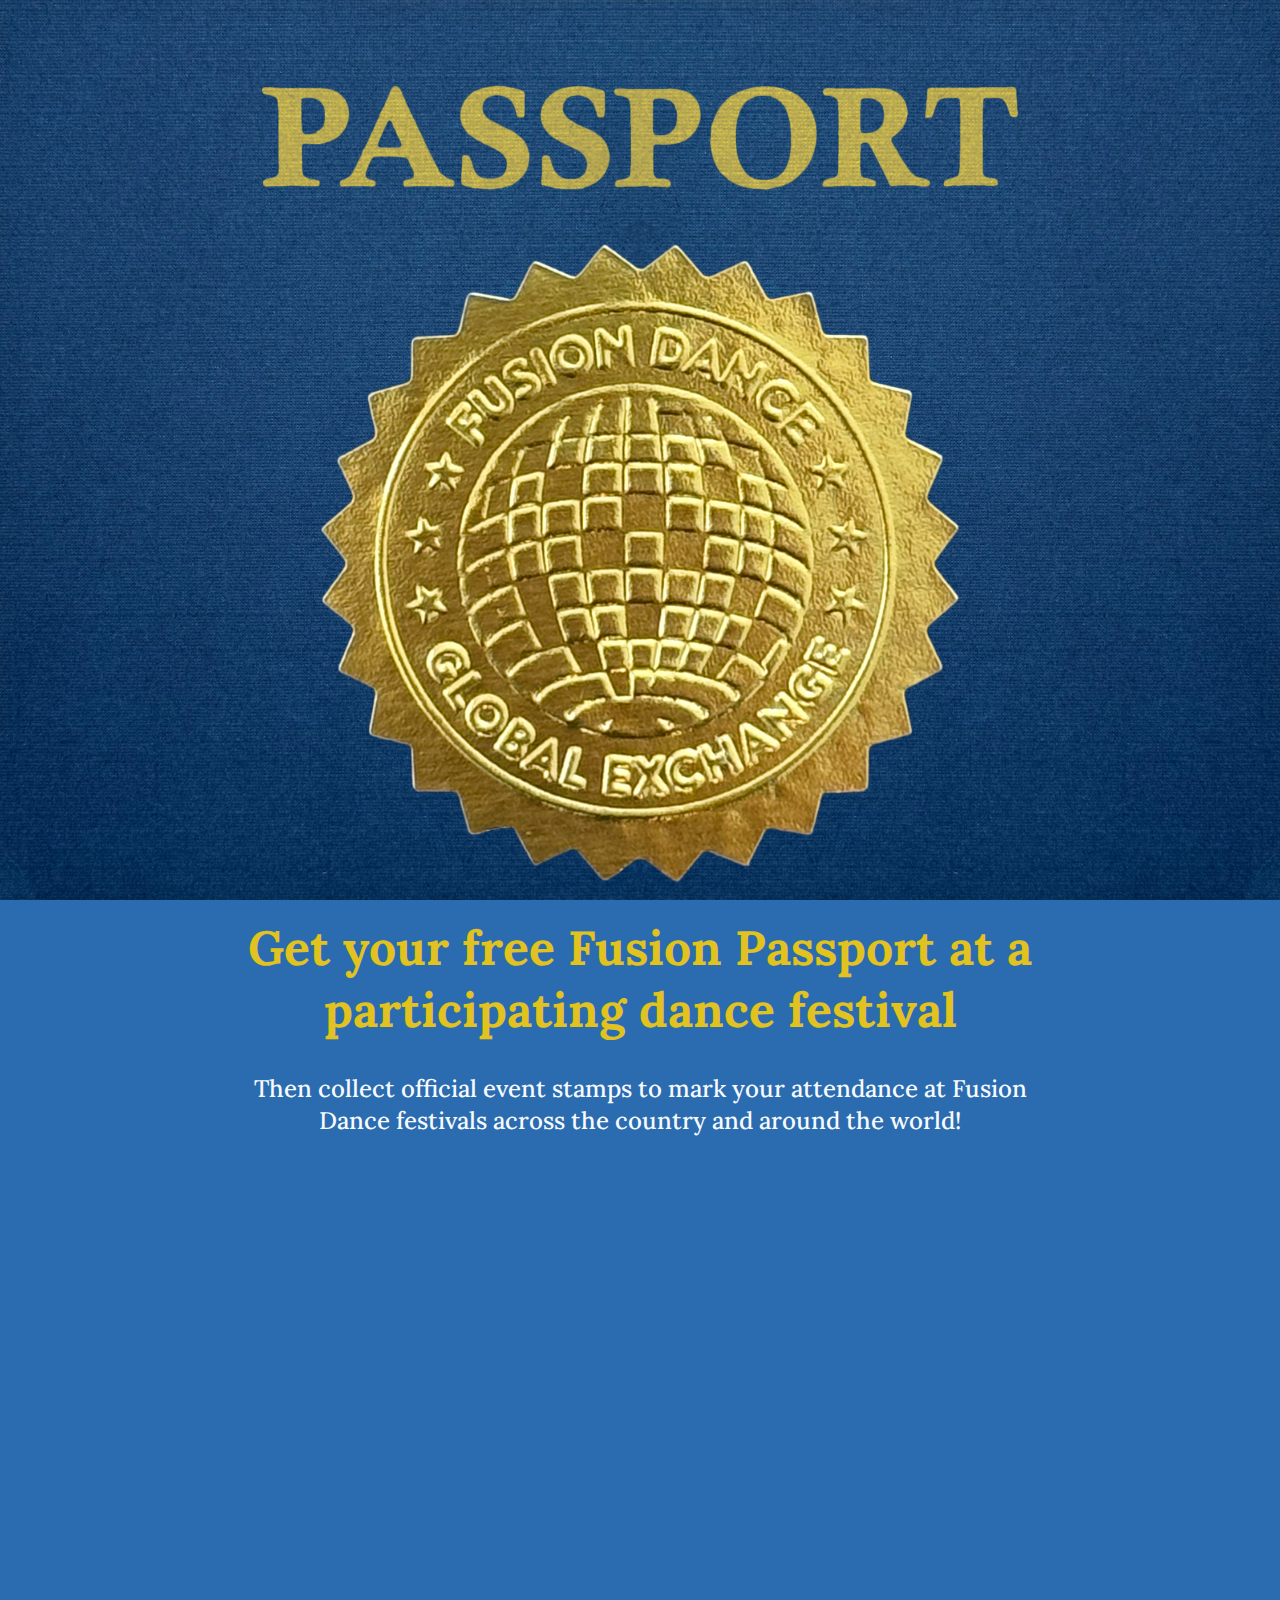
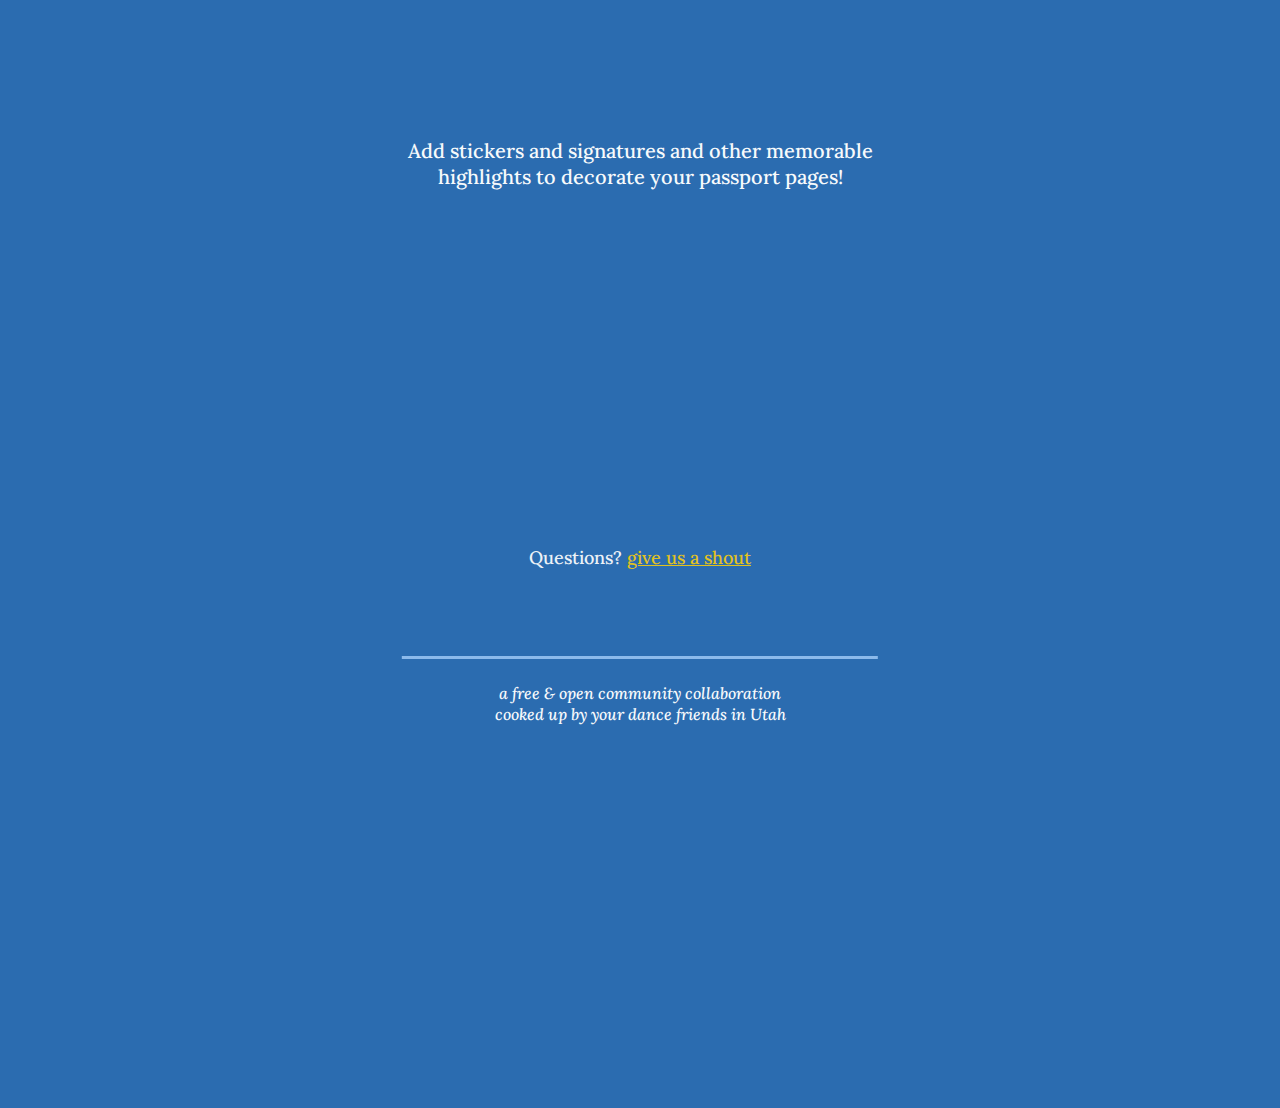
==== commit 4caef2ad: "Updated/Added simply-static-1-1741385340" ====
--- a/index.html
+++ b/index.html
@@ -27,7 +27,7 @@
 <link rel="stylesheet" id="kadence-blocks-spacer-css" href="/wp-content/plugins/kadence-blocks/dist/style-blocks-spacer.css" media="all">
 <link rel="stylesheet" id="kadence-blocks-pro-aos-css" href="/wp-content/plugins/kadence-blocks-pro/includes/assets/css/aos.min.css" media="all">
 <style id="kadence-blocks-global-variables-inline-css">:root {--global-kb-font-size-sm:clamp(0.8rem, 0.73rem + 0.217vw, 0.9rem);--global-kb-font-size-md:clamp(1.1rem, 0.995rem + 0.326vw, 1.25rem);--global-kb-font-size-lg:clamp(1.75rem, 1.576rem + 0.543vw, 2rem);--global-kb-font-size-xl:clamp(2.25rem, 1.728rem + 1.63vw, 3rem);--global-kb-font-size-xxl:clamp(2.5rem, 1.456rem + 3.26vw, 4rem);--global-kb-font-size-xxxl:clamp(2.75rem, 0.489rem + 7.065vw, 6rem);}</style>
-<style id="kadence_blocks_css-inline-css">.kadence-column10_dd3a6d-ae > .kt-inside-inner-col{display:flex;}.kadence-column10_dd3a6d-ae > .kt-inside-inner-col{column-gap:var(--global-kb-gap-sm, 1rem);}.kadence-column10_dd3a6d-ae > .kt-inside-inner-col{flex-direction:column;justify-content:flex-start;align-items:center;}.kadence-column10_dd3a6d-ae > .kt-inside-inner-col > .kb-image-is-ratio-size{align-self:stretch;}.kadence-column10_dd3a6d-ae > .kt-inside-inner-col > .wp-block-kadence-advancedgallery{align-self:stretch;}.kadence-column10_dd3a6d-ae > .kt-inside-inner-col > .aligncenter{width:100%;}.kt-row-column-wrap > .kadence-column10_dd3a6d-ae{align-self:flex-start;}.kt-inner-column-height-full:not(.kt-has-1-columns) > .wp-block-kadence-column.kadence-column10_dd3a6d-ae{align-self:auto;}.kt-inner-column-height-full:not(.kt-has-1-columns) > .wp-block-kadence-column.kadence-column10_dd3a6d-ae > .kt-inside-inner-col{flex-direction:column;justify-content:flex-start;}.kadence-column10_dd3a6d-ae, .kt-inside-inner-col > .kadence-column10_dd3a6d-ae:not(.specificity){margin-top:var(--global-kb-spacing-xl, 4rem);}@media all and (max-width: 1024px){.kt-row-column-wrap > .kadence-column10_dd3a6d-ae{align-self:flex-start;}}@media all and (max-width: 1024px){.kt-inner-column-height-full:not(.kt-has-1-columns) > .wp-block-kadence-column.kadence-column10_dd3a6d-ae{align-self:auto;}}@media all and (max-width: 1024px){.kt-inner-column-height-full:not(.kt-has-1-columns) > .wp-block-kadence-column.kadence-column10_dd3a6d-ae > .kt-inside-inner-col{flex-direction:column;justify-content:flex-start;}}@media all and (max-width: 1024px){.kadence-column10_dd3a6d-ae > .kt-inside-inner-col{flex-direction:column;align-items:center;}}@media all and (max-width: 767px){.kt-row-column-wrap > .kadence-column10_dd3a6d-ae{align-self:flex-start;}.kt-inner-column-height-full:not(.kt-has-1-columns) > .wp-block-kadence-column.kadence-column10_dd3a6d-ae{align-self:auto;}.kt-inner-column-height-full:not(.kt-has-1-columns) > .wp-block-kadence-column.kadence-column10_dd3a6d-ae > .kt-inside-inner-col{flex-direction:column;justify-content:flex-start;}.kadence-column10_dd3a6d-ae > .kt-inside-inner-col{flex-direction:column;align-items:center;}}.wp-block-kadence-image.kb-image10_6b780b-8c:not(.kb-specificity-added):not(.kb-extra-specificity-added){margin-bottom:var(--global-kb-spacing-lg, 3rem);}.kb-image10_6b780b-8c.kb-image-is-ratio-size, .kb-image10_6b780b-8c .kb-image-is-ratio-size{max-width:768px;width:100%;}.wp-block-kadence-column > .kt-inside-inner-col > .kb-image10_6b780b-8c.kb-image-is-ratio-size, .wp-block-kadence-column > .kt-inside-inner-col > .kb-image10_6b780b-8c .kb-image-is-ratio-size{align-self:unset;}.kb-image10_6b780b-8c{max-width:768px;}.image-is-svg.kb-image10_6b780b-8c{-webkit-flex:0 1 100%;flex:0 1 100%;}.image-is-svg.kb-image10_6b780b-8c img{width:100%;}.kb-image10_6b780b-8c .kb-image-has-overlay:after{opacity:0.3;}.kb-image10_4054c4-ba.kb-image-is-ratio-size, .kb-image10_4054c4-ba .kb-image-is-ratio-size{max-width:640px;width:100%;}.wp-block-kadence-column > .kt-inside-inner-col > .kb-image10_4054c4-ba.kb-image-is-ratio-size, .wp-block-kadence-column > .kt-inside-inner-col > .kb-image10_4054c4-ba .kb-image-is-ratio-size{align-self:unset;}.kb-image10_4054c4-ba{max-width:640px;}.image-is-svg.kb-image10_4054c4-ba{-webkit-flex:0 1 100%;flex:0 1 100%;}.image-is-svg.kb-image10_4054c4-ba img{width:100%;}.kb-image10_4054c4-ba .kb-image-has-overlay:after{opacity:0.3;}.wp-block-kadence-advancedheading.kt-adv-heading10_9e7b85-6f, .wp-block-kadence-advancedheading.kt-adv-heading10_9e7b85-6f[data-kb-block="kb-adv-heading10_9e7b85-6f"]{margin-top:var(--global-kb-spacing-xs, 1rem);margin-bottom:var(--global-kb-spacing-md, 2rem);text-align:center;font-size:var(--global-kb-font-size-xl, 3rem);}.wp-block-kadence-advancedheading.kt-adv-heading10_9e7b85-6f mark.kt-highlight, .wp-block-kadence-advancedheading.kt-adv-heading10_9e7b85-6f[data-kb-block="kb-adv-heading10_9e7b85-6f"] mark.kt-highlight{-webkit-box-decoration-break:clone;box-decoration-break:clone;}@media all and (max-width: 767px){.wp-block-kadence-advancedheading.kt-adv-heading10_9e7b85-6f, .wp-block-kadence-advancedheading.kt-adv-heading10_9e7b85-6f[data-kb-block="kb-adv-heading10_9e7b85-6f"]{font-size:var(--global-kb-font-size-xl, 3rem);line-height:1.3;}}.wp-block-kadence-advancedheading.kt-adv-heading10_6e39a0-cc, .wp-block-kadence-advancedheading.kt-adv-heading10_6e39a0-cc[data-kb-block="kb-adv-heading10_6e39a0-cc"]{text-align:center;}.wp-block-kadence-advancedheading.kt-adv-heading10_6e39a0-cc mark.kt-highlight, .wp-block-kadence-advancedheading.kt-adv-heading10_6e39a0-cc[data-kb-block="kb-adv-heading10_6e39a0-cc"] mark.kt-highlight{-webkit-box-decoration-break:clone;box-decoration-break:clone;}@media all and (max-width: 767px){.wp-block-kadence-advancedheading.kt-adv-heading10_6e39a0-cc, .wp-block-kadence-advancedheading.kt-adv-heading10_6e39a0-cc[data-kb-block="kb-adv-heading10_6e39a0-cc"]{line-height:1.3;}}.kb-row-layout-id10_87f2d4-f8 > .kt-row-column-wrap{padding-top:var( --global-kb-row-default-top, var(--global-kb-spacing-sm, 1.5rem) );padding-bottom:var( --global-kb-row-default-bottom, var(--global-kb-spacing-sm, 1.5rem) );}.kb-row-layout-id10_87f2d4-f8 > .kt-row-column-wrap > div:not(.added-for-specificity){grid-column:initial;}.kb-row-layout-id10_87f2d4-f8 > .kt-row-column-wrap{grid-template-columns:repeat(3, minmax(0, 1fr));}.kb-row-layout-id10_87f2d4-f8 .kt-row-layout-top-sep{height:100px;}@media all and (max-width: 767px){.kb-row-layout-id10_87f2d4-f8 > .kt-row-column-wrap{column-gap:var(--global-kb-gap-sm, 1rem);row-gap:var(--global-kb-gap-sm, 1rem);grid-template-columns:repeat(3, minmax(0, 1fr));}.kb-row-layout-id10_87f2d4-f8 > .kt-row-column-wrap > div:not(.added-for-specificity){grid-column:initial;}}.kadence-column10_db36eb-92 > .kt-inside-inner-col{column-gap:var(--global-kb-gap-sm, 1rem);}.kadence-column10_db36eb-92 > .kt-inside-inner-col{flex-direction:column;}.kadence-column10_db36eb-92 > .kt-inside-inner-col > .aligncenter{width:100%;}@media all and (max-width: 1024px){.kadence-column10_db36eb-92 > .kt-inside-inner-col{flex-direction:column;}}@media all and (max-width: 767px){.kadence-column10_db36eb-92 > .kt-inside-inner-col{flex-direction:column;}}.kb-image10_3de9e7-91 .kb-image-has-overlay:after{opacity:0.3;border-top-left-radius:30px;border-top-right-radius:30px;border-bottom-right-radius:30px;border-bottom-left-radius:30px;}.kb-image10_3de9e7-91 img.kb-img, .kb-image10_3de9e7-91 .kb-img img{border-top:6px solid var(--global-palette6, #718096);border-right:6px solid var(--global-palette6, #718096);border-bottom:6px solid var(--global-palette6, #718096);border-left:6px solid var(--global-palette6, #718096);border-top-left-radius:30px;border-top-right-radius:30px;border-bottom-right-radius:30px;border-bottom-left-radius:30px;}@media all and (max-width: 1024px){.kb-image10_3de9e7-91 img.kb-img, .kb-image10_3de9e7-91 .kb-img img{border-top:6px solid var(--global-palette6, #718096);border-right:6px solid var(--global-palette6, #718096);border-bottom:6px solid var(--global-palette6, #718096);border-left:6px solid var(--global-palette6, #718096);}}@media all and (max-width: 767px){.kb-image10_3de9e7-91 .kb-image-has-overlay:after{border-top-left-radius:18px;border-top-right-radius:18px;border-bottom-right-radius:18px;border-bottom-left-radius:18px;}.kb-image10_3de9e7-91 img.kb-img, .kb-image10_3de9e7-91 .kb-img img{border-top:4px solid var(--global-palette6, #718096);border-right:4px solid var(--global-palette6, #718096);border-bottom:4px solid var(--global-palette6, #718096);border-left:4px solid var(--global-palette6, #718096);border-top-left-radius:18px;border-top-right-radius:18px;border-bottom-right-radius:18px;border-bottom-left-radius:18px;}}.kadence-column10_a5d62c-ea > .kt-inside-inner-col{column-gap:var(--global-kb-gap-sm, 1rem);}.kadence-column10_a5d62c-ea > .kt-inside-inner-col{flex-direction:column;}.kadence-column10_a5d62c-ea > .kt-inside-inner-col > .aligncenter{width:100%;}@media all and (max-width: 1024px){.kadence-column10_a5d62c-ea > .kt-inside-inner-col{flex-direction:column;}}@media all and (max-width: 767px){.kadence-column10_a5d62c-ea > .kt-inside-inner-col{flex-direction:column;}}.kb-image10_20e1a8-33 .kb-image-has-overlay:after{opacity:0.3;border-top-left-radius:30px;border-top-right-radius:30px;border-bottom-right-radius:30px;border-bottom-left-radius:30px;}.kb-image10_20e1a8-33 img.kb-img, .kb-image10_20e1a8-33 .kb-img img{border-top:6px solid var(--global-palette6, #718096);border-right:6px solid var(--global-palette6, #718096);border-bottom:6px solid var(--global-palette6, #718096);border-left:6px solid var(--global-palette6, #718096);border-top-left-radius:30px;border-top-right-radius:30px;border-bottom-right-radius:30px;border-bottom-left-radius:30px;}@media all and (max-width: 1024px){.kb-image10_20e1a8-33 img.kb-img, .kb-image10_20e1a8-33 .kb-img img{border-top:6px solid var(--global-palette6, #718096);border-right:6px solid var(--global-palette6, #718096);border-bottom:6px solid var(--global-palette6, #718096);border-left:6px solid var(--global-palette6, #718096);}}@media all and (max-width: 767px){.kb-image10_20e1a8-33 .kb-image-has-overlay:after{border-top-left-radius:18px;border-top-right-radius:18px;border-bottom-right-radius:18px;border-bottom-left-radius:18px;}.kb-image10_20e1a8-33 img.kb-img, .kb-image10_20e1a8-33 .kb-img img{border-top:4px solid var(--global-palette6, #718096);border-right:4px solid var(--global-palette6, #718096);border-bottom:4px solid var(--global-palette6, #718096);border-left:4px solid var(--global-palette6, #718096);border-top-left-radius:18px;border-top-right-radius:18px;border-bottom-right-radius:18px;border-bottom-left-radius:18px;}}.kadence-column10_5d26ff-6c > .kt-inside-inner-col{column-gap:var(--global-kb-gap-sm, 1rem);}.kadence-column10_5d26ff-6c > .kt-inside-inner-col{flex-direction:column;}.kadence-column10_5d26ff-6c > .kt-inside-inner-col > .aligncenter{width:100%;}@media all and (max-width: 1024px){.kadence-column10_5d26ff-6c > .kt-inside-inner-col{flex-direction:column;}}@media all and (max-width: 767px){.kadence-column10_5d26ff-6c > .kt-inside-inner-col{flex-direction:column;}}.kb-image10_f968f2-a3 .kb-image-has-overlay:after{opacity:0.3;border-top-left-radius:30px;border-top-right-radius:30px;border-bottom-right-radius:30px;border-bottom-left-radius:30px;}.kb-image10_f968f2-a3 img.kb-img, .kb-image10_f968f2-a3 .kb-img img{border-top:6px solid var(--global-palette6, #718096);border-right:6px solid var(--global-palette6, #718096);border-bottom:6px solid var(--global-palette6, #718096);border-left:6px solid var(--global-palette6, #718096);border-top-left-radius:30px;border-top-right-radius:30px;border-bottom-right-radius:30px;border-bottom-left-radius:30px;}@media all and (max-width: 1024px){.kb-image10_f968f2-a3 img.kb-img, .kb-image10_f968f2-a3 .kb-img img{border-top:6px solid var(--global-palette6, #718096);border-right:6px solid var(--global-palette6, #718096);border-bottom:6px solid var(--global-palette6, #718096);border-left:6px solid var(--global-palette6, #718096);}}@media all and (max-width: 767px){.kb-image10_f968f2-a3 .kb-image-has-overlay:after{border-top-left-radius:18px;border-top-right-radius:18px;border-bottom-right-radius:18px;border-bottom-left-radius:18px;}.kb-image10_f968f2-a3 img.kb-img, .kb-image10_f968f2-a3 .kb-img img{border-top:4px solid var(--global-palette6, #718096);border-right:4px solid var(--global-palette6, #718096);border-bottom:4px solid var(--global-palette6, #718096);border-left:4px solid var(--global-palette6, #718096);border-top-left-radius:18px;border-top-right-radius:18px;border-bottom-right-radius:18px;border-bottom-left-radius:18px;}}.kadence-column10_573464-b0 > .kt-inside-inner-col{column-gap:var(--global-kb-gap-sm, 1rem);}.kadence-column10_573464-b0 > .kt-inside-inner-col{flex-direction:column;}.kadence-column10_573464-b0 > .kt-inside-inner-col > .aligncenter{width:100%;}@media all and (max-width: 1024px){.kadence-column10_573464-b0 > .kt-inside-inner-col{flex-direction:column;}}@media all and (max-width: 767px){.kadence-column10_573464-b0 > .kt-inside-inner-col{flex-direction:column;}}.kb-image10_5cdd83-3c .kb-image-has-overlay:after{opacity:0.3;border-top-left-radius:30px;border-top-right-radius:30px;border-bottom-right-radius:30px;border-bottom-left-radius:30px;}.kb-image10_5cdd83-3c img.kb-img, .kb-image10_5cdd83-3c .kb-img img{border-top:6px solid var(--global-palette6, #718096);border-right:6px solid var(--global-palette6, #718096);border-bottom:6px solid var(--global-palette6, #718096);border-left:6px solid var(--global-palette6, #718096);border-top-left-radius:30px;border-top-right-radius:30px;border-bottom-right-radius:30px;border-bottom-left-radius:30px;}@media all and (max-width: 1024px){.kb-image10_5cdd83-3c img.kb-img, .kb-image10_5cdd83-3c .kb-img img{border-top:6px solid var(--global-palette6, #718096);border-right:6px solid var(--global-palette6, #718096);border-bottom:6px solid var(--global-palette6, #718096);border-left:6px solid var(--global-palette6, #718096);}}@media all and (max-width: 767px){.kb-image10_5cdd83-3c .kb-image-has-overlay:after{border-top-left-radius:18px;border-top-right-radius:18px;border-bottom-right-radius:18px;border-bottom-left-radius:18px;}.kb-image10_5cdd83-3c img.kb-img, .kb-image10_5cdd83-3c .kb-img img{border-top:4px solid var(--global-palette6, #718096);border-right:4px solid var(--global-palette6, #718096);border-bottom:4px solid var(--global-palette6, #718096);border-left:4px solid var(--global-palette6, #718096);border-top-left-radius:18px;border-top-right-radius:18px;border-bottom-right-radius:18px;border-bottom-left-radius:18px;}}.kadence-column10_8bd087-55 > .kt-inside-inner-col{column-gap:var(--global-kb-gap-sm, 1rem);}.kadence-column10_8bd087-55 > .kt-inside-inner-col{flex-direction:column;}.kadence-column10_8bd087-55 > .kt-inside-inner-col > .aligncenter{width:100%;}@media all and (max-width: 1024px){.kadence-column10_8bd087-55 > .kt-inside-inner-col{flex-direction:column;}}@media all and (max-width: 767px){.kadence-column10_8bd087-55 > .kt-inside-inner-col{flex-direction:column;}}.kb-image10_1405f9-52 .kb-image-has-overlay:after{opacity:0.3;border-top-left-radius:30px;border-top-right-radius:30px;border-bottom-right-radius:30px;border-bottom-left-radius:30px;}.kb-image10_1405f9-52 img.kb-img, .kb-image10_1405f9-52 .kb-img img{border-top:6px solid var(--global-palette6, #718096);border-right:6px solid var(--global-palette6, #718096);border-bottom:6px solid var(--global-palette6, #718096);border-left:6px solid var(--global-palette6, #718096);border-top-left-radius:30px;border-top-right-radius:30px;border-bottom-right-radius:30px;border-bottom-left-radius:30px;}@media all and (max-width: 1024px){.kb-image10_1405f9-52 img.kb-img, .kb-image10_1405f9-52 .kb-img img{border-top:6px solid var(--global-palette6, #718096);border-right:6px solid var(--global-palette6, #718096);border-bottom:6px solid var(--global-palette6, #718096);border-left:6px solid var(--global-palette6, #718096);}}@media all and (max-width: 767px){.kb-image10_1405f9-52 .kb-image-has-overlay:after{border-top-left-radius:18px;border-top-right-radius:18px;border-bottom-right-radius:18px;border-bottom-left-radius:18px;}.kb-image10_1405f9-52 img.kb-img, .kb-image10_1405f9-52 .kb-img img{border-top:4px solid var(--global-palette6, #718096);border-right:4px solid var(--global-palette6, #718096);border-bottom:4px solid var(--global-palette6, #718096);border-left:4px solid var(--global-palette6, #718096);border-top-left-radius:18px;border-top-right-radius:18px;border-bottom-right-radius:18px;border-bottom-left-radius:18px;}}.wp-block-kadence-advancedheading.kt-adv-heading10_3f3c50-f3, .wp-block-kadence-advancedheading.kt-adv-heading10_3f3c50-f3[data-kb-block="kb-adv-heading10_3f3c50-f3"]{max-width:499px;margin-right:auto;margin-left:auto;margin-top:var(--global-kb-spacing-sm, 1.5rem);text-align:center;font-size:20px;}.wp-block-kadence-advancedheading.kt-adv-heading10_3f3c50-f3 mark.kt-highlight, .wp-block-kadence-advancedheading.kt-adv-heading10_3f3c50-f3[data-kb-block="kb-adv-heading10_3f3c50-f3"] mark.kt-highlight{-webkit-box-decoration-break:clone;box-decoration-break:clone;}@media all and (max-width: 767px){.wp-block-kadence-advancedheading.kt-adv-heading10_3f3c50-f3, .wp-block-kadence-advancedheading.kt-adv-heading10_3f3c50-f3[data-kb-block="kb-adv-heading10_3f3c50-f3"]{line-height:1.3;}}.wp-block-kadence-image.kb-image10_58cf41-31:not(.kb-specificity-added):not(.kb-extra-specificity-added){margin-bottom:var(--global-kb-spacing-sm, 1.5rem);}.kb-image10_58cf41-31 .kb-image-has-overlay:after{opacity:0.3;border-top-left-radius:30px;border-top-right-radius:30px;border-bottom-right-radius:30px;border-bottom-left-radius:30px;}.kb-image10_58cf41-31 img.kb-img, .kb-image10_58cf41-31 .kb-img img{border-top:4px solid var(--global-palette7, #EDF2F7);border-right:4px solid var(--global-palette7, #EDF2F7);border-bottom:4px solid var(--global-palette7, #EDF2F7);border-left:4px solid var(--global-palette7, #EDF2F7);border-top-left-radius:30px;border-top-right-radius:30px;border-bottom-right-radius:30px;border-bottom-left-radius:30px;}@media all and (max-width: 1024px){.kb-image10_58cf41-31 img.kb-img, .kb-image10_58cf41-31 .kb-img img{border-top:4px solid var(--global-palette7, #EDF2F7);border-right:4px solid var(--global-palette7, #EDF2F7);border-bottom:4px solid var(--global-palette7, #EDF2F7);border-left:4px solid var(--global-palette7, #EDF2F7);}}@media all and (max-width: 767px){.kb-image10_58cf41-31 img.kb-img, .kb-image10_58cf41-31 .kb-img img{border-top:4px solid var(--global-palette7, #EDF2F7);border-right:4px solid var(--global-palette7, #EDF2F7);border-bottom:4px solid var(--global-palette7, #EDF2F7);border-left:4px solid var(--global-palette7, #EDF2F7);}}.wp-block-kadence-advancedheading.kt-adv-heading10_a33c47-ad mark.kt-highlight, .wp-block-kadence-advancedheading.kt-adv-heading10_a33c47-ad[data-kb-block="kb-adv-heading10_a33c47-ad"] mark.kt-highlight{-webkit-box-decoration-break:clone;box-decoration-break:clone;}.kadence-column10_330fbc-e7 > .kt-inside-inner-col{display:flex;}.kadence-column10_330fbc-e7 > .kt-inside-inner-col{column-gap:var(--global-kb-gap-sm, 1rem);}.kadence-column10_330fbc-e7 > .kt-inside-inner-col{flex-direction:column;align-items:center;}.kadence-column10_330fbc-e7 > .kt-inside-inner-col > .kb-image-is-ratio-size{align-self:stretch;}.kadence-column10_330fbc-e7 > .kt-inside-inner-col > .wp-block-kadence-advancedgallery{align-self:stretch;}.kadence-column10_330fbc-e7 > .kt-inside-inner-col > .aligncenter{width:100%;}.kadence-column10_330fbc-e7, .kt-inside-inner-col > .kadence-column10_330fbc-e7:not(.specificity){margin-top:var(--global-kb-spacing-xl, 4rem);}@media all and (max-width: 1024px){.kadence-column10_330fbc-e7 > .kt-inside-inner-col{flex-direction:column;align-items:center;}}@media all and (max-width: 767px){.kadence-column10_330fbc-e7 > .kt-inside-inner-col{flex-direction:column;align-items:center;}}.wp-block-kadence-spacer.kt-block-spacer-10_9e7719-fd .kt-block-spacer{height:50px;}.wp-block-kadence-spacer.kt-block-spacer-10_9e7719-fd .kt-divider{border-top-width:3px;height:1px;border-top-color:#8cbaeb;width:60%;}.wp-block-kadence-advancedheading.kt-adv-heading10_b647e9-c4, .wp-block-kadence-advancedheading.kt-adv-heading10_b647e9-c4[data-kb-block="kb-adv-heading10_b647e9-c4"]{margin-bottom:var(--global-kb-spacing-xs, 1rem);text-align:center;font-size:16px;}.wp-block-kadence-advancedheading.kt-adv-heading10_b647e9-c4 mark.kt-highlight, .wp-block-kadence-advancedheading.kt-adv-heading10_b647e9-c4[data-kb-block="kb-adv-heading10_b647e9-c4"] mark.kt-highlight{-webkit-box-decoration-break:clone;box-decoration-break:clone;}@media all and (max-width: 767px){.wp-block-kadence-advancedheading.kt-adv-heading10_b647e9-c4, .wp-block-kadence-advancedheading.kt-adv-heading10_b647e9-c4[data-kb-block="kb-adv-heading10_b647e9-c4"]{line-height:1.3;}}.kb-image10_d426d3-15.kb-image-is-ratio-size, .kb-image10_d426d3-15 .kb-image-is-ratio-size{max-width:150px;width:100%;}.wp-block-kadence-column > .kt-inside-inner-col > .kb-image10_d426d3-15.kb-image-is-ratio-size, .wp-block-kadence-column > .kt-inside-inner-col > .kb-image10_d426d3-15 .kb-image-is-ratio-size{align-self:unset;}.kb-image10_d426d3-15{max-width:150px;}.image-is-svg.kb-image10_d426d3-15{-webkit-flex:0 1 100%;flex:0 1 100%;}.image-is-svg.kb-image10_d426d3-15 img{width:100%;}.kb-image10_d426d3-15 .kb-image-has-overlay:after{opacity:0.3;mix-blend-mode:normal;}.kb-image10_720a74-75 .kb-image-has-overlay:after{opacity:0.3;}</style>
+<style id="kadence_blocks_css-inline-css">.kadence-column10_dd3a6d-ae > .kt-inside-inner-col{display:flex;}.kadence-column10_dd3a6d-ae > .kt-inside-inner-col{column-gap:var(--global-kb-gap-sm, 1rem);}.kadence-column10_dd3a6d-ae > .kt-inside-inner-col{flex-direction:column;justify-content:flex-start;align-items:center;}.kadence-column10_dd3a6d-ae > .kt-inside-inner-col > .kb-image-is-ratio-size{align-self:stretch;}.kadence-column10_dd3a6d-ae > .kt-inside-inner-col > .wp-block-kadence-advancedgallery{align-self:stretch;}.kadence-column10_dd3a6d-ae > .kt-inside-inner-col > .aligncenter{width:100%;}.kt-row-column-wrap > .kadence-column10_dd3a6d-ae{align-self:flex-start;}.kt-inner-column-height-full:not(.kt-has-1-columns) > .wp-block-kadence-column.kadence-column10_dd3a6d-ae{align-self:auto;}.kt-inner-column-height-full:not(.kt-has-1-columns) > .wp-block-kadence-column.kadence-column10_dd3a6d-ae > .kt-inside-inner-col{flex-direction:column;justify-content:flex-start;}.kadence-column10_dd3a6d-ae, .kt-inside-inner-col > .kadence-column10_dd3a6d-ae:not(.specificity){margin-top:var(--global-kb-spacing-xl, 4rem);}@media all and (max-width: 1024px){.kt-row-column-wrap > .kadence-column10_dd3a6d-ae{align-self:flex-start;}}@media all and (max-width: 1024px){.kt-inner-column-height-full:not(.kt-has-1-columns) > .wp-block-kadence-column.kadence-column10_dd3a6d-ae{align-self:auto;}}@media all and (max-width: 1024px){.kt-inner-column-height-full:not(.kt-has-1-columns) > .wp-block-kadence-column.kadence-column10_dd3a6d-ae > .kt-inside-inner-col{flex-direction:column;justify-content:flex-start;}}@media all and (max-width: 1024px){.kadence-column10_dd3a6d-ae > .kt-inside-inner-col{flex-direction:column;align-items:center;}}@media all and (max-width: 767px){.kt-row-column-wrap > .kadence-column10_dd3a6d-ae{align-self:flex-start;}.kt-inner-column-height-full:not(.kt-has-1-columns) > .wp-block-kadence-column.kadence-column10_dd3a6d-ae{align-self:auto;}.kt-inner-column-height-full:not(.kt-has-1-columns) > .wp-block-kadence-column.kadence-column10_dd3a6d-ae > .kt-inside-inner-col{flex-direction:column;justify-content:flex-start;}.kadence-column10_dd3a6d-ae > .kt-inside-inner-col{flex-direction:column;align-items:center;}}.wp-block-kadence-image.kb-image10_6b780b-8c:not(.kb-specificity-added):not(.kb-extra-specificity-added){margin-bottom:var(--global-kb-spacing-lg, 3rem);}.kb-image10_6b780b-8c.kb-image-is-ratio-size, .kb-image10_6b780b-8c .kb-image-is-ratio-size{max-width:768px;width:100%;}.wp-block-kadence-column > .kt-inside-inner-col > .kb-image10_6b780b-8c.kb-image-is-ratio-size, .wp-block-kadence-column > .kt-inside-inner-col > .kb-image10_6b780b-8c .kb-image-is-ratio-size{align-self:unset;}.kb-image10_6b780b-8c{max-width:768px;}.image-is-svg.kb-image10_6b780b-8c{-webkit-flex:0 1 100%;flex:0 1 100%;}.image-is-svg.kb-image10_6b780b-8c img{width:100%;}.kb-image10_6b780b-8c .kb-image-has-overlay:after{opacity:0.3;}.kb-image10_4054c4-ba.kb-image-is-ratio-size, .kb-image10_4054c4-ba .kb-image-is-ratio-size{max-width:640px;width:100%;}.wp-block-kadence-column > .kt-inside-inner-col > .kb-image10_4054c4-ba.kb-image-is-ratio-size, .wp-block-kadence-column > .kt-inside-inner-col > .kb-image10_4054c4-ba .kb-image-is-ratio-size{align-self:unset;}.kb-image10_4054c4-ba{max-width:640px;}.image-is-svg.kb-image10_4054c4-ba{-webkit-flex:0 1 100%;flex:0 1 100%;}.image-is-svg.kb-image10_4054c4-ba img{width:100%;}.kb-image10_4054c4-ba .kb-image-has-overlay:after{opacity:0.3;}.wp-block-kadence-advancedheading.kt-adv-heading10_9e7b85-6f, .wp-block-kadence-advancedheading.kt-adv-heading10_9e7b85-6f[data-kb-block="kb-adv-heading10_9e7b85-6f"]{margin-top:var(--global-kb-spacing-xs, 1rem);margin-bottom:var(--global-kb-spacing-md, 2rem);text-align:center;font-size:var(--global-kb-font-size-xl, 3rem);}.wp-block-kadence-advancedheading.kt-adv-heading10_9e7b85-6f mark.kt-highlight, .wp-block-kadence-advancedheading.kt-adv-heading10_9e7b85-6f[data-kb-block="kb-adv-heading10_9e7b85-6f"] mark.kt-highlight{-webkit-box-decoration-break:clone;box-decoration-break:clone;}@media all and (max-width: 767px){.wp-block-kadence-advancedheading.kt-adv-heading10_9e7b85-6f, .wp-block-kadence-advancedheading.kt-adv-heading10_9e7b85-6f[data-kb-block="kb-adv-heading10_9e7b85-6f"]{font-size:var(--global-kb-font-size-xl, 3rem);line-height:1.3;}}.wp-block-kadence-advancedheading.kt-adv-heading10_6e39a0-cc, .wp-block-kadence-advancedheading.kt-adv-heading10_6e39a0-cc[data-kb-block="kb-adv-heading10_6e39a0-cc"]{text-align:center;}.wp-block-kadence-advancedheading.kt-adv-heading10_6e39a0-cc mark.kt-highlight, .wp-block-kadence-advancedheading.kt-adv-heading10_6e39a0-cc[data-kb-block="kb-adv-heading10_6e39a0-cc"] mark.kt-highlight{-webkit-box-decoration-break:clone;box-decoration-break:clone;}@media all and (max-width: 767px){.wp-block-kadence-advancedheading.kt-adv-heading10_6e39a0-cc, .wp-block-kadence-advancedheading.kt-adv-heading10_6e39a0-cc[data-kb-block="kb-adv-heading10_6e39a0-cc"]{line-height:1.3;}}.kb-row-layout-id10_87f2d4-f8 > .kt-row-column-wrap{padding-top:var( --global-kb-row-default-top, var(--global-kb-spacing-sm, 1.5rem) );padding-bottom:var( --global-kb-row-default-bottom, var(--global-kb-spacing-sm, 1.5rem) );}.kb-row-layout-id10_87f2d4-f8 > .kt-row-column-wrap > div:not(.added-for-specificity){grid-column:initial;}.kb-row-layout-id10_87f2d4-f8 > .kt-row-column-wrap{grid-template-columns:repeat(3, minmax(0, 1fr));}.kb-row-layout-id10_87f2d4-f8 .kt-row-layout-top-sep{height:100px;}@media all and (max-width: 767px){.kb-row-layout-id10_87f2d4-f8 > .kt-row-column-wrap{column-gap:var(--global-kb-gap-sm, 1rem);row-gap:var(--global-kb-gap-sm, 1rem);grid-template-columns:repeat(3, minmax(0, 1fr));}.kb-row-layout-id10_87f2d4-f8 > .kt-row-column-wrap > div:not(.added-for-specificity){grid-column:initial;}}.kadence-column10_db36eb-92 > .kt-inside-inner-col{column-gap:var(--global-kb-gap-sm, 1rem);}.kadence-column10_db36eb-92 > .kt-inside-inner-col{flex-direction:column;}.kadence-column10_db36eb-92 > .kt-inside-inner-col > .aligncenter{width:100%;}@media all and (max-width: 1024px){.kadence-column10_db36eb-92 > .kt-inside-inner-col{flex-direction:column;}}@media all and (max-width: 767px){.kadence-column10_db36eb-92 > .kt-inside-inner-col{flex-direction:column;}}.kb-image10_3de9e7-91 .kb-image-has-overlay:after{opacity:0.3;border-top-left-radius:30px;border-top-right-radius:30px;border-bottom-right-radius:30px;border-bottom-left-radius:30px;}.kb-image10_3de9e7-91 img.kb-img, .kb-image10_3de9e7-91 .kb-img img{border-top:6px solid var(--global-palette6, #718096);border-right:6px solid var(--global-palette6, #718096);border-bottom:6px solid var(--global-palette6, #718096);border-left:6px solid var(--global-palette6, #718096);border-top-left-radius:30px;border-top-right-radius:30px;border-bottom-right-radius:30px;border-bottom-left-radius:30px;}@media all and (max-width: 1024px){.kb-image10_3de9e7-91 img.kb-img, .kb-image10_3de9e7-91 .kb-img img{border-top:6px solid var(--global-palette6, #718096);border-right:6px solid var(--global-palette6, #718096);border-bottom:6px solid var(--global-palette6, #718096);border-left:6px solid var(--global-palette6, #718096);}}@media all and (max-width: 767px){.kb-image10_3de9e7-91 .kb-image-has-overlay:after{border-top-left-radius:18px;border-top-right-radius:18px;border-bottom-right-radius:18px;border-bottom-left-radius:18px;}.kb-image10_3de9e7-91 img.kb-img, .kb-image10_3de9e7-91 .kb-img img{border-top:4px solid var(--global-palette6, #718096);border-right:4px solid var(--global-palette6, #718096);border-bottom:4px solid var(--global-palette6, #718096);border-left:4px solid var(--global-palette6, #718096);border-top-left-radius:18px;border-top-right-radius:18px;border-bottom-right-radius:18px;border-bottom-left-radius:18px;}}.kadence-column10_a5d62c-ea > .kt-inside-inner-col{column-gap:var(--global-kb-gap-sm, 1rem);}.kadence-column10_a5d62c-ea > .kt-inside-inner-col{flex-direction:column;}.kadence-column10_a5d62c-ea > .kt-inside-inner-col > .aligncenter{width:100%;}@media all and (max-width: 1024px){.kadence-column10_a5d62c-ea > .kt-inside-inner-col{flex-direction:column;}}@media all and (max-width: 767px){.kadence-column10_a5d62c-ea > .kt-inside-inner-col{flex-direction:column;}}.kb-image10_20e1a8-33 .kb-image-has-overlay:after{opacity:0.3;border-top-left-radius:30px;border-top-right-radius:30px;border-bottom-right-radius:30px;border-bottom-left-radius:30px;}.kb-image10_20e1a8-33 img.kb-img, .kb-image10_20e1a8-33 .kb-img img{border-top:6px solid var(--global-palette6, #718096);border-right:6px solid var(--global-palette6, #718096);border-bottom:6px solid var(--global-palette6, #718096);border-left:6px solid var(--global-palette6, #718096);border-top-left-radius:30px;border-top-right-radius:30px;border-bottom-right-radius:30px;border-bottom-left-radius:30px;}@media all and (max-width: 1024px){.kb-image10_20e1a8-33 img.kb-img, .kb-image10_20e1a8-33 .kb-img img{border-top:6px solid var(--global-palette6, #718096);border-right:6px solid var(--global-palette6, #718096);border-bottom:6px solid var(--global-palette6, #718096);border-left:6px solid var(--global-palette6, #718096);}}@media all and (max-width: 767px){.kb-image10_20e1a8-33 .kb-image-has-overlay:after{border-top-left-radius:18px;border-top-right-radius:18px;border-bottom-right-radius:18px;border-bottom-left-radius:18px;}.kb-image10_20e1a8-33 img.kb-img, .kb-image10_20e1a8-33 .kb-img img{border-top:4px solid var(--global-palette6, #718096);border-right:4px solid var(--global-palette6, #718096);border-bottom:4px solid var(--global-palette6, #718096);border-left:4px solid var(--global-palette6, #718096);border-top-left-radius:18px;border-top-right-radius:18px;border-bottom-right-radius:18px;border-bottom-left-radius:18px;}}.kadence-column10_5d26ff-6c > .kt-inside-inner-col{column-gap:var(--global-kb-gap-sm, 1rem);}.kadence-column10_5d26ff-6c > .kt-inside-inner-col{flex-direction:column;}.kadence-column10_5d26ff-6c > .kt-inside-inner-col > .aligncenter{width:100%;}@media all and (max-width: 1024px){.kadence-column10_5d26ff-6c > .kt-inside-inner-col{flex-direction:column;}}@media all and (max-width: 767px){.kadence-column10_5d26ff-6c > .kt-inside-inner-col{flex-direction:column;}}.kb-image10_f968f2-a3 .kb-image-has-overlay:after{opacity:0.3;border-top-left-radius:30px;border-top-right-radius:30px;border-bottom-right-radius:30px;border-bottom-left-radius:30px;}.kb-image10_f968f2-a3 img.kb-img, .kb-image10_f968f2-a3 .kb-img img{border-top:6px solid var(--global-palette6, #718096);border-right:6px solid var(--global-palette6, #718096);border-bottom:6px solid var(--global-palette6, #718096);border-left:6px solid var(--global-palette6, #718096);border-top-left-radius:30px;border-top-right-radius:30px;border-bottom-right-radius:30px;border-bottom-left-radius:30px;}@media all and (max-width: 1024px){.kb-image10_f968f2-a3 img.kb-img, .kb-image10_f968f2-a3 .kb-img img{border-top:6px solid var(--global-palette6, #718096);border-right:6px solid var(--global-palette6, #718096);border-bottom:6px solid var(--global-palette6, #718096);border-left:6px solid var(--global-palette6, #718096);}}@media all and (max-width: 767px){.kb-image10_f968f2-a3 .kb-image-has-overlay:after{border-top-left-radius:18px;border-top-right-radius:18px;border-bottom-right-radius:18px;border-bottom-left-radius:18px;}.kb-image10_f968f2-a3 img.kb-img, .kb-image10_f968f2-a3 .kb-img img{border-top:4px solid var(--global-palette6, #718096);border-right:4px solid var(--global-palette6, #718096);border-bottom:4px solid var(--global-palette6, #718096);border-left:4px solid var(--global-palette6, #718096);border-top-left-radius:18px;border-top-right-radius:18px;border-bottom-right-radius:18px;border-bottom-left-radius:18px;}}.kadence-column10_573464-b0 > .kt-inside-inner-col{column-gap:var(--global-kb-gap-sm, 1rem);}.kadence-column10_573464-b0 > .kt-inside-inner-col{flex-direction:column;}.kadence-column10_573464-b0 > .kt-inside-inner-col > .aligncenter{width:100%;}@media all and (max-width: 1024px){.kadence-column10_573464-b0 > .kt-inside-inner-col{flex-direction:column;}}@media all and (max-width: 767px){.kadence-column10_573464-b0 > .kt-inside-inner-col{flex-direction:column;}}.kb-image10_5cdd83-3c .kb-image-has-overlay:after{opacity:0.3;border-top-left-radius:30px;border-top-right-radius:30px;border-bottom-right-radius:30px;border-bottom-left-radius:30px;}.kb-image10_5cdd83-3c img.kb-img, .kb-image10_5cdd83-3c .kb-img img{border-top:6px solid var(--global-palette6, #718096);border-right:6px solid var(--global-palette6, #718096);border-bottom:6px solid var(--global-palette6, #718096);border-left:6px solid var(--global-palette6, #718096);border-top-left-radius:30px;border-top-right-radius:30px;border-bottom-right-radius:30px;border-bottom-left-radius:30px;}@media all and (max-width: 1024px){.kb-image10_5cdd83-3c img.kb-img, .kb-image10_5cdd83-3c .kb-img img{border-top:6px solid var(--global-palette6, #718096);border-right:6px solid var(--global-palette6, #718096);border-bottom:6px solid var(--global-palette6, #718096);border-left:6px solid var(--global-palette6, #718096);}}@media all and (max-width: 767px){.kb-image10_5cdd83-3c .kb-image-has-overlay:after{border-top-left-radius:18px;border-top-right-radius:18px;border-bottom-right-radius:18px;border-bottom-left-radius:18px;}.kb-image10_5cdd83-3c img.kb-img, .kb-image10_5cdd83-3c .kb-img img{border-top:4px solid var(--global-palette6, #718096);border-right:4px solid var(--global-palette6, #718096);border-bottom:4px solid var(--global-palette6, #718096);border-left:4px solid var(--global-palette6, #718096);border-top-left-radius:18px;border-top-right-radius:18px;border-bottom-right-radius:18px;border-bottom-left-radius:18px;}}.kadence-column10_8bd087-55 > .kt-inside-inner-col{column-gap:var(--global-kb-gap-sm, 1rem);}.kadence-column10_8bd087-55 > .kt-inside-inner-col{flex-direction:column;}.kadence-column10_8bd087-55 > .kt-inside-inner-col > .aligncenter{width:100%;}@media all and (max-width: 1024px){.kadence-column10_8bd087-55 > .kt-inside-inner-col{flex-direction:column;}}@media all and (max-width: 767px){.kadence-column10_8bd087-55 > .kt-inside-inner-col{flex-direction:column;}}.kb-image10_1405f9-52 .kb-image-has-overlay:after{opacity:0.3;border-top-left-radius:30px;border-top-right-radius:30px;border-bottom-right-radius:30px;border-bottom-left-radius:30px;}.kb-image10_1405f9-52 img.kb-img, .kb-image10_1405f9-52 .kb-img img{border-top:6px solid var(--global-palette6, #718096);border-right:6px solid var(--global-palette6, #718096);border-bottom:6px solid var(--global-palette6, #718096);border-left:6px solid var(--global-palette6, #718096);border-top-left-radius:30px;border-top-right-radius:30px;border-bottom-right-radius:30px;border-bottom-left-radius:30px;}@media all and (max-width: 1024px){.kb-image10_1405f9-52 img.kb-img, .kb-image10_1405f9-52 .kb-img img{border-top:6px solid var(--global-palette6, #718096);border-right:6px solid var(--global-palette6, #718096);border-bottom:6px solid var(--global-palette6, #718096);border-left:6px solid var(--global-palette6, #718096);}}@media all and (max-width: 767px){.kb-image10_1405f9-52 .kb-image-has-overlay:after{border-top-left-radius:18px;border-top-right-radius:18px;border-bottom-right-radius:18px;border-bottom-left-radius:18px;}.kb-image10_1405f9-52 img.kb-img, .kb-image10_1405f9-52 .kb-img img{border-top:4px solid var(--global-palette6, #718096);border-right:4px solid var(--global-palette6, #718096);border-bottom:4px solid var(--global-palette6, #718096);border-left:4px solid var(--global-palette6, #718096);border-top-left-radius:18px;border-top-right-radius:18px;border-bottom-right-radius:18px;border-bottom-left-radius:18px;}}.wp-block-kadence-advancedheading.kt-adv-heading10_3f3c50-f3, .wp-block-kadence-advancedheading.kt-adv-heading10_3f3c50-f3[data-kb-block="kb-adv-heading10_3f3c50-f3"]{max-width:499px;margin-right:auto;margin-left:auto;margin-top:var(--global-kb-spacing-sm, 1.5rem);text-align:center;font-size:var(--global-kb-font-size-md, 1.25rem);}.wp-block-kadence-advancedheading.kt-adv-heading10_3f3c50-f3 mark.kt-highlight, .wp-block-kadence-advancedheading.kt-adv-heading10_3f3c50-f3[data-kb-block="kb-adv-heading10_3f3c50-f3"] mark.kt-highlight{-webkit-box-decoration-break:clone;box-decoration-break:clone;}@media all and (max-width: 767px){.wp-block-kadence-advancedheading.kt-adv-heading10_3f3c50-f3, .wp-block-kadence-advancedheading.kt-adv-heading10_3f3c50-f3[data-kb-block="kb-adv-heading10_3f3c50-f3"]{line-height:1.3;}}.wp-block-kadence-image.kb-image10_58cf41-31:not(.kb-specificity-added):not(.kb-extra-specificity-added){margin-bottom:var(--global-kb-spacing-sm, 1.5rem);}.kb-image10_58cf41-31 .kb-image-has-overlay:after{opacity:0.3;border-top-left-radius:30px;border-top-right-radius:30px;border-bottom-right-radius:30px;border-bottom-left-radius:30px;}.kb-image10_58cf41-31 img.kb-img, .kb-image10_58cf41-31 .kb-img img{border-top:4px solid var(--global-palette7, #EDF2F7);border-right:4px solid var(--global-palette7, #EDF2F7);border-bottom:4px solid var(--global-palette7, #EDF2F7);border-left:4px solid var(--global-palette7, #EDF2F7);border-top-left-radius:30px;border-top-right-radius:30px;border-bottom-right-radius:30px;border-bottom-left-radius:30px;}@media all and (max-width: 1024px){.kb-image10_58cf41-31 img.kb-img, .kb-image10_58cf41-31 .kb-img img{border-top:4px solid var(--global-palette7, #EDF2F7);border-right:4px solid var(--global-palette7, #EDF2F7);border-bottom:4px solid var(--global-palette7, #EDF2F7);border-left:4px solid var(--global-palette7, #EDF2F7);}}@media all and (max-width: 767px){.kb-image10_58cf41-31 img.kb-img, .kb-image10_58cf41-31 .kb-img img{border-top:4px solid var(--global-palette7, #EDF2F7);border-right:4px solid var(--global-palette7, #EDF2F7);border-bottom:4px solid var(--global-palette7, #EDF2F7);border-left:4px solid var(--global-palette7, #EDF2F7);}}.wp-block-kadence-advancedheading.kt-adv-heading10_a33c47-ad mark.kt-highlight, .wp-block-kadence-advancedheading.kt-adv-heading10_a33c47-ad[data-kb-block="kb-adv-heading10_a33c47-ad"] mark.kt-highlight{-webkit-box-decoration-break:clone;box-decoration-break:clone;}.kadence-column10_330fbc-e7 > .kt-inside-inner-col{display:flex;}.kadence-column10_330fbc-e7 > .kt-inside-inner-col{column-gap:var(--global-kb-gap-sm, 1rem);}.kadence-column10_330fbc-e7 > .kt-inside-inner-col{flex-direction:column;align-items:center;}.kadence-column10_330fbc-e7 > .kt-inside-inner-col > .kb-image-is-ratio-size{align-self:stretch;}.kadence-column10_330fbc-e7 > .kt-inside-inner-col > .wp-block-kadence-advancedgallery{align-self:stretch;}.kadence-column10_330fbc-e7 > .kt-inside-inner-col > .aligncenter{width:100%;}.kadence-column10_330fbc-e7, .kt-inside-inner-col > .kadence-column10_330fbc-e7:not(.specificity){margin-top:var(--global-kb-spacing-xl, 4rem);}@media all and (max-width: 1024px){.kadence-column10_330fbc-e7 > .kt-inside-inner-col{flex-direction:column;align-items:center;}}@media all and (max-width: 767px){.kadence-column10_330fbc-e7 > .kt-inside-inner-col{flex-direction:column;align-items:center;}}.wp-block-kadence-spacer.kt-block-spacer-10_9e7719-fd .kt-block-spacer{height:50px;}.wp-block-kadence-spacer.kt-block-spacer-10_9e7719-fd .kt-divider{border-top-width:3px;height:1px;border-top-color:#8cbaeb;width:60%;}.wp-block-kadence-advancedheading.kt-adv-heading10_b647e9-c4, .wp-block-kadence-advancedheading.kt-adv-heading10_b647e9-c4[data-kb-block="kb-adv-heading10_b647e9-c4"]{margin-bottom:var(--global-kb-spacing-xs, 1rem);text-align:center;font-size:16px;}.wp-block-kadence-advancedheading.kt-adv-heading10_b647e9-c4 mark.kt-highlight, .wp-block-kadence-advancedheading.kt-adv-heading10_b647e9-c4[data-kb-block="kb-adv-heading10_b647e9-c4"] mark.kt-highlight{-webkit-box-decoration-break:clone;box-decoration-break:clone;}@media all and (max-width: 767px){.wp-block-kadence-advancedheading.kt-adv-heading10_b647e9-c4, .wp-block-kadence-advancedheading.kt-adv-heading10_b647e9-c4[data-kb-block="kb-adv-heading10_b647e9-c4"]{line-height:1.3;}}.kb-image10_d426d3-15.kb-image-is-ratio-size, .kb-image10_d426d3-15 .kb-image-is-ratio-size{max-width:150px;width:100%;}.wp-block-kadence-column > .kt-inside-inner-col > .kb-image10_d426d3-15.kb-image-is-ratio-size, .wp-block-kadence-column > .kt-inside-inner-col > .kb-image10_d426d3-15 .kb-image-is-ratio-size{align-self:unset;}.kb-image10_d426d3-15{max-width:150px;}.image-is-svg.kb-image10_d426d3-15{-webkit-flex:0 1 100%;flex:0 1 100%;}.image-is-svg.kb-image10_d426d3-15 img{width:100%;}.kb-image10_d426d3-15 .kb-image-has-overlay:after{opacity:0.3;mix-blend-mode:normal;}@media all and (max-width: 767px){.kb-image10_d426d3-15.kb-image-is-ratio-size, .kb-image10_d426d3-15 .kb-image-is-ratio-size{max-width:100px;width:100%;}.kb-image10_d426d3-15{max-width:100px;}}.kb-image10_720a74-75 .kb-image-has-overlay:after{opacity:0.3;}@media all and (max-width: 767px){.kb-image10_720a74-75.kb-image-is-ratio-size, .kb-image10_720a74-75 .kb-image-is-ratio-size{max-width:100px;width:100%;}.kb-image10_720a74-75{max-width:100px;}}</style>
 <link rel="https://api.w.org/" href="/wp-json/">
 <link rel="alternate" title="JSON" type="application/json" href="/wp-json/wp/v2/pages/10">
 
@@ -112,7 +112,7 @@
 </div></div>
 
 
-<p class="kt-adv-heading10_3f3c50-f3 wp-block-kadence-advancedheading has-theme-palette-8-color has-text-color" data-kb-block="kb-adv-heading10_3f3c50-f3"><em>Add stickers and signatures and other memorable highlights to decorate your passport pages!</em></p>
+<p class="kt-adv-heading10_3f3c50-f3 wp-block-kadence-advancedheading has-theme-palette-8-color has-text-color" data-kb-block="kb-adv-heading10_3f3c50-f3">Add stickers and signatures and other memorable highlights to decorate your passport pages!</p>
 
 
 
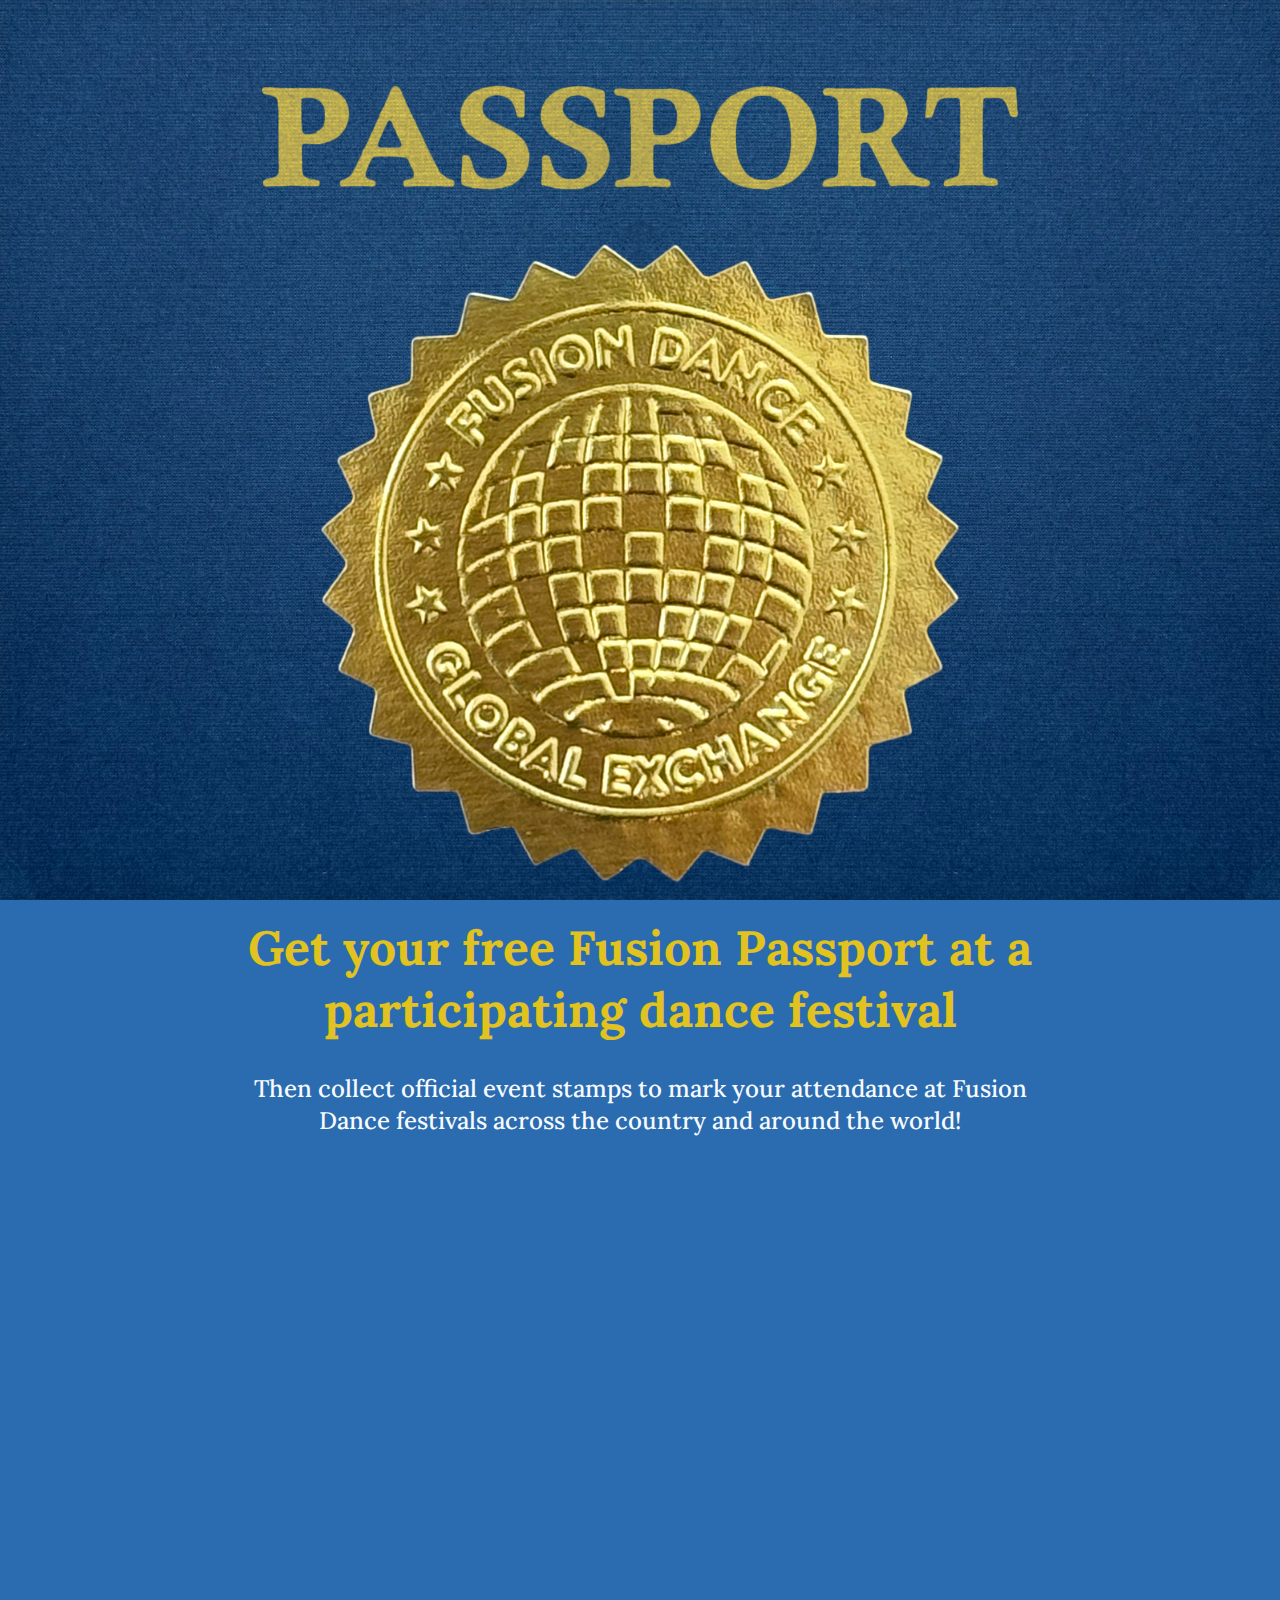
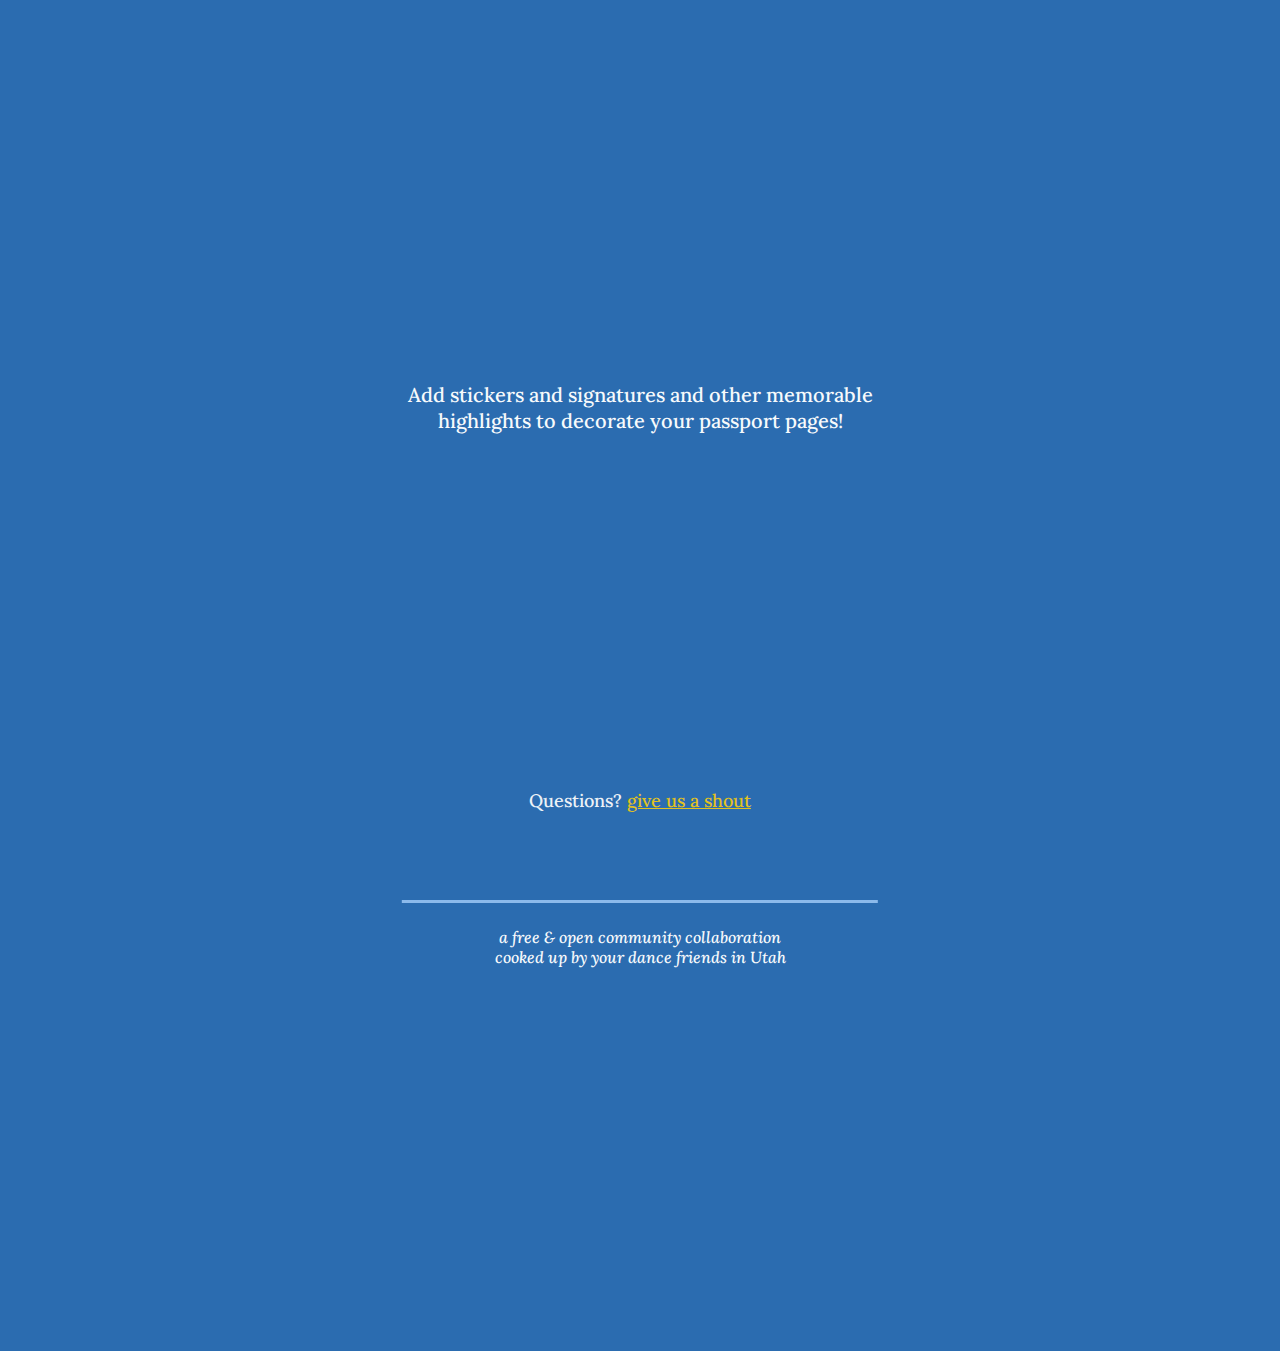
==== commit 07faf834: "Updated/Added simply-static-1-1744235679" ====
--- a/index.html
+++ b/index.html
@@ -23,11 +23,10 @@
 <link rel="stylesheet" id="kadence-blocks-column-css" href="/wp-content/plugins/kadence-blocks/dist/style-blocks-column.css" media="all">
 <link rel="stylesheet" id="kadence-blocks-image-css" href="/wp-content/plugins/kadence-blocks/dist/style-blocks-image.css" media="all">
 <style id="kadence-blocks-advancedheading-inline-css">.wp-block-kadence-advancedheading mark{background:transparent;border-style:solid;border-width:0}.wp-block-kadence-advancedheading mark.kt-highlight{color:#f76a0c;}.kb-adv-heading-icon{display: inline-flex;justify-content: center;align-items: center;} .is-layout-constrained > .kb-advanced-heading-link {display: block;}.single-content .kadence-advanced-heading-wrapper h1, .single-content .kadence-advanced-heading-wrapper h2, .single-content .kadence-advanced-heading-wrapper h3, .single-content .kadence-advanced-heading-wrapper h4, .single-content .kadence-advanced-heading-wrapper h5, .single-content .kadence-advanced-heading-wrapper h6 {margin: 1.5em 0 .5em;}.single-content .kadence-advanced-heading-wrapper+* { margin-top:0;}</style>
-<link rel="stylesheet" id="kadence-blocks-rowlayout-css" href="/wp-content/plugins/kadence-blocks/dist/style-blocks-rowlayout.css" media="all">
 <link rel="stylesheet" id="kadence-blocks-spacer-css" href="/wp-content/plugins/kadence-blocks/dist/style-blocks-spacer.css" media="all">
 <link rel="stylesheet" id="kadence-blocks-pro-aos-css" href="/wp-content/plugins/kadence-blocks-pro/includes/assets/css/aos.min.css" media="all">
 <style id="kadence-blocks-global-variables-inline-css">:root {--global-kb-font-size-sm:clamp(0.8rem, 0.73rem + 0.217vw, 0.9rem);--global-kb-font-size-md:clamp(1.1rem, 0.995rem + 0.326vw, 1.25rem);--global-kb-font-size-lg:clamp(1.75rem, 1.576rem + 0.543vw, 2rem);--global-kb-font-size-xl:clamp(2.25rem, 1.728rem + 1.63vw, 3rem);--global-kb-font-size-xxl:clamp(2.5rem, 1.456rem + 3.26vw, 4rem);--global-kb-font-size-xxxl:clamp(2.75rem, 0.489rem + 7.065vw, 6rem);}</style>
-<style id="kadence_blocks_css-inline-css">.kadence-column10_dd3a6d-ae > .kt-inside-inner-col{display:flex;}.kadence-column10_dd3a6d-ae > .kt-inside-inner-col{column-gap:var(--global-kb-gap-sm, 1rem);}.kadence-column10_dd3a6d-ae > .kt-inside-inner-col{flex-direction:column;justify-content:flex-start;align-items:center;}.kadence-column10_dd3a6d-ae > .kt-inside-inner-col > .kb-image-is-ratio-size{align-self:stretch;}.kadence-column10_dd3a6d-ae > .kt-inside-inner-col > .wp-block-kadence-advancedgallery{align-self:stretch;}.kadence-column10_dd3a6d-ae > .kt-inside-inner-col > .aligncenter{width:100%;}.kt-row-column-wrap > .kadence-column10_dd3a6d-ae{align-self:flex-start;}.kt-inner-column-height-full:not(.kt-has-1-columns) > .wp-block-kadence-column.kadence-column10_dd3a6d-ae{align-self:auto;}.kt-inner-column-height-full:not(.kt-has-1-columns) > .wp-block-kadence-column.kadence-column10_dd3a6d-ae > .kt-inside-inner-col{flex-direction:column;justify-content:flex-start;}.kadence-column10_dd3a6d-ae, .kt-inside-inner-col > .kadence-column10_dd3a6d-ae:not(.specificity){margin-top:var(--global-kb-spacing-xl, 4rem);}@media all and (max-width: 1024px){.kt-row-column-wrap > .kadence-column10_dd3a6d-ae{align-self:flex-start;}}@media all and (max-width: 1024px){.kt-inner-column-height-full:not(.kt-has-1-columns) > .wp-block-kadence-column.kadence-column10_dd3a6d-ae{align-self:auto;}}@media all and (max-width: 1024px){.kt-inner-column-height-full:not(.kt-has-1-columns) > .wp-block-kadence-column.kadence-column10_dd3a6d-ae > .kt-inside-inner-col{flex-direction:column;justify-content:flex-start;}}@media all and (max-width: 1024px){.kadence-column10_dd3a6d-ae > .kt-inside-inner-col{flex-direction:column;align-items:center;}}@media all and (max-width: 767px){.kt-row-column-wrap > .kadence-column10_dd3a6d-ae{align-self:flex-start;}.kt-inner-column-height-full:not(.kt-has-1-columns) > .wp-block-kadence-column.kadence-column10_dd3a6d-ae{align-self:auto;}.kt-inner-column-height-full:not(.kt-has-1-columns) > .wp-block-kadence-column.kadence-column10_dd3a6d-ae > .kt-inside-inner-col{flex-direction:column;justify-content:flex-start;}.kadence-column10_dd3a6d-ae > .kt-inside-inner-col{flex-direction:column;align-items:center;}}.wp-block-kadence-image.kb-image10_6b780b-8c:not(.kb-specificity-added):not(.kb-extra-specificity-added){margin-bottom:var(--global-kb-spacing-lg, 3rem);}.kb-image10_6b780b-8c.kb-image-is-ratio-size, .kb-image10_6b780b-8c .kb-image-is-ratio-size{max-width:768px;width:100%;}.wp-block-kadence-column > .kt-inside-inner-col > .kb-image10_6b780b-8c.kb-image-is-ratio-size, .wp-block-kadence-column > .kt-inside-inner-col > .kb-image10_6b780b-8c .kb-image-is-ratio-size{align-self:unset;}.kb-image10_6b780b-8c{max-width:768px;}.image-is-svg.kb-image10_6b780b-8c{-webkit-flex:0 1 100%;flex:0 1 100%;}.image-is-svg.kb-image10_6b780b-8c img{width:100%;}.kb-image10_6b780b-8c .kb-image-has-overlay:after{opacity:0.3;}.kb-image10_4054c4-ba.kb-image-is-ratio-size, .kb-image10_4054c4-ba .kb-image-is-ratio-size{max-width:640px;width:100%;}.wp-block-kadence-column > .kt-inside-inner-col > .kb-image10_4054c4-ba.kb-image-is-ratio-size, .wp-block-kadence-column > .kt-inside-inner-col > .kb-image10_4054c4-ba .kb-image-is-ratio-size{align-self:unset;}.kb-image10_4054c4-ba{max-width:640px;}.image-is-svg.kb-image10_4054c4-ba{-webkit-flex:0 1 100%;flex:0 1 100%;}.image-is-svg.kb-image10_4054c4-ba img{width:100%;}.kb-image10_4054c4-ba .kb-image-has-overlay:after{opacity:0.3;}.wp-block-kadence-advancedheading.kt-adv-heading10_9e7b85-6f, .wp-block-kadence-advancedheading.kt-adv-heading10_9e7b85-6f[data-kb-block="kb-adv-heading10_9e7b85-6f"]{margin-top:var(--global-kb-spacing-xs, 1rem);margin-bottom:var(--global-kb-spacing-md, 2rem);text-align:center;font-size:var(--global-kb-font-size-xl, 3rem);}.wp-block-kadence-advancedheading.kt-adv-heading10_9e7b85-6f mark.kt-highlight, .wp-block-kadence-advancedheading.kt-adv-heading10_9e7b85-6f[data-kb-block="kb-adv-heading10_9e7b85-6f"] mark.kt-highlight{-webkit-box-decoration-break:clone;box-decoration-break:clone;}@media all and (max-width: 767px){.wp-block-kadence-advancedheading.kt-adv-heading10_9e7b85-6f, .wp-block-kadence-advancedheading.kt-adv-heading10_9e7b85-6f[data-kb-block="kb-adv-heading10_9e7b85-6f"]{font-size:var(--global-kb-font-size-xl, 3rem);line-height:1.3;}}.wp-block-kadence-advancedheading.kt-adv-heading10_6e39a0-cc, .wp-block-kadence-advancedheading.kt-adv-heading10_6e39a0-cc[data-kb-block="kb-adv-heading10_6e39a0-cc"]{text-align:center;}.wp-block-kadence-advancedheading.kt-adv-heading10_6e39a0-cc mark.kt-highlight, .wp-block-kadence-advancedheading.kt-adv-heading10_6e39a0-cc[data-kb-block="kb-adv-heading10_6e39a0-cc"] mark.kt-highlight{-webkit-box-decoration-break:clone;box-decoration-break:clone;}@media all and (max-width: 767px){.wp-block-kadence-advancedheading.kt-adv-heading10_6e39a0-cc, .wp-block-kadence-advancedheading.kt-adv-heading10_6e39a0-cc[data-kb-block="kb-adv-heading10_6e39a0-cc"]{line-height:1.3;}}.kb-row-layout-id10_87f2d4-f8 > .kt-row-column-wrap{padding-top:var( --global-kb-row-default-top, var(--global-kb-spacing-sm, 1.5rem) );padding-bottom:var( --global-kb-row-default-bottom, var(--global-kb-spacing-sm, 1.5rem) );}.kb-row-layout-id10_87f2d4-f8 > .kt-row-column-wrap > div:not(.added-for-specificity){grid-column:initial;}.kb-row-layout-id10_87f2d4-f8 > .kt-row-column-wrap{grid-template-columns:repeat(3, minmax(0, 1fr));}.kb-row-layout-id10_87f2d4-f8 .kt-row-layout-top-sep{height:100px;}@media all and (max-width: 767px){.kb-row-layout-id10_87f2d4-f8 > .kt-row-column-wrap{column-gap:var(--global-kb-gap-sm, 1rem);row-gap:var(--global-kb-gap-sm, 1rem);grid-template-columns:repeat(3, minmax(0, 1fr));}.kb-row-layout-id10_87f2d4-f8 > .kt-row-column-wrap > div:not(.added-for-specificity){grid-column:initial;}}.kadence-column10_db36eb-92 > .kt-inside-inner-col{column-gap:var(--global-kb-gap-sm, 1rem);}.kadence-column10_db36eb-92 > .kt-inside-inner-col{flex-direction:column;}.kadence-column10_db36eb-92 > .kt-inside-inner-col > .aligncenter{width:100%;}@media all and (max-width: 1024px){.kadence-column10_db36eb-92 > .kt-inside-inner-col{flex-direction:column;}}@media all and (max-width: 767px){.kadence-column10_db36eb-92 > .kt-inside-inner-col{flex-direction:column;}}.kb-image10_3de9e7-91 .kb-image-has-overlay:after{opacity:0.3;border-top-left-radius:30px;border-top-right-radius:30px;border-bottom-right-radius:30px;border-bottom-left-radius:30px;}.kb-image10_3de9e7-91 img.kb-img, .kb-image10_3de9e7-91 .kb-img img{border-top:6px solid var(--global-palette6, #718096);border-right:6px solid var(--global-palette6, #718096);border-bottom:6px solid var(--global-palette6, #718096);border-left:6px solid var(--global-palette6, #718096);border-top-left-radius:30px;border-top-right-radius:30px;border-bottom-right-radius:30px;border-bottom-left-radius:30px;}@media all and (max-width: 1024px){.kb-image10_3de9e7-91 img.kb-img, .kb-image10_3de9e7-91 .kb-img img{border-top:6px solid var(--global-palette6, #718096);border-right:6px solid var(--global-palette6, #718096);border-bottom:6px solid var(--global-palette6, #718096);border-left:6px solid var(--global-palette6, #718096);}}@media all and (max-width: 767px){.kb-image10_3de9e7-91 .kb-image-has-overlay:after{border-top-left-radius:18px;border-top-right-radius:18px;border-bottom-right-radius:18px;border-bottom-left-radius:18px;}.kb-image10_3de9e7-91 img.kb-img, .kb-image10_3de9e7-91 .kb-img img{border-top:4px solid var(--global-palette6, #718096);border-right:4px solid var(--global-palette6, #718096);border-bottom:4px solid var(--global-palette6, #718096);border-left:4px solid var(--global-palette6, #718096);border-top-left-radius:18px;border-top-right-radius:18px;border-bottom-right-radius:18px;border-bottom-left-radius:18px;}}.kadence-column10_a5d62c-ea > .kt-inside-inner-col{column-gap:var(--global-kb-gap-sm, 1rem);}.kadence-column10_a5d62c-ea > .kt-inside-inner-col{flex-direction:column;}.kadence-column10_a5d62c-ea > .kt-inside-inner-col > .aligncenter{width:100%;}@media all and (max-width: 1024px){.kadence-column10_a5d62c-ea > .kt-inside-inner-col{flex-direction:column;}}@media all and (max-width: 767px){.kadence-column10_a5d62c-ea > .kt-inside-inner-col{flex-direction:column;}}.kb-image10_20e1a8-33 .kb-image-has-overlay:after{opacity:0.3;border-top-left-radius:30px;border-top-right-radius:30px;border-bottom-right-radius:30px;border-bottom-left-radius:30px;}.kb-image10_20e1a8-33 img.kb-img, .kb-image10_20e1a8-33 .kb-img img{border-top:6px solid var(--global-palette6, #718096);border-right:6px solid var(--global-palette6, #718096);border-bottom:6px solid var(--global-palette6, #718096);border-left:6px solid var(--global-palette6, #718096);border-top-left-radius:30px;border-top-right-radius:30px;border-bottom-right-radius:30px;border-bottom-left-radius:30px;}@media all and (max-width: 1024px){.kb-image10_20e1a8-33 img.kb-img, .kb-image10_20e1a8-33 .kb-img img{border-top:6px solid var(--global-palette6, #718096);border-right:6px solid var(--global-palette6, #718096);border-bottom:6px solid var(--global-palette6, #718096);border-left:6px solid var(--global-palette6, #718096);}}@media all and (max-width: 767px){.kb-image10_20e1a8-33 .kb-image-has-overlay:after{border-top-left-radius:18px;border-top-right-radius:18px;border-bottom-right-radius:18px;border-bottom-left-radius:18px;}.kb-image10_20e1a8-33 img.kb-img, .kb-image10_20e1a8-33 .kb-img img{border-top:4px solid var(--global-palette6, #718096);border-right:4px solid var(--global-palette6, #718096);border-bottom:4px solid var(--global-palette6, #718096);border-left:4px solid var(--global-palette6, #718096);border-top-left-radius:18px;border-top-right-radius:18px;border-bottom-right-radius:18px;border-bottom-left-radius:18px;}}.kadence-column10_5d26ff-6c > .kt-inside-inner-col{column-gap:var(--global-kb-gap-sm, 1rem);}.kadence-column10_5d26ff-6c > .kt-inside-inner-col{flex-direction:column;}.kadence-column10_5d26ff-6c > .kt-inside-inner-col > .aligncenter{width:100%;}@media all and (max-width: 1024px){.kadence-column10_5d26ff-6c > .kt-inside-inner-col{flex-direction:column;}}@media all and (max-width: 767px){.kadence-column10_5d26ff-6c > .kt-inside-inner-col{flex-direction:column;}}.kb-image10_f968f2-a3 .kb-image-has-overlay:after{opacity:0.3;border-top-left-radius:30px;border-top-right-radius:30px;border-bottom-right-radius:30px;border-bottom-left-radius:30px;}.kb-image10_f968f2-a3 img.kb-img, .kb-image10_f968f2-a3 .kb-img img{border-top:6px solid var(--global-palette6, #718096);border-right:6px solid var(--global-palette6, #718096);border-bottom:6px solid var(--global-palette6, #718096);border-left:6px solid var(--global-palette6, #718096);border-top-left-radius:30px;border-top-right-radius:30px;border-bottom-right-radius:30px;border-bottom-left-radius:30px;}@media all and (max-width: 1024px){.kb-image10_f968f2-a3 img.kb-img, .kb-image10_f968f2-a3 .kb-img img{border-top:6px solid var(--global-palette6, #718096);border-right:6px solid var(--global-palette6, #718096);border-bottom:6px solid var(--global-palette6, #718096);border-left:6px solid var(--global-palette6, #718096);}}@media all and (max-width: 767px){.kb-image10_f968f2-a3 .kb-image-has-overlay:after{border-top-left-radius:18px;border-top-right-radius:18px;border-bottom-right-radius:18px;border-bottom-left-radius:18px;}.kb-image10_f968f2-a3 img.kb-img, .kb-image10_f968f2-a3 .kb-img img{border-top:4px solid var(--global-palette6, #718096);border-right:4px solid var(--global-palette6, #718096);border-bottom:4px solid var(--global-palette6, #718096);border-left:4px solid var(--global-palette6, #718096);border-top-left-radius:18px;border-top-right-radius:18px;border-bottom-right-radius:18px;border-bottom-left-radius:18px;}}.kadence-column10_573464-b0 > .kt-inside-inner-col{column-gap:var(--global-kb-gap-sm, 1rem);}.kadence-column10_573464-b0 > .kt-inside-inner-col{flex-direction:column;}.kadence-column10_573464-b0 > .kt-inside-inner-col > .aligncenter{width:100%;}@media all and (max-width: 1024px){.kadence-column10_573464-b0 > .kt-inside-inner-col{flex-direction:column;}}@media all and (max-width: 767px){.kadence-column10_573464-b0 > .kt-inside-inner-col{flex-direction:column;}}.kb-image10_5cdd83-3c .kb-image-has-overlay:after{opacity:0.3;border-top-left-radius:30px;border-top-right-radius:30px;border-bottom-right-radius:30px;border-bottom-left-radius:30px;}.kb-image10_5cdd83-3c img.kb-img, .kb-image10_5cdd83-3c .kb-img img{border-top:6px solid var(--global-palette6, #718096);border-right:6px solid var(--global-palette6, #718096);border-bottom:6px solid var(--global-palette6, #718096);border-left:6px solid var(--global-palette6, #718096);border-top-left-radius:30px;border-top-right-radius:30px;border-bottom-right-radius:30px;border-bottom-left-radius:30px;}@media all and (max-width: 1024px){.kb-image10_5cdd83-3c img.kb-img, .kb-image10_5cdd83-3c .kb-img img{border-top:6px solid var(--global-palette6, #718096);border-right:6px solid var(--global-palette6, #718096);border-bottom:6px solid var(--global-palette6, #718096);border-left:6px solid var(--global-palette6, #718096);}}@media all and (max-width: 767px){.kb-image10_5cdd83-3c .kb-image-has-overlay:after{border-top-left-radius:18px;border-top-right-radius:18px;border-bottom-right-radius:18px;border-bottom-left-radius:18px;}.kb-image10_5cdd83-3c img.kb-img, .kb-image10_5cdd83-3c .kb-img img{border-top:4px solid var(--global-palette6, #718096);border-right:4px solid var(--global-palette6, #718096);border-bottom:4px solid var(--global-palette6, #718096);border-left:4px solid var(--global-palette6, #718096);border-top-left-radius:18px;border-top-right-radius:18px;border-bottom-right-radius:18px;border-bottom-left-radius:18px;}}.kadence-column10_8bd087-55 > .kt-inside-inner-col{column-gap:var(--global-kb-gap-sm, 1rem);}.kadence-column10_8bd087-55 > .kt-inside-inner-col{flex-direction:column;}.kadence-column10_8bd087-55 > .kt-inside-inner-col > .aligncenter{width:100%;}@media all and (max-width: 1024px){.kadence-column10_8bd087-55 > .kt-inside-inner-col{flex-direction:column;}}@media all and (max-width: 767px){.kadence-column10_8bd087-55 > .kt-inside-inner-col{flex-direction:column;}}.kb-image10_1405f9-52 .kb-image-has-overlay:after{opacity:0.3;border-top-left-radius:30px;border-top-right-radius:30px;border-bottom-right-radius:30px;border-bottom-left-radius:30px;}.kb-image10_1405f9-52 img.kb-img, .kb-image10_1405f9-52 .kb-img img{border-top:6px solid var(--global-palette6, #718096);border-right:6px solid var(--global-palette6, #718096);border-bottom:6px solid var(--global-palette6, #718096);border-left:6px solid var(--global-palette6, #718096);border-top-left-radius:30px;border-top-right-radius:30px;border-bottom-right-radius:30px;border-bottom-left-radius:30px;}@media all and (max-width: 1024px){.kb-image10_1405f9-52 img.kb-img, .kb-image10_1405f9-52 .kb-img img{border-top:6px solid var(--global-palette6, #718096);border-right:6px solid var(--global-palette6, #718096);border-bottom:6px solid var(--global-palette6, #718096);border-left:6px solid var(--global-palette6, #718096);}}@media all and (max-width: 767px){.kb-image10_1405f9-52 .kb-image-has-overlay:after{border-top-left-radius:18px;border-top-right-radius:18px;border-bottom-right-radius:18px;border-bottom-left-radius:18px;}.kb-image10_1405f9-52 img.kb-img, .kb-image10_1405f9-52 .kb-img img{border-top:4px solid var(--global-palette6, #718096);border-right:4px solid var(--global-palette6, #718096);border-bottom:4px solid var(--global-palette6, #718096);border-left:4px solid var(--global-palette6, #718096);border-top-left-radius:18px;border-top-right-radius:18px;border-bottom-right-radius:18px;border-bottom-left-radius:18px;}}.wp-block-kadence-advancedheading.kt-adv-heading10_3f3c50-f3, .wp-block-kadence-advancedheading.kt-adv-heading10_3f3c50-f3[data-kb-block="kb-adv-heading10_3f3c50-f3"]{max-width:499px;margin-right:auto;margin-left:auto;margin-top:var(--global-kb-spacing-sm, 1.5rem);text-align:center;font-size:var(--global-kb-font-size-md, 1.25rem);}.wp-block-kadence-advancedheading.kt-adv-heading10_3f3c50-f3 mark.kt-highlight, .wp-block-kadence-advancedheading.kt-adv-heading10_3f3c50-f3[data-kb-block="kb-adv-heading10_3f3c50-f3"] mark.kt-highlight{-webkit-box-decoration-break:clone;box-decoration-break:clone;}@media all and (max-width: 767px){.wp-block-kadence-advancedheading.kt-adv-heading10_3f3c50-f3, .wp-block-kadence-advancedheading.kt-adv-heading10_3f3c50-f3[data-kb-block="kb-adv-heading10_3f3c50-f3"]{line-height:1.3;}}.wp-block-kadence-image.kb-image10_58cf41-31:not(.kb-specificity-added):not(.kb-extra-specificity-added){margin-bottom:var(--global-kb-spacing-sm, 1.5rem);}.kb-image10_58cf41-31 .kb-image-has-overlay:after{opacity:0.3;border-top-left-radius:30px;border-top-right-radius:30px;border-bottom-right-radius:30px;border-bottom-left-radius:30px;}.kb-image10_58cf41-31 img.kb-img, .kb-image10_58cf41-31 .kb-img img{border-top:4px solid var(--global-palette7, #EDF2F7);border-right:4px solid var(--global-palette7, #EDF2F7);border-bottom:4px solid var(--global-palette7, #EDF2F7);border-left:4px solid var(--global-palette7, #EDF2F7);border-top-left-radius:30px;border-top-right-radius:30px;border-bottom-right-radius:30px;border-bottom-left-radius:30px;}@media all and (max-width: 1024px){.kb-image10_58cf41-31 img.kb-img, .kb-image10_58cf41-31 .kb-img img{border-top:4px solid var(--global-palette7, #EDF2F7);border-right:4px solid var(--global-palette7, #EDF2F7);border-bottom:4px solid var(--global-palette7, #EDF2F7);border-left:4px solid var(--global-palette7, #EDF2F7);}}@media all and (max-width: 767px){.kb-image10_58cf41-31 img.kb-img, .kb-image10_58cf41-31 .kb-img img{border-top:4px solid var(--global-palette7, #EDF2F7);border-right:4px solid var(--global-palette7, #EDF2F7);border-bottom:4px solid var(--global-palette7, #EDF2F7);border-left:4px solid var(--global-palette7, #EDF2F7);}}.wp-block-kadence-advancedheading.kt-adv-heading10_a33c47-ad mark.kt-highlight, .wp-block-kadence-advancedheading.kt-adv-heading10_a33c47-ad[data-kb-block="kb-adv-heading10_a33c47-ad"] mark.kt-highlight{-webkit-box-decoration-break:clone;box-decoration-break:clone;}.kadence-column10_330fbc-e7 > .kt-inside-inner-col{display:flex;}.kadence-column10_330fbc-e7 > .kt-inside-inner-col{column-gap:var(--global-kb-gap-sm, 1rem);}.kadence-column10_330fbc-e7 > .kt-inside-inner-col{flex-direction:column;align-items:center;}.kadence-column10_330fbc-e7 > .kt-inside-inner-col > .kb-image-is-ratio-size{align-self:stretch;}.kadence-column10_330fbc-e7 > .kt-inside-inner-col > .wp-block-kadence-advancedgallery{align-self:stretch;}.kadence-column10_330fbc-e7 > .kt-inside-inner-col > .aligncenter{width:100%;}.kadence-column10_330fbc-e7, .kt-inside-inner-col > .kadence-column10_330fbc-e7:not(.specificity){margin-top:var(--global-kb-spacing-xl, 4rem);}@media all and (max-width: 1024px){.kadence-column10_330fbc-e7 > .kt-inside-inner-col{flex-direction:column;align-items:center;}}@media all and (max-width: 767px){.kadence-column10_330fbc-e7 > .kt-inside-inner-col{flex-direction:column;align-items:center;}}.wp-block-kadence-spacer.kt-block-spacer-10_9e7719-fd .kt-block-spacer{height:50px;}.wp-block-kadence-spacer.kt-block-spacer-10_9e7719-fd .kt-divider{border-top-width:3px;height:1px;border-top-color:#8cbaeb;width:60%;}.wp-block-kadence-advancedheading.kt-adv-heading10_b647e9-c4, .wp-block-kadence-advancedheading.kt-adv-heading10_b647e9-c4[data-kb-block="kb-adv-heading10_b647e9-c4"]{margin-bottom:var(--global-kb-spacing-xs, 1rem);text-align:center;font-size:16px;}.wp-block-kadence-advancedheading.kt-adv-heading10_b647e9-c4 mark.kt-highlight, .wp-block-kadence-advancedheading.kt-adv-heading10_b647e9-c4[data-kb-block="kb-adv-heading10_b647e9-c4"] mark.kt-highlight{-webkit-box-decoration-break:clone;box-decoration-break:clone;}@media all and (max-width: 767px){.wp-block-kadence-advancedheading.kt-adv-heading10_b647e9-c4, .wp-block-kadence-advancedheading.kt-adv-heading10_b647e9-c4[data-kb-block="kb-adv-heading10_b647e9-c4"]{line-height:1.3;}}.kb-image10_d426d3-15.kb-image-is-ratio-size, .kb-image10_d426d3-15 .kb-image-is-ratio-size{max-width:150px;width:100%;}.wp-block-kadence-column > .kt-inside-inner-col > .kb-image10_d426d3-15.kb-image-is-ratio-size, .wp-block-kadence-column > .kt-inside-inner-col > .kb-image10_d426d3-15 .kb-image-is-ratio-size{align-self:unset;}.kb-image10_d426d3-15{max-width:150px;}.image-is-svg.kb-image10_d426d3-15{-webkit-flex:0 1 100%;flex:0 1 100%;}.image-is-svg.kb-image10_d426d3-15 img{width:100%;}.kb-image10_d426d3-15 .kb-image-has-overlay:after{opacity:0.3;mix-blend-mode:normal;}@media all and (max-width: 767px){.kb-image10_d426d3-15.kb-image-is-ratio-size, .kb-image10_d426d3-15 .kb-image-is-ratio-size{max-width:100px;width:100%;}.kb-image10_d426d3-15{max-width:100px;}}.kb-image10_720a74-75 .kb-image-has-overlay:after{opacity:0.3;}@media all and (max-width: 767px){.kb-image10_720a74-75.kb-image-is-ratio-size, .kb-image10_720a74-75 .kb-image-is-ratio-size{max-width:100px;width:100%;}.kb-image10_720a74-75{max-width:100px;}}</style>
+<style id="kadence_blocks_css-inline-css">.kadence-column10_19f1de-ce > .kt-inside-inner-col{display:flex;}.kadence-column10_19f1de-ce > .kt-inside-inner-col{column-gap:var(--global-kb-gap-sm, 1rem);}.kadence-column10_19f1de-ce > .kt-inside-inner-col{flex-direction:column;justify-content:flex-start;align-items:center;}.kadence-column10_19f1de-ce > .kt-inside-inner-col > .kb-image-is-ratio-size{align-self:stretch;}.kadence-column10_19f1de-ce > .kt-inside-inner-col > .wp-block-kadence-advancedgallery{align-self:stretch;}.kadence-column10_19f1de-ce > .kt-inside-inner-col > .aligncenter{width:100%;}.kt-row-column-wrap > .kadence-column10_19f1de-ce{align-self:flex-start;}.kt-inner-column-height-full:not(.kt-has-1-columns) > .wp-block-kadence-column.kadence-column10_19f1de-ce{align-self:auto;}.kt-inner-column-height-full:not(.kt-has-1-columns) > .wp-block-kadence-column.kadence-column10_19f1de-ce > .kt-inside-inner-col{flex-direction:column;justify-content:flex-start;}.kadence-column10_19f1de-ce, .kt-inside-inner-col > .kadence-column10_19f1de-ce:not(.specificity){margin-top:var(--global-kb-spacing-xl, 4rem);}@media all and (max-width: 1024px){.kt-row-column-wrap > .kadence-column10_19f1de-ce{align-self:flex-start;}}@media all and (max-width: 1024px){.kt-inner-column-height-full:not(.kt-has-1-columns) > .wp-block-kadence-column.kadence-column10_19f1de-ce{align-self:auto;}}@media all and (max-width: 1024px){.kt-inner-column-height-full:not(.kt-has-1-columns) > .wp-block-kadence-column.kadence-column10_19f1de-ce > .kt-inside-inner-col{flex-direction:column;justify-content:flex-start;}}@media all and (max-width: 1024px){.kadence-column10_19f1de-ce > .kt-inside-inner-col{flex-direction:column;align-items:center;}}@media all and (max-width: 767px){.kt-row-column-wrap > .kadence-column10_19f1de-ce{align-self:flex-start;}.kt-inner-column-height-full:not(.kt-has-1-columns) > .wp-block-kadence-column.kadence-column10_19f1de-ce{align-self:auto;}.kt-inner-column-height-full:not(.kt-has-1-columns) > .wp-block-kadence-column.kadence-column10_19f1de-ce > .kt-inside-inner-col{flex-direction:column;justify-content:flex-start;}.kadence-column10_19f1de-ce > .kt-inside-inner-col{flex-direction:column;align-items:center;}}.wp-block-kadence-image.kb-image10_dac1b6-26:not(.kb-specificity-added):not(.kb-extra-specificity-added){margin-bottom:var(--global-kb-spacing-lg, 3rem);}.kb-image10_dac1b6-26.kb-image-is-ratio-size, .kb-image10_dac1b6-26 .kb-image-is-ratio-size{max-width:768px;width:100%;}.wp-block-kadence-column > .kt-inside-inner-col > .kb-image10_dac1b6-26.kb-image-is-ratio-size, .wp-block-kadence-column > .kt-inside-inner-col > .kb-image10_dac1b6-26 .kb-image-is-ratio-size{align-self:unset;}.kb-image10_dac1b6-26{max-width:768px;}.image-is-svg.kb-image10_dac1b6-26{-webkit-flex:0 1 100%;flex:0 1 100%;}.image-is-svg.kb-image10_dac1b6-26 img{width:100%;}.kb-image10_dac1b6-26 .kb-image-has-overlay:after{opacity:0.3;}.kb-image10_86a003-ae.kb-image-is-ratio-size, .kb-image10_86a003-ae .kb-image-is-ratio-size{max-width:640px;width:100%;}.wp-block-kadence-column > .kt-inside-inner-col > .kb-image10_86a003-ae.kb-image-is-ratio-size, .wp-block-kadence-column > .kt-inside-inner-col > .kb-image10_86a003-ae .kb-image-is-ratio-size{align-self:unset;}.kb-image10_86a003-ae{max-width:640px;}.image-is-svg.kb-image10_86a003-ae{-webkit-flex:0 1 100%;flex:0 1 100%;}.image-is-svg.kb-image10_86a003-ae img{width:100%;}.kb-image10_86a003-ae .kb-image-has-overlay:after{opacity:0.3;}.wp-block-kadence-advancedheading.kt-adv-heading10_22c276-0b, .wp-block-kadence-advancedheading.kt-adv-heading10_22c276-0b[data-kb-block="kb-adv-heading10_22c276-0b"]{margin-top:var(--global-kb-spacing-xs, 1rem);margin-bottom:var(--global-kb-spacing-md, 2rem);text-align:center;font-size:var(--global-kb-font-size-xl, 3rem);}.wp-block-kadence-advancedheading.kt-adv-heading10_22c276-0b mark.kt-highlight, .wp-block-kadence-advancedheading.kt-adv-heading10_22c276-0b[data-kb-block="kb-adv-heading10_22c276-0b"] mark.kt-highlight{-webkit-box-decoration-break:clone;box-decoration-break:clone;}@media all and (max-width: 767px){.wp-block-kadence-advancedheading.kt-adv-heading10_22c276-0b, .wp-block-kadence-advancedheading.kt-adv-heading10_22c276-0b[data-kb-block="kb-adv-heading10_22c276-0b"]{font-size:var(--global-kb-font-size-xl, 3rem);line-height:1.3;}}.wp-block-kadence-advancedheading.kt-adv-heading10_2d1d20-1e, .wp-block-kadence-advancedheading.kt-adv-heading10_2d1d20-1e[data-kb-block="kb-adv-heading10_2d1d20-1e"]{text-align:center;}.wp-block-kadence-advancedheading.kt-adv-heading10_2d1d20-1e mark.kt-highlight, .wp-block-kadence-advancedheading.kt-adv-heading10_2d1d20-1e[data-kb-block="kb-adv-heading10_2d1d20-1e"] mark.kt-highlight{-webkit-box-decoration-break:clone;box-decoration-break:clone;}@media all and (max-width: 767px){.wp-block-kadence-advancedheading.kt-adv-heading10_2d1d20-1e, .wp-block-kadence-advancedheading.kt-adv-heading10_2d1d20-1e[data-kb-block="kb-adv-heading10_2d1d20-1e"]{line-height:1.3;}}.kadence-column10_6c87b6-52 > .kt-inside-inner-col{display:flex;}.kadence-column10_6c87b6-52 > .kt-inside-inner-col{row-gap:14px;column-gap:var(--global-kb-gap-sm, 1rem);}.kadence-column10_6c87b6-52 > .kt-inside-inner-col{flex-direction:row;flex-wrap:wrap;align-items:center;justify-content:center;flex-wrap:wrap;}.kadence-column10_6c87b6-52 > .kt-inside-inner-col > *, .kadence-column10_6c87b6-52 > .kt-inside-inner-col > figure.wp-block-image, .kadence-column10_6c87b6-52 > .kt-inside-inner-col > figure.wp-block-kadence-image{margin-top:0px;margin-bottom:0px;}.kadence-column10_6c87b6-52 > .kt-inside-inner-col > .kb-image-is-ratio-size{flex-grow:1;}.wp-block-kadence-column.kb-section-dir-horizontal.kadence-column10_6c87b6-52 > .kt-inside-inner-col > *{flex-basis:250px;}.wp-block-kadence-column.kb-section-dir-horizontal.kadence-column10_6c87b6-52 > .kt-inside-inner-col > .wp-block-kadence-infobox{width:0px;}.kadence-column10_6c87b6-52, .kt-inside-inner-col > .kadence-column10_6c87b6-52:not(.specificity){margin-top:var(--global-kb-spacing-xs, 1rem);margin-bottom:var(--global-kb-spacing-xs, 1rem);}@media all and (max-width: 1024px){.wp-block-kadence-column.kb-section-dir-horizontal.kadence-column10_6c87b6-52 > .kt-inside-inner-col > *{flex-basis:10px;}}@media all and (max-width: 1024px){.kadence-column10_6c87b6-52 > .kt-inside-inner-col{flex-direction:row;flex-wrap:wrap;justify-content:center;flex-wrap:wrap;}}@media all and (min-width: 768px) and (max-width: 1024px){.kadence-column10_6c87b6-52 > .kt-inside-inner-col > *, .kadence-column10_6c87b6-52 > .kt-inside-inner-col > figure.wp-block-image, .kadence-column10_6c87b6-52 > .kt-inside-inner-col > figure.wp-block-kadence-image{margin-top:0px;margin-bottom:0px;}.kadence-column10_6c87b6-52 > .kt-inside-inner-col > .kb-image-is-ratio-size{flex-grow:1;}}@media all and (max-width: 767px){.wp-block-kadence-column.kb-section-dir-horizontal.kadence-column10_6c87b6-52 > .kt-inside-inner-col > *{flex-basis:100px;}.kadence-column10_6c87b6-52 > .kt-inside-inner-col{flex-direction:row;flex-wrap:wrap;justify-content:center;flex-wrap:wrap;}.kadence-column10_6c87b6-52 > .kt-inside-inner-col > *, .kadence-column10_6c87b6-52 > .kt-inside-inner-col > figure.wp-block-image, .kadence-column10_6c87b6-52 > .kt-inside-inner-col > figure.wp-block-kadence-image{margin-top:0px;margin-bottom:0px;}.kadence-column10_6c87b6-52 > .kt-inside-inner-col > .kb-image-is-ratio-size{flex-grow:1;}}.kb-image10_e0d065-f8 .kb-image-has-overlay:after{opacity:0.3;border-top-left-radius:30px;border-top-right-radius:30px;border-bottom-right-radius:30px;border-bottom-left-radius:30px;}.kb-image10_e0d065-f8 img.kb-img, .kb-image10_e0d065-f8 .kb-img img{border-top:6px solid var(--global-palette6, #718096);border-right:6px solid var(--global-palette6, #718096);border-bottom:6px solid var(--global-palette6, #718096);border-left:6px solid var(--global-palette6, #718096);border-top-left-radius:30px;border-top-right-radius:30px;border-bottom-right-radius:30px;border-bottom-left-radius:30px;}@media all and (max-width: 1024px){.kb-image10_e0d065-f8 img.kb-img, .kb-image10_e0d065-f8 .kb-img img{border-top:6px solid var(--global-palette6, #718096);border-right:6px solid var(--global-palette6, #718096);border-bottom:6px solid var(--global-palette6, #718096);border-left:6px solid var(--global-palette6, #718096);}}@media all and (max-width: 767px){.kb-image10_e0d065-f8 .kb-image-has-overlay:after{border-top-left-radius:18px;border-top-right-radius:18px;border-bottom-right-radius:18px;border-bottom-left-radius:18px;}.kb-image10_e0d065-f8 img.kb-img, .kb-image10_e0d065-f8 .kb-img img{border-top:4px solid var(--global-palette6, #718096);border-right:4px solid var(--global-palette6, #718096);border-bottom:4px solid var(--global-palette6, #718096);border-left:4px solid var(--global-palette6, #718096);border-top-left-radius:18px;border-top-right-radius:18px;border-bottom-right-radius:18px;border-bottom-left-radius:18px;}}.kb-image10_eb094b-8e .kb-image-has-overlay:after{opacity:0.3;border-top-left-radius:30px;border-top-right-radius:30px;border-bottom-right-radius:30px;border-bottom-left-radius:30px;}.kb-image10_eb094b-8e img.kb-img, .kb-image10_eb094b-8e .kb-img img{border-top:6px solid var(--global-palette6, #718096);border-right:6px solid var(--global-palette6, #718096);border-bottom:6px solid var(--global-palette6, #718096);border-left:6px solid var(--global-palette6, #718096);border-top-left-radius:30px;border-top-right-radius:30px;border-bottom-right-radius:30px;border-bottom-left-radius:30px;}@media all and (max-width: 1024px){.kb-image10_eb094b-8e img.kb-img, .kb-image10_eb094b-8e .kb-img img{border-top:6px solid var(--global-palette6, #718096);border-right:6px solid var(--global-palette6, #718096);border-bottom:6px solid var(--global-palette6, #718096);border-left:6px solid var(--global-palette6, #718096);}}@media all and (max-width: 767px){.kb-image10_eb094b-8e .kb-image-has-overlay:after{border-top-left-radius:18px;border-top-right-radius:18px;border-bottom-right-radius:18px;border-bottom-left-radius:18px;}.kb-image10_eb094b-8e img.kb-img, .kb-image10_eb094b-8e .kb-img img{border-top:4px solid var(--global-palette6, #718096);border-right:4px solid var(--global-palette6, #718096);border-bottom:4px solid var(--global-palette6, #718096);border-left:4px solid var(--global-palette6, #718096);border-top-left-radius:18px;border-top-right-radius:18px;border-bottom-right-radius:18px;border-bottom-left-radius:18px;}}.kb-image10_1efe67-ce .kb-image-has-overlay:after{opacity:0.3;border-top-left-radius:30px;border-top-right-radius:30px;border-bottom-right-radius:30px;border-bottom-left-radius:30px;}.kb-image10_1efe67-ce img.kb-img, .kb-image10_1efe67-ce .kb-img img{border-top:6px solid var(--global-palette6, #718096);border-right:6px solid var(--global-palette6, #718096);border-bottom:6px solid var(--global-palette6, #718096);border-left:6px solid var(--global-palette6, #718096);border-top-left-radius:30px;border-top-right-radius:30px;border-bottom-right-radius:30px;border-bottom-left-radius:30px;}@media all and (max-width: 1024px){.kb-image10_1efe67-ce img.kb-img, .kb-image10_1efe67-ce .kb-img img{border-top:6px solid var(--global-palette6, #718096);border-right:6px solid var(--global-palette6, #718096);border-bottom:6px solid var(--global-palette6, #718096);border-left:6px solid var(--global-palette6, #718096);}}@media all and (max-width: 767px){.kb-image10_1efe67-ce .kb-image-has-overlay:after{border-top-left-radius:18px;border-top-right-radius:18px;border-bottom-right-radius:18px;border-bottom-left-radius:18px;}.kb-image10_1efe67-ce img.kb-img, .kb-image10_1efe67-ce .kb-img img{border-top:4px solid var(--global-palette6, #718096);border-right:4px solid var(--global-palette6, #718096);border-bottom:4px solid var(--global-palette6, #718096);border-left:4px solid var(--global-palette6, #718096);border-top-left-radius:18px;border-top-right-radius:18px;border-bottom-right-radius:18px;border-bottom-left-radius:18px;}}.kb-image10_02a06e-d7 .kb-image-has-overlay:after{opacity:0.3;border-top-left-radius:30px;border-top-right-radius:30px;border-bottom-right-radius:30px;border-bottom-left-radius:30px;}.kb-image10_02a06e-d7 img.kb-img, .kb-image10_02a06e-d7 .kb-img img{border-top:6px solid var(--global-palette6, #718096);border-right:6px solid var(--global-palette6, #718096);border-bottom:6px solid var(--global-palette6, #718096);border-left:6px solid var(--global-palette6, #718096);border-top-left-radius:30px;border-top-right-radius:30px;border-bottom-right-radius:30px;border-bottom-left-radius:30px;}@media all and (max-width: 1024px){.kb-image10_02a06e-d7 img.kb-img, .kb-image10_02a06e-d7 .kb-img img{border-top:6px solid var(--global-palette6, #718096);border-right:6px solid var(--global-palette6, #718096);border-bottom:6px solid var(--global-palette6, #718096);border-left:6px solid var(--global-palette6, #718096);}}@media all and (max-width: 767px){.kb-image10_02a06e-d7 .kb-image-has-overlay:after{border-top-left-radius:18px;border-top-right-radius:18px;border-bottom-right-radius:18px;border-bottom-left-radius:18px;}.kb-image10_02a06e-d7 img.kb-img, .kb-image10_02a06e-d7 .kb-img img{border-top:4px solid var(--global-palette6, #718096);border-right:4px solid var(--global-palette6, #718096);border-bottom:4px solid var(--global-palette6, #718096);border-left:4px solid var(--global-palette6, #718096);border-top-left-radius:18px;border-top-right-radius:18px;border-bottom-right-radius:18px;border-bottom-left-radius:18px;}}.kb-image10_26a97d-23 .kb-image-has-overlay:after{opacity:0.3;border-top-left-radius:30px;border-top-right-radius:30px;border-bottom-right-radius:30px;border-bottom-left-radius:30px;}.kb-image10_26a97d-23 img.kb-img, .kb-image10_26a97d-23 .kb-img img{border-top:6px solid var(--global-palette6, #718096);border-right:6px solid var(--global-palette6, #718096);border-bottom:6px solid var(--global-palette6, #718096);border-left:6px solid var(--global-palette6, #718096);border-top-left-radius:30px;border-top-right-radius:30px;border-bottom-right-radius:30px;border-bottom-left-radius:30px;}@media all and (max-width: 1024px){.kb-image10_26a97d-23 img.kb-img, .kb-image10_26a97d-23 .kb-img img{border-top:6px solid var(--global-palette6, #718096);border-right:6px solid var(--global-palette6, #718096);border-bottom:6px solid var(--global-palette6, #718096);border-left:6px solid var(--global-palette6, #718096);}}@media all and (max-width: 767px){.kb-image10_26a97d-23 .kb-image-has-overlay:after{border-top-left-radius:18px;border-top-right-radius:18px;border-bottom-right-radius:18px;border-bottom-left-radius:18px;}.kb-image10_26a97d-23 img.kb-img, .kb-image10_26a97d-23 .kb-img img{border-top:4px solid var(--global-palette6, #718096);border-right:4px solid var(--global-palette6, #718096);border-bottom:4px solid var(--global-palette6, #718096);border-left:4px solid var(--global-palette6, #718096);border-top-left-radius:18px;border-top-right-radius:18px;border-bottom-right-radius:18px;border-bottom-left-radius:18px;}}.kb-image10_4464c6-e9 .kb-image-has-overlay:after{opacity:0.3;border-top-left-radius:30px;border-top-right-radius:30px;border-bottom-right-radius:30px;border-bottom-left-radius:30px;}.kb-image10_4464c6-e9 img.kb-img, .kb-image10_4464c6-e9 .kb-img img{border-top:6px solid var(--global-palette6, #718096);border-right:6px solid var(--global-palette6, #718096);border-bottom:6px solid var(--global-palette6, #718096);border-left:6px solid var(--global-palette6, #718096);border-top-left-radius:30px;border-top-right-radius:30px;border-bottom-right-radius:30px;border-bottom-left-radius:30px;}@media all and (max-width: 1024px){.kb-image10_4464c6-e9 img.kb-img, .kb-image10_4464c6-e9 .kb-img img{border-top:6px solid var(--global-palette6, #718096);border-right:6px solid var(--global-palette6, #718096);border-bottom:6px solid var(--global-palette6, #718096);border-left:6px solid var(--global-palette6, #718096);}}@media all and (max-width: 767px){.kb-image10_4464c6-e9 .kb-image-has-overlay:after{border-top-left-radius:18px;border-top-right-radius:18px;border-bottom-right-radius:18px;border-bottom-left-radius:18px;}.kb-image10_4464c6-e9 img.kb-img, .kb-image10_4464c6-e9 .kb-img img{border-top:4px solid var(--global-palette6, #718096);border-right:4px solid var(--global-palette6, #718096);border-bottom:4px solid var(--global-palette6, #718096);border-left:4px solid var(--global-palette6, #718096);border-top-left-radius:18px;border-top-right-radius:18px;border-bottom-right-radius:18px;border-bottom-left-radius:18px;}}.kb-image10_5bc3ae-d4 .kb-image-has-overlay:after{opacity:0.3;border-top-left-radius:30px;border-top-right-radius:30px;border-bottom-right-radius:30px;border-bottom-left-radius:30px;}.kb-image10_5bc3ae-d4 img.kb-img, .kb-image10_5bc3ae-d4 .kb-img img{border-top:6px solid var(--global-palette6, #718096);border-right:6px solid var(--global-palette6, #718096);border-bottom:6px solid var(--global-palette6, #718096);border-left:6px solid var(--global-palette6, #718096);border-top-left-radius:30px;border-top-right-radius:30px;border-bottom-right-radius:30px;border-bottom-left-radius:30px;}@media all and (max-width: 1024px){.kb-image10_5bc3ae-d4 img.kb-img, .kb-image10_5bc3ae-d4 .kb-img img{border-top:6px solid var(--global-palette6, #718096);border-right:6px solid var(--global-palette6, #718096);border-bottom:6px solid var(--global-palette6, #718096);border-left:6px solid var(--global-palette6, #718096);}}@media all and (max-width: 767px){.kb-image10_5bc3ae-d4 .kb-image-has-overlay:after{border-top-left-radius:18px;border-top-right-radius:18px;border-bottom-right-radius:18px;border-bottom-left-radius:18px;}.kb-image10_5bc3ae-d4 img.kb-img, .kb-image10_5bc3ae-d4 .kb-img img{border-top:4px solid var(--global-palette6, #718096);border-right:4px solid var(--global-palette6, #718096);border-bottom:4px solid var(--global-palette6, #718096);border-left:4px solid var(--global-palette6, #718096);border-top-left-radius:18px;border-top-right-radius:18px;border-bottom-right-radius:18px;border-bottom-left-radius:18px;}}.wp-block-kadence-advancedheading.kt-adv-heading10_afc4d2-b9, .wp-block-kadence-advancedheading.kt-adv-heading10_afc4d2-b9[data-kb-block="kb-adv-heading10_afc4d2-b9"]{max-width:499px;margin-right:auto;margin-left:auto;margin-top:var(--global-kb-spacing-sm, 1.5rem);text-align:center;font-size:var(--global-kb-font-size-md, 1.25rem);}.wp-block-kadence-advancedheading.kt-adv-heading10_afc4d2-b9 mark.kt-highlight, .wp-block-kadence-advancedheading.kt-adv-heading10_afc4d2-b9[data-kb-block="kb-adv-heading10_afc4d2-b9"] mark.kt-highlight{-webkit-box-decoration-break:clone;box-decoration-break:clone;}@media all and (max-width: 767px){.wp-block-kadence-advancedheading.kt-adv-heading10_afc4d2-b9, .wp-block-kadence-advancedheading.kt-adv-heading10_afc4d2-b9[data-kb-block="kb-adv-heading10_afc4d2-b9"]{line-height:1.3;}}.wp-block-kadence-image.kb-image10_7ecc34-a4:not(.kb-specificity-added):not(.kb-extra-specificity-added){margin-bottom:var(--global-kb-spacing-sm, 1.5rem);}.kb-image10_7ecc34-a4 .kb-image-has-overlay:after{opacity:0.3;border-top-left-radius:30px;border-top-right-radius:30px;border-bottom-right-radius:30px;border-bottom-left-radius:30px;}.kb-image10_7ecc34-a4 img.kb-img, .kb-image10_7ecc34-a4 .kb-img img{border-top:4px solid var(--global-palette7, #EDF2F7);border-right:4px solid var(--global-palette7, #EDF2F7);border-bottom:4px solid var(--global-palette7, #EDF2F7);border-left:4px solid var(--global-palette7, #EDF2F7);border-top-left-radius:30px;border-top-right-radius:30px;border-bottom-right-radius:30px;border-bottom-left-radius:30px;}@media all and (max-width: 1024px){.kb-image10_7ecc34-a4 img.kb-img, .kb-image10_7ecc34-a4 .kb-img img{border-top:4px solid var(--global-palette7, #EDF2F7);border-right:4px solid var(--global-palette7, #EDF2F7);border-bottom:4px solid var(--global-palette7, #EDF2F7);border-left:4px solid var(--global-palette7, #EDF2F7);}}@media all and (max-width: 767px){.kb-image10_7ecc34-a4 img.kb-img, .kb-image10_7ecc34-a4 .kb-img img{border-top:4px solid var(--global-palette7, #EDF2F7);border-right:4px solid var(--global-palette7, #EDF2F7);border-bottom:4px solid var(--global-palette7, #EDF2F7);border-left:4px solid var(--global-palette7, #EDF2F7);}}.wp-block-kadence-advancedheading.kt-adv-heading10_21dd9e-e5 mark.kt-highlight, .wp-block-kadence-advancedheading.kt-adv-heading10_21dd9e-e5[data-kb-block="kb-adv-heading10_21dd9e-e5"] mark.kt-highlight{-webkit-box-decoration-break:clone;box-decoration-break:clone;}.kadence-column10_533683-3b > .kt-inside-inner-col{display:flex;}.kadence-column10_533683-3b > .kt-inside-inner-col{column-gap:var(--global-kb-gap-sm, 1rem);}.kadence-column10_533683-3b > .kt-inside-inner-col{flex-direction:column;align-items:center;}.kadence-column10_533683-3b > .kt-inside-inner-col > .kb-image-is-ratio-size{align-self:stretch;}.kadence-column10_533683-3b > .kt-inside-inner-col > .wp-block-kadence-advancedgallery{align-self:stretch;}.kadence-column10_533683-3b > .kt-inside-inner-col > .aligncenter{width:100%;}.kadence-column10_533683-3b, .kt-inside-inner-col > .kadence-column10_533683-3b:not(.specificity){margin-top:var(--global-kb-spacing-xl, 4rem);}@media all and (max-width: 1024px){.kadence-column10_533683-3b > .kt-inside-inner-col{flex-direction:column;align-items:center;}}@media all and (max-width: 767px){.kadence-column10_533683-3b > .kt-inside-inner-col{flex-direction:column;align-items:center;}}.wp-block-kadence-spacer.kt-block-spacer-10_a93bb6-1c .kt-block-spacer{height:50px;}.wp-block-kadence-spacer.kt-block-spacer-10_a93bb6-1c .kt-divider{border-top-width:3px;height:1px;border-top-color:#8cbaeb;width:60%;}.wp-block-kadence-advancedheading.kt-adv-heading10_907e33-be, .wp-block-kadence-advancedheading.kt-adv-heading10_907e33-be[data-kb-block="kb-adv-heading10_907e33-be"]{margin-bottom:var(--global-kb-spacing-xs, 1rem);text-align:center;font-size:16px;}.wp-block-kadence-advancedheading.kt-adv-heading10_907e33-be mark.kt-highlight, .wp-block-kadence-advancedheading.kt-adv-heading10_907e33-be[data-kb-block="kb-adv-heading10_907e33-be"] mark.kt-highlight{-webkit-box-decoration-break:clone;box-decoration-break:clone;}@media all and (max-width: 767px){.wp-block-kadence-advancedheading.kt-adv-heading10_907e33-be, .wp-block-kadence-advancedheading.kt-adv-heading10_907e33-be[data-kb-block="kb-adv-heading10_907e33-be"]{line-height:1.3;}}.kb-image10_acfffe-95.kb-image-is-ratio-size, .kb-image10_acfffe-95 .kb-image-is-ratio-size{max-width:150px;width:100%;}.wp-block-kadence-column > .kt-inside-inner-col > .kb-image10_acfffe-95.kb-image-is-ratio-size, .wp-block-kadence-column > .kt-inside-inner-col > .kb-image10_acfffe-95 .kb-image-is-ratio-size{align-self:unset;}.kb-image10_acfffe-95{max-width:150px;}.image-is-svg.kb-image10_acfffe-95{-webkit-flex:0 1 100%;flex:0 1 100%;}.image-is-svg.kb-image10_acfffe-95 img{width:100%;}.kb-image10_acfffe-95 .kb-image-has-overlay:after{opacity:0.3;mix-blend-mode:normal;}@media all and (max-width: 767px){.kb-image10_acfffe-95.kb-image-is-ratio-size, .kb-image10_acfffe-95 .kb-image-is-ratio-size{max-width:100px;width:100%;}.kb-image10_acfffe-95{max-width:100px;}}.kb-image10_4b5e97-80 .kb-image-has-overlay:after{opacity:0.3;}@media all and (max-width: 767px){.kb-image10_4b5e97-80.kb-image-is-ratio-size, .kb-image10_4b5e97-80 .kb-image-is-ratio-size{max-width:100px;width:100%;}.kb-image10_4b5e97-80{max-width:100px;}}</style>
 <link rel="https://api.w.org/" href="/wp-json/">
 <link rel="alternate" title="JSON" type="application/json" href="/wp-json/wp/v2/pages/10">
 
@@ -63,82 +62,80 @@
 		
 <div class="entry-content single-content">
 	
-<div class="wp-block-kadence-column kadence-column10_dd3a6d-ae"><div class="kt-inside-inner-col">
-<figure class="wp-block-kadence-image kb-image10_6b780b-8c size-medium_large"><img fetchpriority="high" decoding="async" width="768" height="113" src="/wp-content/uploads/2025/03/passport-text-768x113.png" alt="" class="kb-img wp-image-30" srcset="/wp-content/uploads/2025/03/passport-text-768x113.png 768w, /wp-content/uploads/2025/03/passport-text-300x44.png 300w, /wp-content/uploads/2025/03/passport-text-1024x151.png 1024w, /wp-content/uploads/2025/03/passport-text-1536x226.png 1536w, /wp-content/uploads/2025/03/passport-text.png 1807w" sizes="(max-width: 768px) 100vw, 768px"></figure>
+<div class="wp-block-kadence-column kadence-column10_19f1de-ce"><div class="kt-inside-inner-col">
+<figure class="wp-block-kadence-image kb-image10_dac1b6-26 size-medium_large"><img fetchpriority="high" decoding="async" width="768" height="113" src="/wp-content/uploads/2025/03/passport-text-768x113.png" alt="" class="kb-img wp-image-30" srcset="/wp-content/uploads/2025/03/passport-text-768x113.png 768w, /wp-content/uploads/2025/03/passport-text-300x44.png 300w, /wp-content/uploads/2025/03/passport-text-1024x151.png 1024w, /wp-content/uploads/2025/03/passport-text-1536x226.png 1536w, /wp-content/uploads/2025/03/passport-text.png 1807w" sizes="(max-width: 768px) 100vw, 768px"></figure>
 
 
 
-<figure class="wp-block-kadence-image kb-image10_4054c4-ba size-full"><img decoding="async" width="798" height="800" src="/wp-content/uploads/2025/03/goldseal.png" alt="" class="kb-img wp-image-14" srcset="/wp-content/uploads/2025/03/goldseal.png 798w, /wp-content/uploads/2025/03/goldseal-300x300.png 300w, /wp-content/uploads/2025/03/goldseal-150x150.png 150w, /wp-content/uploads/2025/03/goldseal-768x770.png 768w" sizes="(max-width: 798px) 100vw, 798px"></figure>
+<figure class="wp-block-kadence-image kb-image10_86a003-ae size-full"><img decoding="async" width="798" height="800" src="/wp-content/uploads/2025/03/goldseal.png" alt="" class="kb-img wp-image-14" srcset="/wp-content/uploads/2025/03/goldseal.png 798w, /wp-content/uploads/2025/03/goldseal-300x300.png 300w, /wp-content/uploads/2025/03/goldseal-150x150.png 150w, /wp-content/uploads/2025/03/goldseal-768x770.png 768w" sizes="(max-width: 798px) 100vw, 798px"></figure>
 
 
 
-<h1 class="kt-adv-heading10_9e7b85-6f wp-block-kadence-advancedheading has-theme-palette-1-color has-text-color" data-kb-block="kb-adv-heading10_9e7b85-6f">Get your free Fusion Passport at a participating dance festival</h1>
+<h1 class="kt-adv-heading10_22c276-0b wp-block-kadence-advancedheading has-theme-palette-1-color has-text-color" data-kb-block="kb-adv-heading10_22c276-0b">Get your free Fusion Passport at a participating dance festival</h1>
 
 
 
-<h3 class="kt-adv-heading10_6e39a0-cc wp-block-kadence-advancedheading has-theme-palette-8-color has-text-color" data-kb-block="kb-adv-heading10_6e39a0-cc">Then collect official event stamps to mark your attendance at Fusion Dance festivals across the country and around the world!</h3>
+<h3 class="kt-adv-heading10_2d1d20-1e wp-block-kadence-advancedheading has-theme-palette-8-color has-text-color" data-kb-block="kb-adv-heading10_2d1d20-1e">Then collect official event stamps to mark your attendance at Fusion Dance festivals across the country and around the world!</h3>
 
 
-<div class="kb-row-layout-wrap kb-row-layout-id10_87f2d4-f8 alignnone wp-block-kadence-rowlayout"><div class="kt-row-column-wrap kt-has-3-columns kt-row-layout-equal kt-tab-layout-inherit kt-mobile-layout-equal kt-row-valign-top">
 
-<div class="wp-block-kadence-column kadence-column10_db36eb-92"><div class="kt-inside-inner-col">
-<figure class="wp-block-kadence-image kb-image10_3de9e7-91 size-medium kb-filter-toaster" data-aos="flip-up"><a href="https://motleyhue.org/" class="kb-advanced-image-link" target="_blank" aria-label="Motley Hue" rel="noopener noreferrer"><img decoding="async" width="300" height="300" src="/wp-content/uploads/2025/03/motley-stamp-300x300.jpg" alt="" class="kb-img wp-image-71" srcset="/wp-content/uploads/2025/03/motley-stamp-300x300.jpg 300w, /wp-content/uploads/2025/03/motley-stamp-150x150.jpg 150w, /wp-content/uploads/2025/03/motley-stamp-768x768.jpg 768w, /wp-content/uploads/2025/03/motley-stamp.jpg 925w" sizes="(max-width: 300px) 100vw, 300px"></a></figure>
+<div class="wp-block-kadence-column kadence-column10_6c87b6-52 kb-section-dir-horizontal"><div class="kt-inside-inner-col">
+<figure class="wp-block-kadence-image kb-image10_e0d065-f8 size-medium kb-filter-toaster" data-aos="flip-up"><a href="https://motleyhue.org/" class="kb-advanced-image-link" target="_blank" aria-label="Motley Hue" rel="noopener noreferrer"><img decoding="async" width="300" height="300" src="/wp-content/uploads/2025/03/motley-stamp-300x300.jpg" alt="" class="kb-img wp-image-71" srcset="/wp-content/uploads/2025/03/motley-stamp-300x300.jpg 300w, /wp-content/uploads/2025/03/motley-stamp-150x150.jpg 150w, /wp-content/uploads/2025/03/motley-stamp-768x768.jpg 768w, /wp-content/uploads/2025/03/motley-stamp.jpg 925w" sizes="(max-width: 300px) 100vw, 300px"></a></figure>
+
+
+
+<figure class="wp-block-kadence-image kb-image10_eb094b-8e size-medium kb-filter-toaster" data-aos="flip-up" data-aos-delay="100"><a href="https://highwestfusion.com/" class="kb-advanced-image-link" target="_blank" aria-label="High West Fusion" rel="noopener noreferrer"><img loading="lazy" decoding="async" width="300" height="300" src="/wp-content/uploads/2025/03/hwf-stamp-300x300.jpeg" alt="" class="kb-img wp-image-70" srcset="/wp-content/uploads/2025/03/hwf-stamp-300x300.jpeg 300w, /wp-content/uploads/2025/03/hwf-stamp-150x150.jpeg 150w, /wp-content/uploads/2025/03/hwf-stamp-768x768.jpeg 768w, /wp-content/uploads/2025/03/hwf-stamp.jpeg 1000w" sizes="auto, (max-width: 300px) 100vw, 300px"></a></figure>
+
+
+
+<figure class="wp-block-kadence-image kb-image10_1efe67-ce size-medium kb-filter-toaster" data-aos="flip-up" data-aos-delay="200"><a href="https://www.highfidelityfusion.com/" class="kb-advanced-image-link" target="_blank" aria-label="High Fidelity Fusion" rel="noopener noreferrer"><img loading="lazy" decoding="async" width="300" height="300" src="/wp-content/uploads/2025/03/hifi-stamp-300x300.jpeg" alt="" class="kb-img wp-image-69" srcset="/wp-content/uploads/2025/03/hifi-stamp-300x300.jpeg 300w, /wp-content/uploads/2025/03/hifi-stamp-150x150.jpeg 150w, /wp-content/uploads/2025/03/hifi-stamp-768x768.jpeg 768w, /wp-content/uploads/2025/03/hifi-stamp.jpeg 1000w" sizes="auto, (max-width: 300px) 100vw, 300px"></a></figure>
+
+
+
+<figure class="wp-block-kadence-image kb-image10_02a06e-d7 size-medium kb-filter-toaster" data-aos="flip-up"><a href="https://www.facebook.com/austinfusionfestival/" class="kb-advanced-image-link" target="_blank" aria-label="Austin Fusion Festival" rel="noopener noreferrer"><img loading="lazy" decoding="async" width="300" height="300" src="/wp-content/uploads/2025/03/stamp-austin-300x300.jpeg" alt="" class="kb-img wp-image-134" srcset="/wp-content/uploads/2025/03/stamp-austin-300x300.jpeg 300w, /wp-content/uploads/2025/03/stamp-austin-150x150.jpeg 150w, /wp-content/uploads/2025/03/stamp-austin-768x768.jpeg 768w, /wp-content/uploads/2025/03/stamp-austin.jpeg 1000w" sizes="auto, (max-width: 300px) 100vw, 300px"></a></figure>
+
+
+
+<figure class="wp-block-kadence-image kb-image10_26a97d-23 size-medium kb-filter-toaster" data-aos="flip-up" data-aos-delay="100"><a href="https://www.andsunshine.com/fresh-meat-wknd" class="kb-advanced-image-link" target="_blank" aria-label="Fresh Meat Weekend" rel="noopener noreferrer"><img loading="lazy" decoding="async" width="300" height="300" src="/wp-content/uploads/2025/03/stamp-freshmeat-300x300.jpeg" alt="" class="kb-img wp-image-135" srcset="/wp-content/uploads/2025/03/stamp-freshmeat-300x300.jpeg 300w, /wp-content/uploads/2025/03/stamp-freshmeat-150x150.jpeg 150w, /wp-content/uploads/2025/03/stamp-freshmeat.jpeg 600w" sizes="auto, (max-width: 300px) 100vw, 300px"></a></figure>
+
+
+
+<figure class="wp-block-kadence-image kb-image10_4464c6-e9 size-medium kb-filter-toaster" data-aos="flip-up" data-aos-delay="100"><a href="https://www.facebook.com/GreenvilleFusionDance" class="kb-advanced-image-link" target="_blank" aria-label="Fresh Meat Weekend" rel="noopener noreferrer"><img loading="lazy" decoding="async" width="300" height="300" src="/wp-content/uploads/2025/03/stamp-greenville-300x300.jpg" alt="" class="kb-img wp-image-181" srcset="/wp-content/uploads/2025/03/stamp-greenville-300x300.jpg 300w, /wp-content/uploads/2025/03/stamp-greenville-150x150.jpg 150w, /wp-content/uploads/2025/03/stamp-greenville-768x768.jpg 768w, /wp-content/uploads/2025/03/stamp-greenville.jpg 1000w" sizes="auto, (max-width: 300px) 100vw, 300px"></a></figure>
+
+
+
+<figure class="wp-block-kadence-image kb-image10_5bc3ae-d4 size-medium kb-filter-toaster" data-aos="flip-up" data-aos-delay="100"><a href="https://kaleidoscopefusion.com/" class="kb-advanced-image-link" target="_blank" aria-label="Fresh Meat Weekend" rel="noopener noreferrer"><img loading="lazy" decoding="async" width="300" height="300" src="/wp-content/uploads/2025/04/stamp-kaleidoscope-300x300.jpg" alt="" class="kb-img wp-image-185" srcset="/wp-content/uploads/2025/04/stamp-kaleidoscope-300x300.jpg 300w, /wp-content/uploads/2025/04/stamp-kaleidoscope-150x150.jpg 150w, /wp-content/uploads/2025/04/stamp-kaleidoscope-768x768.jpg 768w, /wp-content/uploads/2025/04/stamp-kaleidoscope.jpg 1000w" sizes="auto, (max-width: 300px) 100vw, 300px"></a></figure>
 </div></div>
 
 
 
-<div class="wp-block-kadence-column kadence-column10_a5d62c-ea"><div class="kt-inside-inner-col">
-<figure class="wp-block-kadence-image kb-image10_20e1a8-33 size-medium kb-filter-toaster" data-aos="flip-up" data-aos-delay="100"><a href="https://highwestfusion.com/" class="kb-advanced-image-link" target="_blank" aria-label="High West Fusion" rel="noopener noreferrer"><img loading="lazy" decoding="async" width="300" height="300" src="/wp-content/uploads/2025/03/hwf-stamp-300x300.jpeg" alt="" class="kb-img wp-image-70" srcset="/wp-content/uploads/2025/03/hwf-stamp-300x300.jpeg 300w, /wp-content/uploads/2025/03/hwf-stamp-150x150.jpeg 150w, /wp-content/uploads/2025/03/hwf-stamp-768x768.jpeg 768w, /wp-content/uploads/2025/03/hwf-stamp.jpeg 1000w" sizes="auto, (max-width: 300px) 100vw, 300px"></a></figure>
+<p class="kt-adv-heading10_afc4d2-b9 wp-block-kadence-advancedheading has-theme-palette-8-color has-text-color" data-kb-block="kb-adv-heading10_afc4d2-b9">Add stickers and signatures and other memorable highlights to decorate your passport pages!</p>
+
+
+
+<figure class="wp-block-kadence-image kb-image10_7ecc34-a4 size-medium" data-aos="fade" data-aos-once="true"><img loading="lazy" decoding="async" width="278" height="300" src="/wp-content/uploads/2025/03/passport-typewriter-278x300.jpg" alt="" class="kb-img wp-image-60" srcset="/wp-content/uploads/2025/03/passport-typewriter-278x300.jpg 278w, /wp-content/uploads/2025/03/passport-typewriter-949x1024.jpg 949w, /wp-content/uploads/2025/03/passport-typewriter-768x828.jpg 768w, /wp-content/uploads/2025/03/passport-typewriter-1424x1536.jpg 1424w, /wp-content/uploads/2025/03/passport-typewriter-1899x2048.jpg 1899w" sizes="auto, (max-width: 278px) 100vw, 278px"></figure>
+
+
+
+<p class="kt-adv-heading10_21dd9e-e5 wp-block-kadence-advancedheading has-theme-palette-7-color has-text-color" data-kb-block="kb-adv-heading10_21dd9e-e5">Questions? <a href="mailto:passports@highwestfusion.com?subject=Passport Inquiry">give us a shout</a></p>
 </div></div>
 
 
 
-<div class="wp-block-kadence-column kadence-column10_5d26ff-6c"><div class="kt-inside-inner-col">
-<figure class="wp-block-kadence-image kb-image10_f968f2-a3 size-medium kb-filter-toaster" data-aos="flip-up" data-aos-delay="200"><a href="https://www.highfidelityfusion.com/" class="kb-advanced-image-link" target="_blank" aria-label="High Fidelity Fusion" rel="noopener noreferrer"><img loading="lazy" decoding="async" width="300" height="300" src="/wp-content/uploads/2025/03/hifi-stamp-300x300.jpeg" alt="" class="kb-img wp-image-69" srcset="/wp-content/uploads/2025/03/hifi-stamp-300x300.jpeg 300w, /wp-content/uploads/2025/03/hifi-stamp-150x150.jpeg 150w, /wp-content/uploads/2025/03/hifi-stamp-768x768.jpeg 768w, /wp-content/uploads/2025/03/hifi-stamp.jpeg 1000w" sizes="auto, (max-width: 300px) 100vw, 300px"></a></figure>
-</div></div>
+<div class="wp-block-kadence-column kadence-column10_533683-3b kb-section-dir-vertical"><div class="kt-inside-inner-col">
+<div class="wp-block-kadence-spacer aligncenter kt-block-spacer-10_a93bb6-1c"><div class="kt-block-spacer kt-block-spacer-halign-center"><hr class="kt-divider"></div></div>
 
 
 
-<div class="wp-block-kadence-column kadence-column10_573464-b0"><div class="kt-inside-inner-col">
-<figure class="wp-block-kadence-image kb-image10_5cdd83-3c size-full kb-filter-toaster" data-aos="flip-up"><a href="https://www.facebook.com/austinfusionfestival/" class="kb-advanced-image-link" target="_blank" aria-label="Austin Fusion Festival" rel="noopener noreferrer"><img loading="lazy" decoding="async" width="1000" height="1000" src="/wp-content/uploads/2025/03/stamp-austin.jpeg" alt="" class="kb-img wp-image-134" srcset="/wp-content/uploads/2025/03/stamp-austin.jpeg 1000w, /wp-content/uploads/2025/03/stamp-austin-300x300.jpeg 300w, /wp-content/uploads/2025/03/stamp-austin-150x150.jpeg 150w, /wp-content/uploads/2025/03/stamp-austin-768x768.jpeg 768w" sizes="auto, (max-width: 1000px) 100vw, 1000px"></a></figure>
-</div></div>
+<p class="kt-adv-heading10_907e33-be wp-block-kadence-advancedheading has-theme-palette-8-color has-text-color" data-kb-block="kb-adv-heading10_907e33-be"><em>a free &amp; open community collaboration<br>cooked up by your dance friends in Utah</em></p>
 
 
 
-<div class="wp-block-kadence-column kadence-column10_8bd087-55"><div class="kt-inside-inner-col">
-<figure class="wp-block-kadence-image kb-image10_1405f9-52 size-full kb-filter-toaster" data-aos="flip-up" data-aos-delay="100"><a href="https://www.andsunshine.com/fresh-meat-wknd" class="kb-advanced-image-link" target="_blank" aria-label="Fresh Meat Weekend" rel="noopener noreferrer"><img loading="lazy" decoding="async" width="600" height="600" src="/wp-content/uploads/2025/03/stamp-freshmeat.jpeg" alt="" class="kb-img wp-image-135" srcset="/wp-content/uploads/2025/03/stamp-freshmeat.jpeg 600w, /wp-content/uploads/2025/03/stamp-freshmeat-300x300.jpeg 300w, /wp-content/uploads/2025/03/stamp-freshmeat-150x150.jpeg 150w" sizes="auto, (max-width: 600px) 100vw, 600px"></a></figure>
-</div></div>
-
-</div></div>
-
-
-<p class="kt-adv-heading10_3f3c50-f3 wp-block-kadence-advancedheading has-theme-palette-8-color has-text-color" data-kb-block="kb-adv-heading10_3f3c50-f3">Add stickers and signatures and other memorable highlights to decorate your passport pages!</p>
+<figure class="wp-block-kadence-image kb-image10_acfffe-95 size-medium" data-aos="zoom-out" data-aos-duration="600" data-aos-easing="ease-out" data-aos-once="true"><a href="https://highwestfusion.com/" class="kb-advanced-image-link" data-tooltip-id="kb-image-tooltip-10_acfffe-95" data-tooltip-placement="right"><img loading="lazy" decoding="async" width="300" height="238" src="/wp-content/uploads/2025/03/hwf-logo-cutout-invert-white-300x238.png" alt="" class="kb-img wp-image-67" srcset="/wp-content/uploads/2025/03/hwf-logo-cutout-invert-white-300x238.png 300w, /wp-content/uploads/2025/03/hwf-logo-cutout-invert-white-1024x811.png 1024w, /wp-content/uploads/2025/03/hwf-logo-cutout-invert-white-768x609.png 768w, /wp-content/uploads/2025/03/hwf-logo-cutout-invert-white.png 1363w" sizes="auto, (max-width: 300px) 100vw, 300px"></a><span class="kb-tooltip-hidden-content" style="display:none" id="kb-image-tooltip-10_acfffe-95">come dance with us in April!</span></figure>
 
 
 
-<figure class="wp-block-kadence-image kb-image10_58cf41-31 size-medium" data-aos="fade" data-aos-once="true"><img loading="lazy" decoding="async" width="278" height="300" src="/wp-content/uploads/2025/03/passport-typewriter-278x300.jpg" alt="" class="kb-img wp-image-60" srcset="/wp-content/uploads/2025/03/passport-typewriter-278x300.jpg 278w, /wp-content/uploads/2025/03/passport-typewriter-949x1024.jpg 949w, /wp-content/uploads/2025/03/passport-typewriter-768x828.jpg 768w, /wp-content/uploads/2025/03/passport-typewriter-1424x1536.jpg 1424w, /wp-content/uploads/2025/03/passport-typewriter-1899x2048.jpg 1899w" sizes="auto, (max-width: 278px) 100vw, 278px"></figure>
-
-
-
-<p class="kt-adv-heading10_a33c47-ad wp-block-kadence-advancedheading has-theme-palette-7-color has-text-color" data-kb-block="kb-adv-heading10_a33c47-ad">Questions? <a href="mailto:passports@highwestfusion.com?subject=Passport Inquiry">give us a shout</a></p>
-</div></div>
-
-
-
-<div class="wp-block-kadence-column kadence-column10_330fbc-e7 kb-section-dir-vertical"><div class="kt-inside-inner-col">
-<div class="wp-block-kadence-spacer aligncenter kt-block-spacer-10_9e7719-fd"><div class="kt-block-spacer kt-block-spacer-halign-center"><hr class="kt-divider"></div></div>
-
-
-
-<p class="kt-adv-heading10_b647e9-c4 wp-block-kadence-advancedheading has-theme-palette-8-color has-text-color" data-kb-block="kb-adv-heading10_b647e9-c4"><em>a free &amp; open community collaboration<br>cooked up by your dance friends in Utah</em></p>
-
-
-
-<figure class="wp-block-kadence-image kb-image10_d426d3-15 size-medium" data-aos="zoom-out" data-aos-duration="600" data-aos-easing="ease-out" data-aos-once="true"><a href="https://highwestfusion.com/" class="kb-advanced-image-link" data-tooltip-id="kb-image-tooltip-10_d426d3-15" data-tooltip-placement="right"><img loading="lazy" decoding="async" width="300" height="238" src="/wp-content/uploads/2025/03/hwf-logo-cutout-invert-white-300x238.png" alt="" class="kb-img wp-image-67" srcset="/wp-content/uploads/2025/03/hwf-logo-cutout-invert-white-300x238.png 300w, /wp-content/uploads/2025/03/hwf-logo-cutout-invert-white-1024x811.png 1024w, /wp-content/uploads/2025/03/hwf-logo-cutout-invert-white-768x609.png 768w, /wp-content/uploads/2025/03/hwf-logo-cutout-invert-white.png 1363w" sizes="auto, (max-width: 300px) 100vw, 300px"></a><span class="kb-tooltip-hidden-content" style="display:none" id="kb-image-tooltip-10_d426d3-15">come dance with us in April!</span></figure>
-
-
-
-<figure class="wp-block-kadence-image kb-image10_720a74-75 size-thumbnail" data-aos="zoom-out" data-aos-duration="900" data-aos-easing="ease-out" data-aos-once="true"><img loading="lazy" decoding="async" width="150" height="150" src="/wp-content/uploads/2025/03/passport-logo-white-150x150.png" alt="" class="kb-img wp-image-66" srcset="/wp-content/uploads/2025/03/passport-logo-white-150x150.png 150w, /wp-content/uploads/2025/03/passport-logo-white-300x300.png 300w, /wp-content/uploads/2025/03/passport-logo-white.png 480w" sizes="auto, (max-width: 150px) 100vw, 150px"></figure>
+<figure class="wp-block-kadence-image kb-image10_4b5e97-80 size-thumbnail" data-aos="zoom-out" data-aos-duration="900" data-aos-easing="ease-out" data-aos-once="true"><img loading="lazy" decoding="async" width="150" height="150" src="/wp-content/uploads/2025/03/passport-logo-white-150x150.png" alt="" class="kb-img wp-image-66" srcset="/wp-content/uploads/2025/03/passport-logo-white-150x150.png 150w, /wp-content/uploads/2025/03/passport-logo-white-300x300.png 300w, /wp-content/uploads/2025/03/passport-logo-white.png 480w" sizes="auto, (max-width: 150px) 100vw, 150px"></figure>
 </div></div>
 </div>
 
@@ -173,8 +170,5 @@
 <script src="/wp-content/plugins/kadence-blocks-pro/includes/assets/js/aos.min.js" id="kadence-aos-js"></script>
 <script src="/wp-content/plugins/kadence-blocks/includes/assets/js/popper.min.js" id="kadence-blocks-popper-js"></script>
 <script src="/wp-content/plugins/kadence-blocks/includes/assets/js/kb-tippy.min.js" id="kadence-blocks-tippy-js"></script>
-<link rel="preload" href="/wp-content/fonts/lora/0QIhMX1D_JOuMw_LIftL.woff2" as="font" type="font/woff2" crossorigin>
-<link rel="preload" href="/wp-content/fonts/lora/0QIvMX1D_JOuMwr7Iw.woff2" as="font" type="font/woff2" crossorigin>
-<link rel="stylesheet" id="kadence-fonts-footer_gfonts-css" href="/wp-content/fonts/3c2faa52b7f266cc4197d372521dfa62.css" media="all">
 </body>
 </html>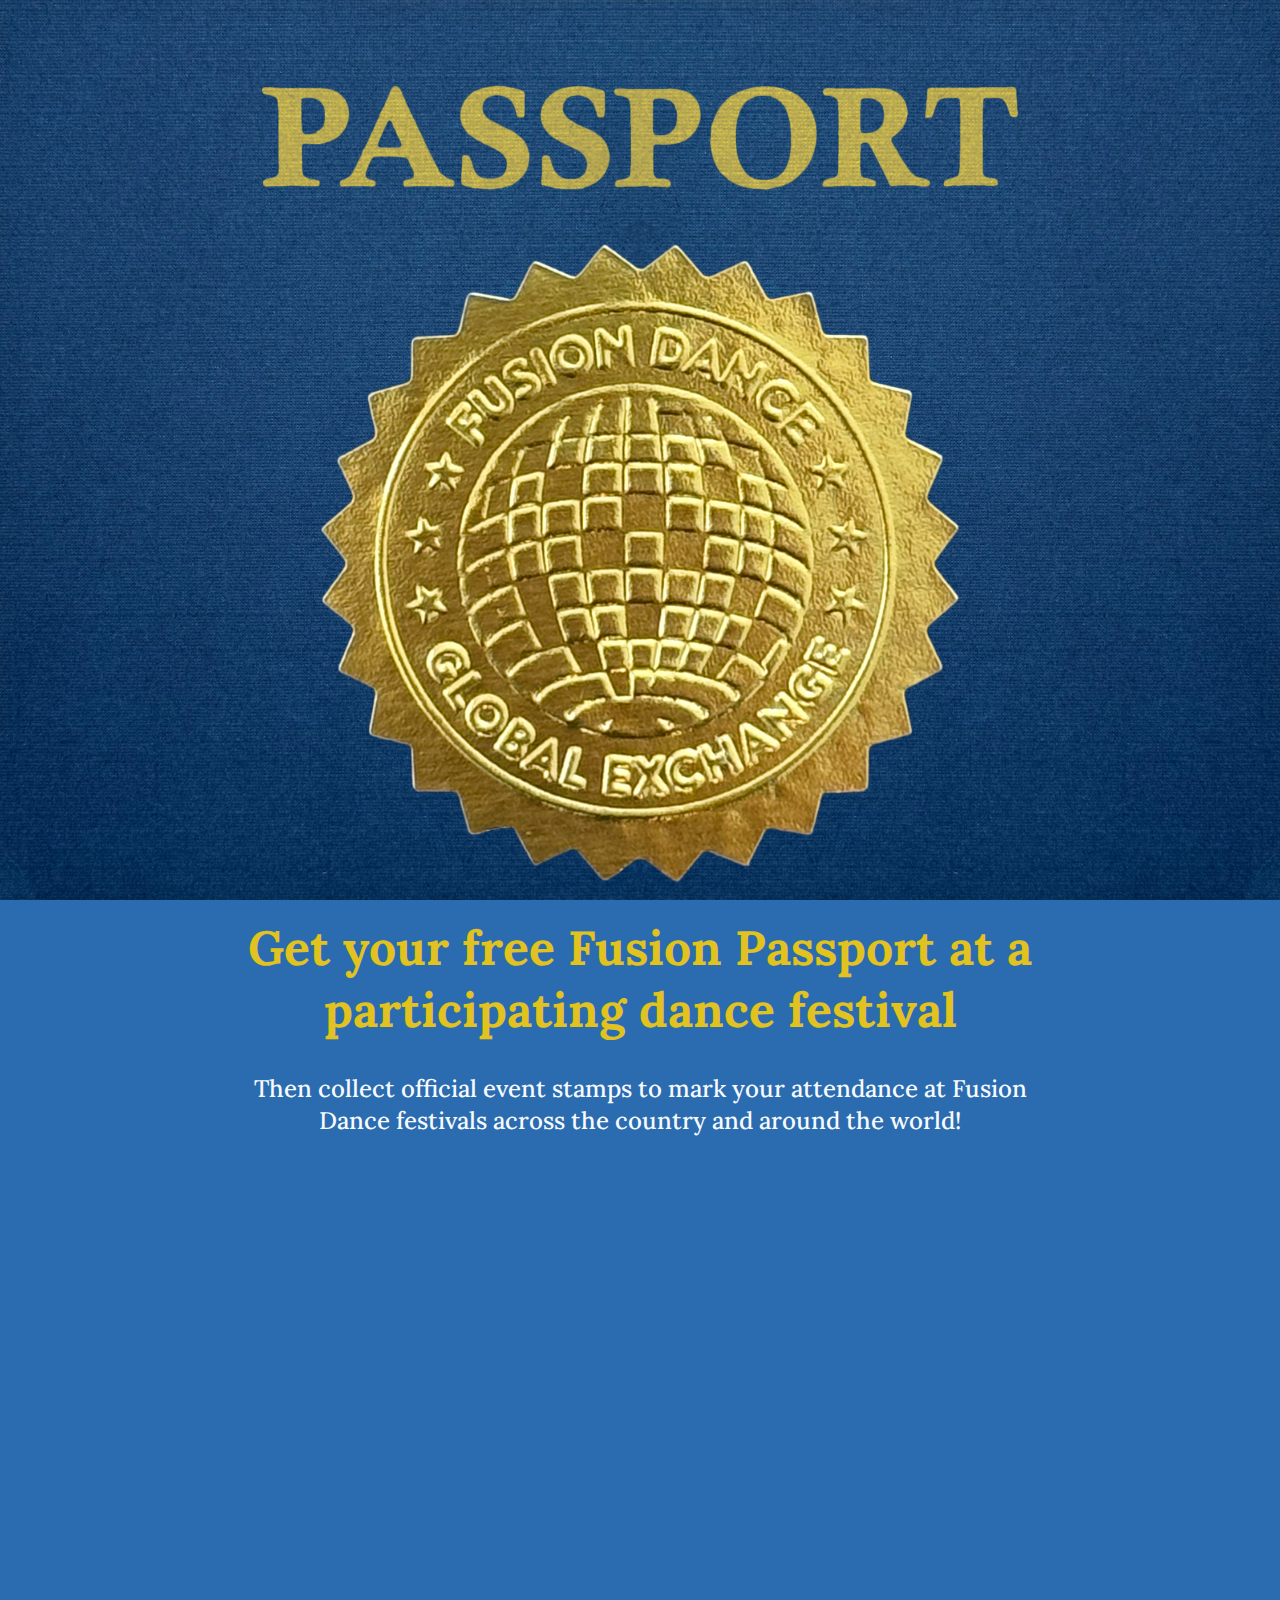
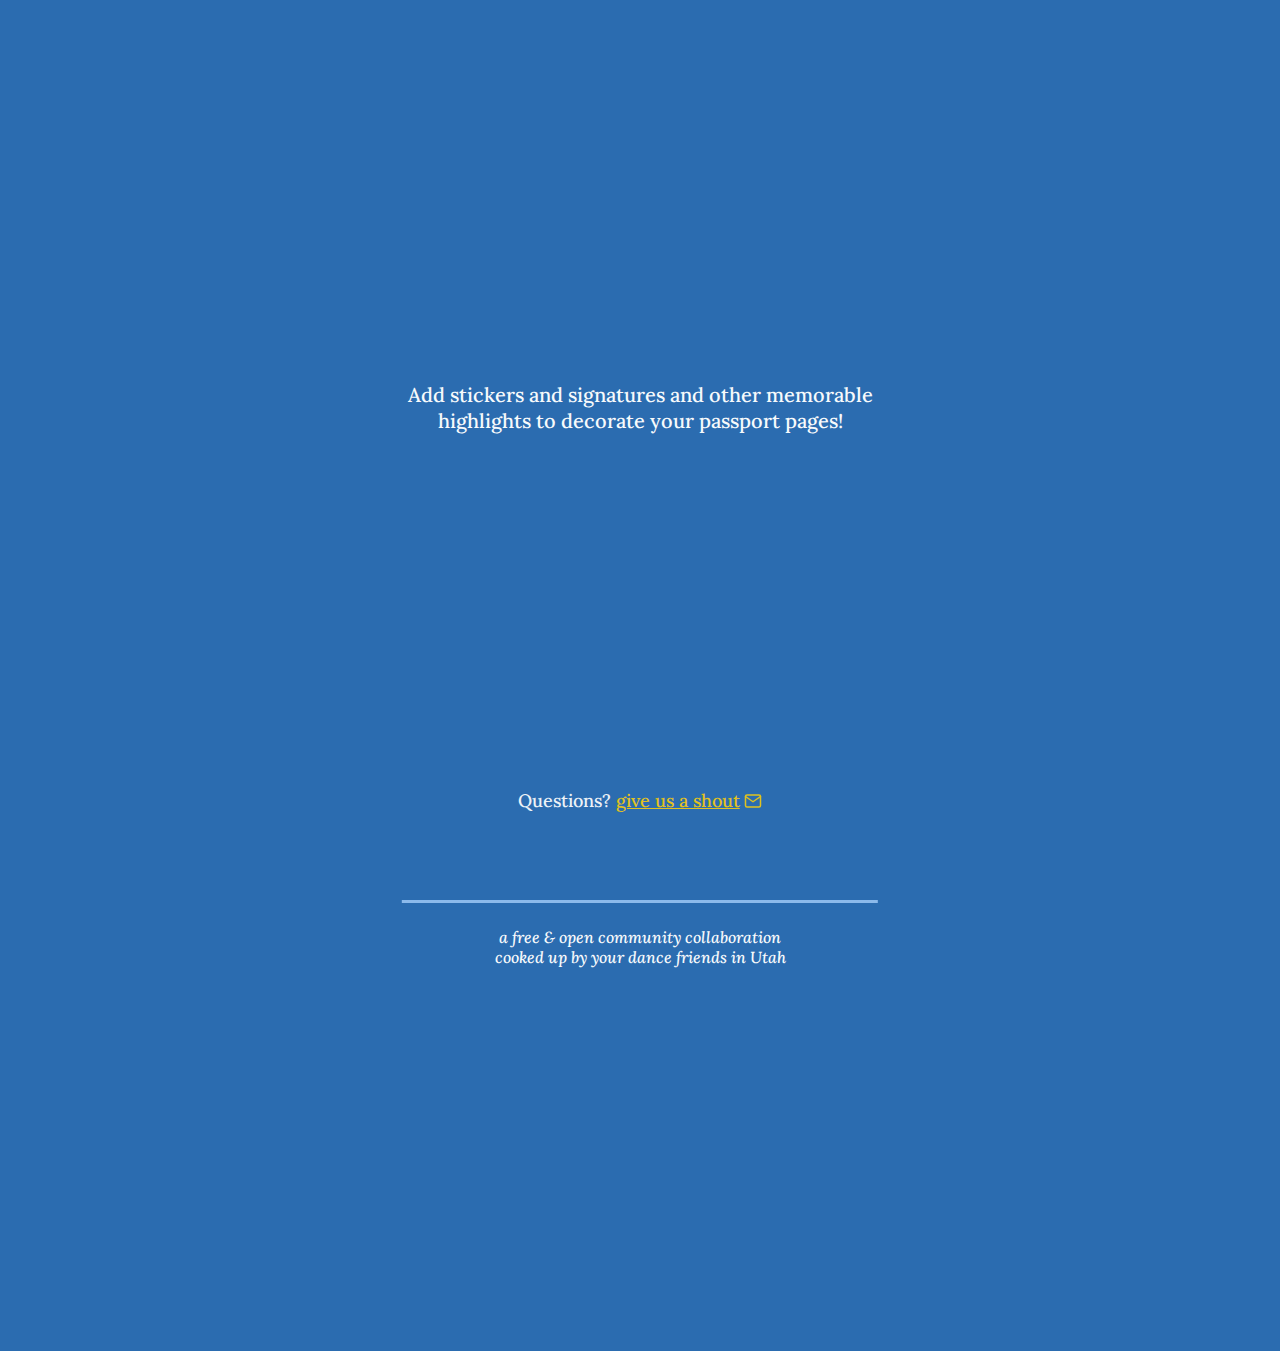
==== commit 4a72a445: "Updated/Added simply-static-1-1744939150" ====
--- a/index.html
+++ b/index.html
@@ -26,7 +26,7 @@
 <link rel="stylesheet" id="kadence-blocks-spacer-css" href="/wp-content/plugins/kadence-blocks/dist/style-blocks-spacer.css" media="all">
 <link rel="stylesheet" id="kadence-blocks-pro-aos-css" href="/wp-content/plugins/kadence-blocks-pro/includes/assets/css/aos.min.css" media="all">
 <style id="kadence-blocks-global-variables-inline-css">:root {--global-kb-font-size-sm:clamp(0.8rem, 0.73rem + 0.217vw, 0.9rem);--global-kb-font-size-md:clamp(1.1rem, 0.995rem + 0.326vw, 1.25rem);--global-kb-font-size-lg:clamp(1.75rem, 1.576rem + 0.543vw, 2rem);--global-kb-font-size-xl:clamp(2.25rem, 1.728rem + 1.63vw, 3rem);--global-kb-font-size-xxl:clamp(2.5rem, 1.456rem + 3.26vw, 4rem);--global-kb-font-size-xxxl:clamp(2.75rem, 0.489rem + 7.065vw, 6rem);}</style>
-<style id="kadence_blocks_css-inline-css">.kadence-column10_19f1de-ce > .kt-inside-inner-col{display:flex;}.kadence-column10_19f1de-ce > .kt-inside-inner-col{column-gap:var(--global-kb-gap-sm, 1rem);}.kadence-column10_19f1de-ce > .kt-inside-inner-col{flex-direction:column;justify-content:flex-start;align-items:center;}.kadence-column10_19f1de-ce > .kt-inside-inner-col > .kb-image-is-ratio-size{align-self:stretch;}.kadence-column10_19f1de-ce > .kt-inside-inner-col > .wp-block-kadence-advancedgallery{align-self:stretch;}.kadence-column10_19f1de-ce > .kt-inside-inner-col > .aligncenter{width:100%;}.kt-row-column-wrap > .kadence-column10_19f1de-ce{align-self:flex-start;}.kt-inner-column-height-full:not(.kt-has-1-columns) > .wp-block-kadence-column.kadence-column10_19f1de-ce{align-self:auto;}.kt-inner-column-height-full:not(.kt-has-1-columns) > .wp-block-kadence-column.kadence-column10_19f1de-ce > .kt-inside-inner-col{flex-direction:column;justify-content:flex-start;}.kadence-column10_19f1de-ce, .kt-inside-inner-col > .kadence-column10_19f1de-ce:not(.specificity){margin-top:var(--global-kb-spacing-xl, 4rem);}@media all and (max-width: 1024px){.kt-row-column-wrap > .kadence-column10_19f1de-ce{align-self:flex-start;}}@media all and (max-width: 1024px){.kt-inner-column-height-full:not(.kt-has-1-columns) > .wp-block-kadence-column.kadence-column10_19f1de-ce{align-self:auto;}}@media all and (max-width: 1024px){.kt-inner-column-height-full:not(.kt-has-1-columns) > .wp-block-kadence-column.kadence-column10_19f1de-ce > .kt-inside-inner-col{flex-direction:column;justify-content:flex-start;}}@media all and (max-width: 1024px){.kadence-column10_19f1de-ce > .kt-inside-inner-col{flex-direction:column;align-items:center;}}@media all and (max-width: 767px){.kt-row-column-wrap > .kadence-column10_19f1de-ce{align-self:flex-start;}.kt-inner-column-height-full:not(.kt-has-1-columns) > .wp-block-kadence-column.kadence-column10_19f1de-ce{align-self:auto;}.kt-inner-column-height-full:not(.kt-has-1-columns) > .wp-block-kadence-column.kadence-column10_19f1de-ce > .kt-inside-inner-col{flex-direction:column;justify-content:flex-start;}.kadence-column10_19f1de-ce > .kt-inside-inner-col{flex-direction:column;align-items:center;}}.wp-block-kadence-image.kb-image10_dac1b6-26:not(.kb-specificity-added):not(.kb-extra-specificity-added){margin-bottom:var(--global-kb-spacing-lg, 3rem);}.kb-image10_dac1b6-26.kb-image-is-ratio-size, .kb-image10_dac1b6-26 .kb-image-is-ratio-size{max-width:768px;width:100%;}.wp-block-kadence-column > .kt-inside-inner-col > .kb-image10_dac1b6-26.kb-image-is-ratio-size, .wp-block-kadence-column > .kt-inside-inner-col > .kb-image10_dac1b6-26 .kb-image-is-ratio-size{align-self:unset;}.kb-image10_dac1b6-26{max-width:768px;}.image-is-svg.kb-image10_dac1b6-26{-webkit-flex:0 1 100%;flex:0 1 100%;}.image-is-svg.kb-image10_dac1b6-26 img{width:100%;}.kb-image10_dac1b6-26 .kb-image-has-overlay:after{opacity:0.3;}.kb-image10_86a003-ae.kb-image-is-ratio-size, .kb-image10_86a003-ae .kb-image-is-ratio-size{max-width:640px;width:100%;}.wp-block-kadence-column > .kt-inside-inner-col > .kb-image10_86a003-ae.kb-image-is-ratio-size, .wp-block-kadence-column > .kt-inside-inner-col > .kb-image10_86a003-ae .kb-image-is-ratio-size{align-self:unset;}.kb-image10_86a003-ae{max-width:640px;}.image-is-svg.kb-image10_86a003-ae{-webkit-flex:0 1 100%;flex:0 1 100%;}.image-is-svg.kb-image10_86a003-ae img{width:100%;}.kb-image10_86a003-ae .kb-image-has-overlay:after{opacity:0.3;}.wp-block-kadence-advancedheading.kt-adv-heading10_22c276-0b, .wp-block-kadence-advancedheading.kt-adv-heading10_22c276-0b[data-kb-block="kb-adv-heading10_22c276-0b"]{margin-top:var(--global-kb-spacing-xs, 1rem);margin-bottom:var(--global-kb-spacing-md, 2rem);text-align:center;font-size:var(--global-kb-font-size-xl, 3rem);}.wp-block-kadence-advancedheading.kt-adv-heading10_22c276-0b mark.kt-highlight, .wp-block-kadence-advancedheading.kt-adv-heading10_22c276-0b[data-kb-block="kb-adv-heading10_22c276-0b"] mark.kt-highlight{-webkit-box-decoration-break:clone;box-decoration-break:clone;}@media all and (max-width: 767px){.wp-block-kadence-advancedheading.kt-adv-heading10_22c276-0b, .wp-block-kadence-advancedheading.kt-adv-heading10_22c276-0b[data-kb-block="kb-adv-heading10_22c276-0b"]{font-size:var(--global-kb-font-size-xl, 3rem);line-height:1.3;}}.wp-block-kadence-advancedheading.kt-adv-heading10_2d1d20-1e, .wp-block-kadence-advancedheading.kt-adv-heading10_2d1d20-1e[data-kb-block="kb-adv-heading10_2d1d20-1e"]{text-align:center;}.wp-block-kadence-advancedheading.kt-adv-heading10_2d1d20-1e mark.kt-highlight, .wp-block-kadence-advancedheading.kt-adv-heading10_2d1d20-1e[data-kb-block="kb-adv-heading10_2d1d20-1e"] mark.kt-highlight{-webkit-box-decoration-break:clone;box-decoration-break:clone;}@media all and (max-width: 767px){.wp-block-kadence-advancedheading.kt-adv-heading10_2d1d20-1e, .wp-block-kadence-advancedheading.kt-adv-heading10_2d1d20-1e[data-kb-block="kb-adv-heading10_2d1d20-1e"]{line-height:1.3;}}.kadence-column10_6c87b6-52 > .kt-inside-inner-col{display:flex;}.kadence-column10_6c87b6-52 > .kt-inside-inner-col{row-gap:14px;column-gap:var(--global-kb-gap-sm, 1rem);}.kadence-column10_6c87b6-52 > .kt-inside-inner-col{flex-direction:row;flex-wrap:wrap;align-items:center;justify-content:center;flex-wrap:wrap;}.kadence-column10_6c87b6-52 > .kt-inside-inner-col > *, .kadence-column10_6c87b6-52 > .kt-inside-inner-col > figure.wp-block-image, .kadence-column10_6c87b6-52 > .kt-inside-inner-col > figure.wp-block-kadence-image{margin-top:0px;margin-bottom:0px;}.kadence-column10_6c87b6-52 > .kt-inside-inner-col > .kb-image-is-ratio-size{flex-grow:1;}.wp-block-kadence-column.kb-section-dir-horizontal.kadence-column10_6c87b6-52 > .kt-inside-inner-col > *{flex-basis:250px;}.wp-block-kadence-column.kb-section-dir-horizontal.kadence-column10_6c87b6-52 > .kt-inside-inner-col > .wp-block-kadence-infobox{width:0px;}.kadence-column10_6c87b6-52, .kt-inside-inner-col > .kadence-column10_6c87b6-52:not(.specificity){margin-top:var(--global-kb-spacing-xs, 1rem);margin-bottom:var(--global-kb-spacing-xs, 1rem);}@media all and (max-width: 1024px){.wp-block-kadence-column.kb-section-dir-horizontal.kadence-column10_6c87b6-52 > .kt-inside-inner-col > *{flex-basis:10px;}}@media all and (max-width: 1024px){.kadence-column10_6c87b6-52 > .kt-inside-inner-col{flex-direction:row;flex-wrap:wrap;justify-content:center;flex-wrap:wrap;}}@media all and (min-width: 768px) and (max-width: 1024px){.kadence-column10_6c87b6-52 > .kt-inside-inner-col > *, .kadence-column10_6c87b6-52 > .kt-inside-inner-col > figure.wp-block-image, .kadence-column10_6c87b6-52 > .kt-inside-inner-col > figure.wp-block-kadence-image{margin-top:0px;margin-bottom:0px;}.kadence-column10_6c87b6-52 > .kt-inside-inner-col > .kb-image-is-ratio-size{flex-grow:1;}}@media all and (max-width: 767px){.wp-block-kadence-column.kb-section-dir-horizontal.kadence-column10_6c87b6-52 > .kt-inside-inner-col > *{flex-basis:100px;}.kadence-column10_6c87b6-52 > .kt-inside-inner-col{flex-direction:row;flex-wrap:wrap;justify-content:center;flex-wrap:wrap;}.kadence-column10_6c87b6-52 > .kt-inside-inner-col > *, .kadence-column10_6c87b6-52 > .kt-inside-inner-col > figure.wp-block-image, .kadence-column10_6c87b6-52 > .kt-inside-inner-col > figure.wp-block-kadence-image{margin-top:0px;margin-bottom:0px;}.kadence-column10_6c87b6-52 > .kt-inside-inner-col > .kb-image-is-ratio-size{flex-grow:1;}}.kb-image10_e0d065-f8 .kb-image-has-overlay:after{opacity:0.3;border-top-left-radius:30px;border-top-right-radius:30px;border-bottom-right-radius:30px;border-bottom-left-radius:30px;}.kb-image10_e0d065-f8 img.kb-img, .kb-image10_e0d065-f8 .kb-img img{border-top:6px solid var(--global-palette6, #718096);border-right:6px solid var(--global-palette6, #718096);border-bottom:6px solid var(--global-palette6, #718096);border-left:6px solid var(--global-palette6, #718096);border-top-left-radius:30px;border-top-right-radius:30px;border-bottom-right-radius:30px;border-bottom-left-radius:30px;}@media all and (max-width: 1024px){.kb-image10_e0d065-f8 img.kb-img, .kb-image10_e0d065-f8 .kb-img img{border-top:6px solid var(--global-palette6, #718096);border-right:6px solid var(--global-palette6, #718096);border-bottom:6px solid var(--global-palette6, #718096);border-left:6px solid var(--global-palette6, #718096);}}@media all and (max-width: 767px){.kb-image10_e0d065-f8 .kb-image-has-overlay:after{border-top-left-radius:18px;border-top-right-radius:18px;border-bottom-right-radius:18px;border-bottom-left-radius:18px;}.kb-image10_e0d065-f8 img.kb-img, .kb-image10_e0d065-f8 .kb-img img{border-top:4px solid var(--global-palette6, #718096);border-right:4px solid var(--global-palette6, #718096);border-bottom:4px solid var(--global-palette6, #718096);border-left:4px solid var(--global-palette6, #718096);border-top-left-radius:18px;border-top-right-radius:18px;border-bottom-right-radius:18px;border-bottom-left-radius:18px;}}.kb-image10_eb094b-8e .kb-image-has-overlay:after{opacity:0.3;border-top-left-radius:30px;border-top-right-radius:30px;border-bottom-right-radius:30px;border-bottom-left-radius:30px;}.kb-image10_eb094b-8e img.kb-img, .kb-image10_eb094b-8e .kb-img img{border-top:6px solid var(--global-palette6, #718096);border-right:6px solid var(--global-palette6, #718096);border-bottom:6px solid var(--global-palette6, #718096);border-left:6px solid var(--global-palette6, #718096);border-top-left-radius:30px;border-top-right-radius:30px;border-bottom-right-radius:30px;border-bottom-left-radius:30px;}@media all and (max-width: 1024px){.kb-image10_eb094b-8e img.kb-img, .kb-image10_eb094b-8e .kb-img img{border-top:6px solid var(--global-palette6, #718096);border-right:6px solid var(--global-palette6, #718096);border-bottom:6px solid var(--global-palette6, #718096);border-left:6px solid var(--global-palette6, #718096);}}@media all and (max-width: 767px){.kb-image10_eb094b-8e .kb-image-has-overlay:after{border-top-left-radius:18px;border-top-right-radius:18px;border-bottom-right-radius:18px;border-bottom-left-radius:18px;}.kb-image10_eb094b-8e img.kb-img, .kb-image10_eb094b-8e .kb-img img{border-top:4px solid var(--global-palette6, #718096);border-right:4px solid var(--global-palette6, #718096);border-bottom:4px solid var(--global-palette6, #718096);border-left:4px solid var(--global-palette6, #718096);border-top-left-radius:18px;border-top-right-radius:18px;border-bottom-right-radius:18px;border-bottom-left-radius:18px;}}.kb-image10_1efe67-ce .kb-image-has-overlay:after{opacity:0.3;border-top-left-radius:30px;border-top-right-radius:30px;border-bottom-right-radius:30px;border-bottom-left-radius:30px;}.kb-image10_1efe67-ce img.kb-img, .kb-image10_1efe67-ce .kb-img img{border-top:6px solid var(--global-palette6, #718096);border-right:6px solid var(--global-palette6, #718096);border-bottom:6px solid var(--global-palette6, #718096);border-left:6px solid var(--global-palette6, #718096);border-top-left-radius:30px;border-top-right-radius:30px;border-bottom-right-radius:30px;border-bottom-left-radius:30px;}@media all and (max-width: 1024px){.kb-image10_1efe67-ce img.kb-img, .kb-image10_1efe67-ce .kb-img img{border-top:6px solid var(--global-palette6, #718096);border-right:6px solid var(--global-palette6, #718096);border-bottom:6px solid var(--global-palette6, #718096);border-left:6px solid var(--global-palette6, #718096);}}@media all and (max-width: 767px){.kb-image10_1efe67-ce .kb-image-has-overlay:after{border-top-left-radius:18px;border-top-right-radius:18px;border-bottom-right-radius:18px;border-bottom-left-radius:18px;}.kb-image10_1efe67-ce img.kb-img, .kb-image10_1efe67-ce .kb-img img{border-top:4px solid var(--global-palette6, #718096);border-right:4px solid var(--global-palette6, #718096);border-bottom:4px solid var(--global-palette6, #718096);border-left:4px solid var(--global-palette6, #718096);border-top-left-radius:18px;border-top-right-radius:18px;border-bottom-right-radius:18px;border-bottom-left-radius:18px;}}.kb-image10_02a06e-d7 .kb-image-has-overlay:after{opacity:0.3;border-top-left-radius:30px;border-top-right-radius:30px;border-bottom-right-radius:30px;border-bottom-left-radius:30px;}.kb-image10_02a06e-d7 img.kb-img, .kb-image10_02a06e-d7 .kb-img img{border-top:6px solid var(--global-palette6, #718096);border-right:6px solid var(--global-palette6, #718096);border-bottom:6px solid var(--global-palette6, #718096);border-left:6px solid var(--global-palette6, #718096);border-top-left-radius:30px;border-top-right-radius:30px;border-bottom-right-radius:30px;border-bottom-left-radius:30px;}@media all and (max-width: 1024px){.kb-image10_02a06e-d7 img.kb-img, .kb-image10_02a06e-d7 .kb-img img{border-top:6px solid var(--global-palette6, #718096);border-right:6px solid var(--global-palette6, #718096);border-bottom:6px solid var(--global-palette6, #718096);border-left:6px solid var(--global-palette6, #718096);}}@media all and (max-width: 767px){.kb-image10_02a06e-d7 .kb-image-has-overlay:after{border-top-left-radius:18px;border-top-right-radius:18px;border-bottom-right-radius:18px;border-bottom-left-radius:18px;}.kb-image10_02a06e-d7 img.kb-img, .kb-image10_02a06e-d7 .kb-img img{border-top:4px solid var(--global-palette6, #718096);border-right:4px solid var(--global-palette6, #718096);border-bottom:4px solid var(--global-palette6, #718096);border-left:4px solid var(--global-palette6, #718096);border-top-left-radius:18px;border-top-right-radius:18px;border-bottom-right-radius:18px;border-bottom-left-radius:18px;}}.kb-image10_26a97d-23 .kb-image-has-overlay:after{opacity:0.3;border-top-left-radius:30px;border-top-right-radius:30px;border-bottom-right-radius:30px;border-bottom-left-radius:30px;}.kb-image10_26a97d-23 img.kb-img, .kb-image10_26a97d-23 .kb-img img{border-top:6px solid var(--global-palette6, #718096);border-right:6px solid var(--global-palette6, #718096);border-bottom:6px solid var(--global-palette6, #718096);border-left:6px solid var(--global-palette6, #718096);border-top-left-radius:30px;border-top-right-radius:30px;border-bottom-right-radius:30px;border-bottom-left-radius:30px;}@media all and (max-width: 1024px){.kb-image10_26a97d-23 img.kb-img, .kb-image10_26a97d-23 .kb-img img{border-top:6px solid var(--global-palette6, #718096);border-right:6px solid var(--global-palette6, #718096);border-bottom:6px solid var(--global-palette6, #718096);border-left:6px solid var(--global-palette6, #718096);}}@media all and (max-width: 767px){.kb-image10_26a97d-23 .kb-image-has-overlay:after{border-top-left-radius:18px;border-top-right-radius:18px;border-bottom-right-radius:18px;border-bottom-left-radius:18px;}.kb-image10_26a97d-23 img.kb-img, .kb-image10_26a97d-23 .kb-img img{border-top:4px solid var(--global-palette6, #718096);border-right:4px solid var(--global-palette6, #718096);border-bottom:4px solid var(--global-palette6, #718096);border-left:4px solid var(--global-palette6, #718096);border-top-left-radius:18px;border-top-right-radius:18px;border-bottom-right-radius:18px;border-bottom-left-radius:18px;}}.kb-image10_4464c6-e9 .kb-image-has-overlay:after{opacity:0.3;border-top-left-radius:30px;border-top-right-radius:30px;border-bottom-right-radius:30px;border-bottom-left-radius:30px;}.kb-image10_4464c6-e9 img.kb-img, .kb-image10_4464c6-e9 .kb-img img{border-top:6px solid var(--global-palette6, #718096);border-right:6px solid var(--global-palette6, #718096);border-bottom:6px solid var(--global-palette6, #718096);border-left:6px solid var(--global-palette6, #718096);border-top-left-radius:30px;border-top-right-radius:30px;border-bottom-right-radius:30px;border-bottom-left-radius:30px;}@media all and (max-width: 1024px){.kb-image10_4464c6-e9 img.kb-img, .kb-image10_4464c6-e9 .kb-img img{border-top:6px solid var(--global-palette6, #718096);border-right:6px solid var(--global-palette6, #718096);border-bottom:6px solid var(--global-palette6, #718096);border-left:6px solid var(--global-palette6, #718096);}}@media all and (max-width: 767px){.kb-image10_4464c6-e9 .kb-image-has-overlay:after{border-top-left-radius:18px;border-top-right-radius:18px;border-bottom-right-radius:18px;border-bottom-left-radius:18px;}.kb-image10_4464c6-e9 img.kb-img, .kb-image10_4464c6-e9 .kb-img img{border-top:4px solid var(--global-palette6, #718096);border-right:4px solid var(--global-palette6, #718096);border-bottom:4px solid var(--global-palette6, #718096);border-left:4px solid var(--global-palette6, #718096);border-top-left-radius:18px;border-top-right-radius:18px;border-bottom-right-radius:18px;border-bottom-left-radius:18px;}}.kb-image10_5bc3ae-d4 .kb-image-has-overlay:after{opacity:0.3;border-top-left-radius:30px;border-top-right-radius:30px;border-bottom-right-radius:30px;border-bottom-left-radius:30px;}.kb-image10_5bc3ae-d4 img.kb-img, .kb-image10_5bc3ae-d4 .kb-img img{border-top:6px solid var(--global-palette6, #718096);border-right:6px solid var(--global-palette6, #718096);border-bottom:6px solid var(--global-palette6, #718096);border-left:6px solid var(--global-palette6, #718096);border-top-left-radius:30px;border-top-right-radius:30px;border-bottom-right-radius:30px;border-bottom-left-radius:30px;}@media all and (max-width: 1024px){.kb-image10_5bc3ae-d4 img.kb-img, .kb-image10_5bc3ae-d4 .kb-img img{border-top:6px solid var(--global-palette6, #718096);border-right:6px solid var(--global-palette6, #718096);border-bottom:6px solid var(--global-palette6, #718096);border-left:6px solid var(--global-palette6, #718096);}}@media all and (max-width: 767px){.kb-image10_5bc3ae-d4 .kb-image-has-overlay:after{border-top-left-radius:18px;border-top-right-radius:18px;border-bottom-right-radius:18px;border-bottom-left-radius:18px;}.kb-image10_5bc3ae-d4 img.kb-img, .kb-image10_5bc3ae-d4 .kb-img img{border-top:4px solid var(--global-palette6, #718096);border-right:4px solid var(--global-palette6, #718096);border-bottom:4px solid var(--global-palette6, #718096);border-left:4px solid var(--global-palette6, #718096);border-top-left-radius:18px;border-top-right-radius:18px;border-bottom-right-radius:18px;border-bottom-left-radius:18px;}}.wp-block-kadence-advancedheading.kt-adv-heading10_afc4d2-b9, .wp-block-kadence-advancedheading.kt-adv-heading10_afc4d2-b9[data-kb-block="kb-adv-heading10_afc4d2-b9"]{max-width:499px;margin-right:auto;margin-left:auto;margin-top:var(--global-kb-spacing-sm, 1.5rem);text-align:center;font-size:var(--global-kb-font-size-md, 1.25rem);}.wp-block-kadence-advancedheading.kt-adv-heading10_afc4d2-b9 mark.kt-highlight, .wp-block-kadence-advancedheading.kt-adv-heading10_afc4d2-b9[data-kb-block="kb-adv-heading10_afc4d2-b9"] mark.kt-highlight{-webkit-box-decoration-break:clone;box-decoration-break:clone;}@media all and (max-width: 767px){.wp-block-kadence-advancedheading.kt-adv-heading10_afc4d2-b9, .wp-block-kadence-advancedheading.kt-adv-heading10_afc4d2-b9[data-kb-block="kb-adv-heading10_afc4d2-b9"]{line-height:1.3;}}.wp-block-kadence-image.kb-image10_7ecc34-a4:not(.kb-specificity-added):not(.kb-extra-specificity-added){margin-bottom:var(--global-kb-spacing-sm, 1.5rem);}.kb-image10_7ecc34-a4 .kb-image-has-overlay:after{opacity:0.3;border-top-left-radius:30px;border-top-right-radius:30px;border-bottom-right-radius:30px;border-bottom-left-radius:30px;}.kb-image10_7ecc34-a4 img.kb-img, .kb-image10_7ecc34-a4 .kb-img img{border-top:4px solid var(--global-palette7, #EDF2F7);border-right:4px solid var(--global-palette7, #EDF2F7);border-bottom:4px solid var(--global-palette7, #EDF2F7);border-left:4px solid var(--global-palette7, #EDF2F7);border-top-left-radius:30px;border-top-right-radius:30px;border-bottom-right-radius:30px;border-bottom-left-radius:30px;}@media all and (max-width: 1024px){.kb-image10_7ecc34-a4 img.kb-img, .kb-image10_7ecc34-a4 .kb-img img{border-top:4px solid var(--global-palette7, #EDF2F7);border-right:4px solid var(--global-palette7, #EDF2F7);border-bottom:4px solid var(--global-palette7, #EDF2F7);border-left:4px solid var(--global-palette7, #EDF2F7);}}@media all and (max-width: 767px){.kb-image10_7ecc34-a4 img.kb-img, .kb-image10_7ecc34-a4 .kb-img img{border-top:4px solid var(--global-palette7, #EDF2F7);border-right:4px solid var(--global-palette7, #EDF2F7);border-bottom:4px solid var(--global-palette7, #EDF2F7);border-left:4px solid var(--global-palette7, #EDF2F7);}}.wp-block-kadence-advancedheading.kt-adv-heading10_21dd9e-e5 mark.kt-highlight, .wp-block-kadence-advancedheading.kt-adv-heading10_21dd9e-e5[data-kb-block="kb-adv-heading10_21dd9e-e5"] mark.kt-highlight{-webkit-box-decoration-break:clone;box-decoration-break:clone;}.kadence-column10_533683-3b > .kt-inside-inner-col{display:flex;}.kadence-column10_533683-3b > .kt-inside-inner-col{column-gap:var(--global-kb-gap-sm, 1rem);}.kadence-column10_533683-3b > .kt-inside-inner-col{flex-direction:column;align-items:center;}.kadence-column10_533683-3b > .kt-inside-inner-col > .kb-image-is-ratio-size{align-self:stretch;}.kadence-column10_533683-3b > .kt-inside-inner-col > .wp-block-kadence-advancedgallery{align-self:stretch;}.kadence-column10_533683-3b > .kt-inside-inner-col > .aligncenter{width:100%;}.kadence-column10_533683-3b, .kt-inside-inner-col > .kadence-column10_533683-3b:not(.specificity){margin-top:var(--global-kb-spacing-xl, 4rem);}@media all and (max-width: 1024px){.kadence-column10_533683-3b > .kt-inside-inner-col{flex-direction:column;align-items:center;}}@media all and (max-width: 767px){.kadence-column10_533683-3b > .kt-inside-inner-col{flex-direction:column;align-items:center;}}.wp-block-kadence-spacer.kt-block-spacer-10_a93bb6-1c .kt-block-spacer{height:50px;}.wp-block-kadence-spacer.kt-block-spacer-10_a93bb6-1c .kt-divider{border-top-width:3px;height:1px;border-top-color:#8cbaeb;width:60%;}.wp-block-kadence-advancedheading.kt-adv-heading10_907e33-be, .wp-block-kadence-advancedheading.kt-adv-heading10_907e33-be[data-kb-block="kb-adv-heading10_907e33-be"]{margin-bottom:var(--global-kb-spacing-xs, 1rem);text-align:center;font-size:16px;}.wp-block-kadence-advancedheading.kt-adv-heading10_907e33-be mark.kt-highlight, .wp-block-kadence-advancedheading.kt-adv-heading10_907e33-be[data-kb-block="kb-adv-heading10_907e33-be"] mark.kt-highlight{-webkit-box-decoration-break:clone;box-decoration-break:clone;}@media all and (max-width: 767px){.wp-block-kadence-advancedheading.kt-adv-heading10_907e33-be, .wp-block-kadence-advancedheading.kt-adv-heading10_907e33-be[data-kb-block="kb-adv-heading10_907e33-be"]{line-height:1.3;}}.kb-image10_acfffe-95.kb-image-is-ratio-size, .kb-image10_acfffe-95 .kb-image-is-ratio-size{max-width:150px;width:100%;}.wp-block-kadence-column > .kt-inside-inner-col > .kb-image10_acfffe-95.kb-image-is-ratio-size, .wp-block-kadence-column > .kt-inside-inner-col > .kb-image10_acfffe-95 .kb-image-is-ratio-size{align-self:unset;}.kb-image10_acfffe-95{max-width:150px;}.image-is-svg.kb-image10_acfffe-95{-webkit-flex:0 1 100%;flex:0 1 100%;}.image-is-svg.kb-image10_acfffe-95 img{width:100%;}.kb-image10_acfffe-95 .kb-image-has-overlay:after{opacity:0.3;mix-blend-mode:normal;}@media all and (max-width: 767px){.kb-image10_acfffe-95.kb-image-is-ratio-size, .kb-image10_acfffe-95 .kb-image-is-ratio-size{max-width:100px;width:100%;}.kb-image10_acfffe-95{max-width:100px;}}.kb-image10_4b5e97-80 .kb-image-has-overlay:after{opacity:0.3;}@media all and (max-width: 767px){.kb-image10_4b5e97-80.kb-image-is-ratio-size, .kb-image10_4b5e97-80 .kb-image-is-ratio-size{max-width:100px;width:100%;}.kb-image10_4b5e97-80{max-width:100px;}}</style>
+<style id="kadence_blocks_css-inline-css">.kadence-column10_19f1de-ce > .kt-inside-inner-col{display:flex;}.kadence-column10_19f1de-ce > .kt-inside-inner-col{column-gap:var(--global-kb-gap-sm, 1rem);}.kadence-column10_19f1de-ce > .kt-inside-inner-col{flex-direction:column;justify-content:flex-start;align-items:center;}.kadence-column10_19f1de-ce > .kt-inside-inner-col > .kb-image-is-ratio-size{align-self:stretch;}.kadence-column10_19f1de-ce > .kt-inside-inner-col > .wp-block-kadence-advancedgallery{align-self:stretch;}.kadence-column10_19f1de-ce > .kt-inside-inner-col > .aligncenter{width:100%;}.kt-row-column-wrap > .kadence-column10_19f1de-ce{align-self:flex-start;}.kt-inner-column-height-full:not(.kt-has-1-columns) > .wp-block-kadence-column.kadence-column10_19f1de-ce{align-self:auto;}.kt-inner-column-height-full:not(.kt-has-1-columns) > .wp-block-kadence-column.kadence-column10_19f1de-ce > .kt-inside-inner-col{flex-direction:column;justify-content:flex-start;}.kadence-column10_19f1de-ce, .kt-inside-inner-col > .kadence-column10_19f1de-ce:not(.specificity){margin-top:var(--global-kb-spacing-xl, 4rem);}@media all and (max-width: 1024px){.kt-row-column-wrap > .kadence-column10_19f1de-ce{align-self:flex-start;}}@media all and (max-width: 1024px){.kt-inner-column-height-full:not(.kt-has-1-columns) > .wp-block-kadence-column.kadence-column10_19f1de-ce{align-self:auto;}}@media all and (max-width: 1024px){.kt-inner-column-height-full:not(.kt-has-1-columns) > .wp-block-kadence-column.kadence-column10_19f1de-ce > .kt-inside-inner-col{flex-direction:column;justify-content:flex-start;}}@media all and (max-width: 1024px){.kadence-column10_19f1de-ce > .kt-inside-inner-col{flex-direction:column;align-items:center;}}@media all and (max-width: 767px){.kt-row-column-wrap > .kadence-column10_19f1de-ce{align-self:flex-start;}.kt-inner-column-height-full:not(.kt-has-1-columns) > .wp-block-kadence-column.kadence-column10_19f1de-ce{align-self:auto;}.kt-inner-column-height-full:not(.kt-has-1-columns) > .wp-block-kadence-column.kadence-column10_19f1de-ce > .kt-inside-inner-col{flex-direction:column;justify-content:flex-start;}.kadence-column10_19f1de-ce > .kt-inside-inner-col{flex-direction:column;align-items:center;}}.wp-block-kadence-image.kb-image10_dac1b6-26:not(.kb-specificity-added):not(.kb-extra-specificity-added){margin-bottom:var(--global-kb-spacing-lg, 3rem);}.kb-image10_dac1b6-26.kb-image-is-ratio-size, .kb-image10_dac1b6-26 .kb-image-is-ratio-size{max-width:768px;width:100%;}.wp-block-kadence-column > .kt-inside-inner-col > .kb-image10_dac1b6-26.kb-image-is-ratio-size, .wp-block-kadence-column > .kt-inside-inner-col > .kb-image10_dac1b6-26 .kb-image-is-ratio-size{align-self:unset;}.kb-image10_dac1b6-26{max-width:768px;}.image-is-svg.kb-image10_dac1b6-26{-webkit-flex:0 1 100%;flex:0 1 100%;}.image-is-svg.kb-image10_dac1b6-26 img{width:100%;}.kb-image10_dac1b6-26 .kb-image-has-overlay:after{opacity:0.3;}.kb-image10_86a003-ae.kb-image-is-ratio-size, .kb-image10_86a003-ae .kb-image-is-ratio-size{max-width:640px;width:100%;}.wp-block-kadence-column > .kt-inside-inner-col > .kb-image10_86a003-ae.kb-image-is-ratio-size, .wp-block-kadence-column > .kt-inside-inner-col > .kb-image10_86a003-ae .kb-image-is-ratio-size{align-self:unset;}.kb-image10_86a003-ae{max-width:640px;}.image-is-svg.kb-image10_86a003-ae{-webkit-flex:0 1 100%;flex:0 1 100%;}.image-is-svg.kb-image10_86a003-ae img{width:100%;}.kb-image10_86a003-ae .kb-image-has-overlay:after{opacity:0.3;}.wp-block-kadence-advancedheading.kt-adv-heading10_22c276-0b, .wp-block-kadence-advancedheading.kt-adv-heading10_22c276-0b[data-kb-block="kb-adv-heading10_22c276-0b"]{margin-top:var(--global-kb-spacing-xs, 1rem);margin-bottom:var(--global-kb-spacing-md, 2rem);text-align:center;font-size:var(--global-kb-font-size-xl, 3rem);}.wp-block-kadence-advancedheading.kt-adv-heading10_22c276-0b mark.kt-highlight, .wp-block-kadence-advancedheading.kt-adv-heading10_22c276-0b[data-kb-block="kb-adv-heading10_22c276-0b"] mark.kt-highlight{-webkit-box-decoration-break:clone;box-decoration-break:clone;}@media all and (max-width: 767px){.wp-block-kadence-advancedheading.kt-adv-heading10_22c276-0b, .wp-block-kadence-advancedheading.kt-adv-heading10_22c276-0b[data-kb-block="kb-adv-heading10_22c276-0b"]{font-size:var(--global-kb-font-size-xl, 3rem);line-height:1.3;}}.wp-block-kadence-advancedheading.kt-adv-heading10_2d1d20-1e, .wp-block-kadence-advancedheading.kt-adv-heading10_2d1d20-1e[data-kb-block="kb-adv-heading10_2d1d20-1e"]{text-align:center;}.wp-block-kadence-advancedheading.kt-adv-heading10_2d1d20-1e mark.kt-highlight, .wp-block-kadence-advancedheading.kt-adv-heading10_2d1d20-1e[data-kb-block="kb-adv-heading10_2d1d20-1e"] mark.kt-highlight{-webkit-box-decoration-break:clone;box-decoration-break:clone;}@media all and (max-width: 767px){.wp-block-kadence-advancedheading.kt-adv-heading10_2d1d20-1e, .wp-block-kadence-advancedheading.kt-adv-heading10_2d1d20-1e[data-kb-block="kb-adv-heading10_2d1d20-1e"]{line-height:1.3;}}.kadence-column10_6c87b6-52 > .kt-inside-inner-col{display:flex;}.kadence-column10_6c87b6-52 > .kt-inside-inner-col{row-gap:14px;column-gap:var(--global-kb-gap-sm, 1rem);}.kadence-column10_6c87b6-52 > .kt-inside-inner-col{flex-direction:row;flex-wrap:wrap;align-items:center;justify-content:center;flex-wrap:wrap;}.kadence-column10_6c87b6-52 > .kt-inside-inner-col > *, .kadence-column10_6c87b6-52 > .kt-inside-inner-col > figure.wp-block-image, .kadence-column10_6c87b6-52 > .kt-inside-inner-col > figure.wp-block-kadence-image{margin-top:0px;margin-bottom:0px;}.kadence-column10_6c87b6-52 > .kt-inside-inner-col > .kb-image-is-ratio-size{flex-grow:1;}.wp-block-kadence-column.kb-section-dir-horizontal.kadence-column10_6c87b6-52 > .kt-inside-inner-col > *{flex-basis:250px;}.wp-block-kadence-column.kb-section-dir-horizontal.kadence-column10_6c87b6-52 > .kt-inside-inner-col > .wp-block-kadence-infobox{width:0px;}.kadence-column10_6c87b6-52, .kt-inside-inner-col > .kadence-column10_6c87b6-52:not(.specificity){margin-top:var(--global-kb-spacing-xs, 1rem);margin-bottom:var(--global-kb-spacing-xs, 1rem);}@media all and (max-width: 1024px){.wp-block-kadence-column.kb-section-dir-horizontal.kadence-column10_6c87b6-52 > .kt-inside-inner-col > *{flex-basis:10px;}}@media all and (max-width: 1024px){.kadence-column10_6c87b6-52 > .kt-inside-inner-col{flex-direction:row;flex-wrap:wrap;justify-content:center;flex-wrap:wrap;}}@media all and (min-width: 768px) and (max-width: 1024px){.kadence-column10_6c87b6-52 > .kt-inside-inner-col > *, .kadence-column10_6c87b6-52 > .kt-inside-inner-col > figure.wp-block-image, .kadence-column10_6c87b6-52 > .kt-inside-inner-col > figure.wp-block-kadence-image{margin-top:0px;margin-bottom:0px;}.kadence-column10_6c87b6-52 > .kt-inside-inner-col > .kb-image-is-ratio-size{flex-grow:1;}}@media all and (max-width: 767px){.wp-block-kadence-column.kb-section-dir-horizontal.kadence-column10_6c87b6-52 > .kt-inside-inner-col > *{flex-basis:100px;}.kadence-column10_6c87b6-52 > .kt-inside-inner-col{flex-direction:row;flex-wrap:wrap;justify-content:center;flex-wrap:wrap;}.kadence-column10_6c87b6-52 > .kt-inside-inner-col > *, .kadence-column10_6c87b6-52 > .kt-inside-inner-col > figure.wp-block-image, .kadence-column10_6c87b6-52 > .kt-inside-inner-col > figure.wp-block-kadence-image{margin-top:0px;margin-bottom:0px;}.kadence-column10_6c87b6-52 > .kt-inside-inner-col > .kb-image-is-ratio-size{flex-grow:1;}}.kb-image10_e0d065-f8 .kb-image-has-overlay:after{opacity:0.3;border-top-left-radius:30px;border-top-right-radius:30px;border-bottom-right-radius:30px;border-bottom-left-radius:30px;}.kb-image10_e0d065-f8 img.kb-img, .kb-image10_e0d065-f8 .kb-img img{border-top:6px solid var(--global-palette6, #718096);border-right:6px solid var(--global-palette6, #718096);border-bottom:6px solid var(--global-palette6, #718096);border-left:6px solid var(--global-palette6, #718096);border-top-left-radius:30px;border-top-right-radius:30px;border-bottom-right-radius:30px;border-bottom-left-radius:30px;}@media all and (max-width: 1024px){.kb-image10_e0d065-f8 img.kb-img, .kb-image10_e0d065-f8 .kb-img img{border-top:6px solid var(--global-palette6, #718096);border-right:6px solid var(--global-palette6, #718096);border-bottom:6px solid var(--global-palette6, #718096);border-left:6px solid var(--global-palette6, #718096);}}@media all and (max-width: 767px){.kb-image10_e0d065-f8 .kb-image-has-overlay:after{border-top-left-radius:18px;border-top-right-radius:18px;border-bottom-right-radius:18px;border-bottom-left-radius:18px;}.kb-image10_e0d065-f8 img.kb-img, .kb-image10_e0d065-f8 .kb-img img{border-top:4px solid var(--global-palette6, #718096);border-right:4px solid var(--global-palette6, #718096);border-bottom:4px solid var(--global-palette6, #718096);border-left:4px solid var(--global-palette6, #718096);border-top-left-radius:18px;border-top-right-radius:18px;border-bottom-right-radius:18px;border-bottom-left-radius:18px;}}.kb-image10_eb094b-8e .kb-image-has-overlay:after{opacity:0.3;border-top-left-radius:30px;border-top-right-radius:30px;border-bottom-right-radius:30px;border-bottom-left-radius:30px;}.kb-image10_eb094b-8e img.kb-img, .kb-image10_eb094b-8e .kb-img img{border-top:6px solid var(--global-palette6, #718096);border-right:6px solid var(--global-palette6, #718096);border-bottom:6px solid var(--global-palette6, #718096);border-left:6px solid var(--global-palette6, #718096);border-top-left-radius:30px;border-top-right-radius:30px;border-bottom-right-radius:30px;border-bottom-left-radius:30px;}@media all and (max-width: 1024px){.kb-image10_eb094b-8e img.kb-img, .kb-image10_eb094b-8e .kb-img img{border-top:6px solid var(--global-palette6, #718096);border-right:6px solid var(--global-palette6, #718096);border-bottom:6px solid var(--global-palette6, #718096);border-left:6px solid var(--global-palette6, #718096);}}@media all and (max-width: 767px){.kb-image10_eb094b-8e .kb-image-has-overlay:after{border-top-left-radius:18px;border-top-right-radius:18px;border-bottom-right-radius:18px;border-bottom-left-radius:18px;}.kb-image10_eb094b-8e img.kb-img, .kb-image10_eb094b-8e .kb-img img{border-top:4px solid var(--global-palette6, #718096);border-right:4px solid var(--global-palette6, #718096);border-bottom:4px solid var(--global-palette6, #718096);border-left:4px solid var(--global-palette6, #718096);border-top-left-radius:18px;border-top-right-radius:18px;border-bottom-right-radius:18px;border-bottom-left-radius:18px;}}.kb-image10_1efe67-ce .kb-image-has-overlay:after{opacity:0.3;border-top-left-radius:30px;border-top-right-radius:30px;border-bottom-right-radius:30px;border-bottom-left-radius:30px;}.kb-image10_1efe67-ce img.kb-img, .kb-image10_1efe67-ce .kb-img img{border-top:6px solid var(--global-palette6, #718096);border-right:6px solid var(--global-palette6, #718096);border-bottom:6px solid var(--global-palette6, #718096);border-left:6px solid var(--global-palette6, #718096);border-top-left-radius:30px;border-top-right-radius:30px;border-bottom-right-radius:30px;border-bottom-left-radius:30px;}@media all and (max-width: 1024px){.kb-image10_1efe67-ce img.kb-img, .kb-image10_1efe67-ce .kb-img img{border-top:6px solid var(--global-palette6, #718096);border-right:6px solid var(--global-palette6, #718096);border-bottom:6px solid var(--global-palette6, #718096);border-left:6px solid var(--global-palette6, #718096);}}@media all and (max-width: 767px){.kb-image10_1efe67-ce .kb-image-has-overlay:after{border-top-left-radius:18px;border-top-right-radius:18px;border-bottom-right-radius:18px;border-bottom-left-radius:18px;}.kb-image10_1efe67-ce img.kb-img, .kb-image10_1efe67-ce .kb-img img{border-top:4px solid var(--global-palette6, #718096);border-right:4px solid var(--global-palette6, #718096);border-bottom:4px solid var(--global-palette6, #718096);border-left:4px solid var(--global-palette6, #718096);border-top-left-radius:18px;border-top-right-radius:18px;border-bottom-right-radius:18px;border-bottom-left-radius:18px;}}.kb-image10_02a06e-d7 .kb-image-has-overlay:after{opacity:0.3;border-top-left-radius:30px;border-top-right-radius:30px;border-bottom-right-radius:30px;border-bottom-left-radius:30px;}.kb-image10_02a06e-d7 img.kb-img, .kb-image10_02a06e-d7 .kb-img img{border-top:6px solid var(--global-palette6, #718096);border-right:6px solid var(--global-palette6, #718096);border-bottom:6px solid var(--global-palette6, #718096);border-left:6px solid var(--global-palette6, #718096);border-top-left-radius:30px;border-top-right-radius:30px;border-bottom-right-radius:30px;border-bottom-left-radius:30px;}@media all and (max-width: 1024px){.kb-image10_02a06e-d7 img.kb-img, .kb-image10_02a06e-d7 .kb-img img{border-top:6px solid var(--global-palette6, #718096);border-right:6px solid var(--global-palette6, #718096);border-bottom:6px solid var(--global-palette6, #718096);border-left:6px solid var(--global-palette6, #718096);}}@media all and (max-width: 767px){.kb-image10_02a06e-d7 .kb-image-has-overlay:after{border-top-left-radius:18px;border-top-right-radius:18px;border-bottom-right-radius:18px;border-bottom-left-radius:18px;}.kb-image10_02a06e-d7 img.kb-img, .kb-image10_02a06e-d7 .kb-img img{border-top:4px solid var(--global-palette6, #718096);border-right:4px solid var(--global-palette6, #718096);border-bottom:4px solid var(--global-palette6, #718096);border-left:4px solid var(--global-palette6, #718096);border-top-left-radius:18px;border-top-right-radius:18px;border-bottom-right-radius:18px;border-bottom-left-radius:18px;}}.kb-image10_26a97d-23 .kb-image-has-overlay:after{opacity:0.3;border-top-left-radius:30px;border-top-right-radius:30px;border-bottom-right-radius:30px;border-bottom-left-radius:30px;}.kb-image10_26a97d-23 img.kb-img, .kb-image10_26a97d-23 .kb-img img{border-top:6px solid var(--global-palette6, #718096);border-right:6px solid var(--global-palette6, #718096);border-bottom:6px solid var(--global-palette6, #718096);border-left:6px solid var(--global-palette6, #718096);border-top-left-radius:30px;border-top-right-radius:30px;border-bottom-right-radius:30px;border-bottom-left-radius:30px;}@media all and (max-width: 1024px){.kb-image10_26a97d-23 img.kb-img, .kb-image10_26a97d-23 .kb-img img{border-top:6px solid var(--global-palette6, #718096);border-right:6px solid var(--global-palette6, #718096);border-bottom:6px solid var(--global-palette6, #718096);border-left:6px solid var(--global-palette6, #718096);}}@media all and (max-width: 767px){.kb-image10_26a97d-23 .kb-image-has-overlay:after{border-top-left-radius:18px;border-top-right-radius:18px;border-bottom-right-radius:18px;border-bottom-left-radius:18px;}.kb-image10_26a97d-23 img.kb-img, .kb-image10_26a97d-23 .kb-img img{border-top:4px solid var(--global-palette6, #718096);border-right:4px solid var(--global-palette6, #718096);border-bottom:4px solid var(--global-palette6, #718096);border-left:4px solid var(--global-palette6, #718096);border-top-left-radius:18px;border-top-right-radius:18px;border-bottom-right-radius:18px;border-bottom-left-radius:18px;}}.kb-image10_4464c6-e9 .kb-image-has-overlay:after{opacity:0.3;border-top-left-radius:30px;border-top-right-radius:30px;border-bottom-right-radius:30px;border-bottom-left-radius:30px;}.kb-image10_4464c6-e9 img.kb-img, .kb-image10_4464c6-e9 .kb-img img{border-top:6px solid var(--global-palette6, #718096);border-right:6px solid var(--global-palette6, #718096);border-bottom:6px solid var(--global-palette6, #718096);border-left:6px solid var(--global-palette6, #718096);border-top-left-radius:30px;border-top-right-radius:30px;border-bottom-right-radius:30px;border-bottom-left-radius:30px;}@media all and (max-width: 1024px){.kb-image10_4464c6-e9 img.kb-img, .kb-image10_4464c6-e9 .kb-img img{border-top:6px solid var(--global-palette6, #718096);border-right:6px solid var(--global-palette6, #718096);border-bottom:6px solid var(--global-palette6, #718096);border-left:6px solid var(--global-palette6, #718096);}}@media all and (max-width: 767px){.kb-image10_4464c6-e9 .kb-image-has-overlay:after{border-top-left-radius:18px;border-top-right-radius:18px;border-bottom-right-radius:18px;border-bottom-left-radius:18px;}.kb-image10_4464c6-e9 img.kb-img, .kb-image10_4464c6-e9 .kb-img img{border-top:4px solid var(--global-palette6, #718096);border-right:4px solid var(--global-palette6, #718096);border-bottom:4px solid var(--global-palette6, #718096);border-left:4px solid var(--global-palette6, #718096);border-top-left-radius:18px;border-top-right-radius:18px;border-bottom-right-radius:18px;border-bottom-left-radius:18px;}}.kb-image10_19a02d-7b .kb-image-has-overlay:after{opacity:0.3;border-top-left-radius:30px;border-top-right-radius:30px;border-bottom-right-radius:30px;border-bottom-left-radius:30px;}.kb-image10_19a02d-7b img.kb-img, .kb-image10_19a02d-7b .kb-img img{border-top:6px solid var(--global-palette6, #718096);border-right:6px solid var(--global-palette6, #718096);border-bottom:6px solid var(--global-palette6, #718096);border-left:6px solid var(--global-palette6, #718096);border-top-left-radius:30px;border-top-right-radius:30px;border-bottom-right-radius:30px;border-bottom-left-radius:30px;}@media all and (max-width: 1024px){.kb-image10_19a02d-7b img.kb-img, .kb-image10_19a02d-7b .kb-img img{border-top:6px solid var(--global-palette6, #718096);border-right:6px solid var(--global-palette6, #718096);border-bottom:6px solid var(--global-palette6, #718096);border-left:6px solid var(--global-palette6, #718096);}}@media all and (max-width: 767px){.kb-image10_19a02d-7b .kb-image-has-overlay:after{border-top-left-radius:18px;border-top-right-radius:18px;border-bottom-right-radius:18px;border-bottom-left-radius:18px;}.kb-image10_19a02d-7b img.kb-img, .kb-image10_19a02d-7b .kb-img img{border-top:4px solid var(--global-palette6, #718096);border-right:4px solid var(--global-palette6, #718096);border-bottom:4px solid var(--global-palette6, #718096);border-left:4px solid var(--global-palette6, #718096);border-top-left-radius:18px;border-top-right-radius:18px;border-bottom-right-radius:18px;border-bottom-left-radius:18px;}}.kb-image10_5bc3ae-d4 .kb-image-has-overlay:after{opacity:0.3;border-top-left-radius:30px;border-top-right-radius:30px;border-bottom-right-radius:30px;border-bottom-left-radius:30px;}.kb-image10_5bc3ae-d4 img.kb-img, .kb-image10_5bc3ae-d4 .kb-img img{border-top:6px solid var(--global-palette6, #718096);border-right:6px solid var(--global-palette6, #718096);border-bottom:6px solid var(--global-palette6, #718096);border-left:6px solid var(--global-palette6, #718096);border-top-left-radius:30px;border-top-right-radius:30px;border-bottom-right-radius:30px;border-bottom-left-radius:30px;}@media all and (max-width: 1024px){.kb-image10_5bc3ae-d4 img.kb-img, .kb-image10_5bc3ae-d4 .kb-img img{border-top:6px solid var(--global-palette6, #718096);border-right:6px solid var(--global-palette6, #718096);border-bottom:6px solid var(--global-palette6, #718096);border-left:6px solid var(--global-palette6, #718096);}}@media all and (max-width: 767px){.kb-image10_5bc3ae-d4 .kb-image-has-overlay:after{border-top-left-radius:18px;border-top-right-radius:18px;border-bottom-right-radius:18px;border-bottom-left-radius:18px;}.kb-image10_5bc3ae-d4 img.kb-img, .kb-image10_5bc3ae-d4 .kb-img img{border-top:4px solid var(--global-palette6, #718096);border-right:4px solid var(--global-palette6, #718096);border-bottom:4px solid var(--global-palette6, #718096);border-left:4px solid var(--global-palette6, #718096);border-top-left-radius:18px;border-top-right-radius:18px;border-bottom-right-radius:18px;border-bottom-left-radius:18px;}}.kb-image10_f952e6-24 .kb-image-has-overlay:after{opacity:0.3;border-top-left-radius:30px;border-top-right-radius:30px;border-bottom-right-radius:30px;border-bottom-left-radius:30px;}.kb-image10_f952e6-24 img.kb-img, .kb-image10_f952e6-24 .kb-img img{border-top:6px solid var(--global-palette6, #718096);border-right:6px solid var(--global-palette6, #718096);border-bottom:6px solid var(--global-palette6, #718096);border-left:6px solid var(--global-palette6, #718096);border-top-left-radius:30px;border-top-right-radius:30px;border-bottom-right-radius:30px;border-bottom-left-radius:30px;}@media all and (max-width: 1024px){.kb-image10_f952e6-24 img.kb-img, .kb-image10_f952e6-24 .kb-img img{border-top:6px solid var(--global-palette6, #718096);border-right:6px solid var(--global-palette6, #718096);border-bottom:6px solid var(--global-palette6, #718096);border-left:6px solid var(--global-palette6, #718096);}}@media all and (max-width: 767px){.kb-image10_f952e6-24 .kb-image-has-overlay:after{border-top-left-radius:18px;border-top-right-radius:18px;border-bottom-right-radius:18px;border-bottom-left-radius:18px;}.kb-image10_f952e6-24 img.kb-img, .kb-image10_f952e6-24 .kb-img img{border-top:4px solid var(--global-palette6, #718096);border-right:4px solid var(--global-palette6, #718096);border-bottom:4px solid var(--global-palette6, #718096);border-left:4px solid var(--global-palette6, #718096);border-top-left-radius:18px;border-top-right-radius:18px;border-bottom-right-radius:18px;border-bottom-left-radius:18px;}}.wp-block-kadence-advancedheading.kt-adv-heading10_afc4d2-b9, .wp-block-kadence-advancedheading.kt-adv-heading10_afc4d2-b9[data-kb-block="kb-adv-heading10_afc4d2-b9"]{max-width:499px;margin-right:auto;margin-left:auto;margin-top:var(--global-kb-spacing-sm, 1.5rem);text-align:center;font-size:var(--global-kb-font-size-md, 1.25rem);}.wp-block-kadence-advancedheading.kt-adv-heading10_afc4d2-b9 mark.kt-highlight, .wp-block-kadence-advancedheading.kt-adv-heading10_afc4d2-b9[data-kb-block="kb-adv-heading10_afc4d2-b9"] mark.kt-highlight{-webkit-box-decoration-break:clone;box-decoration-break:clone;}@media all and (max-width: 767px){.wp-block-kadence-advancedheading.kt-adv-heading10_afc4d2-b9, .wp-block-kadence-advancedheading.kt-adv-heading10_afc4d2-b9[data-kb-block="kb-adv-heading10_afc4d2-b9"]{line-height:1.3;}}.wp-block-kadence-image.kb-image10_7ecc34-a4:not(.kb-specificity-added):not(.kb-extra-specificity-added){margin-bottom:var(--global-kb-spacing-sm, 1.5rem);}.kb-image10_7ecc34-a4 .kb-image-has-overlay:after{opacity:0.3;border-top-left-radius:30px;border-top-right-radius:30px;border-bottom-right-radius:30px;border-bottom-left-radius:30px;}.kb-image10_7ecc34-a4 img.kb-img, .kb-image10_7ecc34-a4 .kb-img img{border-top:4px solid var(--global-palette7, #EDF2F7);border-right:4px solid var(--global-palette7, #EDF2F7);border-bottom:4px solid var(--global-palette7, #EDF2F7);border-left:4px solid var(--global-palette7, #EDF2F7);border-top-left-radius:30px;border-top-right-radius:30px;border-bottom-right-radius:30px;border-bottom-left-radius:30px;}@media all and (max-width: 1024px){.kb-image10_7ecc34-a4 img.kb-img, .kb-image10_7ecc34-a4 .kb-img img{border-top:4px solid var(--global-palette7, #EDF2F7);border-right:4px solid var(--global-palette7, #EDF2F7);border-bottom:4px solid var(--global-palette7, #EDF2F7);border-left:4px solid var(--global-palette7, #EDF2F7);}}@media all and (max-width: 767px){.kb-image10_7ecc34-a4 img.kb-img, .kb-image10_7ecc34-a4 .kb-img img{border-top:4px solid var(--global-palette7, #EDF2F7);border-right:4px solid var(--global-palette7, #EDF2F7);border-bottom:4px solid var(--global-palette7, #EDF2F7);border-left:4px solid var(--global-palette7, #EDF2F7);}}.wp-block-kadence-advancedheading.kt-adv-heading10_21dd9e-e5[data-kb-block="kb-adv-heading10_21dd9e-e5"]{display:flex;gap:0.25em;align-items:center;}.wp-block-kadence-advancedheading.kt-adv-heading10_21dd9e-e5[data-kb-block="kb-adv-heading10_21dd9e-e5"] .kb-adv-heading-icon svg{width:1em;height:1em;}.wp-block-kadence-advancedheading.kt-adv-heading10_21dd9e-e5[data-kb-block="kb-adv-heading10_21dd9e-e5"] .kb-adv-heading-icon{color:var(--global-palette1, #3182CE);}.wp-block-kadence-advancedheading.kt-adv-heading10_21dd9e-e5 mark.kt-highlight, .wp-block-kadence-advancedheading.kt-adv-heading10_21dd9e-e5[data-kb-block="kb-adv-heading10_21dd9e-e5"] mark.kt-highlight{-webkit-box-decoration-break:clone;box-decoration-break:clone;}.kadence-column10_533683-3b > .kt-inside-inner-col{display:flex;}.kadence-column10_533683-3b > .kt-inside-inner-col{column-gap:var(--global-kb-gap-sm, 1rem);}.kadence-column10_533683-3b > .kt-inside-inner-col{flex-direction:column;align-items:center;}.kadence-column10_533683-3b > .kt-inside-inner-col > .kb-image-is-ratio-size{align-self:stretch;}.kadence-column10_533683-3b > .kt-inside-inner-col > .wp-block-kadence-advancedgallery{align-self:stretch;}.kadence-column10_533683-3b > .kt-inside-inner-col > .aligncenter{width:100%;}.kadence-column10_533683-3b, .kt-inside-inner-col > .kadence-column10_533683-3b:not(.specificity){margin-top:var(--global-kb-spacing-xl, 4rem);}@media all and (max-width: 1024px){.kadence-column10_533683-3b > .kt-inside-inner-col{flex-direction:column;align-items:center;}}@media all and (max-width: 767px){.kadence-column10_533683-3b > .kt-inside-inner-col{flex-direction:column;align-items:center;}}.wp-block-kadence-spacer.kt-block-spacer-10_a93bb6-1c .kt-block-spacer{height:50px;}.wp-block-kadence-spacer.kt-block-spacer-10_a93bb6-1c .kt-divider{border-top-width:3px;height:1px;border-top-color:#8cbaeb;width:60%;}.wp-block-kadence-advancedheading.kt-adv-heading10_907e33-be, .wp-block-kadence-advancedheading.kt-adv-heading10_907e33-be[data-kb-block="kb-adv-heading10_907e33-be"]{margin-bottom:var(--global-kb-spacing-xs, 1rem);text-align:center;font-size:16px;}.wp-block-kadence-advancedheading.kt-adv-heading10_907e33-be mark.kt-highlight, .wp-block-kadence-advancedheading.kt-adv-heading10_907e33-be[data-kb-block="kb-adv-heading10_907e33-be"] mark.kt-highlight{-webkit-box-decoration-break:clone;box-decoration-break:clone;}@media all and (max-width: 767px){.wp-block-kadence-advancedheading.kt-adv-heading10_907e33-be, .wp-block-kadence-advancedheading.kt-adv-heading10_907e33-be[data-kb-block="kb-adv-heading10_907e33-be"]{line-height:1.3;}}.kb-image10_acfffe-95.kb-image-is-ratio-size, .kb-image10_acfffe-95 .kb-image-is-ratio-size{max-width:150px;width:100%;}.wp-block-kadence-column > .kt-inside-inner-col > .kb-image10_acfffe-95.kb-image-is-ratio-size, .wp-block-kadence-column > .kt-inside-inner-col > .kb-image10_acfffe-95 .kb-image-is-ratio-size{align-self:unset;}.kb-image10_acfffe-95{max-width:150px;}.image-is-svg.kb-image10_acfffe-95{-webkit-flex:0 1 100%;flex:0 1 100%;}.image-is-svg.kb-image10_acfffe-95 img{width:100%;}.kb-image10_acfffe-95 .kb-image-has-overlay:after{opacity:0.3;mix-blend-mode:normal;}@media all and (max-width: 767px){.kb-image10_acfffe-95.kb-image-is-ratio-size, .kb-image10_acfffe-95 .kb-image-is-ratio-size{max-width:100px;width:100%;}.kb-image10_acfffe-95{max-width:100px;}}.kb-image10_4b5e97-80 .kb-image-has-overlay:after{opacity:0.3;}@media all and (max-width: 767px){.kb-image10_4b5e97-80.kb-image-is-ratio-size, .kb-image10_4b5e97-80 .kb-image-is-ratio-size{max-width:100px;width:100%;}.kb-image10_4b5e97-80{max-width:100px;}}</style>
 <link rel="https://api.w.org/" href="/wp-json/">
 <link rel="alternate" title="JSON" type="application/json" href="/wp-json/wp/v2/pages/10">
 
@@ -104,7 +104,15 @@
 
 
 
-<figure class="wp-block-kadence-image kb-image10_5bc3ae-d4 size-medium kb-filter-toaster" data-aos="flip-up" data-aos-delay="100"><a href="https://kaleidoscopefusion.com/" class="kb-advanced-image-link" target="_blank" aria-label="Fresh Meat Weekend" rel="noopener noreferrer"><img loading="lazy" decoding="async" width="300" height="300" src="/wp-content/uploads/2025/04/stamp-kaleidoscope-300x300.jpg" alt="" class="kb-img wp-image-185" srcset="/wp-content/uploads/2025/04/stamp-kaleidoscope-300x300.jpg 300w, /wp-content/uploads/2025/04/stamp-kaleidoscope-150x150.jpg 150w, /wp-content/uploads/2025/04/stamp-kaleidoscope-768x768.jpg 768w, /wp-content/uploads/2025/04/stamp-kaleidoscope.jpg 1000w" sizes="auto, (max-width: 300px) 100vw, 300px"></a></figure>
+<figure class="wp-block-kadence-image kb-image10_19a02d-7b size-full kb-filter-toaster" data-aos="flip-up" data-aos-delay="100"><a href="https://www.missionfusion.com/mfc" class="kb-advanced-image-link" target="_blank" aria-label="Fresh Meat Weekend" rel="noopener noreferrer"><img loading="lazy" decoding="async" width="1000" height="1000" src="/wp-content/uploads/2025/04/stamp-mfc-2025.jpg" alt="" class="kb-img wp-image-197" srcset="/wp-content/uploads/2025/04/stamp-mfc-2025.jpg 1000w, /wp-content/uploads/2025/04/stamp-mfc-2025-300x300.jpg 300w, /wp-content/uploads/2025/04/stamp-mfc-2025-150x150.jpg 150w, /wp-content/uploads/2025/04/stamp-mfc-2025-768x768.jpg 768w" sizes="auto, (max-width: 1000px) 100vw, 1000px"></a></figure>
+
+
+
+<figure class="wp-block-kadence-image kb-image10_5bc3ae-d4 size-medium kb-filter-toaster" data-aos="flip-up" data-aos-delay="100"><img decoding="async" src="/wp-content/uploads/2025/04/stamp-kaleidoscope-300x300.jpg" alt="" class="kb-img wp-image-185"></figure>
+
+
+
+<figure class="wp-block-kadence-image kb-image10_f952e6-24 size-full kb-filter-toaster" data-aos="flip-up" data-aos-delay="100"><a href="https://highwestfusion.com/" class="kb-advanced-image-link" target="_blank" aria-label="Fresh Meat Weekend" rel="noopener noreferrer"><img loading="lazy" decoding="async" width="1000" height="1000" src="/wp-content/uploads/2025/04/stamp-hwf-2025.jpg" alt="" class="kb-img wp-image-198" srcset="/wp-content/uploads/2025/04/stamp-hwf-2025.jpg 1000w, /wp-content/uploads/2025/04/stamp-hwf-2025-300x300.jpg 300w, /wp-content/uploads/2025/04/stamp-hwf-2025-150x150.jpg 150w, /wp-content/uploads/2025/04/stamp-hwf-2025-768x768.jpg 768w" sizes="auto, (max-width: 1000px) 100vw, 1000px"></a></figure>
 </div></div>
 
 
@@ -116,8 +124,7 @@
 <figure class="wp-block-kadence-image kb-image10_7ecc34-a4 size-medium" data-aos="fade" data-aos-once="true"><img loading="lazy" decoding="async" width="278" height="300" src="/wp-content/uploads/2025/03/passport-typewriter-278x300.jpg" alt="" class="kb-img wp-image-60" srcset="/wp-content/uploads/2025/03/passport-typewriter-278x300.jpg 278w, /wp-content/uploads/2025/03/passport-typewriter-949x1024.jpg 949w, /wp-content/uploads/2025/03/passport-typewriter-768x828.jpg 768w, /wp-content/uploads/2025/03/passport-typewriter-1424x1536.jpg 1424w, /wp-content/uploads/2025/03/passport-typewriter-1899x2048.jpg 1899w" sizes="auto, (max-width: 278px) 100vw, 278px"></figure>
 
 
-
-<p class="kt-adv-heading10_21dd9e-e5 wp-block-kadence-advancedheading has-theme-palette-7-color has-text-color" data-kb-block="kb-adv-heading10_21dd9e-e5">Questions? <a href="mailto:passports@highwestfusion.com?subject=Passport Inquiry">give us a shout</a></p>
+<p class="kt-adv-heading10_21dd9e-e5 wp-block-kadence-advancedheading kt-adv-heading-has-icon has-theme-palette7-color has-text-color" data-kb-block="kb-adv-heading10_21dd9e-e5"><span class="kb-adv-text-inner">Questions? <a href="mailto:passports@highwestfusion.com?subject=Passport Inquiry">give us a shout</a></span><span class="kb-svg-icon-wrap kb-adv-heading-icon kb-svg-icon-fe_mail kb-adv-heading-icon-side-right"><svg viewbox="0 0 24 24" fill="none" stroke="currentColor" stroke-width="2" stroke-linecap="round" stroke-linejoin="round" xmlns="http://www.w3.org/2000/svg" aria-hidden="true"><path d="M4 4h16c1.1 0 2 .9 2 2v12c0 1.1-.9 2-2 2H4c-1.1 0-2-.9-2-2V6c0-1.1.9-2 2-2z"></path><polyline points="22,6 12,13 2,6"></polyline></svg></span></p>
 </div></div>
 
 
